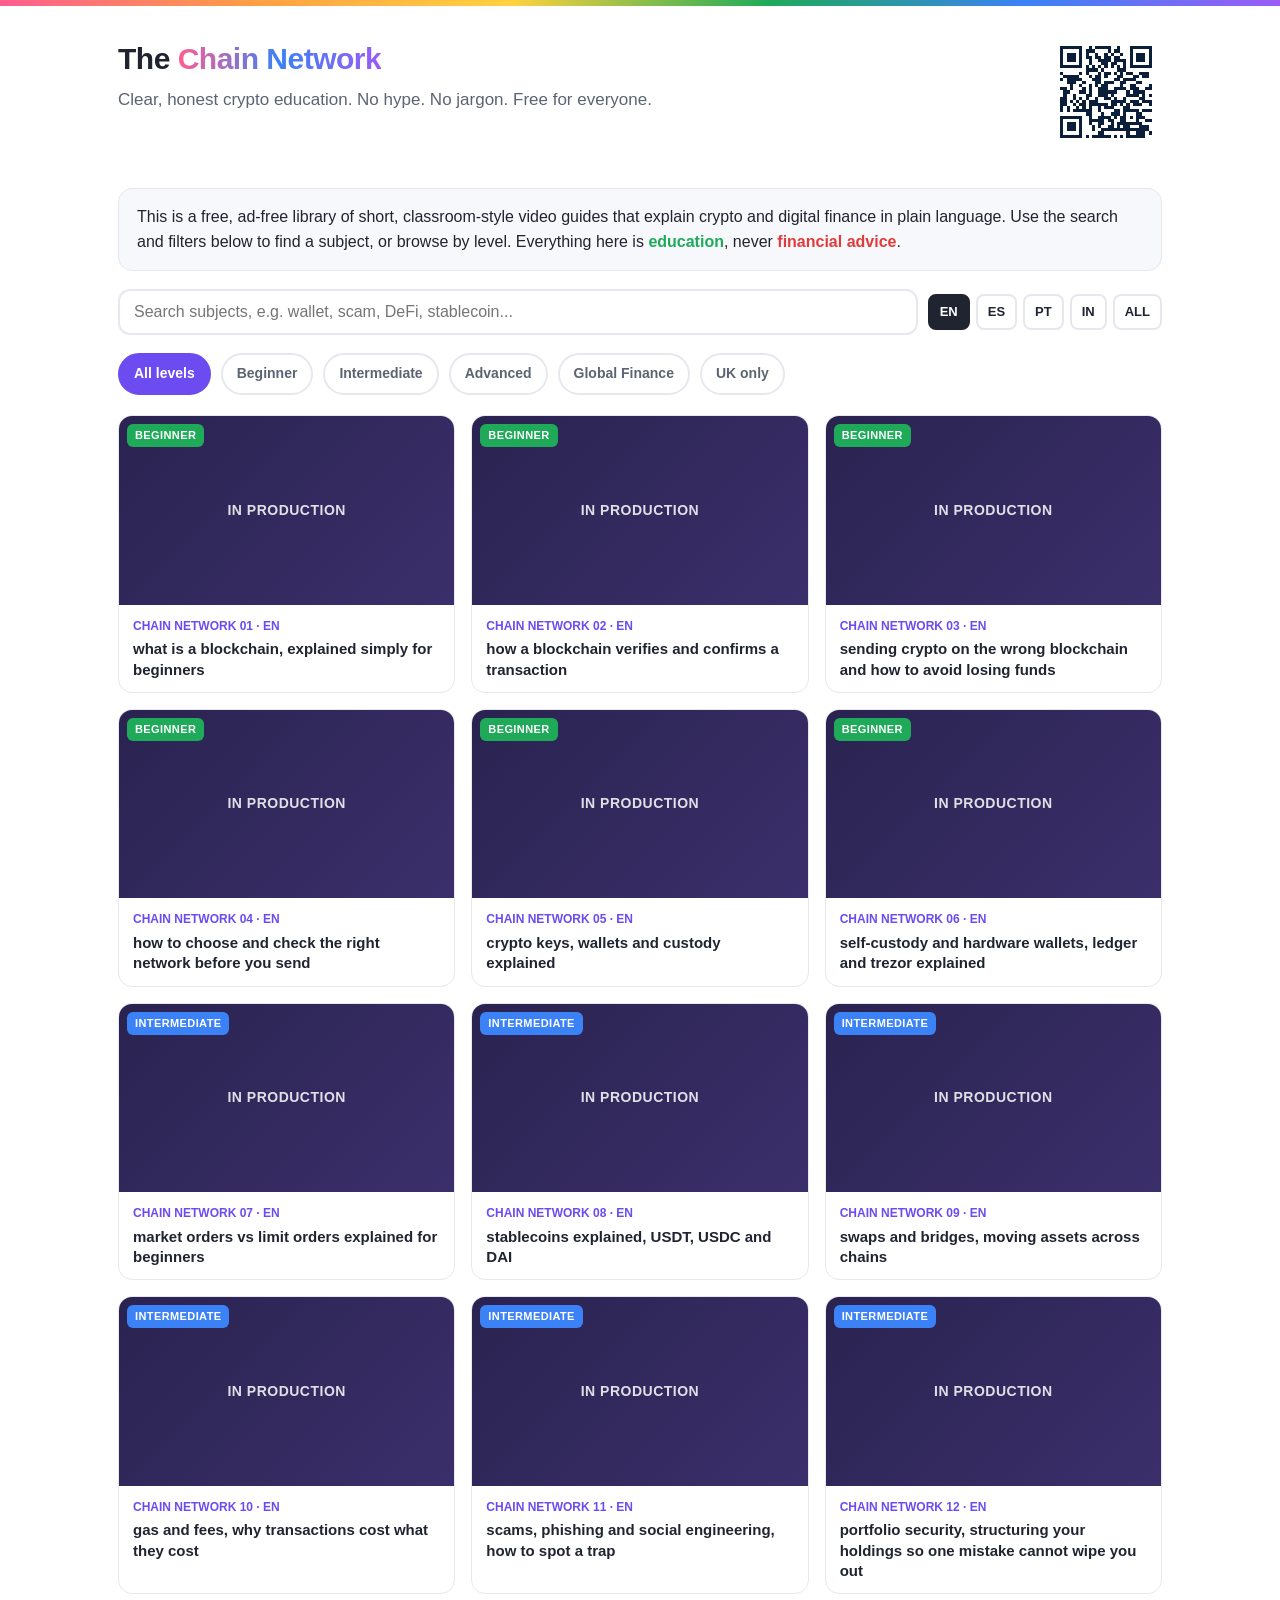
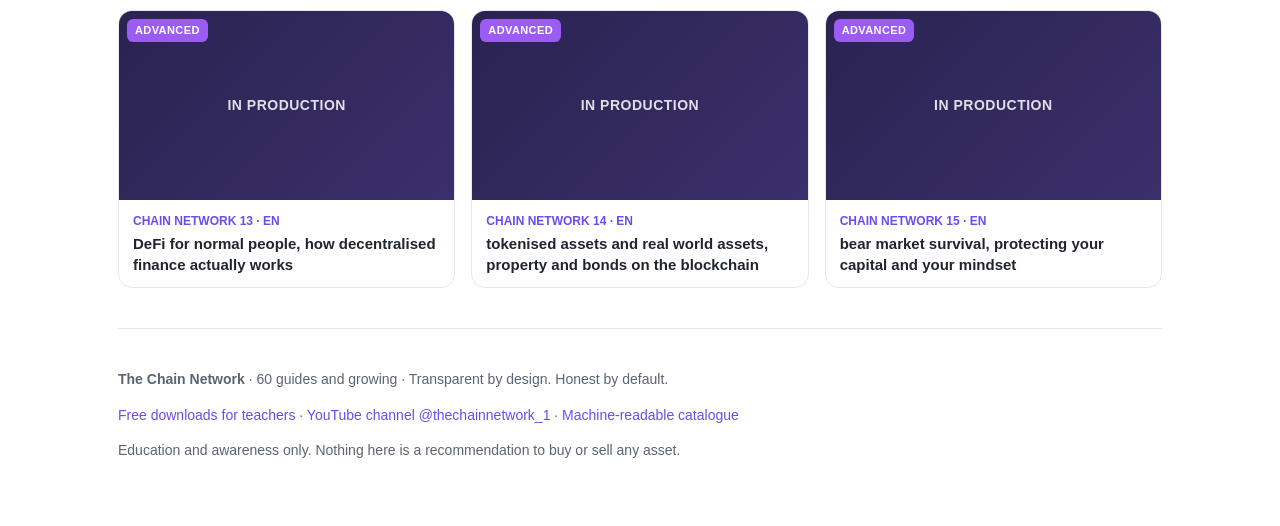
==== index.html @ 068814d8 "Release bot: subject 15 live on YouTube, site rebuilt" ====
<!doctype html>
<html lang="en">
<head>
<meta charset="utf-8">
<meta name="viewport" content="width=device-width,initial-scale=1">
<title>The Chain Network - free, honest crypto education in plain language</title>
<meta name="description" content="Free, ad-free crypto and digital-finance education. Short beginner video guides on blockchains, wallets, security, DeFi and tokenised assets, in English, Spanish, Portuguese and Hindi. Education only, not financial advice.">
<link rel="canonical" href="https://thechainnetwork.com/">
<meta property="og:title" content="The Chain Network - free, honest crypto education">
<meta property="og:description" content="Short beginner video guides in four languages. Education only.">
<meta property="og:type" content="website">
<meta property="og:url" content="https://thechainnetwork.com/">
<style>
:root{
  --ink:#1f2430; --muted:#5b6472; --line:#e6e8ee; --bg:#ffffff; --panel:#f7f8fb;
  --good:#1faa59; --bad:#e23b3b; --brand:#6c4cf1;
  --r1:#ff5d8f; --r2:#ff9f45; --r3:#ffd23f; --r4:#1faa59; --r5:#3b82f6; --r6:#9b5cf6;
}
*{box-sizing:border-box}
html{scroll-behavior:smooth}
body{margin:0;font-family:-apple-system,BlinkMacSystemFont,"Segoe UI",Roboto,Helvetica,Arial,sans-serif;
  color:var(--ink);background:var(--bg);line-height:1.55}
a{color:var(--brand);text-decoration:none}
a:hover{text-decoration:underline}
.wrap{max-width:1080px;margin:0 auto;padding:0 18px}
.rainbow{height:6px;background:linear-gradient(90deg,var(--r1),var(--r2),var(--r3),var(--r4),var(--r5),var(--r6))}
header{padding:30px 0 14px;display:flex;justify-content:space-between;align-items:flex-start;gap:24px;flex-wrap:wrap}
.header-main{flex:1;min-width:240px}
.brand{font-size:30px;font-weight:800;letter-spacing:-.5px}
.brand span{background:linear-gradient(90deg,var(--r1),var(--r5),var(--r6));-webkit-background-clip:text;background-clip:text;color:transparent}
.tag{color:var(--muted);font-size:17px;margin-top:4px}
.controls{display:flex;flex-wrap:wrap;gap:10px;margin:18px 0;align-items:center}
#search{flex:1;min-width:220px;padding:12px 14px;border:2px solid var(--line);border-radius:12px;font-size:16px}
#search:focus{outline:none;border-color:var(--brand)}
.chip{padding:8px 14px;border:2px solid var(--line);border-radius:999px;background:var(--bg);cursor:pointer;font-size:14px;font-weight:600;color:var(--muted)}
.chip.active{background:var(--brand);border-color:var(--brand);color:#fff}
.langbar{display:flex;gap:6px;margin-left:auto}
.lang{padding:6px 10px;border:2px solid var(--line);border-radius:8px;cursor:pointer;font-weight:700;font-size:13px}
.lang.active{background:var(--ink);color:#fff;border-color:var(--ink)}
.langqr{display:flex;flex-direction:column;align-items:center;margin:0;padding:4px;border:none;border-radius:8px;background:var(--bg);max-width:112px;align-self:flex-start}
.langqr-cap{font-weight:700;font-size:12px;color:var(--ink);line-height:1.25}
.langqr-imgs{margin:0}
.langqr-img{width:104px;height:104px;image-rendering:pixelated;border-radius:6px}
.langqr-link{display:inline-block;font-weight:700;color:var(--brand);word-break:break-all;font-size:12px}
.langqr-sub{font-size:10px;color:var(--muted);line-height:1.25}
.grid{display:grid;grid-template-columns:repeat(auto-fill,minmax(300px,1fr));gap:16px;margin:20px 0 40px}
.card{border:1px solid var(--line);border-radius:14px;overflow:hidden;background:var(--bg);transition:transform .12s,box-shadow .12s}
.card:hover{transform:translateY(-3px);box-shadow:0 10px 28px rgba(20,20,50,.10)}
.thumb{display:block;aspect-ratio:16/9;background:#000;position:relative}
.thumb img{width:100%;height:100%;object-fit:cover;display:block}
.thumb.pending{background:linear-gradient(135deg,#2a2350,#3b2f6b)}
.thumb.pending::after{content:"In production";position:absolute;inset:0;display:flex;
  align-items:center;justify-content:center;color:#fff;font-weight:800;font-size:14px;
  letter-spacing:.5px;text-transform:uppercase;opacity:.85}
.thumb img.fallback{visibility:hidden}
.lvl{position:absolute;top:8px;left:8px;font-size:11px;font-weight:800;padding:3px 8px;border-radius:6px;color:#fff;text-transform:uppercase;letter-spacing:.4px}
.lvl.beginner{background:var(--r4)}.lvl.intermediate{background:var(--r5)}
.lvl.advanced{background:var(--r6)}.lvl.finance{background:var(--r2)}.lvl.uk{background:var(--bad)}
.card .body{padding:12px 14px}
.num{font-size:12px;font-weight:800;color:var(--brand)}
.card h3{margin:4px 0 0;font-size:15px;line-height:1.35;font-weight:700}
.note{background:var(--panel);border:1px solid var(--line);border-radius:14px;padding:16px 18px;margin:18px 0}
.note .good{color:var(--good);font-weight:700}.note .bad{color:var(--bad);font-weight:700}
footer{border-top:1px solid var(--line);padding:26px 0 50px;color:var(--muted);font-size:14px}
.empty{padding:40px;text-align:center;color:var(--muted)}
</style>
<script type="application/ld+json">{"@context": "https://schema.org", "@type": "ItemList", "name": "The Chain Network video guides", "itemListElement": [{"@type": "ListItem", "position": 1, "item": {"@type": "VideoObject", "name": "chain network 01 - what is a blockchain, explained simply for beginners", "inLanguage": "en", "url": "https://youtu.be/P1KX4zSXxOg", "embedUrl": "https://youtu.be/P1KX4zSXxOg", "creator": {"@type": "Organization", "name": "The Chain Network"}}}, {"@type": "ListItem", "position": 2, "item": {"@type": "VideoObject", "name": "chain network 01 - qué es una blockchain, explicado de forma sencilla", "inLanguage": "es", "url": "https://youtu.be/0h98jfDIIFg", "embedUrl": "https://youtu.be/0h98jfDIIFg", "creator": {"@type": "Organization", "name": "The Chain Network"}}}, {"@type": "ListItem", "position": 3, "item": {"@type": "VideoObject", "name": "chain network 01 - o que é uma blockchain, explicado de forma simples", "inLanguage": "pt", "url": "https://youtu.be/dgSyxZmMDpA", "embedUrl": "https://youtu.be/dgSyxZmMDpA", "creator": {"@type": "Organization", "name": "The Chain Network"}}}, {"@type": "ListItem", "position": 4, "item": {"@type": "VideoObject", "name": "chain network 01 - ब्लॉकचेन क्या है, शुरुआती लोगों के लिए आसान भाषा में", "inLanguage": "hi", "url": "https://youtu.be/YOXLsU9S-Ls", "embedUrl": "https://youtu.be/YOXLsU9S-Ls", "creator": {"@type": "Organization", "name": "The Chain Network"}}}, {"@type": "ListItem", "position": 5, "item": {"@type": "VideoObject", "name": "chain network 02 - how a blockchain verifies and confirms a transaction", "inLanguage": "en", "url": "https://youtu.be/5a_mJI-xg1s", "embedUrl": "https://youtu.be/5a_mJI-xg1s", "creator": {"@type": "Organization", "name": "The Chain Network"}}}, {"@type": "ListItem", "position": 6, "item": {"@type": "VideoObject", "name": "chain network 02 - cómo verifica y confirma una transacción una blockchain", "inLanguage": "es", "url": "https://youtu.be/LIKMULEjzJ0", "embedUrl": "https://youtu.be/LIKMULEjzJ0", "creator": {"@type": "Organization", "name": "The Chain Network"}}}, {"@type": "ListItem", "position": 7, "item": {"@type": "VideoObject", "name": "chain network 02 - como uma blockchain verifica e confirma uma transação", "inLanguage": "pt", "url": "https://youtu.be/y1JQQbfEKb4", "embedUrl": "https://youtu.be/y1JQQbfEKb4", "creator": {"@type": "Organization", "name": "The Chain Network"}}}, {"@type": "ListItem", "position": 8, "item": {"@type": "VideoObject", "name": "chain network 02 - ब्लॉकचेन लेन-देन की पुष्टि और कन्फ़र्म कैसे करता है", "inLanguage": "hi", "url": "https://youtu.be/5xWLUDGcjK0", "embedUrl": "https://youtu.be/5xWLUDGcjK0", "creator": {"@type": "Organization", "name": "The Chain Network"}}}, {"@type": "ListItem", "position": 9, "item": {"@type": "VideoObject", "name": "chain network 03 - sending crypto on the wrong blockchain and how to avoid losing funds", "inLanguage": "en", "url": "https://youtu.be/haO-67Cx3kQ", "embedUrl": "https://youtu.be/haO-67Cx3kQ", "creator": {"@type": "Organization", "name": "The Chain Network"}}}, {"@type": "ListItem", "position": 10, "item": {"@type": "VideoObject", "name": "chain network 03 - enviar criptomonedas por la blockchain equivocada y cómo evitar perder tu dinero", "inLanguage": "es", "url": "https://youtu.be/gTglJXNGsr4", "embedUrl": "https://youtu.be/gTglJXNGsr4", "creator": {"@type": "Organization", "name": "The Chain Network"}}}, {"@type": "ListItem", "position": 11, "item": {"@type": "VideoObject", "name": "chain network 03 - enviar criptomoedas pela blockchain errada e como evitar perder seu dinheiro", "inLanguage": "pt", "url": "https://youtu.be/CxYfATRCoxo", "embedUrl": "https://youtu.be/CxYfATRCoxo", "creator": {"@type": "Organization", "name": "The Chain Network"}}}, {"@type": "ListItem", "position": 12, "item": {"@type": "VideoObject", "name": "chain network 03 - ग़लत ब्लॉकचेन पर क्रिप्टो भेजना और पैसे गँवाने से कैसे बचें", "inLanguage": "hi", "url": "https://youtu.be/_VcR6b56QjM", "embedUrl": "https://youtu.be/_VcR6b56QjM", "creator": {"@type": "Organization", "name": "The Chain Network"}}}, {"@type": "ListItem", "position": 13, "item": {"@type": "VideoObject", "name": "chain network 04 - how to choose and check the right network before you send", "inLanguage": "en", "url": "https://youtu.be/CcVZSHep-js", "embedUrl": "https://youtu.be/CcVZSHep-js", "creator": {"@type": "Organization", "name": "The Chain Network"}}}, {"@type": "ListItem", "position": 14, "item": {"@type": "VideoObject", "name": "chain network 04 - cómo elegir y comprobar la red correcta antes de enviar", "inLanguage": "es", "url": "https://youtu.be/uXLjKd6qZYg", "embedUrl": "https://youtu.be/uXLjKd6qZYg", "creator": {"@type": "Organization", "name": "The Chain Network"}}}, {"@type": "ListItem", "position": 15, "item": {"@type": "VideoObject", "name": "chain network 04 - como escolher e conferir a rede correta antes de enviar", "inLanguage": "pt", "url": "https://youtu.be/U4vUvNY0UAI", "embedUrl": "https://youtu.be/U4vUvNY0UAI", "creator": {"@type": "Organization", "name": "The Chain Network"}}}, {"@type": "ListItem", "position": 16, "item": {"@type": "VideoObject", "name": "chain network 04 - भेजने से पहले सही नेटवर्क कैसे चुनें और जाँचें", "inLanguage": "hi", "url": "https://youtu.be/ew-B5D_VqSw", "embedUrl": "https://youtu.be/ew-B5D_VqSw", "creator": {"@type": "Organization", "name": "The Chain Network"}}}, {"@type": "ListItem", "position": 17, "item": {"@type": "VideoObject", "name": "chain network 05 - crypto keys, wallets and custody explained", "inLanguage": "en", "url": "https://youtu.be/v04pUcx2sGk", "embedUrl": "https://youtu.be/v04pUcx2sGk", "creator": {"@type": "Organization", "name": "The Chain Network"}}}, {"@type": "ListItem", "position": 18, "item": {"@type": "VideoObject", "name": "chain network 05 - claves, monederos y custodia de criptomonedas explicado", "inLanguage": "es", "url": "https://youtu.be/GzphYn4t2DM", "embedUrl": "https://youtu.be/GzphYn4t2DM", "creator": {"@type": "Organization", "name": "The Chain Network"}}}, {"@type": "ListItem", "position": 19, "item": {"@type": "VideoObject", "name": "chain network 05 - chaves, carteiras e custódia de criptomoedas explicado", "inLanguage": "pt", "url": "https://youtu.be/hYBVbQu6Ku0", "embedUrl": "https://youtu.be/hYBVbQu6Ku0", "creator": {"@type": "Organization", "name": "The Chain Network"}}}, {"@type": "ListItem", "position": 20, "item": {"@type": "VideoObject", "name": "chain network 05 - क्रिप्टो चाबियाँ, wallet और कस्टडी आसान भाषा में", "inLanguage": "hi", "url": "https://youtu.be/QqNuuUtiWIE", "embedUrl": "https://youtu.be/QqNuuUtiWIE", "creator": {"@type": "Organization", "name": "The Chain Network"}}}, {"@type": "ListItem", "position": 21, "item": {"@type": "VideoObject", "name": "chain network 06 - self-custody and hardware wallets, ledger and trezor explained", "inLanguage": "en", "url": "https://youtu.be/VeLh-57TWec", "embedUrl": "https://youtu.be/VeLh-57TWec", "creator": {"@type": "Organization", "name": "The Chain Network"}}}, {"@type": "ListItem", "position": 22, "item": {"@type": "VideoObject", "name": "chain network 06 - autocustodia y seguridad del hardware explicado", "inLanguage": "es", "url": "https://youtu.be/97D9jCEl48E", "embedUrl": "https://youtu.be/97D9jCEl48E", "creator": {"@type": "Organization", "name": "The Chain Network"}}}, {"@type": "ListItem", "position": 23, "item": {"@type": "VideoObject", "name": "chain network 06 - autocustódia e segurança do hardware explicado", "inLanguage": "pt", "url": "https://youtu.be/0S2JnhAxK04", "embedUrl": "https://youtu.be/0S2JnhAxK04", "creator": {"@type": "Organization", "name": "The Chain Network"}}}, {"@type": "ListItem", "position": 24, "item": {"@type": "VideoObject", "name": "chain network 06 - self-custody और हार्डवेयर सुरक्षा, Ledger और Trezor समझें", "inLanguage": "hi", "url": "https://youtu.be/yRHetiPEFVA", "embedUrl": "https://youtu.be/yRHetiPEFVA", "creator": {"@type": "Organization", "name": "The Chain Network"}}}, {"@type": "ListItem", "position": 25, "item": {"@type": "VideoObject", "name": "chain network 07 - market orders vs limit orders explained for beginners", "inLanguage": "en", "url": "https://youtu.be/G_xD5g0KgKc", "embedUrl": "https://youtu.be/G_xD5g0KgKc", "creator": {"@type": "Organization", "name": "The Chain Network"}}}, {"@type": "ListItem", "position": 26, "item": {"@type": "VideoObject", "name": "chain network 07 - órdenes de mercado y órdenes límite explicado", "inLanguage": "es", "url": "https://youtu.be/5oFUrwilvYU", "embedUrl": "https://youtu.be/5oFUrwilvYU", "creator": {"@type": "Organization", "name": "The Chain Network"}}}, {"@type": "ListItem", "position": 27, "item": {"@type": "VideoObject", "name": "chain network 07 - ordens de mercado e ordens limite explicado", "inLanguage": "pt", "url": "https://youtu.be/DTRDnNpOetM", "embedUrl": "https://youtu.be/DTRDnNpOetM", "creator": {"@type": "Organization", "name": "The Chain Network"}}}, {"@type": "ListItem", "position": 28, "item": {"@type": "VideoObject", "name": "chain network 07 - market order बनाम limit order, शुरुआती लोगों के लिए आसान भाषा में", "inLanguage": "hi", "url": "https://youtu.be/eIuLO5wmU_U", "embedUrl": "https://youtu.be/eIuLO5wmU_U", "creator": {"@type": "Organization", "name": "The Chain Network"}}}, {"@type": "ListItem", "position": 29, "item": {"@type": "VideoObject", "name": "chain network 08 - stablecoins explained, USDT, USDC and DAI", "inLanguage": "en", "url": "https://youtu.be/NT36SnKScBs", "embedUrl": "https://youtu.be/NT36SnKScBs", "creator": {"@type": "Organization", "name": "The Chain Network"}}}, {"@type": "ListItem", "position": 30, "item": {"@type": "VideoObject", "name": "chain network 08 - stablecoins explicadas, USDT, USDC y DAI", "inLanguage": "es", "url": "https://youtu.be/kHwiz-qEEiA", "embedUrl": "https://youtu.be/kHwiz-qEEiA", "creator": {"@type": "Organization", "name": "The Chain Network"}}}, {"@type": "ListItem", "position": 31, "item": {"@type": "VideoObject", "name": "chain network 08 - stablecoins explicadas, USDT, USDC e DAI", "inLanguage": "pt", "url": "https://youtu.be/q7w4ZDOPm18", "embedUrl": "https://youtu.be/q7w4ZDOPm18", "creator": {"@type": "Organization", "name": "The Chain Network"}}}, {"@type": "ListItem", "position": 32, "item": {"@type": "VideoObject", "name": "chain network 08 - stablecoins समझें, USDT, USDC और DAI", "inLanguage": "hi", "url": "https://youtu.be/I9kByDLK_Kg", "embedUrl": "https://youtu.be/I9kByDLK_Kg", "creator": {"@type": "Organization", "name": "The Chain Network"}}}, {"@type": "ListItem", "position": 33, "item": {"@type": "VideoObject", "name": "chain network 09 - swaps and bridges, moving assets across chains", "inLanguage": "en", "url": "https://youtu.be/cZthgzbQDzE", "embedUrl": "https://youtu.be/cZthgzbQDzE", "creator": {"@type": "Organization", "name": "The Chain Network"}}}, {"@type": "ListItem", "position": 34, "item": {"@type": "VideoObject", "name": "chain network 09 - swaps y puentes, mover activos entre blockchains", "inLanguage": "es", "url": "https://youtu.be/HSbGiD6JAIE", "embedUrl": "https://youtu.be/HSbGiD6JAIE", "creator": {"@type": "Organization", "name": "The Chain Network"}}}, {"@type": "ListItem", "position": 35, "item": {"@type": "VideoObject", "name": "chain network 09 - swaps e pontes, movendo ativos entre blockchains", "inLanguage": "pt", "url": "https://youtu.be/dXEEYQBJPDw", "embedUrl": "https://youtu.be/dXEEYQBJPDw", "creator": {"@type": "Organization", "name": "The Chain Network"}}}, {"@type": "ListItem", "position": 36, "item": {"@type": "VideoObject", "name": "chain network 09 - swaps और bridges, एक blockchain से दूसरी पर संपत्ति ले जाना", "inLanguage": "hi", "url": "https://youtu.be/4l3Z46xBAH8", "embedUrl": "https://youtu.be/4l3Z46xBAH8", "creator": {"@type": "Organization", "name": "The Chain Network"}}}, {"@type": "ListItem", "position": 37, "item": {"@type": "VideoObject", "name": "chain network 10 - gas and fees, why transactions cost what they cost", "inLanguage": "en", "url": "https://youtu.be/5gHdL3blXTo", "embedUrl": "https://youtu.be/5gHdL3blXTo", "creator": {"@type": "Organization", "name": "The Chain Network"}}}, {"@type": "ListItem", "position": 38, "item": {"@type": "VideoObject", "name": "chain network 10 - gas y comisiones, por qué las operaciones cuestan lo que cuestan", "inLanguage": "es", "url": "https://youtu.be/TrHSYwsxFC8", "embedUrl": "https://youtu.be/TrHSYwsxFC8", "creator": {"@type": "Organization", "name": "The Chain Network"}}}, {"@type": "ListItem", "position": 39, "item": {"@type": "VideoObject", "name": "chain network 10 - gás e taxas, por que as transações custam o que custam", "inLanguage": "pt", "url": "https://youtu.be/sRVXJohAg9g", "embedUrl": "https://youtu.be/sRVXJohAg9g", "creator": {"@type": "Organization", "name": "The Chain Network"}}}, {"@type": "ListItem", "position": 40, "item": {"@type": "VideoObject", "name": "chain network 10 - gas और fees, लेन-देन की लागत इतनी क्यों होती है", "inLanguage": "hi", "url": "https://youtu.be/yWAXl_zCOso", "embedUrl": "https://youtu.be/yWAXl_zCOso", "creator": {"@type": "Organization", "name": "The Chain Network"}}}, {"@type": "ListItem", "position": 41, "item": {"@type": "VideoObject", "name": "chain network 11 - scams, phishing and social engineering, how to spot a trap", "inLanguage": "en", "url": "https://youtu.be/FbmkVEmHZ6w", "embedUrl": "https://youtu.be/FbmkVEmHZ6w", "creator": {"@type": "Organization", "name": "The Chain Network"}}}, {"@type": "ListItem", "position": 42, "item": {"@type": "VideoObject", "name": "chain network 11 - estafas, phishing e ingeniería social, cómo detectar una trampa", "inLanguage": "es", "url": "https://youtu.be/GnexkwdqQxo", "embedUrl": "https://youtu.be/GnexkwdqQxo", "creator": {"@type": "Organization", "name": "The Chain Network"}}}, {"@type": "ListItem", "position": 43, "item": {"@type": "VideoObject", "name": "chain network 11 - golpes, phishing e engenharia social, como reconhecer uma armadilha", "inLanguage": "pt", "url": "https://youtu.be/MRzqkp9RDbY", "embedUrl": "https://youtu.be/MRzqkp9RDbY", "creator": {"@type": "Organization", "name": "The Chain Network"}}}, {"@type": "ListItem", "position": 44, "item": {"@type": "VideoObject", "name": "chain network 11 - scams, phishing और social engineering, जाल को कैसे पहचानें", "inLanguage": "hi", "url": "https://youtu.be/QrAW4vMn6fo", "embedUrl": "https://youtu.be/QrAW4vMn6fo", "creator": {"@type": "Organization", "name": "The Chain Network"}}}, {"@type": "ListItem", "position": 45, "item": {"@type": "VideoObject", "name": "chain network 12 - portfolio security, structuring your holdings so one mistake cannot wipe you out", "inLanguage": "en", "url": "https://youtu.be/WNqthQ41aHE", "embedUrl": "https://youtu.be/WNqthQ41aHE", "creator": {"@type": "Organization", "name": "The Chain Network"}}}, {"@type": "ListItem", "position": 46, "item": {"@type": "VideoObject", "name": "chain network 12 - seguridad de la cartera, estructura tus tenencias para que un error no te arruine", "inLanguage": "es", "url": "https://youtu.be/exVQLRlRRAs", "embedUrl": "https://youtu.be/exVQLRlRRAs", "creator": {"@type": "Organization", "name": "The Chain Network"}}}, {"@type": "ListItem", "position": 47, "item": {"@type": "VideoObject", "name": "chain network 12 - segurança da carteira, estruture o que você tem para um erro não te arruinar", "inLanguage": "pt", "url": "https://youtu.be/KIAq2RK-t58", "embedUrl": "https://youtu.be/KIAq2RK-t58", "creator": {"@type": "Organization", "name": "The Chain Network"}}}, {"@type": "ListItem", "position": 48, "item": {"@type": "VideoObject", "name": "chain network 12 - portfolio security, अपनी होल्डिंग्स को ऐसे ढाँचा दें कि एक ग़लती आपको ख़त्म न कर सके", "inLanguage": "hi", "url": "https://youtu.be/_zctuErGR_w", "embedUrl": "https://youtu.be/_zctuErGR_w", "creator": {"@type": "Organization", "name": "The Chain Network"}}}, {"@type": "ListItem", "position": 49, "item": {"@type": "VideoObject", "name": "chain network 13 - DeFi for normal people, how decentralised finance actually works", "inLanguage": "en", "url": "https://youtu.be/PC82Whmg7FQ", "embedUrl": "https://youtu.be/PC82Whmg7FQ", "creator": {"@type": "Organization", "name": "The Chain Network"}}}, {"@type": "ListItem", "position": 50, "item": {"@type": "VideoObject", "name": "chain network 13 - DeFi para gente normal, cómo funcionan de verdad las finanzas descentralizadas", "inLanguage": "es", "url": "https://youtu.be/_oESUpyBfaE", "embedUrl": "https://youtu.be/_oESUpyBfaE", "creator": {"@type": "Organization", "name": "The Chain Network"}}}, {"@type": "ListItem", "position": 51, "item": {"@type": "VideoObject", "name": "chain network 13 - DeFi para gente normal, como as finanças descentralizadas funcionam de verdade", "inLanguage": "pt", "url": "https://youtu.be/T3K40E6P_TM", "embedUrl": "https://youtu.be/T3K40E6P_TM", "creator": {"@type": "Organization", "name": "The Chain Network"}}}, {"@type": "ListItem", "position": 52, "item": {"@type": "VideoObject", "name": "chain network 13 - DeFi आम लोगों के लिए, decentralised finance असल में कैसे काम करता है", "inLanguage": "hi", "url": "https://youtu.be/-dl_px7azkc", "embedUrl": "https://youtu.be/-dl_px7azkc", "creator": {"@type": "Organization", "name": "The Chain Network"}}}, {"@type": "ListItem", "position": 53, "item": {"@type": "VideoObject", "name": "chain network 14 - tokenised assets and real world assets, property and bonds on the blockchain", "inLanguage": "en", "url": "https://youtu.be/c1Ocv5ad9E8", "embedUrl": "https://youtu.be/c1Ocv5ad9E8", "creator": {"@type": "Organization", "name": "The Chain Network"}}}, {"@type": "ListItem", "position": 54, "item": {"@type": "VideoObject", "name": "chain network 14 - activos tokenizados y activos del mundo real, vivienda y bonos en la blockchain", "inLanguage": "es", "url": "https://youtu.be/dHIvirW7cY8", "embedUrl": "https://youtu.be/dHIvirW7cY8", "creator": {"@type": "Organization", "name": "The Chain Network"}}}, {"@type": "ListItem", "position": 55, "item": {"@type": "VideoObject", "name": "chain network 14 - ativos tokenizados e ativos do mundo real, imóveis e títulos na blockchain", "inLanguage": "pt", "url": "https://youtu.be/Qr6spnG6aZI", "embedUrl": "https://youtu.be/Qr6spnG6aZI", "creator": {"@type": "Organization", "name": "The Chain Network"}}}, {"@type": "ListItem", "position": 56, "item": {"@type": "VideoObject", "name": "chain network 14 - tokenised assets और real world assets, घर-ज़मीन और bonds को blockchain पर लाना", "inLanguage": "hi", "url": "https://youtu.be/s84nstsMn88", "embedUrl": "https://youtu.be/s84nstsMn88", "creator": {"@type": "Organization", "name": "The Chain Network"}}}, {"@type": "ListItem", "position": 57, "item": {"@type": "VideoObject", "name": "chain network 15 - bear market survival, protecting your capital and your mindset", "inLanguage": "en", "url": "https://youtu.be/91I8kMV1XI0", "embedUrl": "https://youtu.be/91I8kMV1XI0", "creator": {"@type": "Organization", "name": "The Chain Network"}}}, {"@type": "ListItem", "position": 58, "item": {"@type": "VideoObject", "name": "chain network 15 - sobrevivir a un mercado bajista, proteger tu capital y tu mentalidad", "inLanguage": "es", "url": "https://youtu.be/NqASWqG5e6I", "embedUrl": "https://youtu.be/NqASWqG5e6I", "creator": {"@type": "Organization", "name": "The Chain Network"}}}, {"@type": "ListItem", "position": 59, "item": {"@type": "VideoObject", "name": "chain network 15 - sobreviver a um mercado de baixa, proteger o seu capital e a sua cabeça", "inLanguage": "pt", "url": "https://youtu.be/1cChzVv9tNI", "embedUrl": "https://youtu.be/1cChzVv9tNI", "creator": {"@type": "Organization", "name": "The Chain Network"}}}, {"@type": "ListItem", "position": 60, "item": {"@type": "VideoObject", "name": "chain network 15 - bear market में टिके रहना, अपनी पूँजी और अपने दिमाग़ की रक्षा", "inLanguage": "hi", "url": "https://youtu.be/8R3t4n_k3EY", "embedUrl": "https://youtu.be/8R3t4n_k3EY", "creator": {"@type": "Organization", "name": "The Chain Network"}}}]}</script>
</head>
<body>
<div class="rainbow"></div>
<div class="wrap">
<header>
  <div class="header-main">
    <div class="brand">The <span>Chain Network</span></div>
    <div class="tag">Clear, honest crypto education. No hype. No jargon. Free for everyone.</div>
  </div>
  
<div class="langqr" id="langqr" aria-label="Scan to open this site in the selected language">
  <div class="langqr-imgs"><img class="langqr-img" data-qr="en" src="[data-uri]" alt="QR to https://thechainnetwork.com/#en" style="display:none"><img class="langqr-img" data-qr="es" src="[data-uri]" alt="QR to https://thechainnetwork.com/#es" style="display:none"><img class="langqr-img" data-qr="pt" src="[data-uri]" alt="QR to https://thechainnetwork.com/#pt" style="display:none"><img class="langqr-img" data-qr="hi" src="[data-uri]" alt="QR to https://thechainnetwork.com/#hi" style="display:none"><img class="langqr-img" data-qr="all" src="[data-uri]" alt="QR to https://thechainnetwork.com" style="display:none"></div>
</div>
</header>

<div class="note">
  This is a free, ad-free library of short, classroom-style video guides that explain
  crypto and digital finance in plain language. Use the search and filters below to
  find a subject, or browse by level. Everything here is <span class="good">education</span>,
  never <span class="bad">financial advice</span>.
</div>

<div class="controls">
  <input id="search" type="search" placeholder="Search subjects, e.g. wallet, scam, DeFi, stablecoin...">
  <div class="langbar" id="langbar">
    <span class="lang active" data-l="en">EN</span>
    <span class="lang" data-l="es">ES</span>
    <span class="lang" data-l="pt">PT</span>
    <span class="lang" data-l="hi">IN</span>
    <span class="lang" data-l="all">ALL</span>
  </div>
</div>
<div class="controls" id="levelbar">
  <span class="chip active" data-lv="all">All levels</span>
  <span class="chip" data-lv="beginner">Beginner</span>
  <span class="chip" data-lv="intermediate">Intermediate</span>
  <span class="chip" data-lv="advanced">Advanced</span>
  <span class="chip" data-lv="finance">Global Finance</span>
  <span class="chip" data-lv="uk">UK only</span>
</div>

<div class="grid" id="grid">
<article class="card" data-lang="en" data-level="beginner" data-tag="blockchain_basics" data-text="what is a blockchain, explained simply for beginners blockchain_basics"><a class="thumb" href="https://youtu.be/P1KX4zSXxOg" target="_blank" rel="noopener"><span class="lvl beginner">Beginner</span><img loading="lazy" src="https://i.ytimg.com/vi/P1KX4zSXxOg/hqdefault.jpg" onerror="this.classList.add('fallback');this.parentNode.classList.add('pending')" alt="chain network 01 - what is a blockchain, explained simply for beginners"></a><div class="body"><div class="num">CHAIN NETWORK 01 · EN</div><h3>what is a blockchain, explained simply for beginners</h3></div></article>
<article class="card" data-lang="es" data-level="beginner" data-tag="blockchain_basics" data-text="qué es una blockchain, explicado de forma sencilla blockchain_basics"><a class="thumb" href="https://youtu.be/0h98jfDIIFg" target="_blank" rel="noopener"><span class="lvl beginner">Beginner</span><img loading="lazy" src="https://i.ytimg.com/vi/0h98jfDIIFg/hqdefault.jpg" onerror="this.classList.add('fallback');this.parentNode.classList.add('pending')" alt="chain network 01 - qué es una blockchain, explicado de forma sencilla"></a><div class="body"><div class="num">CHAIN NETWORK 01 · ES</div><h3>qué es una blockchain, explicado de forma sencilla</h3></div></article>
<article class="card" data-lang="pt" data-level="beginner" data-tag="blockchain_basics" data-text="o que é uma blockchain, explicado de forma simples blockchain_basics"><a class="thumb" href="https://youtu.be/dgSyxZmMDpA" target="_blank" rel="noopener"><span class="lvl beginner">Beginner</span><img loading="lazy" src="https://i.ytimg.com/vi/dgSyxZmMDpA/hqdefault.jpg" onerror="this.classList.add('fallback');this.parentNode.classList.add('pending')" alt="chain network 01 - o que é uma blockchain, explicado de forma simples"></a><div class="body"><div class="num">CHAIN NETWORK 01 · PT</div><h3>o que é uma blockchain, explicado de forma simples</h3></div></article>
<article class="card" data-lang="hi" data-level="beginner" data-tag="blockchain_basics" data-text="ब्लॉकचेन क्या है, शुरुआती लोगों के लिए आसान भाषा में blockchain_basics"><a class="thumb" href="https://youtu.be/YOXLsU9S-Ls" target="_blank" rel="noopener"><span class="lvl beginner">Beginner</span><img loading="lazy" src="https://i.ytimg.com/vi/YOXLsU9S-Ls/hqdefault.jpg" onerror="this.classList.add('fallback');this.parentNode.classList.add('pending')" alt="chain network 01 - ब्लॉकचेन क्या है, शुरुआती लोगों के लिए आसान भाषा में"></a><div class="body"><div class="num">CHAIN NETWORK 01 · HI</div><h3>ब्लॉकचेन क्या है, शुरुआती लोगों के लिए आसान भाषा में</h3></div></article>
<article class="card" data-lang="en" data-level="beginner" data-tag="transaction_verification" data-text="how a blockchain verifies and confirms a transaction transaction_verification"><a class="thumb" href="https://youtu.be/5a_mJI-xg1s" target="_blank" rel="noopener"><span class="lvl beginner">Beginner</span><img loading="lazy" src="https://i.ytimg.com/vi/5a_mJI-xg1s/hqdefault.jpg" onerror="this.classList.add('fallback');this.parentNode.classList.add('pending')" alt="chain network 02 - how a blockchain verifies and confirms a transaction"></a><div class="body"><div class="num">CHAIN NETWORK 02 · EN</div><h3>how a blockchain verifies and confirms a transaction</h3></div></article>
<article class="card" data-lang="es" data-level="beginner" data-tag="transaction_verification" data-text="cómo verifica y confirma una transacción una blockchain transaction_verification"><a class="thumb" href="https://youtu.be/LIKMULEjzJ0" target="_blank" rel="noopener"><span class="lvl beginner">Beginner</span><img loading="lazy" src="https://i.ytimg.com/vi/LIKMULEjzJ0/hqdefault.jpg" onerror="this.classList.add('fallback');this.parentNode.classList.add('pending')" alt="chain network 02 - cómo verifica y confirma una transacción una blockchain"></a><div class="body"><div class="num">CHAIN NETWORK 02 · ES</div><h3>cómo verifica y confirma una transacción una blockchain</h3></div></article>
<article class="card" data-lang="pt" data-level="beginner" data-tag="transaction_verification" data-text="como uma blockchain verifica e confirma uma transação transaction_verification"><a class="thumb" href="https://youtu.be/y1JQQbfEKb4" target="_blank" rel="noopener"><span class="lvl beginner">Beginner</span><img loading="lazy" src="https://i.ytimg.com/vi/y1JQQbfEKb4/hqdefault.jpg" onerror="this.classList.add('fallback');this.parentNode.classList.add('pending')" alt="chain network 02 - como uma blockchain verifica e confirma uma transação"></a><div class="body"><div class="num">CHAIN NETWORK 02 · PT</div><h3>como uma blockchain verifica e confirma uma transação</h3></div></article>
<article class="card" data-lang="hi" data-level="beginner" data-tag="transaction_verification" data-text="ब्लॉकचेन लेन-देन की पुष्टि और कन्फ़र्म कैसे करता है transaction_verification"><a class="thumb" href="https://youtu.be/5xWLUDGcjK0" target="_blank" rel="noopener"><span class="lvl beginner">Beginner</span><img loading="lazy" src="https://i.ytimg.com/vi/5xWLUDGcjK0/hqdefault.jpg" onerror="this.classList.add('fallback');this.parentNode.classList.add('pending')" alt="chain network 02 - ब्लॉकचेन लेन-देन की पुष्टि और कन्फ़र्म कैसे करता है"></a><div class="body"><div class="num">CHAIN NETWORK 02 · HI</div><h3>ब्लॉकचेन लेन-देन की पुष्टि और कन्फ़र्म कैसे करता है</h3></div></article>
<article class="card" data-lang="en" data-level="beginner" data-tag="wrong_blockchain_danger" data-text="sending crypto on the wrong blockchain and how to avoid losing funds wrong_blockchain_danger"><a class="thumb" href="https://youtu.be/haO-67Cx3kQ" target="_blank" rel="noopener"><span class="lvl beginner">Beginner</span><img loading="lazy" src="https://i.ytimg.com/vi/haO-67Cx3kQ/hqdefault.jpg" onerror="this.classList.add('fallback');this.parentNode.classList.add('pending')" alt="chain network 03 - sending crypto on the wrong blockchain and how to avoid losing funds"></a><div class="body"><div class="num">CHAIN NETWORK 03 · EN</div><h3>sending crypto on the wrong blockchain and how to avoid losing funds</h3></div></article>
<article class="card" data-lang="es" data-level="beginner" data-tag="wrong_blockchain_danger" data-text="enviar criptomonedas por la blockchain equivocada y cómo evitar perder tu dinero wrong_blockchain_danger"><a class="thumb" href="https://youtu.be/gTglJXNGsr4" target="_blank" rel="noopener"><span class="lvl beginner">Beginner</span><img loading="lazy" src="https://i.ytimg.com/vi/gTglJXNGsr4/hqdefault.jpg" onerror="this.classList.add('fallback');this.parentNode.classList.add('pending')" alt="chain network 03 - enviar criptomonedas por la blockchain equivocada y cómo evitar perder tu dinero"></a><div class="body"><div class="num">CHAIN NETWORK 03 · ES</div><h3>enviar criptomonedas por la blockchain equivocada y cómo evitar perder tu dinero</h3></div></article>
<article class="card" data-lang="pt" data-level="beginner" data-tag="wrong_blockchain_danger" data-text="enviar criptomoedas pela blockchain errada e como evitar perder seu dinheiro wrong_blockchain_danger"><a class="thumb" href="https://youtu.be/CxYfATRCoxo" target="_blank" rel="noopener"><span class="lvl beginner">Beginner</span><img loading="lazy" src="https://i.ytimg.com/vi/CxYfATRCoxo/hqdefault.jpg" onerror="this.classList.add('fallback');this.parentNode.classList.add('pending')" alt="chain network 03 - enviar criptomoedas pela blockchain errada e como evitar perder seu dinheiro"></a><div class="body"><div class="num">CHAIN NETWORK 03 · PT</div><h3>enviar criptomoedas pela blockchain errada e como evitar perder seu dinheiro</h3></div></article>
<article class="card" data-lang="hi" data-level="beginner" data-tag="wrong_blockchain_danger" data-text="ग़लत ब्लॉकचेन पर क्रिप्टो भेजना और पैसे गँवाने से कैसे बचें wrong_blockchain_danger"><a class="thumb" href="https://youtu.be/_VcR6b56QjM" target="_blank" rel="noopener"><span class="lvl beginner">Beginner</span><img loading="lazy" src="https://i.ytimg.com/vi/_VcR6b56QjM/hqdefault.jpg" onerror="this.classList.add('fallback');this.parentNode.classList.add('pending')" alt="chain network 03 - ग़लत ब्लॉकचेन पर क्रिप्टो भेजना और पैसे गँवाने से कैसे बचें"></a><div class="body"><div class="num">CHAIN NETWORK 03 · HI</div><h3>ग़लत ब्लॉकचेन पर क्रिप्टो भेजना और पैसे गँवाने से कैसे बचें</h3></div></article>
<article class="card" data-lang="en" data-level="beginner" data-tag="choosing_network" data-text="how to choose and check the right network before you send choosing_network"><a class="thumb" href="https://youtu.be/CcVZSHep-js" target="_blank" rel="noopener"><span class="lvl beginner">Beginner</span><img loading="lazy" src="https://i.ytimg.com/vi/CcVZSHep-js/hqdefault.jpg" onerror="this.classList.add('fallback');this.parentNode.classList.add('pending')" alt="chain network 04 - how to choose and check the right network before you send"></a><div class="body"><div class="num">CHAIN NETWORK 04 · EN</div><h3>how to choose and check the right network before you send</h3></div></article>
<article class="card" data-lang="es" data-level="beginner" data-tag="choosing_network" data-text="cómo elegir y comprobar la red correcta antes de enviar choosing_network"><a class="thumb" href="https://youtu.be/uXLjKd6qZYg" target="_blank" rel="noopener"><span class="lvl beginner">Beginner</span><img loading="lazy" src="https://i.ytimg.com/vi/uXLjKd6qZYg/hqdefault.jpg" onerror="this.classList.add('fallback');this.parentNode.classList.add('pending')" alt="chain network 04 - cómo elegir y comprobar la red correcta antes de enviar"></a><div class="body"><div class="num">CHAIN NETWORK 04 · ES</div><h3>cómo elegir y comprobar la red correcta antes de enviar</h3></div></article>
<article class="card" data-lang="pt" data-level="beginner" data-tag="choosing_network" data-text="como escolher e conferir a rede correta antes de enviar choosing_network"><a class="thumb" href="https://youtu.be/U4vUvNY0UAI" target="_blank" rel="noopener"><span class="lvl beginner">Beginner</span><img loading="lazy" src="https://i.ytimg.com/vi/U4vUvNY0UAI/hqdefault.jpg" onerror="this.classList.add('fallback');this.parentNode.classList.add('pending')" alt="chain network 04 - como escolher e conferir a rede correta antes de enviar"></a><div class="body"><div class="num">CHAIN NETWORK 04 · PT</div><h3>como escolher e conferir a rede correta antes de enviar</h3></div></article>
<article class="card" data-lang="hi" data-level="beginner" data-tag="choosing_network" data-text="भेजने से पहले सही नेटवर्क कैसे चुनें और जाँचें choosing_network"><a class="thumb" href="https://youtu.be/ew-B5D_VqSw" target="_blank" rel="noopener"><span class="lvl beginner">Beginner</span><img loading="lazy" src="https://i.ytimg.com/vi/ew-B5D_VqSw/hqdefault.jpg" onerror="this.classList.add('fallback');this.parentNode.classList.add('pending')" alt="chain network 04 - भेजने से पहले सही नेटवर्क कैसे चुनें और जाँचें"></a><div class="body"><div class="num">CHAIN NETWORK 04 · HI</div><h3>भेजने से पहले सही नेटवर्क कैसे चुनें और जाँचें</h3></div></article>
<article class="card" data-lang="en" data-level="beginner" data-tag="keys_wallets_custody" data-text="crypto keys, wallets and custody explained keys_wallets_custody"><a class="thumb" href="https://youtu.be/v04pUcx2sGk" target="_blank" rel="noopener"><span class="lvl beginner">Beginner</span><img loading="lazy" src="https://i.ytimg.com/vi/v04pUcx2sGk/hqdefault.jpg" onerror="this.classList.add('fallback');this.parentNode.classList.add('pending')" alt="chain network 05 - crypto keys, wallets and custody explained"></a><div class="body"><div class="num">CHAIN NETWORK 05 · EN</div><h3>crypto keys, wallets and custody explained</h3></div></article>
<article class="card" data-lang="es" data-level="beginner" data-tag="keys_wallets_custody" data-text="claves, monederos y custodia de criptomonedas explicado keys_wallets_custody"><a class="thumb" href="https://youtu.be/GzphYn4t2DM" target="_blank" rel="noopener"><span class="lvl beginner">Beginner</span><img loading="lazy" src="https://i.ytimg.com/vi/GzphYn4t2DM/hqdefault.jpg" onerror="this.classList.add('fallback');this.parentNode.classList.add('pending')" alt="chain network 05 - claves, monederos y custodia de criptomonedas explicado"></a><div class="body"><div class="num">CHAIN NETWORK 05 · ES</div><h3>claves, monederos y custodia de criptomonedas explicado</h3></div></article>
<article class="card" data-lang="pt" data-level="beginner" data-tag="keys_wallets_custody" data-text="chaves, carteiras e custódia de criptomoedas explicado keys_wallets_custody"><a class="thumb" href="https://youtu.be/hYBVbQu6Ku0" target="_blank" rel="noopener"><span class="lvl beginner">Beginner</span><img loading="lazy" src="https://i.ytimg.com/vi/hYBVbQu6Ku0/hqdefault.jpg" onerror="this.classList.add('fallback');this.parentNode.classList.add('pending')" alt="chain network 05 - chaves, carteiras e custódia de criptomoedas explicado"></a><div class="body"><div class="num">CHAIN NETWORK 05 · PT</div><h3>chaves, carteiras e custódia de criptomoedas explicado</h3></div></article>
<article class="card" data-lang="hi" data-level="beginner" data-tag="keys_wallets_custody" data-text="क्रिप्टो चाबियाँ, wallet और कस्टडी आसान भाषा में keys_wallets_custody"><a class="thumb" href="https://youtu.be/QqNuuUtiWIE" target="_blank" rel="noopener"><span class="lvl beginner">Beginner</span><img loading="lazy" src="https://i.ytimg.com/vi/QqNuuUtiWIE/hqdefault.jpg" onerror="this.classList.add('fallback');this.parentNode.classList.add('pending')" alt="chain network 05 - क्रिप्टो चाबियाँ, wallet और कस्टडी आसान भाषा में"></a><div class="body"><div class="num">CHAIN NETWORK 05 · HI</div><h3>क्रिप्टो चाबियाँ, wallet और कस्टडी आसान भाषा में</h3></div></article>
<article class="card" data-lang="en" data-level="beginner" data-tag="self_custody_hardware" data-text="self-custody and hardware wallets, ledger and trezor explained self_custody_hardware"><a class="thumb" href="https://youtu.be/VeLh-57TWec" target="_blank" rel="noopener"><span class="lvl beginner">Beginner</span><img loading="lazy" src="https://i.ytimg.com/vi/VeLh-57TWec/hqdefault.jpg" onerror="this.classList.add('fallback');this.parentNode.classList.add('pending')" alt="chain network 06 - self-custody and hardware wallets, ledger and trezor explained"></a><div class="body"><div class="num">CHAIN NETWORK 06 · EN</div><h3>self-custody and hardware wallets, ledger and trezor explained</h3></div></article>
<article class="card" data-lang="es" data-level="beginner" data-tag="self_custody_hardware" data-text="autocustodia y seguridad del hardware explicado self_custody_hardware"><a class="thumb" href="https://youtu.be/97D9jCEl48E" target="_blank" rel="noopener"><span class="lvl beginner">Beginner</span><img loading="lazy" src="https://i.ytimg.com/vi/97D9jCEl48E/hqdefault.jpg" onerror="this.classList.add('fallback');this.parentNode.classList.add('pending')" alt="chain network 06 - autocustodia y seguridad del hardware explicado"></a><div class="body"><div class="num">CHAIN NETWORK 06 · ES</div><h3>autocustodia y seguridad del hardware explicado</h3></div></article>
<article class="card" data-lang="pt" data-level="beginner" data-tag="self_custody_hardware" data-text="autocustódia e segurança do hardware explicado self_custody_hardware"><a class="thumb" href="https://youtu.be/0S2JnhAxK04" target="_blank" rel="noopener"><span class="lvl beginner">Beginner</span><img loading="lazy" src="https://i.ytimg.com/vi/0S2JnhAxK04/hqdefault.jpg" onerror="this.classList.add('fallback');this.parentNode.classList.add('pending')" alt="chain network 06 - autocustódia e segurança do hardware explicado"></a><div class="body"><div class="num">CHAIN NETWORK 06 · PT</div><h3>autocustódia e segurança do hardware explicado</h3></div></article>
<article class="card" data-lang="hi" data-level="beginner" data-tag="self_custody_hardware" data-text="self-custody और हार्डवेयर सुरक्षा, ledger और trezor समझें self_custody_hardware"><a class="thumb" href="https://youtu.be/yRHetiPEFVA" target="_blank" rel="noopener"><span class="lvl beginner">Beginner</span><img loading="lazy" src="https://i.ytimg.com/vi/yRHetiPEFVA/hqdefault.jpg" onerror="this.classList.add('fallback');this.parentNode.classList.add('pending')" alt="chain network 06 - self-custody और हार्डवेयर सुरक्षा, Ledger और Trezor समझें"></a><div class="body"><div class="num">CHAIN NETWORK 06 · HI</div><h3>self-custody और हार्डवेयर सुरक्षा, Ledger और Trezor समझें</h3></div></article>
<article class="card" data-lang="en" data-level="intermediate" data-tag="market_limit_orders" data-text="market orders vs limit orders explained for beginners market_limit_orders"><a class="thumb" href="https://youtu.be/G_xD5g0KgKc" target="_blank" rel="noopener"><span class="lvl intermediate">Intermediate</span><img loading="lazy" src="https://i.ytimg.com/vi/G_xD5g0KgKc/hqdefault.jpg" onerror="this.classList.add('fallback');this.parentNode.classList.add('pending')" alt="chain network 07 - market orders vs limit orders explained for beginners"></a><div class="body"><div class="num">CHAIN NETWORK 07 · EN</div><h3>market orders vs limit orders explained for beginners</h3></div></article>
<article class="card" data-lang="es" data-level="intermediate" data-tag="market_limit_orders" data-text="órdenes de mercado y órdenes límite explicado market_limit_orders"><a class="thumb" href="https://youtu.be/5oFUrwilvYU" target="_blank" rel="noopener"><span class="lvl intermediate">Intermediate</span><img loading="lazy" src="https://i.ytimg.com/vi/5oFUrwilvYU/hqdefault.jpg" onerror="this.classList.add('fallback');this.parentNode.classList.add('pending')" alt="chain network 07 - órdenes de mercado y órdenes límite explicado"></a><div class="body"><div class="num">CHAIN NETWORK 07 · ES</div><h3>órdenes de mercado y órdenes límite explicado</h3></div></article>
<article class="card" data-lang="pt" data-level="intermediate" data-tag="market_limit_orders" data-text="ordens de mercado e ordens limite explicado market_limit_orders"><a class="thumb" href="https://youtu.be/DTRDnNpOetM" target="_blank" rel="noopener"><span class="lvl intermediate">Intermediate</span><img loading="lazy" src="https://i.ytimg.com/vi/DTRDnNpOetM/hqdefault.jpg" onerror="this.classList.add('fallback');this.parentNode.classList.add('pending')" alt="chain network 07 - ordens de mercado e ordens limite explicado"></a><div class="body"><div class="num">CHAIN NETWORK 07 · PT</div><h3>ordens de mercado e ordens limite explicado</h3></div></article>
<article class="card" data-lang="hi" data-level="intermediate" data-tag="market_limit_orders" data-text="market order बनाम limit order, शुरुआती लोगों के लिए आसान भाषा में market_limit_orders"><a class="thumb" href="https://youtu.be/eIuLO5wmU_U" target="_blank" rel="noopener"><span class="lvl intermediate">Intermediate</span><img loading="lazy" src="https://i.ytimg.com/vi/eIuLO5wmU_U/hqdefault.jpg" onerror="this.classList.add('fallback');this.parentNode.classList.add('pending')" alt="chain network 07 - market order बनाम limit order, शुरुआती लोगों के लिए आसान भाषा में"></a><div class="body"><div class="num">CHAIN NETWORK 07 · HI</div><h3>market order बनाम limit order, शुरुआती लोगों के लिए आसान भाषा में</h3></div></article>
<article class="card" data-lang="en" data-level="intermediate" data-tag="stablecoins" data-text="stablecoins explained, usdt, usdc and dai stablecoins"><a class="thumb" href="https://youtu.be/NT36SnKScBs" target="_blank" rel="noopener"><span class="lvl intermediate">Intermediate</span><img loading="lazy" src="https://i.ytimg.com/vi/NT36SnKScBs/hqdefault.jpg" onerror="this.classList.add('fallback');this.parentNode.classList.add('pending')" alt="chain network 08 - stablecoins explained, USDT, USDC and DAI"></a><div class="body"><div class="num">CHAIN NETWORK 08 · EN</div><h3>stablecoins explained, USDT, USDC and DAI</h3></div></article>
<article class="card" data-lang="es" data-level="intermediate" data-tag="stablecoins" data-text="stablecoins explicadas, usdt, usdc y dai stablecoins"><a class="thumb" href="https://youtu.be/kHwiz-qEEiA" target="_blank" rel="noopener"><span class="lvl intermediate">Intermediate</span><img loading="lazy" src="https://i.ytimg.com/vi/kHwiz-qEEiA/hqdefault.jpg" onerror="this.classList.add('fallback');this.parentNode.classList.add('pending')" alt="chain network 08 - stablecoins explicadas, USDT, USDC y DAI"></a><div class="body"><div class="num">CHAIN NETWORK 08 · ES</div><h3>stablecoins explicadas, USDT, USDC y DAI</h3></div></article>
<article class="card" data-lang="pt" data-level="intermediate" data-tag="stablecoins" data-text="stablecoins explicadas, usdt, usdc e dai stablecoins"><a class="thumb" href="https://youtu.be/q7w4ZDOPm18" target="_blank" rel="noopener"><span class="lvl intermediate">Intermediate</span><img loading="lazy" src="https://i.ytimg.com/vi/q7w4ZDOPm18/hqdefault.jpg" onerror="this.classList.add('fallback');this.parentNode.classList.add('pending')" alt="chain network 08 - stablecoins explicadas, USDT, USDC e DAI"></a><div class="body"><div class="num">CHAIN NETWORK 08 · PT</div><h3>stablecoins explicadas, USDT, USDC e DAI</h3></div></article>
<article class="card" data-lang="hi" data-level="intermediate" data-tag="stablecoins" data-text="stablecoins समझें, usdt, usdc और dai stablecoins"><a class="thumb" href="https://youtu.be/I9kByDLK_Kg" target="_blank" rel="noopener"><span class="lvl intermediate">Intermediate</span><img loading="lazy" src="https://i.ytimg.com/vi/I9kByDLK_Kg/hqdefault.jpg" onerror="this.classList.add('fallback');this.parentNode.classList.add('pending')" alt="chain network 08 - stablecoins समझें, USDT, USDC और DAI"></a><div class="body"><div class="num">CHAIN NETWORK 08 · HI</div><h3>stablecoins समझें, USDT, USDC और DAI</h3></div></article>
<article class="card" data-lang="en" data-level="intermediate" data-tag="swaps_bridges" data-text="swaps and bridges, moving assets across chains swaps_bridges"><a class="thumb" href="https://youtu.be/cZthgzbQDzE" target="_blank" rel="noopener"><span class="lvl intermediate">Intermediate</span><img loading="lazy" src="https://i.ytimg.com/vi/cZthgzbQDzE/hqdefault.jpg" onerror="this.classList.add('fallback');this.parentNode.classList.add('pending')" alt="chain network 09 - swaps and bridges, moving assets across chains"></a><div class="body"><div class="num">CHAIN NETWORK 09 · EN</div><h3>swaps and bridges, moving assets across chains</h3></div></article>
<article class="card" data-lang="es" data-level="intermediate" data-tag="swaps_bridges" data-text="swaps y puentes, mover activos entre blockchains swaps_bridges"><a class="thumb" href="https://youtu.be/HSbGiD6JAIE" target="_blank" rel="noopener"><span class="lvl intermediate">Intermediate</span><img loading="lazy" src="https://i.ytimg.com/vi/HSbGiD6JAIE/hqdefault.jpg" onerror="this.classList.add('fallback');this.parentNode.classList.add('pending')" alt="chain network 09 - swaps y puentes, mover activos entre blockchains"></a><div class="body"><div class="num">CHAIN NETWORK 09 · ES</div><h3>swaps y puentes, mover activos entre blockchains</h3></div></article>
<article class="card" data-lang="pt" data-level="intermediate" data-tag="swaps_bridges" data-text="swaps e pontes, movendo ativos entre blockchains swaps_bridges"><a class="thumb" href="https://youtu.be/dXEEYQBJPDw" target="_blank" rel="noopener"><span class="lvl intermediate">Intermediate</span><img loading="lazy" src="https://i.ytimg.com/vi/dXEEYQBJPDw/hqdefault.jpg" onerror="this.classList.add('fallback');this.parentNode.classList.add('pending')" alt="chain network 09 - swaps e pontes, movendo ativos entre blockchains"></a><div class="body"><div class="num">CHAIN NETWORK 09 · PT</div><h3>swaps e pontes, movendo ativos entre blockchains</h3></div></article>
<article class="card" data-lang="hi" data-level="intermediate" data-tag="swaps_bridges" data-text="swaps और bridges, एक blockchain से दूसरी पर संपत्ति ले जाना swaps_bridges"><a class="thumb" href="https://youtu.be/4l3Z46xBAH8" target="_blank" rel="noopener"><span class="lvl intermediate">Intermediate</span><img loading="lazy" src="https://i.ytimg.com/vi/4l3Z46xBAH8/hqdefault.jpg" onerror="this.classList.add('fallback');this.parentNode.classList.add('pending')" alt="chain network 09 - swaps और bridges, एक blockchain से दूसरी पर संपत्ति ले जाना"></a><div class="body"><div class="num">CHAIN NETWORK 09 · HI</div><h3>swaps और bridges, एक blockchain से दूसरी पर संपत्ति ले जाना</h3></div></article>
<article class="card" data-lang="en" data-level="intermediate" data-tag="gas_fees" data-text="gas and fees, why transactions cost what they cost gas_fees"><a class="thumb" href="https://youtu.be/5gHdL3blXTo" target="_blank" rel="noopener"><span class="lvl intermediate">Intermediate</span><img loading="lazy" src="https://i.ytimg.com/vi/5gHdL3blXTo/hqdefault.jpg" onerror="this.classList.add('fallback');this.parentNode.classList.add('pending')" alt="chain network 10 - gas and fees, why transactions cost what they cost"></a><div class="body"><div class="num">CHAIN NETWORK 10 · EN</div><h3>gas and fees, why transactions cost what they cost</h3></div></article>
<article class="card" data-lang="es" data-level="intermediate" data-tag="gas_fees" data-text="gas y comisiones, por qué las operaciones cuestan lo que cuestan gas_fees"><a class="thumb" href="https://youtu.be/TrHSYwsxFC8" target="_blank" rel="noopener"><span class="lvl intermediate">Intermediate</span><img loading="lazy" src="https://i.ytimg.com/vi/TrHSYwsxFC8/hqdefault.jpg" onerror="this.classList.add('fallback');this.parentNode.classList.add('pending')" alt="chain network 10 - gas y comisiones, por qué las operaciones cuestan lo que cuestan"></a><div class="body"><div class="num">CHAIN NETWORK 10 · ES</div><h3>gas y comisiones, por qué las operaciones cuestan lo que cuestan</h3></div></article>
<article class="card" data-lang="pt" data-level="intermediate" data-tag="gas_fees" data-text="gás e taxas, por que as transações custam o que custam gas_fees"><a class="thumb" href="https://youtu.be/sRVXJohAg9g" target="_blank" rel="noopener"><span class="lvl intermediate">Intermediate</span><img loading="lazy" src="https://i.ytimg.com/vi/sRVXJohAg9g/hqdefault.jpg" onerror="this.classList.add('fallback');this.parentNode.classList.add('pending')" alt="chain network 10 - gás e taxas, por que as transações custam o que custam"></a><div class="body"><div class="num">CHAIN NETWORK 10 · PT</div><h3>gás e taxas, por que as transações custam o que custam</h3></div></article>
<article class="card" data-lang="hi" data-level="intermediate" data-tag="gas_fees" data-text="gas और fees, लेन-देन की लागत इतनी क्यों होती है gas_fees"><a class="thumb" href="https://youtu.be/yWAXl_zCOso" target="_blank" rel="noopener"><span class="lvl intermediate">Intermediate</span><img loading="lazy" src="https://i.ytimg.com/vi/yWAXl_zCOso/hqdefault.jpg" onerror="this.classList.add('fallback');this.parentNode.classList.add('pending')" alt="chain network 10 - gas और fees, लेन-देन की लागत इतनी क्यों होती है"></a><div class="body"><div class="num">CHAIN NETWORK 10 · HI</div><h3>gas और fees, लेन-देन की लागत इतनी क्यों होती है</h3></div></article>
<article class="card" data-lang="en" data-level="intermediate" data-tag="scams_phishing" data-text="scams, phishing and social engineering, how to spot a trap scams_phishing"><a class="thumb" href="https://youtu.be/FbmkVEmHZ6w" target="_blank" rel="noopener"><span class="lvl intermediate">Intermediate</span><img loading="lazy" src="https://i.ytimg.com/vi/FbmkVEmHZ6w/hqdefault.jpg" onerror="this.classList.add('fallback');this.parentNode.classList.add('pending')" alt="chain network 11 - scams, phishing and social engineering, how to spot a trap"></a><div class="body"><div class="num">CHAIN NETWORK 11 · EN</div><h3>scams, phishing and social engineering, how to spot a trap</h3></div></article>
<article class="card" data-lang="es" data-level="intermediate" data-tag="scams_phishing" data-text="estafas, phishing e ingeniería social, cómo detectar una trampa scams_phishing"><a class="thumb" href="https://youtu.be/GnexkwdqQxo" target="_blank" rel="noopener"><span class="lvl intermediate">Intermediate</span><img loading="lazy" src="https://i.ytimg.com/vi/GnexkwdqQxo/hqdefault.jpg" onerror="this.classList.add('fallback');this.parentNode.classList.add('pending')" alt="chain network 11 - estafas, phishing e ingeniería social, cómo detectar una trampa"></a><div class="body"><div class="num">CHAIN NETWORK 11 · ES</div><h3>estafas, phishing e ingeniería social, cómo detectar una trampa</h3></div></article>
<article class="card" data-lang="pt" data-level="intermediate" data-tag="scams_phishing" data-text="golpes, phishing e engenharia social, como reconhecer uma armadilha scams_phishing"><a class="thumb" href="https://youtu.be/MRzqkp9RDbY" target="_blank" rel="noopener"><span class="lvl intermediate">Intermediate</span><img loading="lazy" src="https://i.ytimg.com/vi/MRzqkp9RDbY/hqdefault.jpg" onerror="this.classList.add('fallback');this.parentNode.classList.add('pending')" alt="chain network 11 - golpes, phishing e engenharia social, como reconhecer uma armadilha"></a><div class="body"><div class="num">CHAIN NETWORK 11 · PT</div><h3>golpes, phishing e engenharia social, como reconhecer uma armadilha</h3></div></article>
<article class="card" data-lang="hi" data-level="intermediate" data-tag="scams_phishing" data-text="scams, phishing और social engineering, जाल को कैसे पहचानें scams_phishing"><a class="thumb" href="https://youtu.be/QrAW4vMn6fo" target="_blank" rel="noopener"><span class="lvl intermediate">Intermediate</span><img loading="lazy" src="https://i.ytimg.com/vi/QrAW4vMn6fo/hqdefault.jpg" onerror="this.classList.add('fallback');this.parentNode.classList.add('pending')" alt="chain network 11 - scams, phishing और social engineering, जाल को कैसे पहचानें"></a><div class="body"><div class="num">CHAIN NETWORK 11 · HI</div><h3>scams, phishing और social engineering, जाल को कैसे पहचानें</h3></div></article>
<article class="card" data-lang="en" data-level="intermediate" data-tag="portfolio_security" data-text="portfolio security, structuring your holdings so one mistake cannot wipe you out portfolio_security"><a class="thumb" href="https://youtu.be/WNqthQ41aHE" target="_blank" rel="noopener"><span class="lvl intermediate">Intermediate</span><img loading="lazy" src="https://i.ytimg.com/vi/WNqthQ41aHE/hqdefault.jpg" onerror="this.classList.add('fallback');this.parentNode.classList.add('pending')" alt="chain network 12 - portfolio security, structuring your holdings so one mistake cannot wipe you out"></a><div class="body"><div class="num">CHAIN NETWORK 12 · EN</div><h3>portfolio security, structuring your holdings so one mistake cannot wipe you out</h3></div></article>
<article class="card" data-lang="es" data-level="intermediate" data-tag="portfolio_security" data-text="seguridad de la cartera, estructura tus tenencias para que un error no te arruine portfolio_security"><a class="thumb" href="https://youtu.be/exVQLRlRRAs" target="_blank" rel="noopener"><span class="lvl intermediate">Intermediate</span><img loading="lazy" src="https://i.ytimg.com/vi/exVQLRlRRAs/hqdefault.jpg" onerror="this.classList.add('fallback');this.parentNode.classList.add('pending')" alt="chain network 12 - seguridad de la cartera, estructura tus tenencias para que un error no te arruine"></a><div class="body"><div class="num">CHAIN NETWORK 12 · ES</div><h3>seguridad de la cartera, estructura tus tenencias para que un error no te arruine</h3></div></article>
<article class="card" data-lang="pt" data-level="intermediate" data-tag="portfolio_security" data-text="segurança da carteira, estruture o que você tem para um erro não te arruinar portfolio_security"><a class="thumb" href="https://youtu.be/KIAq2RK-t58" target="_blank" rel="noopener"><span class="lvl intermediate">Intermediate</span><img loading="lazy" src="https://i.ytimg.com/vi/KIAq2RK-t58/hqdefault.jpg" onerror="this.classList.add('fallback');this.parentNode.classList.add('pending')" alt="chain network 12 - segurança da carteira, estruture o que você tem para um erro não te arruinar"></a><div class="body"><div class="num">CHAIN NETWORK 12 · PT</div><h3>segurança da carteira, estruture o que você tem para um erro não te arruinar</h3></div></article>
<article class="card" data-lang="hi" data-level="intermediate" data-tag="portfolio_security" data-text="portfolio security, अपनी होल्डिंग्स को ऐसे ढाँचा दें कि एक ग़लती आपको ख़त्म न कर सके portfolio_security"><a class="thumb" href="https://youtu.be/_zctuErGR_w" target="_blank" rel="noopener"><span class="lvl intermediate">Intermediate</span><img loading="lazy" src="https://i.ytimg.com/vi/_zctuErGR_w/hqdefault.jpg" onerror="this.classList.add('fallback');this.parentNode.classList.add('pending')" alt="chain network 12 - portfolio security, अपनी होल्डिंग्स को ऐसे ढाँचा दें कि एक ग़लती आपको ख़त्म न कर सके"></a><div class="body"><div class="num">CHAIN NETWORK 12 · HI</div><h3>portfolio security, अपनी होल्डिंग्स को ऐसे ढाँचा दें कि एक ग़लती आपको ख़त्म न कर सके</h3></div></article>
<article class="card" data-lang="en" data-level="advanced" data-tag="defi_explained" data-text="defi for normal people, how decentralised finance actually works defi_explained"><a class="thumb" href="https://youtu.be/PC82Whmg7FQ" target="_blank" rel="noopener"><span class="lvl advanced">Advanced</span><img loading="lazy" src="https://i.ytimg.com/vi/PC82Whmg7FQ/hqdefault.jpg" onerror="this.classList.add('fallback');this.parentNode.classList.add('pending')" alt="chain network 13 - DeFi for normal people, how decentralised finance actually works"></a><div class="body"><div class="num">CHAIN NETWORK 13 · EN</div><h3>DeFi for normal people, how decentralised finance actually works</h3></div></article>
<article class="card" data-lang="es" data-level="advanced" data-tag="defi_explained" data-text="defi para gente normal, cómo funcionan de verdad las finanzas descentralizadas defi_explained"><a class="thumb" href="https://youtu.be/_oESUpyBfaE" target="_blank" rel="noopener"><span class="lvl advanced">Advanced</span><img loading="lazy" src="https://i.ytimg.com/vi/_oESUpyBfaE/hqdefault.jpg" onerror="this.classList.add('fallback');this.parentNode.classList.add('pending')" alt="chain network 13 - DeFi para gente normal, cómo funcionan de verdad las finanzas descentralizadas"></a><div class="body"><div class="num">CHAIN NETWORK 13 · ES</div><h3>DeFi para gente normal, cómo funcionan de verdad las finanzas descentralizadas</h3></div></article>
<article class="card" data-lang="pt" data-level="advanced" data-tag="defi_explained" data-text="defi para gente normal, como as finanças descentralizadas funcionam de verdade defi_explained"><a class="thumb" href="https://youtu.be/T3K40E6P_TM" target="_blank" rel="noopener"><span class="lvl advanced">Advanced</span><img loading="lazy" src="https://i.ytimg.com/vi/T3K40E6P_TM/hqdefault.jpg" onerror="this.classList.add('fallback');this.parentNode.classList.add('pending')" alt="chain network 13 - DeFi para gente normal, como as finanças descentralizadas funcionam de verdade"></a><div class="body"><div class="num">CHAIN NETWORK 13 · PT</div><h3>DeFi para gente normal, como as finanças descentralizadas funcionam de verdade</h3></div></article>
<article class="card" data-lang="hi" data-level="advanced" data-tag="defi_explained" data-text="defi आम लोगों के लिए, decentralised finance असल में कैसे काम करता है defi_explained"><a class="thumb" href="https://youtu.be/-dl_px7azkc" target="_blank" rel="noopener"><span class="lvl advanced">Advanced</span><img loading="lazy" src="https://i.ytimg.com/vi/-dl_px7azkc/hqdefault.jpg" onerror="this.classList.add('fallback');this.parentNode.classList.add('pending')" alt="chain network 13 - DeFi आम लोगों के लिए, decentralised finance असल में कैसे काम करता है"></a><div class="body"><div class="num">CHAIN NETWORK 13 · HI</div><h3>DeFi आम लोगों के लिए, decentralised finance असल में कैसे काम करता है</h3></div></article>
<article class="card" data-lang="en" data-level="advanced" data-tag="tokenised_rwa" data-text="tokenised assets and real world assets, property and bonds on the blockchain tokenised_rwa"><a class="thumb" href="https://youtu.be/c1Ocv5ad9E8" target="_blank" rel="noopener"><span class="lvl advanced">Advanced</span><img loading="lazy" src="https://i.ytimg.com/vi/c1Ocv5ad9E8/hqdefault.jpg" onerror="this.classList.add('fallback');this.parentNode.classList.add('pending')" alt="chain network 14 - tokenised assets and real world assets, property and bonds on the blockchain"></a><div class="body"><div class="num">CHAIN NETWORK 14 · EN</div><h3>tokenised assets and real world assets, property and bonds on the blockchain</h3></div></article>
<article class="card" data-lang="es" data-level="advanced" data-tag="tokenised_rwa" data-text="activos tokenizados y activos del mundo real, vivienda y bonos en la blockchain tokenised_rwa"><a class="thumb" href="https://youtu.be/dHIvirW7cY8" target="_blank" rel="noopener"><span class="lvl advanced">Advanced</span><img loading="lazy" src="https://i.ytimg.com/vi/dHIvirW7cY8/hqdefault.jpg" onerror="this.classList.add('fallback');this.parentNode.classList.add('pending')" alt="chain network 14 - activos tokenizados y activos del mundo real, vivienda y bonos en la blockchain"></a><div class="body"><div class="num">CHAIN NETWORK 14 · ES</div><h3>activos tokenizados y activos del mundo real, vivienda y bonos en la blockchain</h3></div></article>
<article class="card" data-lang="pt" data-level="advanced" data-tag="tokenised_rwa" data-text="ativos tokenizados e ativos do mundo real, imóveis e títulos na blockchain tokenised_rwa"><a class="thumb" href="https://youtu.be/Qr6spnG6aZI" target="_blank" rel="noopener"><span class="lvl advanced">Advanced</span><img loading="lazy" src="https://i.ytimg.com/vi/Qr6spnG6aZI/hqdefault.jpg" onerror="this.classList.add('fallback');this.parentNode.classList.add('pending')" alt="chain network 14 - ativos tokenizados e ativos do mundo real, imóveis e títulos na blockchain"></a><div class="body"><div class="num">CHAIN NETWORK 14 · PT</div><h3>ativos tokenizados e ativos do mundo real, imóveis e títulos na blockchain</h3></div></article>
<article class="card" data-lang="hi" data-level="advanced" data-tag="tokenised_rwa" data-text="tokenised assets और real world assets, घर-ज़मीन और bonds को blockchain पर लाना tokenised_rwa"><a class="thumb" href="https://youtu.be/s84nstsMn88" target="_blank" rel="noopener"><span class="lvl advanced">Advanced</span><img loading="lazy" src="https://i.ytimg.com/vi/s84nstsMn88/hqdefault.jpg" onerror="this.classList.add('fallback');this.parentNode.classList.add('pending')" alt="chain network 14 - tokenised assets और real world assets, घर-ज़मीन और bonds को blockchain पर लाना"></a><div class="body"><div class="num">CHAIN NETWORK 14 · HI</div><h3>tokenised assets और real world assets, घर-ज़मीन और bonds को blockchain पर लाना</h3></div></article>
<article class="card" data-lang="en" data-level="advanced" data-tag="bear_market_survival" data-text="bear market survival, protecting your capital and your mindset bear_market_survival"><a class="thumb" href="https://youtu.be/91I8kMV1XI0" target="_blank" rel="noopener"><span class="lvl advanced">Advanced</span><img loading="lazy" src="https://i.ytimg.com/vi/91I8kMV1XI0/hqdefault.jpg" onerror="this.classList.add('fallback');this.parentNode.classList.add('pending')" alt="chain network 15 - bear market survival, protecting your capital and your mindset"></a><div class="body"><div class="num">CHAIN NETWORK 15 · EN</div><h3>bear market survival, protecting your capital and your mindset</h3></div></article>
<article class="card" data-lang="es" data-level="advanced" data-tag="bear_market_survival" data-text="sobrevivir a un mercado bajista, proteger tu capital y tu mentalidad bear_market_survival"><a class="thumb" href="https://youtu.be/NqASWqG5e6I" target="_blank" rel="noopener"><span class="lvl advanced">Advanced</span><img loading="lazy" src="https://i.ytimg.com/vi/NqASWqG5e6I/hqdefault.jpg" onerror="this.classList.add('fallback');this.parentNode.classList.add('pending')" alt="chain network 15 - sobrevivir a un mercado bajista, proteger tu capital y tu mentalidad"></a><div class="body"><div class="num">CHAIN NETWORK 15 · ES</div><h3>sobrevivir a un mercado bajista, proteger tu capital y tu mentalidad</h3></div></article>
<article class="card" data-lang="pt" data-level="advanced" data-tag="bear_market_survival" data-text="sobreviver a um mercado de baixa, proteger o seu capital e a sua cabeça bear_market_survival"><a class="thumb" href="https://youtu.be/1cChzVv9tNI" target="_blank" rel="noopener"><span class="lvl advanced">Advanced</span><img loading="lazy" src="https://i.ytimg.com/vi/1cChzVv9tNI/hqdefault.jpg" onerror="this.classList.add('fallback');this.parentNode.classList.add('pending')" alt="chain network 15 - sobreviver a um mercado de baixa, proteger o seu capital e a sua cabeça"></a><div class="body"><div class="num">CHAIN NETWORK 15 · PT</div><h3>sobreviver a um mercado de baixa, proteger o seu capital e a sua cabeça</h3></div></article>
<article class="card" data-lang="hi" data-level="advanced" data-tag="bear_market_survival" data-text="bear market में टिके रहना, अपनी पूँजी और अपने दिमाग़ की रक्षा bear_market_survival"><a class="thumb" href="https://youtu.be/8R3t4n_k3EY" target="_blank" rel="noopener"><span class="lvl advanced">Advanced</span><img loading="lazy" src="https://i.ytimg.com/vi/8R3t4n_k3EY/hqdefault.jpg" onerror="this.classList.add('fallback');this.parentNode.classList.add('pending')" alt="chain network 15 - bear market में टिके रहना, अपनी पूँजी और अपने दिमाग़ की रक्षा"></a><div class="body"><div class="num">CHAIN NETWORK 15 · HI</div><h3>bear market में टिके रहना, अपनी पूँजी और अपने दिमाग़ की रक्षा</h3></div></article>
</div>
<div class="empty" id="empty" style="display:none">No guides match that filter yet. Try another search or level.</div>

<footer>
  <p><strong>The Chain Network</strong> · 60 guides and growing · Transparent by design. Honest by default.</p>
  <p><a href="teachers.html">Free downloads for teachers</a> ·
     <a href="https://www.youtube.com/@thechainnetwork_1" target="_blank" rel="noopener">YouTube channel @thechainnetwork_1</a> ·
     <a href="videos.json">Machine-readable catalogue</a></p>
  <p>Education and awareness only. Nothing here is a recommendation to buy or sell any asset.</p>
</footer>
</div>
<script>
(function(){
  var grid=document.getElementById('grid'),cards=[].slice.call(grid.children);
  var q='',lang='en',lv='all',empty=document.getElementById('empty');
  var qrLabels={'en':'English','es':'Español','pt':'Português','hi':'हिन्दी','all':'all languages'};
  function showQR(){
    var imgs=document.querySelectorAll('.langqr-img');
    if(imgs.length){
      [].forEach.call(imgs,function(im){im.style.display=(im.dataset.qr===lang)?'':'none';});
    }
    var lk=document.getElementById('langqr-link');
    if(lk){lk.href='https://www.thechainnetwork.com/#'+(lang==='all'?'':lang);}
    var lbl=document.getElementById('langqr-lang');
    if(lbl){lbl.textContent=qrLabels[lang]||'English';}
  }
  function apply(){
    var shown=0;
    cards.forEach(function(c){
      var ok=(lang==='all'||c.dataset.lang===lang)&&
             (lv==='all'||c.dataset.level===lv)&&
             (q===''||c.dataset.text.indexOf(q)>-1);
      c.style.display=ok?'':'none'; if(ok)shown++;
    });
    empty.style.display=shown?'none':'block';
    showQR();
  }
  document.getElementById('search').addEventListener('input',function(e){q=e.target.value.toLowerCase().trim();apply();});
  document.getElementById('langbar').addEventListener('click',function(e){
    if(!e.target.dataset.l)return;
    [].forEach.call(this.children,function(x){x.classList.remove('active');});
    e.target.classList.add('active');lang=e.target.dataset.l;apply();
  });
  document.getElementById('levelbar').addEventListener('click',function(e){
    if(!e.target.dataset.lv)return;
    [].forEach.call(this.children,function(x){x.classList.remove('active');});
    e.target.classList.add('active');lv=e.target.dataset.lv;apply();
  });
  // QR/deep-link: #en #es #pt #hi #all in the URL selects that language. Takes priority over geo-detect.
  function langFromHash(){
    var h=(location.hash||'').replace('#','').slice(0,3).toLowerCase();
    return ({'en':'en','es':'es','pt':'pt','hi':'hi','in':'hi','all':'all'})[h]||'';
  }
  function selectLang(l){
    var btn=document.querySelector('.lang[data-l="'+l+'"]');
    if(btn){btn.click();return true;}
    return false;
  }
  window.addEventListener('hashchange',function(){var l=langFromHash();if(l)selectLang(l);});
  // Default view is EN (ordered). Hash wins; otherwise geo-detect overrides for es/pt/hi visitors.
  try{
    var hl=langFromHash();
    if(hl){ if(!selectLang(hl)){apply();} }
    else{
      var nav=(navigator.language||'en').slice(0,2).toLowerCase();
      var map={'es':'es','pt':'pt','hi':'hi','en':'en'};
      if(map[nav]&&map[nav]!=='en'){
        var btn=document.querySelector('.lang[data-l="'+map[nav]+'"]');
        if(btn){btn.click();}
        else{apply();}
      }else{apply();}
    }
  }catch(e){apply();}
})();
</script>
</body>
</html>
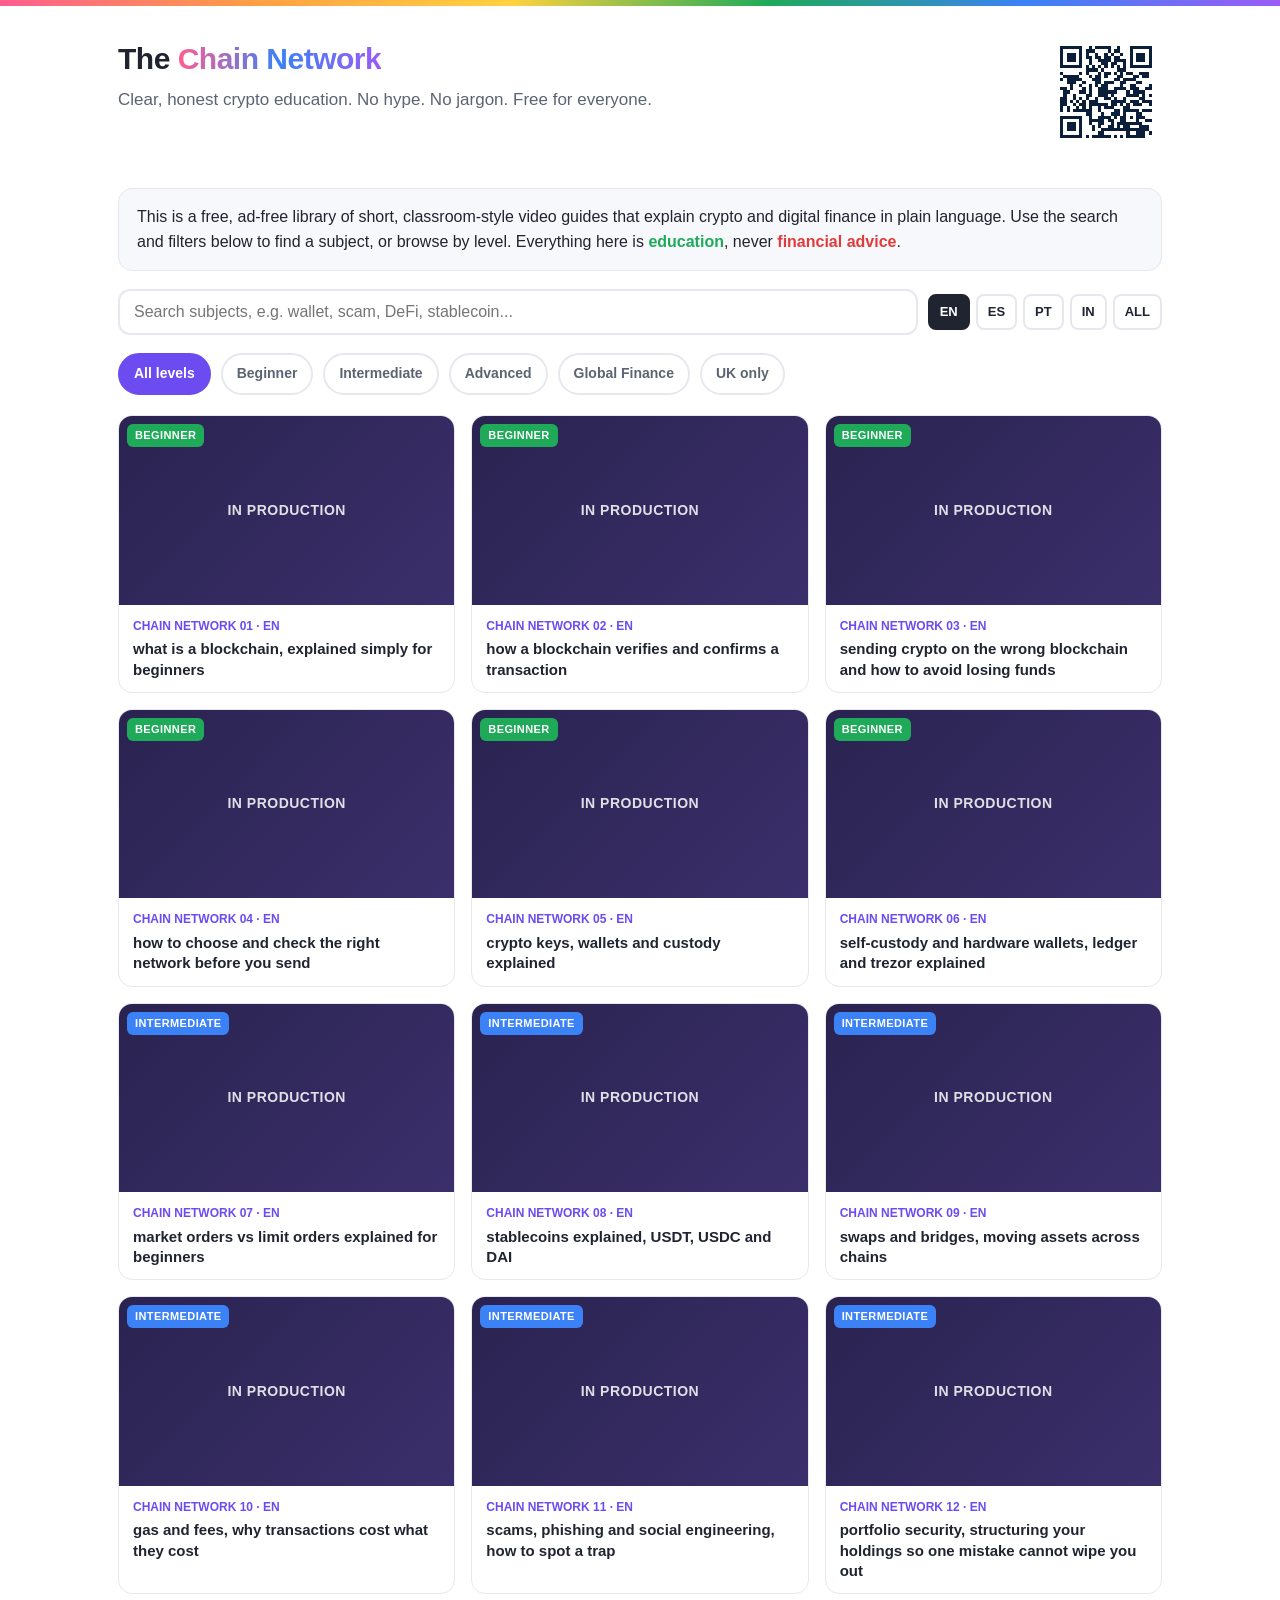
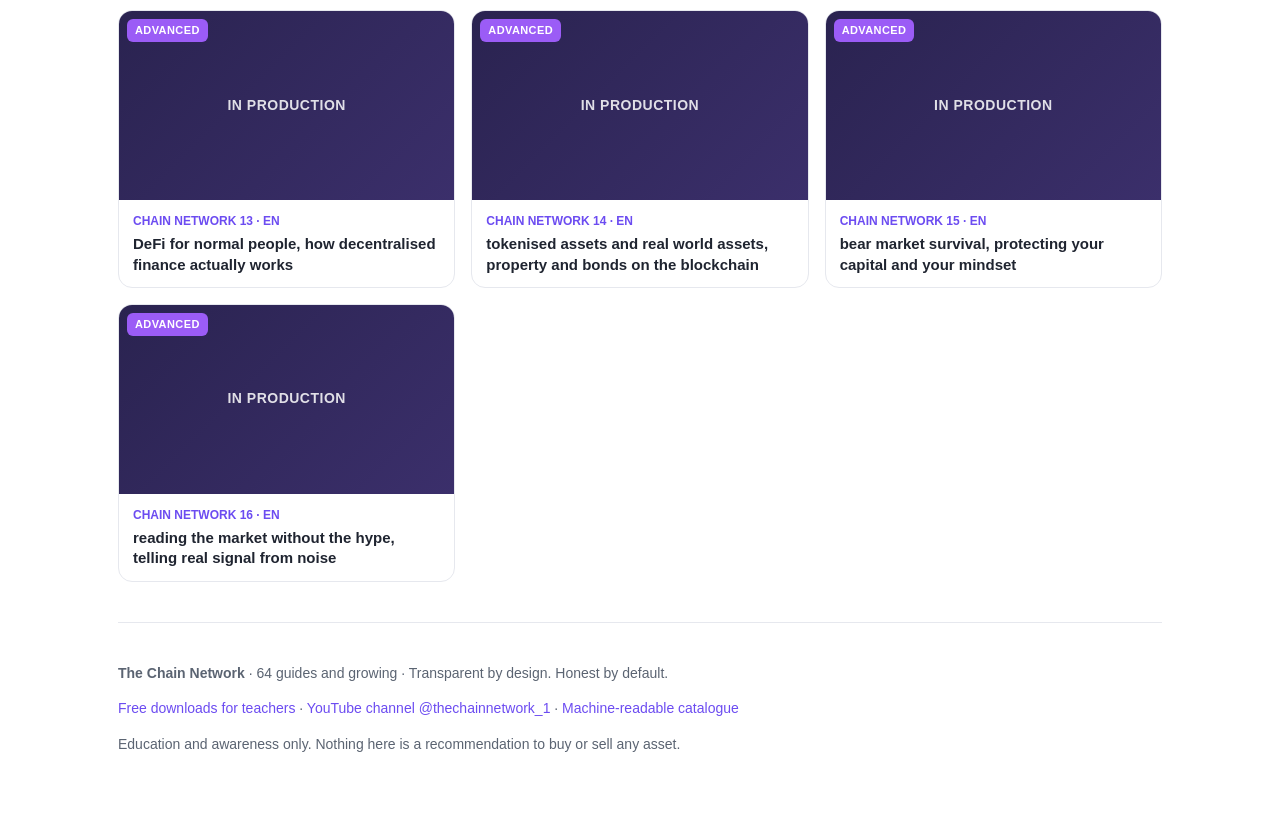
==== commit 9fea95e5: "Release bot: subject 16 live on YouTube, site rebuilt" ====
--- a/index.html
+++ b/index.html
@@ -64,7 +64,7 @@
 footer{border-top:1px solid var(--line);padding:26px 0 50px;color:var(--muted);font-size:14px}
 .empty{padding:40px;text-align:center;color:var(--muted)}
 </style>
-<script type="application/ld+json">{"@context": "https://schema.org", "@type": "ItemList", "name": "The Chain Network video guides", "itemListElement": [{"@type": "ListItem", "position": 1, "item": {"@type": "VideoObject", "name": "chain network 01 - what is a blockchain, explained simply for beginners", "inLanguage": "en", "url": "https://youtu.be/P1KX4zSXxOg", "embedUrl": "https://youtu.be/P1KX4zSXxOg", "creator": {"@type": "Organization", "name": "The Chain Network"}}}, {"@type": "ListItem", "position": 2, "item": {"@type": "VideoObject", "name": "chain network 01 - qué es una blockchain, explicado de forma sencilla", "inLanguage": "es", "url": "https://youtu.be/0h98jfDIIFg", "embedUrl": "https://youtu.be/0h98jfDIIFg", "creator": {"@type": "Organization", "name": "The Chain Network"}}}, {"@type": "ListItem", "position": 3, "item": {"@type": "VideoObject", "name": "chain network 01 - o que é uma blockchain, explicado de forma simples", "inLanguage": "pt", "url": "https://youtu.be/dgSyxZmMDpA", "embedUrl": "https://youtu.be/dgSyxZmMDpA", "creator": {"@type": "Organization", "name": "The Chain Network"}}}, {"@type": "ListItem", "position": 4, "item": {"@type": "VideoObject", "name": "chain network 01 - ब्लॉकचेन क्या है, शुरुआती लोगों के लिए आसान भाषा में", "inLanguage": "hi", "url": "https://youtu.be/YOXLsU9S-Ls", "embedUrl": "https://youtu.be/YOXLsU9S-Ls", "creator": {"@type": "Organization", "name": "The Chain Network"}}}, {"@type": "ListItem", "position": 5, "item": {"@type": "VideoObject", "name": "chain network 02 - how a blockchain verifies and confirms a transaction", "inLanguage": "en", "url": "https://youtu.be/5a_mJI-xg1s", "embedUrl": "https://youtu.be/5a_mJI-xg1s", "creator": {"@type": "Organization", "name": "The Chain Network"}}}, {"@type": "ListItem", "position": 6, "item": {"@type": "VideoObject", "name": "chain network 02 - cómo verifica y confirma una transacción una blockchain", "inLanguage": "es", "url": "https://youtu.be/LIKMULEjzJ0", "embedUrl": "https://youtu.be/LIKMULEjzJ0", "creator": {"@type": "Organization", "name": "The Chain Network"}}}, {"@type": "ListItem", "position": 7, "item": {"@type": "VideoObject", "name": "chain network 02 - como uma blockchain verifica e confirma uma transação", "inLanguage": "pt", "url": "https://youtu.be/y1JQQbfEKb4", "embedUrl": "https://youtu.be/y1JQQbfEKb4", "creator": {"@type": "Organization", "name": "The Chain Network"}}}, {"@type": "ListItem", "position": 8, "item": {"@type": "VideoObject", "name": "chain network 02 - ब्लॉकचेन लेन-देन की पुष्टि और कन्फ़र्म कैसे करता है", "inLanguage": "hi", "url": "https://youtu.be/5xWLUDGcjK0", "embedUrl": "https://youtu.be/5xWLUDGcjK0", "creator": {"@type": "Organization", "name": "The Chain Network"}}}, {"@type": "ListItem", "position": 9, "item": {"@type": "VideoObject", "name": "chain network 03 - sending crypto on the wrong blockchain and how to avoid losing funds", "inLanguage": "en", "url": "https://youtu.be/haO-67Cx3kQ", "embedUrl": "https://youtu.be/haO-67Cx3kQ", "creator": {"@type": "Organization", "name": "The Chain Network"}}}, {"@type": "ListItem", "position": 10, "item": {"@type": "VideoObject", "name": "chain network 03 - enviar criptomonedas por la blockchain equivocada y cómo evitar perder tu dinero", "inLanguage": "es", "url": "https://youtu.be/gTglJXNGsr4", "embedUrl": "https://youtu.be/gTglJXNGsr4", "creator": {"@type": "Organization", "name": "The Chain Network"}}}, {"@type": "ListItem", "position": 11, "item": {"@type": "VideoObject", "name": "chain network 03 - enviar criptomoedas pela blockchain errada e como evitar perder seu dinheiro", "inLanguage": "pt", "url": "https://youtu.be/CxYfATRCoxo", "embedUrl": "https://youtu.be/CxYfATRCoxo", "creator": {"@type": "Organization", "name": "The Chain Network"}}}, {"@type": "ListItem", "position": 12, "item": {"@type": "VideoObject", "name": "chain network 03 - ग़लत ब्लॉकचेन पर क्रिप्टो भेजना और पैसे गँवाने से कैसे बचें", "inLanguage": "hi", "url": "https://youtu.be/_VcR6b56QjM", "embedUrl": "https://youtu.be/_VcR6b56QjM", "creator": {"@type": "Organization", "name": "The Chain Network"}}}, {"@type": "ListItem", "position": 13, "item": {"@type": "VideoObject", "name": "chain network 04 - how to choose and check the right network before you send", "inLanguage": "en", "url": "https://youtu.be/CcVZSHep-js", "embedUrl": "https://youtu.be/CcVZSHep-js", "creator": {"@type": "Organization", "name": "The Chain Network"}}}, {"@type": "ListItem", "position": 14, "item": {"@type": "VideoObject", "name": "chain network 04 - cómo elegir y comprobar la red correcta antes de enviar", "inLanguage": "es", "url": "https://youtu.be/uXLjKd6qZYg", "embedUrl": "https://youtu.be/uXLjKd6qZYg", "creator": {"@type": "Organization", "name": "The Chain Network"}}}, {"@type": "ListItem", "position": 15, "item": {"@type": "VideoObject", "name": "chain network 04 - como escolher e conferir a rede correta antes de enviar", "inLanguage": "pt", "url": "https://youtu.be/U4vUvNY0UAI", "embedUrl": "https://youtu.be/U4vUvNY0UAI", "creator": {"@type": "Organization", "name": "The Chain Network"}}}, {"@type": "ListItem", "position": 16, "item": {"@type": "VideoObject", "name": "chain network 04 - भेजने से पहले सही नेटवर्क कैसे चुनें और जाँचें", "inLanguage": "hi", "url": "https://youtu.be/ew-B5D_VqSw", "embedUrl": "https://youtu.be/ew-B5D_VqSw", "creator": {"@type": "Organization", "name": "The Chain Network"}}}, {"@type": "ListItem", "position": 17, "item": {"@type": "VideoObject", "name": "chain network 05 - crypto keys, wallets and custody explained", "inLanguage": "en", "url": "https://youtu.be/v04pUcx2sGk", "embedUrl": "https://youtu.be/v04pUcx2sGk", "creator": {"@type": "Organization", "name": "The Chain Network"}}}, {"@type": "ListItem", "position": 18, "item": {"@type": "VideoObject", "name": "chain network 05 - claves, monederos y custodia de criptomonedas explicado", "inLanguage": "es", "url": "https://youtu.be/GzphYn4t2DM", "embedUrl": "https://youtu.be/GzphYn4t2DM", "creator": {"@type": "Organization", "name": "The Chain Network"}}}, {"@type": "ListItem", "position": 19, "item": {"@type": "VideoObject", "name": "chain network 05 - chaves, carteiras e custódia de criptomoedas explicado", "inLanguage": "pt", "url": "https://youtu.be/hYBVbQu6Ku0", "embedUrl": "https://youtu.be/hYBVbQu6Ku0", "creator": {"@type": "Organization", "name": "The Chain Network"}}}, {"@type": "ListItem", "position": 20, "item": {"@type": "VideoObject", "name": "chain network 05 - क्रिप्टो चाबियाँ, wallet और कस्टडी आसान भाषा में", "inLanguage": "hi", "url": "https://youtu.be/QqNuuUtiWIE", "embedUrl": "https://youtu.be/QqNuuUtiWIE", "creator": {"@type": "Organization", "name": "The Chain Network"}}}, {"@type": "ListItem", "position": 21, "item": {"@type": "VideoObject", "name": "chain network 06 - self-custody and hardware wallets, ledger and trezor explained", "inLanguage": "en", "url": "https://youtu.be/VeLh-57TWec", "embedUrl": "https://youtu.be/VeLh-57TWec", "creator": {"@type": "Organization", "name": "The Chain Network"}}}, {"@type": "ListItem", "position": 22, "item": {"@type": "VideoObject", "name": "chain network 06 - autocustodia y seguridad del hardware explicado", "inLanguage": "es", "url": "https://youtu.be/97D9jCEl48E", "embedUrl": "https://youtu.be/97D9jCEl48E", "creator": {"@type": "Organization", "name": "The Chain Network"}}}, {"@type": "ListItem", "position": 23, "item": {"@type": "VideoObject", "name": "chain network 06 - autocustódia e segurança do hardware explicado", "inLanguage": "pt", "url": "https://youtu.be/0S2JnhAxK04", "embedUrl": "https://youtu.be/0S2JnhAxK04", "creator": {"@type": "Organization", "name": "The Chain Network"}}}, {"@type": "ListItem", "position": 24, "item": {"@type": "VideoObject", "name": "chain network 06 - self-custody और हार्डवेयर सुरक्षा, Ledger और Trezor समझें", "inLanguage": "hi", "url": "https://youtu.be/yRHetiPEFVA", "embedUrl": "https://youtu.be/yRHetiPEFVA", "creator": {"@type": "Organization", "name": "The Chain Network"}}}, {"@type": "ListItem", "position": 25, "item": {"@type": "VideoObject", "name": "chain network 07 - market orders vs limit orders explained for beginners", "inLanguage": "en", "url": "https://youtu.be/G_xD5g0KgKc", "embedUrl": "https://youtu.be/G_xD5g0KgKc", "creator": {"@type": "Organization", "name": "The Chain Network"}}}, {"@type": "ListItem", "position": 26, "item": {"@type": "VideoObject", "name": "chain network 07 - órdenes de mercado y órdenes límite explicado", "inLanguage": "es", "url": "https://youtu.be/5oFUrwilvYU", "embedUrl": "https://youtu.be/5oFUrwilvYU", "creator": {"@type": "Organization", "name": "The Chain Network"}}}, {"@type": "ListItem", "position": 27, "item": {"@type": "VideoObject", "name": "chain network 07 - ordens de mercado e ordens limite explicado", "inLanguage": "pt", "url": "https://youtu.be/DTRDnNpOetM", "embedUrl": "https://youtu.be/DTRDnNpOetM", "creator": {"@type": "Organization", "name": "The Chain Network"}}}, {"@type": "ListItem", "position": 28, "item": {"@type": "VideoObject", "name": "chain network 07 - market order बनाम limit order, शुरुआती लोगों के लिए आसान भाषा में", "inLanguage": "hi", "url": "https://youtu.be/eIuLO5wmU_U", "embedUrl": "https://youtu.be/eIuLO5wmU_U", "creator": {"@type": "Organization", "name": "The Chain Network"}}}, {"@type": "ListItem", "position": 29, "item": {"@type": "VideoObject", "name": "chain network 08 - stablecoins explained, USDT, USDC and DAI", "inLanguage": "en", "url": "https://youtu.be/NT36SnKScBs", "embedUrl": "https://youtu.be/NT36SnKScBs", "creator": {"@type": "Organization", "name": "The Chain Network"}}}, {"@type": "ListItem", "position": 30, "item": {"@type": "VideoObject", "name": "chain network 08 - stablecoins explicadas, USDT, USDC y DAI", "inLanguage": "es", "url": "https://youtu.be/kHwiz-qEEiA", "embedUrl": "https://youtu.be/kHwiz-qEEiA", "creator": {"@type": "Organization", "name": "The Chain Network"}}}, {"@type": "ListItem", "position": 31, "item": {"@type": "VideoObject", "name": "chain network 08 - stablecoins explicadas, USDT, USDC e DAI", "inLanguage": "pt", "url": "https://youtu.be/q7w4ZDOPm18", "embedUrl": "https://youtu.be/q7w4ZDOPm18", "creator": {"@type": "Organization", "name": "The Chain Network"}}}, {"@type": "ListItem", "position": 32, "item": {"@type": "VideoObject", "name": "chain network 08 - stablecoins समझें, USDT, USDC और DAI", "inLanguage": "hi", "url": "https://youtu.be/I9kByDLK_Kg", "embedUrl": "https://youtu.be/I9kByDLK_Kg", "creator": {"@type": "Organization", "name": "The Chain Network"}}}, {"@type": "ListItem", "position": 33, "item": {"@type": "VideoObject", "name": "chain network 09 - swaps and bridges, moving assets across chains", "inLanguage": "en", "url": "https://youtu.be/cZthgzbQDzE", "embedUrl": "https://youtu.be/cZthgzbQDzE", "creator": {"@type": "Organization", "name": "The Chain Network"}}}, {"@type": "ListItem", "position": 34, "item": {"@type": "VideoObject", "name": "chain network 09 - swaps y puentes, mover activos entre blockchains", "inLanguage": "es", "url": "https://youtu.be/HSbGiD6JAIE", "embedUrl": "https://youtu.be/HSbGiD6JAIE", "creator": {"@type": "Organization", "name": "The Chain Network"}}}, {"@type": "ListItem", "position": 35, "item": {"@type": "VideoObject", "name": "chain network 09 - swaps e pontes, movendo ativos entre blockchains", "inLanguage": "pt", "url": "https://youtu.be/dXEEYQBJPDw", "embedUrl": "https://youtu.be/dXEEYQBJPDw", "creator": {"@type": "Organization", "name": "The Chain Network"}}}, {"@type": "ListItem", "position": 36, "item": {"@type": "VideoObject", "name": "chain network 09 - swaps और bridges, एक blockchain से दूसरी पर संपत्ति ले जाना", "inLanguage": "hi", "url": "https://youtu.be/4l3Z46xBAH8", "embedUrl": "https://youtu.be/4l3Z46xBAH8", "creator": {"@type": "Organization", "name": "The Chain Network"}}}, {"@type": "ListItem", "position": 37, "item": {"@type": "VideoObject", "name": "chain network 10 - gas and fees, why transactions cost what they cost", "inLanguage": "en", "url": "https://youtu.be/5gHdL3blXTo", "embedUrl": "https://youtu.be/5gHdL3blXTo", "creator": {"@type": "Organization", "name": "The Chain Network"}}}, {"@type": "ListItem", "position": 38, "item": {"@type": "VideoObject", "name": "chain network 10 - gas y comisiones, por qué las operaciones cuestan lo que cuestan", "inLanguage": "es", "url": "https://youtu.be/TrHSYwsxFC8", "embedUrl": "https://youtu.be/TrHSYwsxFC8", "creator": {"@type": "Organization", "name": "The Chain Network"}}}, {"@type": "ListItem", "position": 39, "item": {"@type": "VideoObject", "name": "chain network 10 - gás e taxas, por que as transações custam o que custam", "inLanguage": "pt", "url": "https://youtu.be/sRVXJohAg9g", "embedUrl": "https://youtu.be/sRVXJohAg9g", "creator": {"@type": "Organization", "name": "The Chain Network"}}}, {"@type": "ListItem", "position": 40, "item": {"@type": "VideoObject", "name": "chain network 10 - gas और fees, लेन-देन की लागत इतनी क्यों होती है", "inLanguage": "hi", "url": "https://youtu.be/yWAXl_zCOso", "embedUrl": "https://youtu.be/yWAXl_zCOso", "creator": {"@type": "Organization", "name": "The Chain Network"}}}, {"@type": "ListItem", "position": 41, "item": {"@type": "VideoObject", "name": "chain network 11 - scams, phishing and social engineering, how to spot a trap", "inLanguage": "en", "url": "https://youtu.be/FbmkVEmHZ6w", "embedUrl": "https://youtu.be/FbmkVEmHZ6w", "creator": {"@type": "Organization", "name": "The Chain Network"}}}, {"@type": "ListItem", "position": 42, "item": {"@type": "VideoObject", "name": "chain network 11 - estafas, phishing e ingeniería social, cómo detectar una trampa", "inLanguage": "es", "url": "https://youtu.be/GnexkwdqQxo", "embedUrl": "https://youtu.be/GnexkwdqQxo", "creator": {"@type": "Organization", "name": "The Chain Network"}}}, {"@type": "ListItem", "position": 43, "item": {"@type": "VideoObject", "name": "chain network 11 - golpes, phishing e engenharia social, como reconhecer uma armadilha", "inLanguage": "pt", "url": "https://youtu.be/MRzqkp9RDbY", "embedUrl": "https://youtu.be/MRzqkp9RDbY", "creator": {"@type": "Organization", "name": "The Chain Network"}}}, {"@type": "ListItem", "position": 44, "item": {"@type": "VideoObject", "name": "chain network 11 - scams, phishing और social engineering, जाल को कैसे पहचानें", "inLanguage": "hi", "url": "https://youtu.be/QrAW4vMn6fo", "embedUrl": "https://youtu.be/QrAW4vMn6fo", "creator": {"@type": "Organization", "name": "The Chain Network"}}}, {"@type": "ListItem", "position": 45, "item": {"@type": "VideoObject", "name": "chain network 12 - portfolio security, structuring your holdings so one mistake cannot wipe you out", "inLanguage": "en", "url": "https://youtu.be/WNqthQ41aHE", "embedUrl": "https://youtu.be/WNqthQ41aHE", "creator": {"@type": "Organization", "name": "The Chain Network"}}}, {"@type": "ListItem", "position": 46, "item": {"@type": "VideoObject", "name": "chain network 12 - seguridad de la cartera, estructura tus tenencias para que un error no te arruine", "inLanguage": "es", "url": "https://youtu.be/exVQLRlRRAs", "embedUrl": "https://youtu.be/exVQLRlRRAs", "creator": {"@type": "Organization", "name": "The Chain Network"}}}, {"@type": "ListItem", "position": 47, "item": {"@type": "VideoObject", "name": "chain network 12 - segurança da carteira, estruture o que você tem para um erro não te arruinar", "inLanguage": "pt", "url": "https://youtu.be/KIAq2RK-t58", "embedUrl": "https://youtu.be/KIAq2RK-t58", "creator": {"@type": "Organization", "name": "The Chain Network"}}}, {"@type": "ListItem", "position": 48, "item": {"@type": "VideoObject", "name": "chain network 12 - portfolio security, अपनी होल्डिंग्स को ऐसे ढाँचा दें कि एक ग़लती आपको ख़त्म न कर सके", "inLanguage": "hi", "url": "https://youtu.be/_zctuErGR_w", "embedUrl": "https://youtu.be/_zctuErGR_w", "creator": {"@type": "Organization", "name": "The Chain Network"}}}, {"@type": "ListItem", "position": 49, "item": {"@type": "VideoObject", "name": "chain network 13 - DeFi for normal people, how decentralised finance actually works", "inLanguage": "en", "url": "https://youtu.be/PC82Whmg7FQ", "embedUrl": "https://youtu.be/PC82Whmg7FQ", "creator": {"@type": "Organization", "name": "The Chain Network"}}}, {"@type": "ListItem", "position": 50, "item": {"@type": "VideoObject", "name": "chain network 13 - DeFi para gente normal, cómo funcionan de verdad las finanzas descentralizadas", "inLanguage": "es", "url": "https://youtu.be/_oESUpyBfaE", "embedUrl": "https://youtu.be/_oESUpyBfaE", "creator": {"@type": "Organization", "name": "The Chain Network"}}}, {"@type": "ListItem", "position": 51, "item": {"@type": "VideoObject", "name": "chain network 13 - DeFi para gente normal, como as finanças descentralizadas funcionam de verdade", "inLanguage": "pt", "url": "https://youtu.be/T3K40E6P_TM", "embedUrl": "https://youtu.be/T3K40E6P_TM", "creator": {"@type": "Organization", "name": "The Chain Network"}}}, {"@type": "ListItem", "position": 52, "item": {"@type": "VideoObject", "name": "chain network 13 - DeFi आम लोगों के लिए, decentralised finance असल में कैसे काम करता है", "inLanguage": "hi", "url": "https://youtu.be/-dl_px7azkc", "embedUrl": "https://youtu.be/-dl_px7azkc", "creator": {"@type": "Organization", "name": "The Chain Network"}}}, {"@type": "ListItem", "position": 53, "item": {"@type": "VideoObject", "name": "chain network 14 - tokenised assets and real world assets, property and bonds on the blockchain", "inLanguage": "en", "url": "https://youtu.be/c1Ocv5ad9E8", "embedUrl": "https://youtu.be/c1Ocv5ad9E8", "creator": {"@type": "Organization", "name": "The Chain Network"}}}, {"@type": "ListItem", "position": 54, "item": {"@type": "VideoObject", "name": "chain network 14 - activos tokenizados y activos del mundo real, vivienda y bonos en la blockchain", "inLanguage": "es", "url": "https://youtu.be/dHIvirW7cY8", "embedUrl": "https://youtu.be/dHIvirW7cY8", "creator": {"@type": "Organization", "name": "The Chain Network"}}}, {"@type": "ListItem", "position": 55, "item": {"@type": "VideoObject", "name": "chain network 14 - ativos tokenizados e ativos do mundo real, imóveis e títulos na blockchain", "inLanguage": "pt", "url": "https://youtu.be/Qr6spnG6aZI", "embedUrl": "https://youtu.be/Qr6spnG6aZI", "creator": {"@type": "Organization", "name": "The Chain Network"}}}, {"@type": "ListItem", "position": 56, "item": {"@type": "VideoObject", "name": "chain network 14 - tokenised assets और real world assets, घर-ज़मीन और bonds को blockchain पर लाना", "inLanguage": "hi", "url": "https://youtu.be/s84nstsMn88", "embedUrl": "https://youtu.be/s84nstsMn88", "creator": {"@type": "Organization", "name": "The Chain Network"}}}, {"@type": "ListItem", "position": 57, "item": {"@type": "VideoObject", "name": "chain network 15 - bear market survival, protecting your capital and your mindset", "inLanguage": "en", "url": "https://youtu.be/91I8kMV1XI0", "embedUrl": "https://youtu.be/91I8kMV1XI0", "creator": {"@type": "Organization", "name": "The Chain Network"}}}, {"@type": "ListItem", "position": 58, "item": {"@type": "VideoObject", "name": "chain network 15 - sobrevivir a un mercado bajista, proteger tu capital y tu mentalidad", "inLanguage": "es", "url": "https://youtu.be/NqASWqG5e6I", "embedUrl": "https://youtu.be/NqASWqG5e6I", "creator": {"@type": "Organization", "name": "The Chain Network"}}}, {"@type": "ListItem", "position": 59, "item": {"@type": "VideoObject", "name": "chain network 15 - sobreviver a um mercado de baixa, proteger o seu capital e a sua cabeça", "inLanguage": "pt", "url": "https://youtu.be/1cChzVv9tNI", "embedUrl": "https://youtu.be/1cChzVv9tNI", "creator": {"@type": "Organization", "name": "The Chain Network"}}}, {"@type": "ListItem", "position": 60, "item": {"@type": "VideoObject", "name": "chain network 15 - bear market में टिके रहना, अपनी पूँजी और अपने दिमाग़ की रक्षा", "inLanguage": "hi", "url": "https://youtu.be/8R3t4n_k3EY", "embedUrl": "https://youtu.be/8R3t4n_k3EY", "creator": {"@type": "Organization", "name": "The Chain Network"}}}]}</script>
+<script type="application/ld+json">{"@context": "https://schema.org", "@type": "ItemList", "name": "The Chain Network video guides", "itemListElement": [{"@type": "ListItem", "position": 1, "item": {"@type": "VideoObject", "name": "chain network 01 - what is a blockchain, explained simply for beginners", "inLanguage": "en", "url": "https://youtu.be/P1KX4zSXxOg", "embedUrl": "https://youtu.be/P1KX4zSXxOg", "creator": {"@type": "Organization", "name": "The Chain Network"}}}, {"@type": "ListItem", "position": 2, "item": {"@type": "VideoObject", "name": "chain network 01 - qué es una blockchain, explicado de forma sencilla", "inLanguage": "es", "url": "https://youtu.be/0h98jfDIIFg", "embedUrl": "https://youtu.be/0h98jfDIIFg", "creator": {"@type": "Organization", "name": "The Chain Network"}}}, {"@type": "ListItem", "position": 3, "item": {"@type": "VideoObject", "name": "chain network 01 - o que é uma blockchain, explicado de forma simples", "inLanguage": "pt", "url": "https://youtu.be/dgSyxZmMDpA", "embedUrl": "https://youtu.be/dgSyxZmMDpA", "creator": {"@type": "Organization", "name": "The Chain Network"}}}, {"@type": "ListItem", "position": 4, "item": {"@type": "VideoObject", "name": "chain network 01 - ब्लॉकचेन क्या है, शुरुआती लोगों के लिए आसान भाषा में", "inLanguage": "hi", "url": "https://youtu.be/YOXLsU9S-Ls", "embedUrl": "https://youtu.be/YOXLsU9S-Ls", "creator": {"@type": "Organization", "name": "The Chain Network"}}}, {"@type": "ListItem", "position": 5, "item": {"@type": "VideoObject", "name": "chain network 02 - how a blockchain verifies and confirms a transaction", "inLanguage": "en", "url": "https://youtu.be/5a_mJI-xg1s", "embedUrl": "https://youtu.be/5a_mJI-xg1s", "creator": {"@type": "Organization", "name": "The Chain Network"}}}, {"@type": "ListItem", "position": 6, "item": {"@type": "VideoObject", "name": "chain network 02 - cómo verifica y confirma una transacción una blockchain", "inLanguage": "es", "url": "https://youtu.be/LIKMULEjzJ0", "embedUrl": "https://youtu.be/LIKMULEjzJ0", "creator": {"@type": "Organization", "name": "The Chain Network"}}}, {"@type": "ListItem", "position": 7, "item": {"@type": "VideoObject", "name": "chain network 02 - como uma blockchain verifica e confirma uma transação", "inLanguage": "pt", "url": "https://youtu.be/y1JQQbfEKb4", "embedUrl": "https://youtu.be/y1JQQbfEKb4", "creator": {"@type": "Organization", "name": "The Chain Network"}}}, {"@type": "ListItem", "position": 8, "item": {"@type": "VideoObject", "name": "chain network 02 - ब्लॉकचेन लेन-देन की पुष्टि और कन्फ़र्म कैसे करता है", "inLanguage": "hi", "url": "https://youtu.be/5xWLUDGcjK0", "embedUrl": "https://youtu.be/5xWLUDGcjK0", "creator": {"@type": "Organization", "name": "The Chain Network"}}}, {"@type": "ListItem", "position": 9, "item": {"@type": "VideoObject", "name": "chain network 03 - sending crypto on the wrong blockchain and how to avoid losing funds", "inLanguage": "en", "url": "https://youtu.be/haO-67Cx3kQ", "embedUrl": "https://youtu.be/haO-67Cx3kQ", "creator": {"@type": "Organization", "name": "The Chain Network"}}}, {"@type": "ListItem", "position": 10, "item": {"@type": "VideoObject", "name": "chain network 03 - enviar criptomonedas por la blockchain equivocada y cómo evitar perder tu dinero", "inLanguage": "es", "url": "https://youtu.be/gTglJXNGsr4", "embedUrl": "https://youtu.be/gTglJXNGsr4", "creator": {"@type": "Organization", "name": "The Chain Network"}}}, {"@type": "ListItem", "position": 11, "item": {"@type": "VideoObject", "name": "chain network 03 - enviar criptomoedas pela blockchain errada e como evitar perder seu dinheiro", "inLanguage": "pt", "url": "https://youtu.be/CxYfATRCoxo", "embedUrl": "https://youtu.be/CxYfATRCoxo", "creator": {"@type": "Organization", "name": "The Chain Network"}}}, {"@type": "ListItem", "position": 12, "item": {"@type": "VideoObject", "name": "chain network 03 - ग़लत ब्लॉकचेन पर क्रिप्टो भेजना और पैसे गँवाने से कैसे बचें", "inLanguage": "hi", "url": "https://youtu.be/_VcR6b56QjM", "embedUrl": "https://youtu.be/_VcR6b56QjM", "creator": {"@type": "Organization", "name": "The Chain Network"}}}, {"@type": "ListItem", "position": 13, "item": {"@type": "VideoObject", "name": "chain network 04 - how to choose and check the right network before you send", "inLanguage": "en", "url": "https://youtu.be/CcVZSHep-js", "embedUrl": "https://youtu.be/CcVZSHep-js", "creator": {"@type": "Organization", "name": "The Chain Network"}}}, {"@type": "ListItem", "position": 14, "item": {"@type": "VideoObject", "name": "chain network 04 - cómo elegir y comprobar la red correcta antes de enviar", "inLanguage": "es", "url": "https://youtu.be/uXLjKd6qZYg", "embedUrl": "https://youtu.be/uXLjKd6qZYg", "creator": {"@type": "Organization", "name": "The Chain Network"}}}, {"@type": "ListItem", "position": 15, "item": {"@type": "VideoObject", "name": "chain network 04 - como escolher e conferir a rede correta antes de enviar", "inLanguage": "pt", "url": "https://youtu.be/U4vUvNY0UAI", "embedUrl": "https://youtu.be/U4vUvNY0UAI", "creator": {"@type": "Organization", "name": "The Chain Network"}}}, {"@type": "ListItem", "position": 16, "item": {"@type": "VideoObject", "name": "chain network 04 - भेजने से पहले सही नेटवर्क कैसे चुनें और जाँचें", "inLanguage": "hi", "url": "https://youtu.be/ew-B5D_VqSw", "embedUrl": "https://youtu.be/ew-B5D_VqSw", "creator": {"@type": "Organization", "name": "The Chain Network"}}}, {"@type": "ListItem", "position": 17, "item": {"@type": "VideoObject", "name": "chain network 05 - crypto keys, wallets and custody explained", "inLanguage": "en", "url": "https://youtu.be/v04pUcx2sGk", "embedUrl": "https://youtu.be/v04pUcx2sGk", "creator": {"@type": "Organization", "name": "The Chain Network"}}}, {"@type": "ListItem", "position": 18, "item": {"@type": "VideoObject", "name": "chain network 05 - claves, monederos y custodia de criptomonedas explicado", "inLanguage": "es", "url": "https://youtu.be/GzphYn4t2DM", "embedUrl": "https://youtu.be/GzphYn4t2DM", "creator": {"@type": "Organization", "name": "The Chain Network"}}}, {"@type": "ListItem", "position": 19, "item": {"@type": "VideoObject", "name": "chain network 05 - chaves, carteiras e custódia de criptomoedas explicado", "inLanguage": "pt", "url": "https://youtu.be/hYBVbQu6Ku0", "embedUrl": "https://youtu.be/hYBVbQu6Ku0", "creator": {"@type": "Organization", "name": "The Chain Network"}}}, {"@type": "ListItem", "position": 20, "item": {"@type": "VideoObject", "name": "chain network 05 - क्रिप्टो चाबियाँ, wallet और कस्टडी आसान भाषा में", "inLanguage": "hi", "url": "https://youtu.be/QqNuuUtiWIE", "embedUrl": "https://youtu.be/QqNuuUtiWIE", "creator": {"@type": "Organization", "name": "The Chain Network"}}}, {"@type": "ListItem", "position": 21, "item": {"@type": "VideoObject", "name": "chain network 06 - self-custody and hardware wallets, ledger and trezor explained", "inLanguage": "en", "url": "https://youtu.be/VeLh-57TWec", "embedUrl": "https://youtu.be/VeLh-57TWec", "creator": {"@type": "Organization", "name": "The Chain Network"}}}, {"@type": "ListItem", "position": 22, "item": {"@type": "VideoObject", "name": "chain network 06 - autocustodia y seguridad del hardware explicado", "inLanguage": "es", "url": "https://youtu.be/97D9jCEl48E", "embedUrl": "https://youtu.be/97D9jCEl48E", "creator": {"@type": "Organization", "name": "The Chain Network"}}}, {"@type": "ListItem", "position": 23, "item": {"@type": "VideoObject", "name": "chain network 06 - autocustódia e segurança do hardware explicado", "inLanguage": "pt", "url": "https://youtu.be/0S2JnhAxK04", "embedUrl": "https://youtu.be/0S2JnhAxK04", "creator": {"@type": "Organization", "name": "The Chain Network"}}}, {"@type": "ListItem", "position": 24, "item": {"@type": "VideoObject", "name": "chain network 06 - self-custody और हार्डवेयर सुरक्षा, Ledger और Trezor समझें", "inLanguage": "hi", "url": "https://youtu.be/yRHetiPEFVA", "embedUrl": "https://youtu.be/yRHetiPEFVA", "creator": {"@type": "Organization", "name": "The Chain Network"}}}, {"@type": "ListItem", "position": 25, "item": {"@type": "VideoObject", "name": "chain network 07 - market orders vs limit orders explained for beginners", "inLanguage": "en", "url": "https://youtu.be/G_xD5g0KgKc", "embedUrl": "https://youtu.be/G_xD5g0KgKc", "creator": {"@type": "Organization", "name": "The Chain Network"}}}, {"@type": "ListItem", "position": 26, "item": {"@type": "VideoObject", "name": "chain network 07 - órdenes de mercado y órdenes límite explicado", "inLanguage": "es", "url": "https://youtu.be/5oFUrwilvYU", "embedUrl": "https://youtu.be/5oFUrwilvYU", "creator": {"@type": "Organization", "name": "The Chain Network"}}}, {"@type": "ListItem", "position": 27, "item": {"@type": "VideoObject", "name": "chain network 07 - ordens de mercado e ordens limite explicado", "inLanguage": "pt", "url": "https://youtu.be/DTRDnNpOetM", "embedUrl": "https://youtu.be/DTRDnNpOetM", "creator": {"@type": "Organization", "name": "The Chain Network"}}}, {"@type": "ListItem", "position": 28, "item": {"@type": "VideoObject", "name": "chain network 07 - market order बनाम limit order, शुरुआती लोगों के लिए आसान भाषा में", "inLanguage": "hi", "url": "https://youtu.be/eIuLO5wmU_U", "embedUrl": "https://youtu.be/eIuLO5wmU_U", "creator": {"@type": "Organization", "name": "The Chain Network"}}}, {"@type": "ListItem", "position": 29, "item": {"@type": "VideoObject", "name": "chain network 08 - stablecoins explained, USDT, USDC and DAI", "inLanguage": "en", "url": "https://youtu.be/NT36SnKScBs", "embedUrl": "https://youtu.be/NT36SnKScBs", "creator": {"@type": "Organization", "name": "The Chain Network"}}}, {"@type": "ListItem", "position": 30, "item": {"@type": "VideoObject", "name": "chain network 08 - stablecoins explicadas, USDT, USDC y DAI", "inLanguage": "es", "url": "https://youtu.be/kHwiz-qEEiA", "embedUrl": "https://youtu.be/kHwiz-qEEiA", "creator": {"@type": "Organization", "name": "The Chain Network"}}}, {"@type": "ListItem", "position": 31, "item": {"@type": "VideoObject", "name": "chain network 08 - stablecoins explicadas, USDT, USDC e DAI", "inLanguage": "pt", "url": "https://youtu.be/q7w4ZDOPm18", "embedUrl": "https://youtu.be/q7w4ZDOPm18", "creator": {"@type": "Organization", "name": "The Chain Network"}}}, {"@type": "ListItem", "position": 32, "item": {"@type": "VideoObject", "name": "chain network 08 - stablecoins समझें, USDT, USDC और DAI", "inLanguage": "hi", "url": "https://youtu.be/I9kByDLK_Kg", "embedUrl": "https://youtu.be/I9kByDLK_Kg", "creator": {"@type": "Organization", "name": "The Chain Network"}}}, {"@type": "ListItem", "position": 33, "item": {"@type": "VideoObject", "name": "chain network 09 - swaps and bridges, moving assets across chains", "inLanguage": "en", "url": "https://youtu.be/cZthgzbQDzE", "embedUrl": "https://youtu.be/cZthgzbQDzE", "creator": {"@type": "Organization", "name": "The Chain Network"}}}, {"@type": "ListItem", "position": 34, "item": {"@type": "VideoObject", "name": "chain network 09 - swaps y puentes, mover activos entre blockchains", "inLanguage": "es", "url": "https://youtu.be/HSbGiD6JAIE", "embedUrl": "https://youtu.be/HSbGiD6JAIE", "creator": {"@type": "Organization", "name": "The Chain Network"}}}, {"@type": "ListItem", "position": 35, "item": {"@type": "VideoObject", "name": "chain network 09 - swaps e pontes, movendo ativos entre blockchains", "inLanguage": "pt", "url": "https://youtu.be/dXEEYQBJPDw", "embedUrl": "https://youtu.be/dXEEYQBJPDw", "creator": {"@type": "Organization", "name": "The Chain Network"}}}, {"@type": "ListItem", "position": 36, "item": {"@type": "VideoObject", "name": "chain network 09 - swaps और bridges, एक blockchain से दूसरी पर संपत्ति ले जाना", "inLanguage": "hi", "url": "https://youtu.be/4l3Z46xBAH8", "embedUrl": "https://youtu.be/4l3Z46xBAH8", "creator": {"@type": "Organization", "name": "The Chain Network"}}}, {"@type": "ListItem", "position": 37, "item": {"@type": "VideoObject", "name": "chain network 10 - gas and fees, why transactions cost what they cost", "inLanguage": "en", "url": "https://youtu.be/5gHdL3blXTo", "embedUrl": "https://youtu.be/5gHdL3blXTo", "creator": {"@type": "Organization", "name": "The Chain Network"}}}, {"@type": "ListItem", "position": 38, "item": {"@type": "VideoObject", "name": "chain network 10 - gas y comisiones, por qué las operaciones cuestan lo que cuestan", "inLanguage": "es", "url": "https://youtu.be/TrHSYwsxFC8", "embedUrl": "https://youtu.be/TrHSYwsxFC8", "creator": {"@type": "Organization", "name": "The Chain Network"}}}, {"@type": "ListItem", "position": 39, "item": {"@type": "VideoObject", "name": "chain network 10 - gás e taxas, por que as transações custam o que custam", "inLanguage": "pt", "url": "https://youtu.be/sRVXJohAg9g", "embedUrl": "https://youtu.be/sRVXJohAg9g", "creator": {"@type": "Organization", "name": "The Chain Network"}}}, {"@type": "ListItem", "position": 40, "item": {"@type": "VideoObject", "name": "chain network 10 - gas और fees, लेन-देन की लागत इतनी क्यों होती है", "inLanguage": "hi", "url": "https://youtu.be/yWAXl_zCOso", "embedUrl": "https://youtu.be/yWAXl_zCOso", "creator": {"@type": "Organization", "name": "The Chain Network"}}}, {"@type": "ListItem", "position": 41, "item": {"@type": "VideoObject", "name": "chain network 11 - scams, phishing and social engineering, how to spot a trap", "inLanguage": "en", "url": "https://youtu.be/FbmkVEmHZ6w", "embedUrl": "https://youtu.be/FbmkVEmHZ6w", "creator": {"@type": "Organization", "name": "The Chain Network"}}}, {"@type": "ListItem", "position": 42, "item": {"@type": "VideoObject", "name": "chain network 11 - estafas, phishing e ingeniería social, cómo detectar una trampa", "inLanguage": "es", "url": "https://youtu.be/GnexkwdqQxo", "embedUrl": "https://youtu.be/GnexkwdqQxo", "creator": {"@type": "Organization", "name": "The Chain Network"}}}, {"@type": "ListItem", "position": 43, "item": {"@type": "VideoObject", "name": "chain network 11 - golpes, phishing e engenharia social, como reconhecer uma armadilha", "inLanguage": "pt", "url": "https://youtu.be/MRzqkp9RDbY", "embedUrl": "https://youtu.be/MRzqkp9RDbY", "creator": {"@type": "Organization", "name": "The Chain Network"}}}, {"@type": "ListItem", "position": 44, "item": {"@type": "VideoObject", "name": "chain network 11 - scams, phishing और social engineering, जाल को कैसे पहचानें", "inLanguage": "hi", "url": "https://youtu.be/QrAW4vMn6fo", "embedUrl": "https://youtu.be/QrAW4vMn6fo", "creator": {"@type": "Organization", "name": "The Chain Network"}}}, {"@type": "ListItem", "position": 45, "item": {"@type": "VideoObject", "name": "chain network 12 - portfolio security, structuring your holdings so one mistake cannot wipe you out", "inLanguage": "en", "url": "https://youtu.be/WNqthQ41aHE", "embedUrl": "https://youtu.be/WNqthQ41aHE", "creator": {"@type": "Organization", "name": "The Chain Network"}}}, {"@type": "ListItem", "position": 46, "item": {"@type": "VideoObject", "name": "chain network 12 - seguridad de la cartera, estructura tus tenencias para que un error no te arruine", "inLanguage": "es", "url": "https://youtu.be/exVQLRlRRAs", "embedUrl": "https://youtu.be/exVQLRlRRAs", "creator": {"@type": "Organization", "name": "The Chain Network"}}}, {"@type": "ListItem", "position": 47, "item": {"@type": "VideoObject", "name": "chain network 12 - segurança da carteira, estruture o que você tem para um erro não te arruinar", "inLanguage": "pt", "url": "https://youtu.be/KIAq2RK-t58", "embedUrl": "https://youtu.be/KIAq2RK-t58", "creator": {"@type": "Organization", "name": "The Chain Network"}}}, {"@type": "ListItem", "position": 48, "item": {"@type": "VideoObject", "name": "chain network 12 - portfolio security, अपनी होल्डिंग्स को ऐसे ढाँचा दें कि एक ग़लती आपको ख़त्म न कर सके", "inLanguage": "hi", "url": "https://youtu.be/_zctuErGR_w", "embedUrl": "https://youtu.be/_zctuErGR_w", "creator": {"@type": "Organization", "name": "The Chain Network"}}}, {"@type": "ListItem", "position": 49, "item": {"@type": "VideoObject", "name": "chain network 13 - DeFi for normal people, how decentralised finance actually works", "inLanguage": "en", "url": "https://youtu.be/PC82Whmg7FQ", "embedUrl": "https://youtu.be/PC82Whmg7FQ", "creator": {"@type": "Organization", "name": "The Chain Network"}}}, {"@type": "ListItem", "position": 50, "item": {"@type": "VideoObject", "name": "chain network 13 - DeFi para gente normal, cómo funcionan de verdad las finanzas descentralizadas", "inLanguage": "es", "url": "https://youtu.be/_oESUpyBfaE", "embedUrl": "https://youtu.be/_oESUpyBfaE", "creator": {"@type": "Organization", "name": "The Chain Network"}}}, {"@type": "ListItem", "position": 51, "item": {"@type": "VideoObject", "name": "chain network 13 - DeFi para gente normal, como as finanças descentralizadas funcionam de verdade", "inLanguage": "pt", "url": "https://youtu.be/T3K40E6P_TM", "embedUrl": "https://youtu.be/T3K40E6P_TM", "creator": {"@type": "Organization", "name": "The Chain Network"}}}, {"@type": "ListItem", "position": 52, "item": {"@type": "VideoObject", "name": "chain network 13 - DeFi आम लोगों के लिए, decentralised finance असल में कैसे काम करता है", "inLanguage": "hi", "url": "https://youtu.be/-dl_px7azkc", "embedUrl": "https://youtu.be/-dl_px7azkc", "creator": {"@type": "Organization", "name": "The Chain Network"}}}, {"@type": "ListItem", "position": 53, "item": {"@type": "VideoObject", "name": "chain network 14 - tokenised assets and real world assets, property and bonds on the blockchain", "inLanguage": "en", "url": "https://youtu.be/c1Ocv5ad9E8", "embedUrl": "https://youtu.be/c1Ocv5ad9E8", "creator": {"@type": "Organization", "name": "The Chain Network"}}}, {"@type": "ListItem", "position": 54, "item": {"@type": "VideoObject", "name": "chain network 14 - activos tokenizados y activos del mundo real, vivienda y bonos en la blockchain", "inLanguage": "es", "url": "https://youtu.be/dHIvirW7cY8", "embedUrl": "https://youtu.be/dHIvirW7cY8", "creator": {"@type": "Organization", "name": "The Chain Network"}}}, {"@type": "ListItem", "position": 55, "item": {"@type": "VideoObject", "name": "chain network 14 - ativos tokenizados e ativos do mundo real, imóveis e títulos na blockchain", "inLanguage": "pt", "url": "https://youtu.be/Qr6spnG6aZI", "embedUrl": "https://youtu.be/Qr6spnG6aZI", "creator": {"@type": "Organization", "name": "The Chain Network"}}}, {"@type": "ListItem", "position": 56, "item": {"@type": "VideoObject", "name": "chain network 14 - tokenised assets और real world assets, घर-ज़मीन और bonds को blockchain पर लाना", "inLanguage": "hi", "url": "https://youtu.be/s84nstsMn88", "embedUrl": "https://youtu.be/s84nstsMn88", "creator": {"@type": "Organization", "name": "The Chain Network"}}}, {"@type": "ListItem", "position": 57, "item": {"@type": "VideoObject", "name": "chain network 15 - bear market survival, protecting your capital and your mindset", "inLanguage": "en", "url": "https://youtu.be/91I8kMV1XI0", "embedUrl": "https://youtu.be/91I8kMV1XI0", "creator": {"@type": "Organization", "name": "The Chain Network"}}}, {"@type": "ListItem", "position": 58, "item": {"@type": "VideoObject", "name": "chain network 15 - sobrevivir a un mercado bajista, proteger tu capital y tu mentalidad", "inLanguage": "es", "url": "https://youtu.be/NqASWqG5e6I", "embedUrl": "https://youtu.be/NqASWqG5e6I", "creator": {"@type": "Organization", "name": "The Chain Network"}}}, {"@type": "ListItem", "position": 59, "item": {"@type": "VideoObject", "name": "chain network 15 - sobreviver a um mercado de baixa, proteger o seu capital e a sua cabeça", "inLanguage": "pt", "url": "https://youtu.be/1cChzVv9tNI", "embedUrl": "https://youtu.be/1cChzVv9tNI", "creator": {"@type": "Organization", "name": "The Chain Network"}}}, {"@type": "ListItem", "position": 60, "item": {"@type": "VideoObject", "name": "chain network 15 - bear market में टिके रहना, अपनी पूँजी और अपने दिमाग़ की रक्षा", "inLanguage": "hi", "url": "https://youtu.be/8R3t4n_k3EY", "embedUrl": "https://youtu.be/8R3t4n_k3EY", "creator": {"@type": "Organization", "name": "The Chain Network"}}}, {"@type": "ListItem", "position": 61, "item": {"@type": "VideoObject", "name": "chain network 16 - reading the market without the hype, telling real signal from noise", "inLanguage": "en", "url": "https://youtu.be/yk3QiFDwfYU", "embedUrl": "https://youtu.be/yk3QiFDwfYU", "creator": {"@type": "Organization", "name": "The Chain Network"}}}, {"@type": "ListItem", "position": 62, "item": {"@type": "VideoObject", "name": "chain network 16 - leer el mercado sin el ruido, distinguir la señal real de la euforia", "inLanguage": "es", "url": "https://youtu.be/0aaXaPblOfI", "embedUrl": "https://youtu.be/0aaXaPblOfI", "creator": {"@type": "Organization", "name": "The Chain Network"}}}, {"@type": "ListItem", "position": 63, "item": {"@type": "VideoObject", "name": "chain network 16 - ler o mercado sem o hype, separar o sinal verdadeiro do ruído", "inLanguage": "pt", "url": "https://youtu.be/qrSavdAsey8", "embedUrl": "https://youtu.be/qrSavdAsey8", "creator": {"@type": "Organization", "name": "The Chain Network"}}}, {"@type": "ListItem", "position": 64, "item": {"@type": "VideoObject", "name": "chain network 16 - बाज़ार को बिना hype के पढ़ना, असली संकेत को शोर से अलग पहचानना", "inLanguage": "hi", "url": "https://youtu.be/PurnOxKGJJc", "embedUrl": "https://youtu.be/PurnOxKGJJc", "creator": {"@type": "Organization", "name": "The Chain Network"}}}]}</script>
 </head>
 <body>
 <div class="rainbow"></div>
@@ -167,11 +167,15 @@
 <article class="card" data-lang="es" data-level="advanced" data-tag="bear_market_survival" data-text="sobrevivir a un mercado bajista, proteger tu capital y tu mentalidad bear_market_survival"><a class="thumb" href="https://youtu.be/NqASWqG5e6I" target="_blank" rel="noopener"><span class="lvl advanced">Advanced</span><img loading="lazy" src="https://i.ytimg.com/vi/NqASWqG5e6I/hqdefault.jpg" onerror="this.classList.add('fallback');this.parentNode.classList.add('pending')" alt="chain network 15 - sobrevivir a un mercado bajista, proteger tu capital y tu mentalidad"></a><div class="body"><div class="num">CHAIN NETWORK 15 · ES</div><h3>sobrevivir a un mercado bajista, proteger tu capital y tu mentalidad</h3></div></article>
 <article class="card" data-lang="pt" data-level="advanced" data-tag="bear_market_survival" data-text="sobreviver a um mercado de baixa, proteger o seu capital e a sua cabeça bear_market_survival"><a class="thumb" href="https://youtu.be/1cChzVv9tNI" target="_blank" rel="noopener"><span class="lvl advanced">Advanced</span><img loading="lazy" src="https://i.ytimg.com/vi/1cChzVv9tNI/hqdefault.jpg" onerror="this.classList.add('fallback');this.parentNode.classList.add('pending')" alt="chain network 15 - sobreviver a um mercado de baixa, proteger o seu capital e a sua cabeça"></a><div class="body"><div class="num">CHAIN NETWORK 15 · PT</div><h3>sobreviver a um mercado de baixa, proteger o seu capital e a sua cabeça</h3></div></article>
 <article class="card" data-lang="hi" data-level="advanced" data-tag="bear_market_survival" data-text="bear market में टिके रहना, अपनी पूँजी और अपने दिमाग़ की रक्षा bear_market_survival"><a class="thumb" href="https://youtu.be/8R3t4n_k3EY" target="_blank" rel="noopener"><span class="lvl advanced">Advanced</span><img loading="lazy" src="https://i.ytimg.com/vi/8R3t4n_k3EY/hqdefault.jpg" onerror="this.classList.add('fallback');this.parentNode.classList.add('pending')" alt="chain network 15 - bear market में टिके रहना, अपनी पूँजी और अपने दिमाग़ की रक्षा"></a><div class="body"><div class="num">CHAIN NETWORK 15 · HI</div><h3>bear market में टिके रहना, अपनी पूँजी और अपने दिमाग़ की रक्षा</h3></div></article>
+<article class="card" data-lang="en" data-level="advanced" data-tag="reading_market_no_hype" data-text="reading the market without the hype, telling real signal from noise reading_market_no_hype"><a class="thumb" href="https://youtu.be/yk3QiFDwfYU" target="_blank" rel="noopener"><span class="lvl advanced">Advanced</span><img loading="lazy" src="https://i.ytimg.com/vi/yk3QiFDwfYU/hqdefault.jpg" onerror="this.classList.add('fallback');this.parentNode.classList.add('pending')" alt="chain network 16 - reading the market without the hype, telling real signal from noise"></a><div class="body"><div class="num">CHAIN NETWORK 16 · EN</div><h3>reading the market without the hype, telling real signal from noise</h3></div></article>
+<article class="card" data-lang="es" data-level="advanced" data-tag="reading_market_no_hype" data-text="leer el mercado sin el ruido, distinguir la señal real de la euforia reading_market_no_hype"><a class="thumb" href="https://youtu.be/0aaXaPblOfI" target="_blank" rel="noopener"><span class="lvl advanced">Advanced</span><img loading="lazy" src="https://i.ytimg.com/vi/0aaXaPblOfI/hqdefault.jpg" onerror="this.classList.add('fallback');this.parentNode.classList.add('pending')" alt="chain network 16 - leer el mercado sin el ruido, distinguir la señal real de la euforia"></a><div class="body"><div class="num">CHAIN NETWORK 16 · ES</div><h3>leer el mercado sin el ruido, distinguir la señal real de la euforia</h3></div></article>
+<article class="card" data-lang="pt" data-level="advanced" data-tag="reading_market_no_hype" data-text="ler o mercado sem o hype, separar o sinal verdadeiro do ruído reading_market_no_hype"><a class="thumb" href="https://youtu.be/qrSavdAsey8" target="_blank" rel="noopener"><span class="lvl advanced">Advanced</span><img loading="lazy" src="https://i.ytimg.com/vi/qrSavdAsey8/hqdefault.jpg" onerror="this.classList.add('fallback');this.parentNode.classList.add('pending')" alt="chain network 16 - ler o mercado sem o hype, separar o sinal verdadeiro do ruído"></a><div class="body"><div class="num">CHAIN NETWORK 16 · PT</div><h3>ler o mercado sem o hype, separar o sinal verdadeiro do ruído</h3></div></article>
+<article class="card" data-lang="hi" data-level="advanced" data-tag="reading_market_no_hype" data-text="बाज़ार को बिना hype के पढ़ना, असली संकेत को शोर से अलग पहचानना reading_market_no_hype"><a class="thumb" href="https://youtu.be/PurnOxKGJJc" target="_blank" rel="noopener"><span class="lvl advanced">Advanced</span><img loading="lazy" src="https://i.ytimg.com/vi/PurnOxKGJJc/hqdefault.jpg" onerror="this.classList.add('fallback');this.parentNode.classList.add('pending')" alt="chain network 16 - बाज़ार को बिना hype के पढ़ना, असली संकेत को शोर से अलग पहचानना"></a><div class="body"><div class="num">CHAIN NETWORK 16 · HI</div><h3>बाज़ार को बिना hype के पढ़ना, असली संकेत को शोर से अलग पहचानना</h3></div></article>
 </div>
 <div class="empty" id="empty" style="display:none">No guides match that filter yet. Try another search or level.</div>
 
 <footer>
-  <p><strong>The Chain Network</strong> · 60 guides and growing · Transparent by design. Honest by default.</p>
+  <p><strong>The Chain Network</strong> · 64 guides and growing · Transparent by design. Honest by default.</p>
   <p><a href="teachers.html">Free downloads for teachers</a> ·
      <a href="https://www.youtube.com/@thechainnetwork_1" target="_blank" rel="noopener">YouTube channel @thechainnetwork_1</a> ·
      <a href="videos.json">Machine-readable catalogue</a></p>
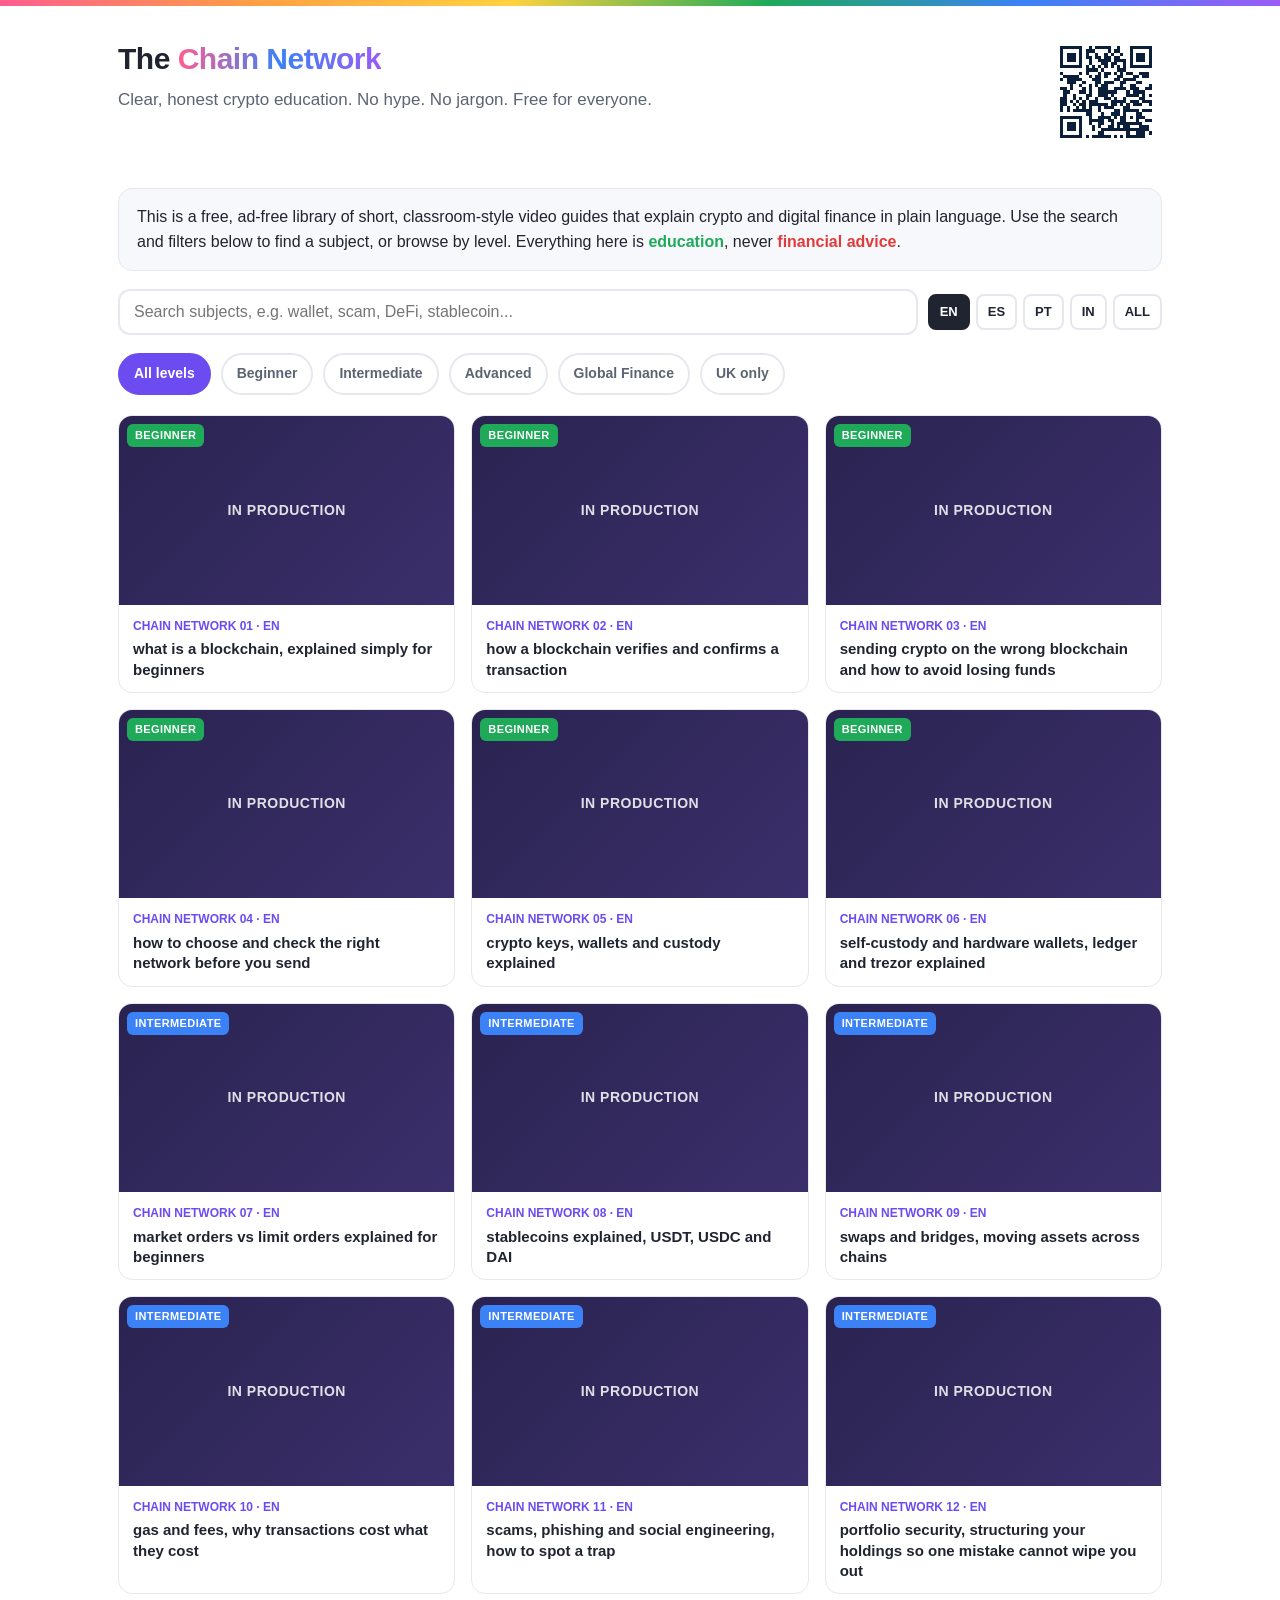
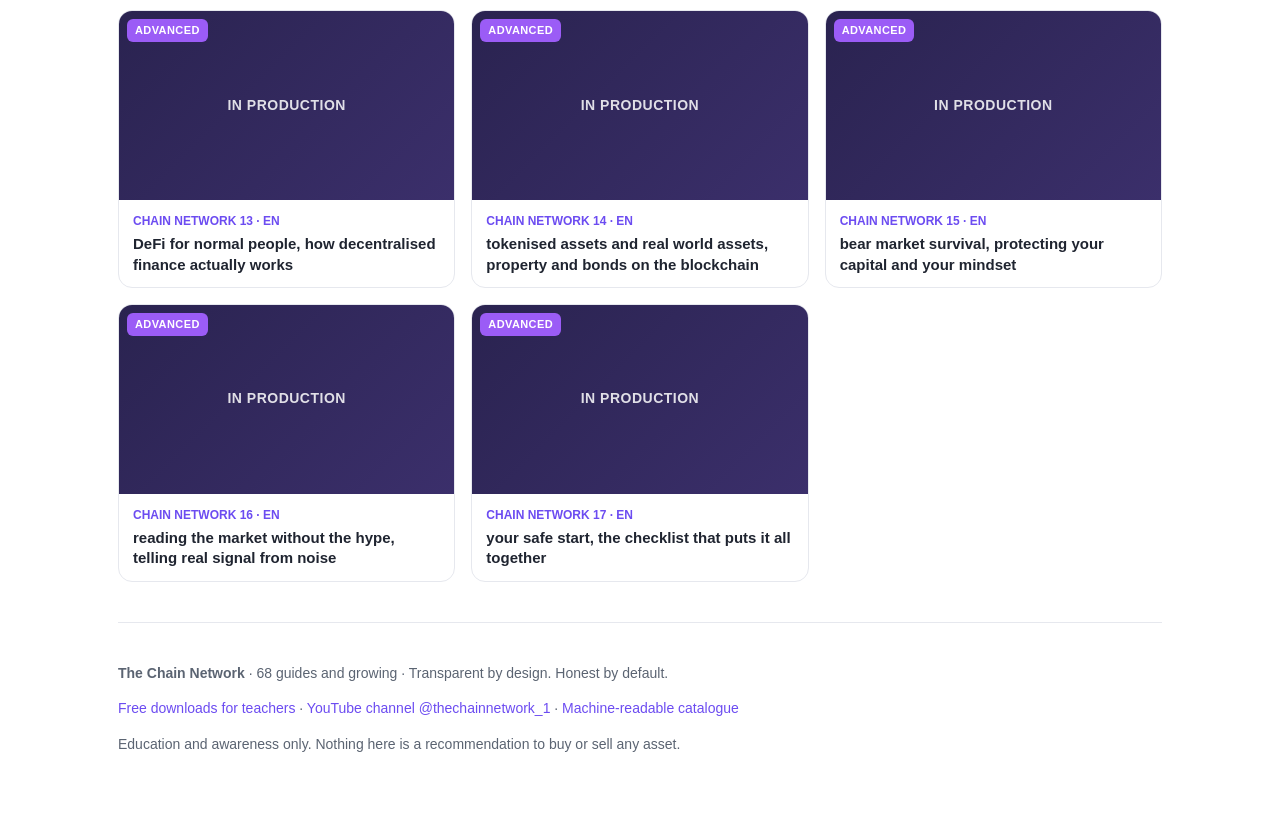
==== commit e017dbe4: "Release bot: subject 17 live on YouTube, site rebuilt" ====
--- a/index.html
+++ b/index.html
@@ -64,7 +64,7 @@
 footer{border-top:1px solid var(--line);padding:26px 0 50px;color:var(--muted);font-size:14px}
 .empty{padding:40px;text-align:center;color:var(--muted)}
 </style>
-<script type="application/ld+json">{"@context": "https://schema.org", "@type": "ItemList", "name": "The Chain Network video guides", "itemListElement": [{"@type": "ListItem", "position": 1, "item": {"@type": "VideoObject", "name": "chain network 01 - what is a blockchain, explained simply for beginners", "inLanguage": "en", "url": "https://youtu.be/P1KX4zSXxOg", "embedUrl": "https://youtu.be/P1KX4zSXxOg", "creator": {"@type": "Organization", "name": "The Chain Network"}}}, {"@type": "ListItem", "position": 2, "item": {"@type": "VideoObject", "name": "chain network 01 - qué es una blockchain, explicado de forma sencilla", "inLanguage": "es", "url": "https://youtu.be/0h98jfDIIFg", "embedUrl": "https://youtu.be/0h98jfDIIFg", "creator": {"@type": "Organization", "name": "The Chain Network"}}}, {"@type": "ListItem", "position": 3, "item": {"@type": "VideoObject", "name": "chain network 01 - o que é uma blockchain, explicado de forma simples", "inLanguage": "pt", "url": "https://youtu.be/dgSyxZmMDpA", "embedUrl": "https://youtu.be/dgSyxZmMDpA", "creator": {"@type": "Organization", "name": "The Chain Network"}}}, {"@type": "ListItem", "position": 4, "item": {"@type": "VideoObject", "name": "chain network 01 - ब्लॉकचेन क्या है, शुरुआती लोगों के लिए आसान भाषा में", "inLanguage": "hi", "url": "https://youtu.be/YOXLsU9S-Ls", "embedUrl": "https://youtu.be/YOXLsU9S-Ls", "creator": {"@type": "Organization", "name": "The Chain Network"}}}, {"@type": "ListItem", "position": 5, "item": {"@type": "VideoObject", "name": "chain network 02 - how a blockchain verifies and confirms a transaction", "inLanguage": "en", "url": "https://youtu.be/5a_mJI-xg1s", "embedUrl": "https://youtu.be/5a_mJI-xg1s", "creator": {"@type": "Organization", "name": "The Chain Network"}}}, {"@type": "ListItem", "position": 6, "item": {"@type": "VideoObject", "name": "chain network 02 - cómo verifica y confirma una transacción una blockchain", "inLanguage": "es", "url": "https://youtu.be/LIKMULEjzJ0", "embedUrl": "https://youtu.be/LIKMULEjzJ0", "creator": {"@type": "Organization", "name": "The Chain Network"}}}, {"@type": "ListItem", "position": 7, "item": {"@type": "VideoObject", "name": "chain network 02 - como uma blockchain verifica e confirma uma transação", "inLanguage": "pt", "url": "https://youtu.be/y1JQQbfEKb4", "embedUrl": "https://youtu.be/y1JQQbfEKb4", "creator": {"@type": "Organization", "name": "The Chain Network"}}}, {"@type": "ListItem", "position": 8, "item": {"@type": "VideoObject", "name": "chain network 02 - ब्लॉकचेन लेन-देन की पुष्टि और कन्फ़र्म कैसे करता है", "inLanguage": "hi", "url": "https://youtu.be/5xWLUDGcjK0", "embedUrl": "https://youtu.be/5xWLUDGcjK0", "creator": {"@type": "Organization", "name": "The Chain Network"}}}, {"@type": "ListItem", "position": 9, "item": {"@type": "VideoObject", "name": "chain network 03 - sending crypto on the wrong blockchain and how to avoid losing funds", "inLanguage": "en", "url": "https://youtu.be/haO-67Cx3kQ", "embedUrl": "https://youtu.be/haO-67Cx3kQ", "creator": {"@type": "Organization", "name": "The Chain Network"}}}, {"@type": "ListItem", "position": 10, "item": {"@type": "VideoObject", "name": "chain network 03 - enviar criptomonedas por la blockchain equivocada y cómo evitar perder tu dinero", "inLanguage": "es", "url": "https://youtu.be/gTglJXNGsr4", "embedUrl": "https://youtu.be/gTglJXNGsr4", "creator": {"@type": "Organization", "name": "The Chain Network"}}}, {"@type": "ListItem", "position": 11, "item": {"@type": "VideoObject", "name": "chain network 03 - enviar criptomoedas pela blockchain errada e como evitar perder seu dinheiro", "inLanguage": "pt", "url": "https://youtu.be/CxYfATRCoxo", "embedUrl": "https://youtu.be/CxYfATRCoxo", "creator": {"@type": "Organization", "name": "The Chain Network"}}}, {"@type": "ListItem", "position": 12, "item": {"@type": "VideoObject", "name": "chain network 03 - ग़लत ब्लॉकचेन पर क्रिप्टो भेजना और पैसे गँवाने से कैसे बचें", "inLanguage": "hi", "url": "https://youtu.be/_VcR6b56QjM", "embedUrl": "https://youtu.be/_VcR6b56QjM", "creator": {"@type": "Organization", "name": "The Chain Network"}}}, {"@type": "ListItem", "position": 13, "item": {"@type": "VideoObject", "name": "chain network 04 - how to choose and check the right network before you send", "inLanguage": "en", "url": "https://youtu.be/CcVZSHep-js", "embedUrl": "https://youtu.be/CcVZSHep-js", "creator": {"@type": "Organization", "name": "The Chain Network"}}}, {"@type": "ListItem", "position": 14, "item": {"@type": "VideoObject", "name": "chain network 04 - cómo elegir y comprobar la red correcta antes de enviar", "inLanguage": "es", "url": "https://youtu.be/uXLjKd6qZYg", "embedUrl": "https://youtu.be/uXLjKd6qZYg", "creator": {"@type": "Organization", "name": "The Chain Network"}}}, {"@type": "ListItem", "position": 15, "item": {"@type": "VideoObject", "name": "chain network 04 - como escolher e conferir a rede correta antes de enviar", "inLanguage": "pt", "url": "https://youtu.be/U4vUvNY0UAI", "embedUrl": "https://youtu.be/U4vUvNY0UAI", "creator": {"@type": "Organization", "name": "The Chain Network"}}}, {"@type": "ListItem", "position": 16, "item": {"@type": "VideoObject", "name": "chain network 04 - भेजने से पहले सही नेटवर्क कैसे चुनें और जाँचें", "inLanguage": "hi", "url": "https://youtu.be/ew-B5D_VqSw", "embedUrl": "https://youtu.be/ew-B5D_VqSw", "creator": {"@type": "Organization", "name": "The Chain Network"}}}, {"@type": "ListItem", "position": 17, "item": {"@type": "VideoObject", "name": "chain network 05 - crypto keys, wallets and custody explained", "inLanguage": "en", "url": "https://youtu.be/v04pUcx2sGk", "embedUrl": "https://youtu.be/v04pUcx2sGk", "creator": {"@type": "Organization", "name": "The Chain Network"}}}, {"@type": "ListItem", "position": 18, "item": {"@type": "VideoObject", "name": "chain network 05 - claves, monederos y custodia de criptomonedas explicado", "inLanguage": "es", "url": "https://youtu.be/GzphYn4t2DM", "embedUrl": "https://youtu.be/GzphYn4t2DM", "creator": {"@type": "Organization", "name": "The Chain Network"}}}, {"@type": "ListItem", "position": 19, "item": {"@type": "VideoObject", "name": "chain network 05 - chaves, carteiras e custódia de criptomoedas explicado", "inLanguage": "pt", "url": "https://youtu.be/hYBVbQu6Ku0", "embedUrl": "https://youtu.be/hYBVbQu6Ku0", "creator": {"@type": "Organization", "name": "The Chain Network"}}}, {"@type": "ListItem", "position": 20, "item": {"@type": "VideoObject", "name": "chain network 05 - क्रिप्टो चाबियाँ, wallet और कस्टडी आसान भाषा में", "inLanguage": "hi", "url": "https://youtu.be/QqNuuUtiWIE", "embedUrl": "https://youtu.be/QqNuuUtiWIE", "creator": {"@type": "Organization", "name": "The Chain Network"}}}, {"@type": "ListItem", "position": 21, "item": {"@type": "VideoObject", "name": "chain network 06 - self-custody and hardware wallets, ledger and trezor explained", "inLanguage": "en", "url": "https://youtu.be/VeLh-57TWec", "embedUrl": "https://youtu.be/VeLh-57TWec", "creator": {"@type": "Organization", "name": "The Chain Network"}}}, {"@type": "ListItem", "position": 22, "item": {"@type": "VideoObject", "name": "chain network 06 - autocustodia y seguridad del hardware explicado", "inLanguage": "es", "url": "https://youtu.be/97D9jCEl48E", "embedUrl": "https://youtu.be/97D9jCEl48E", "creator": {"@type": "Organization", "name": "The Chain Network"}}}, {"@type": "ListItem", "position": 23, "item": {"@type": "VideoObject", "name": "chain network 06 - autocustódia e segurança do hardware explicado", "inLanguage": "pt", "url": "https://youtu.be/0S2JnhAxK04", "embedUrl": "https://youtu.be/0S2JnhAxK04", "creator": {"@type": "Organization", "name": "The Chain Network"}}}, {"@type": "ListItem", "position": 24, "item": {"@type": "VideoObject", "name": "chain network 06 - self-custody और हार्डवेयर सुरक्षा, Ledger और Trezor समझें", "inLanguage": "hi", "url": "https://youtu.be/yRHetiPEFVA", "embedUrl": "https://youtu.be/yRHetiPEFVA", "creator": {"@type": "Organization", "name": "The Chain Network"}}}, {"@type": "ListItem", "position": 25, "item": {"@type": "VideoObject", "name": "chain network 07 - market orders vs limit orders explained for beginners", "inLanguage": "en", "url": "https://youtu.be/G_xD5g0KgKc", "embedUrl": "https://youtu.be/G_xD5g0KgKc", "creator": {"@type": "Organization", "name": "The Chain Network"}}}, {"@type": "ListItem", "position": 26, "item": {"@type": "VideoObject", "name": "chain network 07 - órdenes de mercado y órdenes límite explicado", "inLanguage": "es", "url": "https://youtu.be/5oFUrwilvYU", "embedUrl": "https://youtu.be/5oFUrwilvYU", "creator": {"@type": "Organization", "name": "The Chain Network"}}}, {"@type": "ListItem", "position": 27, "item": {"@type": "VideoObject", "name": "chain network 07 - ordens de mercado e ordens limite explicado", "inLanguage": "pt", "url": "https://youtu.be/DTRDnNpOetM", "embedUrl": "https://youtu.be/DTRDnNpOetM", "creator": {"@type": "Organization", "name": "The Chain Network"}}}, {"@type": "ListItem", "position": 28, "item": {"@type": "VideoObject", "name": "chain network 07 - market order बनाम limit order, शुरुआती लोगों के लिए आसान भाषा में", "inLanguage": "hi", "url": "https://youtu.be/eIuLO5wmU_U", "embedUrl": "https://youtu.be/eIuLO5wmU_U", "creator": {"@type": "Organization", "name": "The Chain Network"}}}, {"@type": "ListItem", "position": 29, "item": {"@type": "VideoObject", "name": "chain network 08 - stablecoins explained, USDT, USDC and DAI", "inLanguage": "en", "url": "https://youtu.be/NT36SnKScBs", "embedUrl": "https://youtu.be/NT36SnKScBs", "creator": {"@type": "Organization", "name": "The Chain Network"}}}, {"@type": "ListItem", "position": 30, "item": {"@type": "VideoObject", "name": "chain network 08 - stablecoins explicadas, USDT, USDC y DAI", "inLanguage": "es", "url": "https://youtu.be/kHwiz-qEEiA", "embedUrl": "https://youtu.be/kHwiz-qEEiA", "creator": {"@type": "Organization", "name": "The Chain Network"}}}, {"@type": "ListItem", "position": 31, "item": {"@type": "VideoObject", "name": "chain network 08 - stablecoins explicadas, USDT, USDC e DAI", "inLanguage": "pt", "url": "https://youtu.be/q7w4ZDOPm18", "embedUrl": "https://youtu.be/q7w4ZDOPm18", "creator": {"@type": "Organization", "name": "The Chain Network"}}}, {"@type": "ListItem", "position": 32, "item": {"@type": "VideoObject", "name": "chain network 08 - stablecoins समझें, USDT, USDC और DAI", "inLanguage": "hi", "url": "https://youtu.be/I9kByDLK_Kg", "embedUrl": "https://youtu.be/I9kByDLK_Kg", "creator": {"@type": "Organization", "name": "The Chain Network"}}}, {"@type": "ListItem", "position": 33, "item": {"@type": "VideoObject", "name": "chain network 09 - swaps and bridges, moving assets across chains", "inLanguage": "en", "url": "https://youtu.be/cZthgzbQDzE", "embedUrl": "https://youtu.be/cZthgzbQDzE", "creator": {"@type": "Organization", "name": "The Chain Network"}}}, {"@type": "ListItem", "position": 34, "item": {"@type": "VideoObject", "name": "chain network 09 - swaps y puentes, mover activos entre blockchains", "inLanguage": "es", "url": "https://youtu.be/HSbGiD6JAIE", "embedUrl": "https://youtu.be/HSbGiD6JAIE", "creator": {"@type": "Organization", "name": "The Chain Network"}}}, {"@type": "ListItem", "position": 35, "item": {"@type": "VideoObject", "name": "chain network 09 - swaps e pontes, movendo ativos entre blockchains", "inLanguage": "pt", "url": "https://youtu.be/dXEEYQBJPDw", "embedUrl": "https://youtu.be/dXEEYQBJPDw", "creator": {"@type": "Organization", "name": "The Chain Network"}}}, {"@type": "ListItem", "position": 36, "item": {"@type": "VideoObject", "name": "chain network 09 - swaps और bridges, एक blockchain से दूसरी पर संपत्ति ले जाना", "inLanguage": "hi", "url": "https://youtu.be/4l3Z46xBAH8", "embedUrl": "https://youtu.be/4l3Z46xBAH8", "creator": {"@type": "Organization", "name": "The Chain Network"}}}, {"@type": "ListItem", "position": 37, "item": {"@type": "VideoObject", "name": "chain network 10 - gas and fees, why transactions cost what they cost", "inLanguage": "en", "url": "https://youtu.be/5gHdL3blXTo", "embedUrl": "https://youtu.be/5gHdL3blXTo", "creator": {"@type": "Organization", "name": "The Chain Network"}}}, {"@type": "ListItem", "position": 38, "item": {"@type": "VideoObject", "name": "chain network 10 - gas y comisiones, por qué las operaciones cuestan lo que cuestan", "inLanguage": "es", "url": "https://youtu.be/TrHSYwsxFC8", "embedUrl": "https://youtu.be/TrHSYwsxFC8", "creator": {"@type": "Organization", "name": "The Chain Network"}}}, {"@type": "ListItem", "position": 39, "item": {"@type": "VideoObject", "name": "chain network 10 - gás e taxas, por que as transações custam o que custam", "inLanguage": "pt", "url": "https://youtu.be/sRVXJohAg9g", "embedUrl": "https://youtu.be/sRVXJohAg9g", "creator": {"@type": "Organization", "name": "The Chain Network"}}}, {"@type": "ListItem", "position": 40, "item": {"@type": "VideoObject", "name": "chain network 10 - gas और fees, लेन-देन की लागत इतनी क्यों होती है", "inLanguage": "hi", "url": "https://youtu.be/yWAXl_zCOso", "embedUrl": "https://youtu.be/yWAXl_zCOso", "creator": {"@type": "Organization", "name": "The Chain Network"}}}, {"@type": "ListItem", "position": 41, "item": {"@type": "VideoObject", "name": "chain network 11 - scams, phishing and social engineering, how to spot a trap", "inLanguage": "en", "url": "https://youtu.be/FbmkVEmHZ6w", "embedUrl": "https://youtu.be/FbmkVEmHZ6w", "creator": {"@type": "Organization", "name": "The Chain Network"}}}, {"@type": "ListItem", "position": 42, "item": {"@type": "VideoObject", "name": "chain network 11 - estafas, phishing e ingeniería social, cómo detectar una trampa", "inLanguage": "es", "url": "https://youtu.be/GnexkwdqQxo", "embedUrl": "https://youtu.be/GnexkwdqQxo", "creator": {"@type": "Organization", "name": "The Chain Network"}}}, {"@type": "ListItem", "position": 43, "item": {"@type": "VideoObject", "name": "chain network 11 - golpes, phishing e engenharia social, como reconhecer uma armadilha", "inLanguage": "pt", "url": "https://youtu.be/MRzqkp9RDbY", "embedUrl": "https://youtu.be/MRzqkp9RDbY", "creator": {"@type": "Organization", "name": "The Chain Network"}}}, {"@type": "ListItem", "position": 44, "item": {"@type": "VideoObject", "name": "chain network 11 - scams, phishing और social engineering, जाल को कैसे पहचानें", "inLanguage": "hi", "url": "https://youtu.be/QrAW4vMn6fo", "embedUrl": "https://youtu.be/QrAW4vMn6fo", "creator": {"@type": "Organization", "name": "The Chain Network"}}}, {"@type": "ListItem", "position": 45, "item": {"@type": "VideoObject", "name": "chain network 12 - portfolio security, structuring your holdings so one mistake cannot wipe you out", "inLanguage": "en", "url": "https://youtu.be/WNqthQ41aHE", "embedUrl": "https://youtu.be/WNqthQ41aHE", "creator": {"@type": "Organization", "name": "The Chain Network"}}}, {"@type": "ListItem", "position": 46, "item": {"@type": "VideoObject", "name": "chain network 12 - seguridad de la cartera, estructura tus tenencias para que un error no te arruine", "inLanguage": "es", "url": "https://youtu.be/exVQLRlRRAs", "embedUrl": "https://youtu.be/exVQLRlRRAs", "creator": {"@type": "Organization", "name": "The Chain Network"}}}, {"@type": "ListItem", "position": 47, "item": {"@type": "VideoObject", "name": "chain network 12 - segurança da carteira, estruture o que você tem para um erro não te arruinar", "inLanguage": "pt", "url": "https://youtu.be/KIAq2RK-t58", "embedUrl": "https://youtu.be/KIAq2RK-t58", "creator": {"@type": "Organization", "name": "The Chain Network"}}}, {"@type": "ListItem", "position": 48, "item": {"@type": "VideoObject", "name": "chain network 12 - portfolio security, अपनी होल्डिंग्स को ऐसे ढाँचा दें कि एक ग़लती आपको ख़त्म न कर सके", "inLanguage": "hi", "url": "https://youtu.be/_zctuErGR_w", "embedUrl": "https://youtu.be/_zctuErGR_w", "creator": {"@type": "Organization", "name": "The Chain Network"}}}, {"@type": "ListItem", "position": 49, "item": {"@type": "VideoObject", "name": "chain network 13 - DeFi for normal people, how decentralised finance actually works", "inLanguage": "en", "url": "https://youtu.be/PC82Whmg7FQ", "embedUrl": "https://youtu.be/PC82Whmg7FQ", "creator": {"@type": "Organization", "name": "The Chain Network"}}}, {"@type": "ListItem", "position": 50, "item": {"@type": "VideoObject", "name": "chain network 13 - DeFi para gente normal, cómo funcionan de verdad las finanzas descentralizadas", "inLanguage": "es", "url": "https://youtu.be/_oESUpyBfaE", "embedUrl": "https://youtu.be/_oESUpyBfaE", "creator": {"@type": "Organization", "name": "The Chain Network"}}}, {"@type": "ListItem", "position": 51, "item": {"@type": "VideoObject", "name": "chain network 13 - DeFi para gente normal, como as finanças descentralizadas funcionam de verdade", "inLanguage": "pt", "url": "https://youtu.be/T3K40E6P_TM", "embedUrl": "https://youtu.be/T3K40E6P_TM", "creator": {"@type": "Organization", "name": "The Chain Network"}}}, {"@type": "ListItem", "position": 52, "item": {"@type": "VideoObject", "name": "chain network 13 - DeFi आम लोगों के लिए, decentralised finance असल में कैसे काम करता है", "inLanguage": "hi", "url": "https://youtu.be/-dl_px7azkc", "embedUrl": "https://youtu.be/-dl_px7azkc", "creator": {"@type": "Organization", "name": "The Chain Network"}}}, {"@type": "ListItem", "position": 53, "item": {"@type": "VideoObject", "name": "chain network 14 - tokenised assets and real world assets, property and bonds on the blockchain", "inLanguage": "en", "url": "https://youtu.be/c1Ocv5ad9E8", "embedUrl": "https://youtu.be/c1Ocv5ad9E8", "creator": {"@type": "Organization", "name": "The Chain Network"}}}, {"@type": "ListItem", "position": 54, "item": {"@type": "VideoObject", "name": "chain network 14 - activos tokenizados y activos del mundo real, vivienda y bonos en la blockchain", "inLanguage": "es", "url": "https://youtu.be/dHIvirW7cY8", "embedUrl": "https://youtu.be/dHIvirW7cY8", "creator": {"@type": "Organization", "name": "The Chain Network"}}}, {"@type": "ListItem", "position": 55, "item": {"@type": "VideoObject", "name": "chain network 14 - ativos tokenizados e ativos do mundo real, imóveis e títulos na blockchain", "inLanguage": "pt", "url": "https://youtu.be/Qr6spnG6aZI", "embedUrl": "https://youtu.be/Qr6spnG6aZI", "creator": {"@type": "Organization", "name": "The Chain Network"}}}, {"@type": "ListItem", "position": 56, "item": {"@type": "VideoObject", "name": "chain network 14 - tokenised assets और real world assets, घर-ज़मीन और bonds को blockchain पर लाना", "inLanguage": "hi", "url": "https://youtu.be/s84nstsMn88", "embedUrl": "https://youtu.be/s84nstsMn88", "creator": {"@type": "Organization", "name": "The Chain Network"}}}, {"@type": "ListItem", "position": 57, "item": {"@type": "VideoObject", "name": "chain network 15 - bear market survival, protecting your capital and your mindset", "inLanguage": "en", "url": "https://youtu.be/91I8kMV1XI0", "embedUrl": "https://youtu.be/91I8kMV1XI0", "creator": {"@type": "Organization", "name": "The Chain Network"}}}, {"@type": "ListItem", "position": 58, "item": {"@type": "VideoObject", "name": "chain network 15 - sobrevivir a un mercado bajista, proteger tu capital y tu mentalidad", "inLanguage": "es", "url": "https://youtu.be/NqASWqG5e6I", "embedUrl": "https://youtu.be/NqASWqG5e6I", "creator": {"@type": "Organization", "name": "The Chain Network"}}}, {"@type": "ListItem", "position": 59, "item": {"@type": "VideoObject", "name": "chain network 15 - sobreviver a um mercado de baixa, proteger o seu capital e a sua cabeça", "inLanguage": "pt", "url": "https://youtu.be/1cChzVv9tNI", "embedUrl": "https://youtu.be/1cChzVv9tNI", "creator": {"@type": "Organization", "name": "The Chain Network"}}}, {"@type": "ListItem", "position": 60, "item": {"@type": "VideoObject", "name": "chain network 15 - bear market में टिके रहना, अपनी पूँजी और अपने दिमाग़ की रक्षा", "inLanguage": "hi", "url": "https://youtu.be/8R3t4n_k3EY", "embedUrl": "https://youtu.be/8R3t4n_k3EY", "creator": {"@type": "Organization", "name": "The Chain Network"}}}, {"@type": "ListItem", "position": 61, "item": {"@type": "VideoObject", "name": "chain network 16 - reading the market without the hype, telling real signal from noise", "inLanguage": "en", "url": "https://youtu.be/yk3QiFDwfYU", "embedUrl": "https://youtu.be/yk3QiFDwfYU", "creator": {"@type": "Organization", "name": "The Chain Network"}}}, {"@type": "ListItem", "position": 62, "item": {"@type": "VideoObject", "name": "chain network 16 - leer el mercado sin el ruido, distinguir la señal real de la euforia", "inLanguage": "es", "url": "https://youtu.be/0aaXaPblOfI", "embedUrl": "https://youtu.be/0aaXaPblOfI", "creator": {"@type": "Organization", "name": "The Chain Network"}}}, {"@type": "ListItem", "position": 63, "item": {"@type": "VideoObject", "name": "chain network 16 - ler o mercado sem o hype, separar o sinal verdadeiro do ruído", "inLanguage": "pt", "url": "https://youtu.be/qrSavdAsey8", "embedUrl": "https://youtu.be/qrSavdAsey8", "creator": {"@type": "Organization", "name": "The Chain Network"}}}, {"@type": "ListItem", "position": 64, "item": {"@type": "VideoObject", "name": "chain network 16 - बाज़ार को बिना hype के पढ़ना, असली संकेत को शोर से अलग पहचानना", "inLanguage": "hi", "url": "https://youtu.be/PurnOxKGJJc", "embedUrl": "https://youtu.be/PurnOxKGJJc", "creator": {"@type": "Organization", "name": "The Chain Network"}}}]}</script>
+<script type="application/ld+json">{"@context": "https://schema.org", "@type": "ItemList", "name": "The Chain Network video guides", "itemListElement": [{"@type": "ListItem", "position": 1, "item": {"@type": "VideoObject", "name": "chain network 01 - what is a blockchain, explained simply for beginners", "inLanguage": "en", "url": "https://youtu.be/P1KX4zSXxOg", "embedUrl": "https://youtu.be/P1KX4zSXxOg", "creator": {"@type": "Organization", "name": "The Chain Network"}}}, {"@type": "ListItem", "position": 2, "item": {"@type": "VideoObject", "name": "chain network 01 - qué es una blockchain, explicado de forma sencilla", "inLanguage": "es", "url": "https://youtu.be/0h98jfDIIFg", "embedUrl": "https://youtu.be/0h98jfDIIFg", "creator": {"@type": "Organization", "name": "The Chain Network"}}}, {"@type": "ListItem", "position": 3, "item": {"@type": "VideoObject", "name": "chain network 01 - o que é uma blockchain, explicado de forma simples", "inLanguage": "pt", "url": "https://youtu.be/dgSyxZmMDpA", "embedUrl": "https://youtu.be/dgSyxZmMDpA", "creator": {"@type": "Organization", "name": "The Chain Network"}}}, {"@type": "ListItem", "position": 4, "item": {"@type": "VideoObject", "name": "chain network 01 - ब्लॉकचेन क्या है, शुरुआती लोगों के लिए आसान भाषा में", "inLanguage": "hi", "url": "https://youtu.be/YOXLsU9S-Ls", "embedUrl": "https://youtu.be/YOXLsU9S-Ls", "creator": {"@type": "Organization", "name": "The Chain Network"}}}, {"@type": "ListItem", "position": 5, "item": {"@type": "VideoObject", "name": "chain network 02 - how a blockchain verifies and confirms a transaction", "inLanguage": "en", "url": "https://youtu.be/5a_mJI-xg1s", "embedUrl": "https://youtu.be/5a_mJI-xg1s", "creator": {"@type": "Organization", "name": "The Chain Network"}}}, {"@type": "ListItem", "position": 6, "item": {"@type": "VideoObject", "name": "chain network 02 - cómo verifica y confirma una transacción una blockchain", "inLanguage": "es", "url": "https://youtu.be/LIKMULEjzJ0", "embedUrl": "https://youtu.be/LIKMULEjzJ0", "creator": {"@type": "Organization", "name": "The Chain Network"}}}, {"@type": "ListItem", "position": 7, "item": {"@type": "VideoObject", "name": "chain network 02 - como uma blockchain verifica e confirma uma transação", "inLanguage": "pt", "url": "https://youtu.be/y1JQQbfEKb4", "embedUrl": "https://youtu.be/y1JQQbfEKb4", "creator": {"@type": "Organization", "name": "The Chain Network"}}}, {"@type": "ListItem", "position": 8, "item": {"@type": "VideoObject", "name": "chain network 02 - ब्लॉकचेन लेन-देन की पुष्टि और कन्फ़र्म कैसे करता है", "inLanguage": "hi", "url": "https://youtu.be/5xWLUDGcjK0", "embedUrl": "https://youtu.be/5xWLUDGcjK0", "creator": {"@type": "Organization", "name": "The Chain Network"}}}, {"@type": "ListItem", "position": 9, "item": {"@type": "VideoObject", "name": "chain network 03 - sending crypto on the wrong blockchain and how to avoid losing funds", "inLanguage": "en", "url": "https://youtu.be/haO-67Cx3kQ", "embedUrl": "https://youtu.be/haO-67Cx3kQ", "creator": {"@type": "Organization", "name": "The Chain Network"}}}, {"@type": "ListItem", "position": 10, "item": {"@type": "VideoObject", "name": "chain network 03 - enviar criptomonedas por la blockchain equivocada y cómo evitar perder tu dinero", "inLanguage": "es", "url": "https://youtu.be/gTglJXNGsr4", "embedUrl": "https://youtu.be/gTglJXNGsr4", "creator": {"@type": "Organization", "name": "The Chain Network"}}}, {"@type": "ListItem", "position": 11, "item": {"@type": "VideoObject", "name": "chain network 03 - enviar criptomoedas pela blockchain errada e como evitar perder seu dinheiro", "inLanguage": "pt", "url": "https://youtu.be/CxYfATRCoxo", "embedUrl": "https://youtu.be/CxYfATRCoxo", "creator": {"@type": "Organization", "name": "The Chain Network"}}}, {"@type": "ListItem", "position": 12, "item": {"@type": "VideoObject", "name": "chain network 03 - ग़लत ब्लॉकचेन पर क्रिप्टो भेजना और पैसे गँवाने से कैसे बचें", "inLanguage": "hi", "url": "https://youtu.be/_VcR6b56QjM", "embedUrl": "https://youtu.be/_VcR6b56QjM", "creator": {"@type": "Organization", "name": "The Chain Network"}}}, {"@type": "ListItem", "position": 13, "item": {"@type": "VideoObject", "name": "chain network 04 - how to choose and check the right network before you send", "inLanguage": "en", "url": "https://youtu.be/CcVZSHep-js", "embedUrl": "https://youtu.be/CcVZSHep-js", "creator": {"@type": "Organization", "name": "The Chain Network"}}}, {"@type": "ListItem", "position": 14, "item": {"@type": "VideoObject", "name": "chain network 04 - cómo elegir y comprobar la red correcta antes de enviar", "inLanguage": "es", "url": "https://youtu.be/uXLjKd6qZYg", "embedUrl": "https://youtu.be/uXLjKd6qZYg", "creator": {"@type": "Organization", "name": "The Chain Network"}}}, {"@type": "ListItem", "position": 15, "item": {"@type": "VideoObject", "name": "chain network 04 - como escolher e conferir a rede correta antes de enviar", "inLanguage": "pt", "url": "https://youtu.be/U4vUvNY0UAI", "embedUrl": "https://youtu.be/U4vUvNY0UAI", "creator": {"@type": "Organization", "name": "The Chain Network"}}}, {"@type": "ListItem", "position": 16, "item": {"@type": "VideoObject", "name": "chain network 04 - भेजने से पहले सही नेटवर्क कैसे चुनें और जाँचें", "inLanguage": "hi", "url": "https://youtu.be/ew-B5D_VqSw", "embedUrl": "https://youtu.be/ew-B5D_VqSw", "creator": {"@type": "Organization", "name": "The Chain Network"}}}, {"@type": "ListItem", "position": 17, "item": {"@type": "VideoObject", "name": "chain network 05 - crypto keys, wallets and custody explained", "inLanguage": "en", "url": "https://youtu.be/v04pUcx2sGk", "embedUrl": "https://youtu.be/v04pUcx2sGk", "creator": {"@type": "Organization", "name": "The Chain Network"}}}, {"@type": "ListItem", "position": 18, "item": {"@type": "VideoObject", "name": "chain network 05 - claves, monederos y custodia de criptomonedas explicado", "inLanguage": "es", "url": "https://youtu.be/GzphYn4t2DM", "embedUrl": "https://youtu.be/GzphYn4t2DM", "creator": {"@type": "Organization", "name": "The Chain Network"}}}, {"@type": "ListItem", "position": 19, "item": {"@type": "VideoObject", "name": "chain network 05 - chaves, carteiras e custódia de criptomoedas explicado", "inLanguage": "pt", "url": "https://youtu.be/hYBVbQu6Ku0", "embedUrl": "https://youtu.be/hYBVbQu6Ku0", "creator": {"@type": "Organization", "name": "The Chain Network"}}}, {"@type": "ListItem", "position": 20, "item": {"@type": "VideoObject", "name": "chain network 05 - क्रिप्टो चाबियाँ, wallet और कस्टडी आसान भाषा में", "inLanguage": "hi", "url": "https://youtu.be/QqNuuUtiWIE", "embedUrl": "https://youtu.be/QqNuuUtiWIE", "creator": {"@type": "Organization", "name": "The Chain Network"}}}, {"@type": "ListItem", "position": 21, "item": {"@type": "VideoObject", "name": "chain network 06 - self-custody and hardware wallets, ledger and trezor explained", "inLanguage": "en", "url": "https://youtu.be/VeLh-57TWec", "embedUrl": "https://youtu.be/VeLh-57TWec", "creator": {"@type": "Organization", "name": "The Chain Network"}}}, {"@type": "ListItem", "position": 22, "item": {"@type": "VideoObject", "name": "chain network 06 - autocustodia y seguridad del hardware explicado", "inLanguage": "es", "url": "https://youtu.be/97D9jCEl48E", "embedUrl": "https://youtu.be/97D9jCEl48E", "creator": {"@type": "Organization", "name": "The Chain Network"}}}, {"@type": "ListItem", "position": 23, "item": {"@type": "VideoObject", "name": "chain network 06 - autocustódia e segurança do hardware explicado", "inLanguage": "pt", "url": "https://youtu.be/0S2JnhAxK04", "embedUrl": "https://youtu.be/0S2JnhAxK04", "creator": {"@type": "Organization", "name": "The Chain Network"}}}, {"@type": "ListItem", "position": 24, "item": {"@type": "VideoObject", "name": "chain network 06 - self-custody और हार्डवेयर सुरक्षा, Ledger और Trezor समझें", "inLanguage": "hi", "url": "https://youtu.be/yRHetiPEFVA", "embedUrl": "https://youtu.be/yRHetiPEFVA", "creator": {"@type": "Organization", "name": "The Chain Network"}}}, {"@type": "ListItem", "position": 25, "item": {"@type": "VideoObject", "name": "chain network 07 - market orders vs limit orders explained for beginners", "inLanguage": "en", "url": "https://youtu.be/G_xD5g0KgKc", "embedUrl": "https://youtu.be/G_xD5g0KgKc", "creator": {"@type": "Organization", "name": "The Chain Network"}}}, {"@type": "ListItem", "position": 26, "item": {"@type": "VideoObject", "name": "chain network 07 - órdenes de mercado y órdenes límite explicado", "inLanguage": "es", "url": "https://youtu.be/5oFUrwilvYU", "embedUrl": "https://youtu.be/5oFUrwilvYU", "creator": {"@type": "Organization", "name": "The Chain Network"}}}, {"@type": "ListItem", "position": 27, "item": {"@type": "VideoObject", "name": "chain network 07 - ordens de mercado e ordens limite explicado", "inLanguage": "pt", "url": "https://youtu.be/DTRDnNpOetM", "embedUrl": "https://youtu.be/DTRDnNpOetM", "creator": {"@type": "Organization", "name": "The Chain Network"}}}, {"@type": "ListItem", "position": 28, "item": {"@type": "VideoObject", "name": "chain network 07 - market order बनाम limit order, शुरुआती लोगों के लिए आसान भाषा में", "inLanguage": "hi", "url": "https://youtu.be/eIuLO5wmU_U", "embedUrl": "https://youtu.be/eIuLO5wmU_U", "creator": {"@type": "Organization", "name": "The Chain Network"}}}, {"@type": "ListItem", "position": 29, "item": {"@type": "VideoObject", "name": "chain network 08 - stablecoins explained, USDT, USDC and DAI", "inLanguage": "en", "url": "https://youtu.be/NT36SnKScBs", "embedUrl": "https://youtu.be/NT36SnKScBs", "creator": {"@type": "Organization", "name": "The Chain Network"}}}, {"@type": "ListItem", "position": 30, "item": {"@type": "VideoObject", "name": "chain network 08 - stablecoins explicadas, USDT, USDC y DAI", "inLanguage": "es", "url": "https://youtu.be/kHwiz-qEEiA", "embedUrl": "https://youtu.be/kHwiz-qEEiA", "creator": {"@type": "Organization", "name": "The Chain Network"}}}, {"@type": "ListItem", "position": 31, "item": {"@type": "VideoObject", "name": "chain network 08 - stablecoins explicadas, USDT, USDC e DAI", "inLanguage": "pt", "url": "https://youtu.be/q7w4ZDOPm18", "embedUrl": "https://youtu.be/q7w4ZDOPm18", "creator": {"@type": "Organization", "name": "The Chain Network"}}}, {"@type": "ListItem", "position": 32, "item": {"@type": "VideoObject", "name": "chain network 08 - stablecoins समझें, USDT, USDC और DAI", "inLanguage": "hi", "url": "https://youtu.be/I9kByDLK_Kg", "embedUrl": "https://youtu.be/I9kByDLK_Kg", "creator": {"@type": "Organization", "name": "The Chain Network"}}}, {"@type": "ListItem", "position": 33, "item": {"@type": "VideoObject", "name": "chain network 09 - swaps and bridges, moving assets across chains", "inLanguage": "en", "url": "https://youtu.be/cZthgzbQDzE", "embedUrl": "https://youtu.be/cZthgzbQDzE", "creator": {"@type": "Organization", "name": "The Chain Network"}}}, {"@type": "ListItem", "position": 34, "item": {"@type": "VideoObject", "name": "chain network 09 - swaps y puentes, mover activos entre blockchains", "inLanguage": "es", "url": "https://youtu.be/HSbGiD6JAIE", "embedUrl": "https://youtu.be/HSbGiD6JAIE", "creator": {"@type": "Organization", "name": "The Chain Network"}}}, {"@type": "ListItem", "position": 35, "item": {"@type": "VideoObject", "name": "chain network 09 - swaps e pontes, movendo ativos entre blockchains", "inLanguage": "pt", "url": "https://youtu.be/dXEEYQBJPDw", "embedUrl": "https://youtu.be/dXEEYQBJPDw", "creator": {"@type": "Organization", "name": "The Chain Network"}}}, {"@type": "ListItem", "position": 36, "item": {"@type": "VideoObject", "name": "chain network 09 - swaps और bridges, एक blockchain से दूसरी पर संपत्ति ले जाना", "inLanguage": "hi", "url": "https://youtu.be/4l3Z46xBAH8", "embedUrl": "https://youtu.be/4l3Z46xBAH8", "creator": {"@type": "Organization", "name": "The Chain Network"}}}, {"@type": "ListItem", "position": 37, "item": {"@type": "VideoObject", "name": "chain network 10 - gas and fees, why transactions cost what they cost", "inLanguage": "en", "url": "https://youtu.be/5gHdL3blXTo", "embedUrl": "https://youtu.be/5gHdL3blXTo", "creator": {"@type": "Organization", "name": "The Chain Network"}}}, {"@type": "ListItem", "position": 38, "item": {"@type": "VideoObject", "name": "chain network 10 - gas y comisiones, por qué las operaciones cuestan lo que cuestan", "inLanguage": "es", "url": "https://youtu.be/TrHSYwsxFC8", "embedUrl": "https://youtu.be/TrHSYwsxFC8", "creator": {"@type": "Organization", "name": "The Chain Network"}}}, {"@type": "ListItem", "position": 39, "item": {"@type": "VideoObject", "name": "chain network 10 - gás e taxas, por que as transações custam o que custam", "inLanguage": "pt", "url": "https://youtu.be/sRVXJohAg9g", "embedUrl": "https://youtu.be/sRVXJohAg9g", "creator": {"@type": "Organization", "name": "The Chain Network"}}}, {"@type": "ListItem", "position": 40, "item": {"@type": "VideoObject", "name": "chain network 10 - gas और fees, लेन-देन की लागत इतनी क्यों होती है", "inLanguage": "hi", "url": "https://youtu.be/yWAXl_zCOso", "embedUrl": "https://youtu.be/yWAXl_zCOso", "creator": {"@type": "Organization", "name": "The Chain Network"}}}, {"@type": "ListItem", "position": 41, "item": {"@type": "VideoObject", "name": "chain network 11 - scams, phishing and social engineering, how to spot a trap", "inLanguage": "en", "url": "https://youtu.be/FbmkVEmHZ6w", "embedUrl": "https://youtu.be/FbmkVEmHZ6w", "creator": {"@type": "Organization", "name": "The Chain Network"}}}, {"@type": "ListItem", "position": 42, "item": {"@type": "VideoObject", "name": "chain network 11 - estafas, phishing e ingeniería social, cómo detectar una trampa", "inLanguage": "es", "url": "https://youtu.be/GnexkwdqQxo", "embedUrl": "https://youtu.be/GnexkwdqQxo", "creator": {"@type": "Organization", "name": "The Chain Network"}}}, {"@type": "ListItem", "position": 43, "item": {"@type": "VideoObject", "name": "chain network 11 - golpes, phishing e engenharia social, como reconhecer uma armadilha", "inLanguage": "pt", "url": "https://youtu.be/MRzqkp9RDbY", "embedUrl": "https://youtu.be/MRzqkp9RDbY", "creator": {"@type": "Organization", "name": "The Chain Network"}}}, {"@type": "ListItem", "position": 44, "item": {"@type": "VideoObject", "name": "chain network 11 - scams, phishing और social engineering, जाल को कैसे पहचानें", "inLanguage": "hi", "url": "https://youtu.be/QrAW4vMn6fo", "embedUrl": "https://youtu.be/QrAW4vMn6fo", "creator": {"@type": "Organization", "name": "The Chain Network"}}}, {"@type": "ListItem", "position": 45, "item": {"@type": "VideoObject", "name": "chain network 12 - portfolio security, structuring your holdings so one mistake cannot wipe you out", "inLanguage": "en", "url": "https://youtu.be/WNqthQ41aHE", "embedUrl": "https://youtu.be/WNqthQ41aHE", "creator": {"@type": "Organization", "name": "The Chain Network"}}}, {"@type": "ListItem", "position": 46, "item": {"@type": "VideoObject", "name": "chain network 12 - seguridad de la cartera, estructura tus tenencias para que un error no te arruine", "inLanguage": "es", "url": "https://youtu.be/exVQLRlRRAs", "embedUrl": "https://youtu.be/exVQLRlRRAs", "creator": {"@type": "Organization", "name": "The Chain Network"}}}, {"@type": "ListItem", "position": 47, "item": {"@type": "VideoObject", "name": "chain network 12 - segurança da carteira, estruture o que você tem para um erro não te arruinar", "inLanguage": "pt", "url": "https://youtu.be/KIAq2RK-t58", "embedUrl": "https://youtu.be/KIAq2RK-t58", "creator": {"@type": "Organization", "name": "The Chain Network"}}}, {"@type": "ListItem", "position": 48, "item": {"@type": "VideoObject", "name": "chain network 12 - portfolio security, अपनी होल्डिंग्स को ऐसे ढाँचा दें कि एक ग़लती आपको ख़त्म न कर सके", "inLanguage": "hi", "url": "https://youtu.be/_zctuErGR_w", "embedUrl": "https://youtu.be/_zctuErGR_w", "creator": {"@type": "Organization", "name": "The Chain Network"}}}, {"@type": "ListItem", "position": 49, "item": {"@type": "VideoObject", "name": "chain network 13 - DeFi for normal people, how decentralised finance actually works", "inLanguage": "en", "url": "https://youtu.be/PC82Whmg7FQ", "embedUrl": "https://youtu.be/PC82Whmg7FQ", "creator": {"@type": "Organization", "name": "The Chain Network"}}}, {"@type": "ListItem", "position": 50, "item": {"@type": "VideoObject", "name": "chain network 13 - DeFi para gente normal, cómo funcionan de verdad las finanzas descentralizadas", "inLanguage": "es", "url": "https://youtu.be/_oESUpyBfaE", "embedUrl": "https://youtu.be/_oESUpyBfaE", "creator": {"@type": "Organization", "name": "The Chain Network"}}}, {"@type": "ListItem", "position": 51, "item": {"@type": "VideoObject", "name": "chain network 13 - DeFi para gente normal, como as finanças descentralizadas funcionam de verdade", "inLanguage": "pt", "url": "https://youtu.be/T3K40E6P_TM", "embedUrl": "https://youtu.be/T3K40E6P_TM", "creator": {"@type": "Organization", "name": "The Chain Network"}}}, {"@type": "ListItem", "position": 52, "item": {"@type": "VideoObject", "name": "chain network 13 - DeFi आम लोगों के लिए, decentralised finance असल में कैसे काम करता है", "inLanguage": "hi", "url": "https://youtu.be/-dl_px7azkc", "embedUrl": "https://youtu.be/-dl_px7azkc", "creator": {"@type": "Organization", "name": "The Chain Network"}}}, {"@type": "ListItem", "position": 53, "item": {"@type": "VideoObject", "name": "chain network 14 - tokenised assets and real world assets, property and bonds on the blockchain", "inLanguage": "en", "url": "https://youtu.be/c1Ocv5ad9E8", "embedUrl": "https://youtu.be/c1Ocv5ad9E8", "creator": {"@type": "Organization", "name": "The Chain Network"}}}, {"@type": "ListItem", "position": 54, "item": {"@type": "VideoObject", "name": "chain network 14 - activos tokenizados y activos del mundo real, vivienda y bonos en la blockchain", "inLanguage": "es", "url": "https://youtu.be/dHIvirW7cY8", "embedUrl": "https://youtu.be/dHIvirW7cY8", "creator": {"@type": "Organization", "name": "The Chain Network"}}}, {"@type": "ListItem", "position": 55, "item": {"@type": "VideoObject", "name": "chain network 14 - ativos tokenizados e ativos do mundo real, imóveis e títulos na blockchain", "inLanguage": "pt", "url": "https://youtu.be/Qr6spnG6aZI", "embedUrl": "https://youtu.be/Qr6spnG6aZI", "creator": {"@type": "Organization", "name": "The Chain Network"}}}, {"@type": "ListItem", "position": 56, "item": {"@type": "VideoObject", "name": "chain network 14 - tokenised assets और real world assets, घर-ज़मीन और bonds को blockchain पर लाना", "inLanguage": "hi", "url": "https://youtu.be/s84nstsMn88", "embedUrl": "https://youtu.be/s84nstsMn88", "creator": {"@type": "Organization", "name": "The Chain Network"}}}, {"@type": "ListItem", "position": 57, "item": {"@type": "VideoObject", "name": "chain network 15 - bear market survival, protecting your capital and your mindset", "inLanguage": "en", "url": "https://youtu.be/91I8kMV1XI0", "embedUrl": "https://youtu.be/91I8kMV1XI0", "creator": {"@type": "Organization", "name": "The Chain Network"}}}, {"@type": "ListItem", "position": 58, "item": {"@type": "VideoObject", "name": "chain network 15 - sobrevivir a un mercado bajista, proteger tu capital y tu mentalidad", "inLanguage": "es", "url": "https://youtu.be/NqASWqG5e6I", "embedUrl": "https://youtu.be/NqASWqG5e6I", "creator": {"@type": "Organization", "name": "The Chain Network"}}}, {"@type": "ListItem", "position": 59, "item": {"@type": "VideoObject", "name": "chain network 15 - sobreviver a um mercado de baixa, proteger o seu capital e a sua cabeça", "inLanguage": "pt", "url": "https://youtu.be/1cChzVv9tNI", "embedUrl": "https://youtu.be/1cChzVv9tNI", "creator": {"@type": "Organization", "name": "The Chain Network"}}}, {"@type": "ListItem", "position": 60, "item": {"@type": "VideoObject", "name": "chain network 15 - bear market में टिके रहना, अपनी पूँजी और अपने दिमाग़ की रक्षा", "inLanguage": "hi", "url": "https://youtu.be/8R3t4n_k3EY", "embedUrl": "https://youtu.be/8R3t4n_k3EY", "creator": {"@type": "Organization", "name": "The Chain Network"}}}, {"@type": "ListItem", "position": 61, "item": {"@type": "VideoObject", "name": "chain network 16 - reading the market without the hype, telling real signal from noise", "inLanguage": "en", "url": "https://youtu.be/yk3QiFDwfYU", "embedUrl": "https://youtu.be/yk3QiFDwfYU", "creator": {"@type": "Organization", "name": "The Chain Network"}}}, {"@type": "ListItem", "position": 62, "item": {"@type": "VideoObject", "name": "chain network 16 - leer el mercado sin el ruido, distinguir la señal real de la euforia", "inLanguage": "es", "url": "https://youtu.be/0aaXaPblOfI", "embedUrl": "https://youtu.be/0aaXaPblOfI", "creator": {"@type": "Organization", "name": "The Chain Network"}}}, {"@type": "ListItem", "position": 63, "item": {"@type": "VideoObject", "name": "chain network 16 - ler o mercado sem o hype, separar o sinal verdadeiro do ruído", "inLanguage": "pt", "url": "https://youtu.be/qrSavdAsey8", "embedUrl": "https://youtu.be/qrSavdAsey8", "creator": {"@type": "Organization", "name": "The Chain Network"}}}, {"@type": "ListItem", "position": 64, "item": {"@type": "VideoObject", "name": "chain network 16 - बाज़ार को बिना hype के पढ़ना, असली संकेत को शोर से अलग पहचानना", "inLanguage": "hi", "url": "https://youtu.be/PurnOxKGJJc", "embedUrl": "https://youtu.be/PurnOxKGJJc", "creator": {"@type": "Organization", "name": "The Chain Network"}}}, {"@type": "ListItem", "position": 65, "item": {"@type": "VideoObject", "name": "chain network 17 - your safe start, the checklist that puts it all together", "inLanguage": "en", "url": "https://youtu.be/hnvm3PKBGw4", "embedUrl": "https://youtu.be/hnvm3PKBGw4", "creator": {"@type": "Organization", "name": "The Chain Network"}}}, {"@type": "ListItem", "position": 66, "item": {"@type": "VideoObject", "name": "chain network 17 - tu comienzo seguro, la lista de comprobación que lo une todo", "inLanguage": "es", "url": "https://youtu.be/JjLXHiomEu8", "embedUrl": "https://youtu.be/JjLXHiomEu8", "creator": {"@type": "Organization", "name": "The Chain Network"}}}, {"@type": "ListItem", "position": 67, "item": {"@type": "VideoObject", "name": "chain network 17 - seu começo seguro, a lista de verificação que junta tudo", "inLanguage": "pt", "url": "https://youtu.be/7hSicMczJqo", "embedUrl": "https://youtu.be/7hSicMczJqo", "creator": {"@type": "Organization", "name": "The Chain Network"}}}, {"@type": "ListItem", "position": 68, "item": {"@type": "VideoObject", "name": "chain network 17 - आपकी सुरक्षित शुरुआत, वह checklist जो सब कुछ एक जगह जोड़ती है", "inLanguage": "hi", "url": "https://youtu.be/l6n27vYi30Y", "embedUrl": "https://youtu.be/l6n27vYi30Y", "creator": {"@type": "Organization", "name": "The Chain Network"}}}]}</script>
 </head>
 <body>
 <div class="rainbow"></div>
@@ -171,11 +171,15 @@
 <article class="card" data-lang="es" data-level="advanced" data-tag="reading_market_no_hype" data-text="leer el mercado sin el ruido, distinguir la señal real de la euforia reading_market_no_hype"><a class="thumb" href="https://youtu.be/0aaXaPblOfI" target="_blank" rel="noopener"><span class="lvl advanced">Advanced</span><img loading="lazy" src="https://i.ytimg.com/vi/0aaXaPblOfI/hqdefault.jpg" onerror="this.classList.add('fallback');this.parentNode.classList.add('pending')" alt="chain network 16 - leer el mercado sin el ruido, distinguir la señal real de la euforia"></a><div class="body"><div class="num">CHAIN NETWORK 16 · ES</div><h3>leer el mercado sin el ruido, distinguir la señal real de la euforia</h3></div></article>
 <article class="card" data-lang="pt" data-level="advanced" data-tag="reading_market_no_hype" data-text="ler o mercado sem o hype, separar o sinal verdadeiro do ruído reading_market_no_hype"><a class="thumb" href="https://youtu.be/qrSavdAsey8" target="_blank" rel="noopener"><span class="lvl advanced">Advanced</span><img loading="lazy" src="https://i.ytimg.com/vi/qrSavdAsey8/hqdefault.jpg" onerror="this.classList.add('fallback');this.parentNode.classList.add('pending')" alt="chain network 16 - ler o mercado sem o hype, separar o sinal verdadeiro do ruído"></a><div class="body"><div class="num">CHAIN NETWORK 16 · PT</div><h3>ler o mercado sem o hype, separar o sinal verdadeiro do ruído</h3></div></article>
 <article class="card" data-lang="hi" data-level="advanced" data-tag="reading_market_no_hype" data-text="बाज़ार को बिना hype के पढ़ना, असली संकेत को शोर से अलग पहचानना reading_market_no_hype"><a class="thumb" href="https://youtu.be/PurnOxKGJJc" target="_blank" rel="noopener"><span class="lvl advanced">Advanced</span><img loading="lazy" src="https://i.ytimg.com/vi/PurnOxKGJJc/hqdefault.jpg" onerror="this.classList.add('fallback');this.parentNode.classList.add('pending')" alt="chain network 16 - बाज़ार को बिना hype के पढ़ना, असली संकेत को शोर से अलग पहचानना"></a><div class="body"><div class="num">CHAIN NETWORK 16 · HI</div><h3>बाज़ार को बिना hype के पढ़ना, असली संकेत को शोर से अलग पहचानना</h3></div></article>
+<article class="card" data-lang="en" data-level="advanced" data-tag="safe_start_checklist" data-text="your safe start, the checklist that puts it all together safe_start_checklist"><a class="thumb" href="https://youtu.be/hnvm3PKBGw4" target="_blank" rel="noopener"><span class="lvl advanced">Advanced</span><img loading="lazy" src="https://i.ytimg.com/vi/hnvm3PKBGw4/hqdefault.jpg" onerror="this.classList.add('fallback');this.parentNode.classList.add('pending')" alt="chain network 17 - your safe start, the checklist that puts it all together"></a><div class="body"><div class="num">CHAIN NETWORK 17 · EN</div><h3>your safe start, the checklist that puts it all together</h3></div></article>
+<article class="card" data-lang="es" data-level="advanced" data-tag="safe_start_checklist" data-text="tu comienzo seguro, la lista de comprobación que lo une todo safe_start_checklist"><a class="thumb" href="https://youtu.be/JjLXHiomEu8" target="_blank" rel="noopener"><span class="lvl advanced">Advanced</span><img loading="lazy" src="https://i.ytimg.com/vi/JjLXHiomEu8/hqdefault.jpg" onerror="this.classList.add('fallback');this.parentNode.classList.add('pending')" alt="chain network 17 - tu comienzo seguro, la lista de comprobación que lo une todo"></a><div class="body"><div class="num">CHAIN NETWORK 17 · ES</div><h3>tu comienzo seguro, la lista de comprobación que lo une todo</h3></div></article>
+<article class="card" data-lang="pt" data-level="advanced" data-tag="safe_start_checklist" data-text="seu começo seguro, a lista de verificação que junta tudo safe_start_checklist"><a class="thumb" href="https://youtu.be/7hSicMczJqo" target="_blank" rel="noopener"><span class="lvl advanced">Advanced</span><img loading="lazy" src="https://i.ytimg.com/vi/7hSicMczJqo/hqdefault.jpg" onerror="this.classList.add('fallback');this.parentNode.classList.add('pending')" alt="chain network 17 - seu começo seguro, a lista de verificação que junta tudo"></a><div class="body"><div class="num">CHAIN NETWORK 17 · PT</div><h3>seu começo seguro, a lista de verificação que junta tudo</h3></div></article>
+<article class="card" data-lang="hi" data-level="advanced" data-tag="safe_start_checklist" data-text="आपकी सुरक्षित शुरुआत, वह checklist जो सब कुछ एक जगह जोड़ती है safe_start_checklist"><a class="thumb" href="https://youtu.be/l6n27vYi30Y" target="_blank" rel="noopener"><span class="lvl advanced">Advanced</span><img loading="lazy" src="https://i.ytimg.com/vi/l6n27vYi30Y/hqdefault.jpg" onerror="this.classList.add('fallback');this.parentNode.classList.add('pending')" alt="chain network 17 - आपकी सुरक्षित शुरुआत, वह checklist जो सब कुछ एक जगह जोड़ती है"></a><div class="body"><div class="num">CHAIN NETWORK 17 · HI</div><h3>आपकी सुरक्षित शुरुआत, वह checklist जो सब कुछ एक जगह जोड़ती है</h3></div></article>
 </div>
 <div class="empty" id="empty" style="display:none">No guides match that filter yet. Try another search or level.</div>
 
 <footer>
-  <p><strong>The Chain Network</strong> · 64 guides and growing · Transparent by design. Honest by default.</p>
+  <p><strong>The Chain Network</strong> · 68 guides and growing · Transparent by design. Honest by default.</p>
   <p><a href="teachers.html">Free downloads for teachers</a> ·
      <a href="https://www.youtube.com/@thechainnetwork_1" target="_blank" rel="noopener">YouTube channel @thechainnetwork_1</a> ·
      <a href="videos.json">Machine-readable catalogue</a></p>
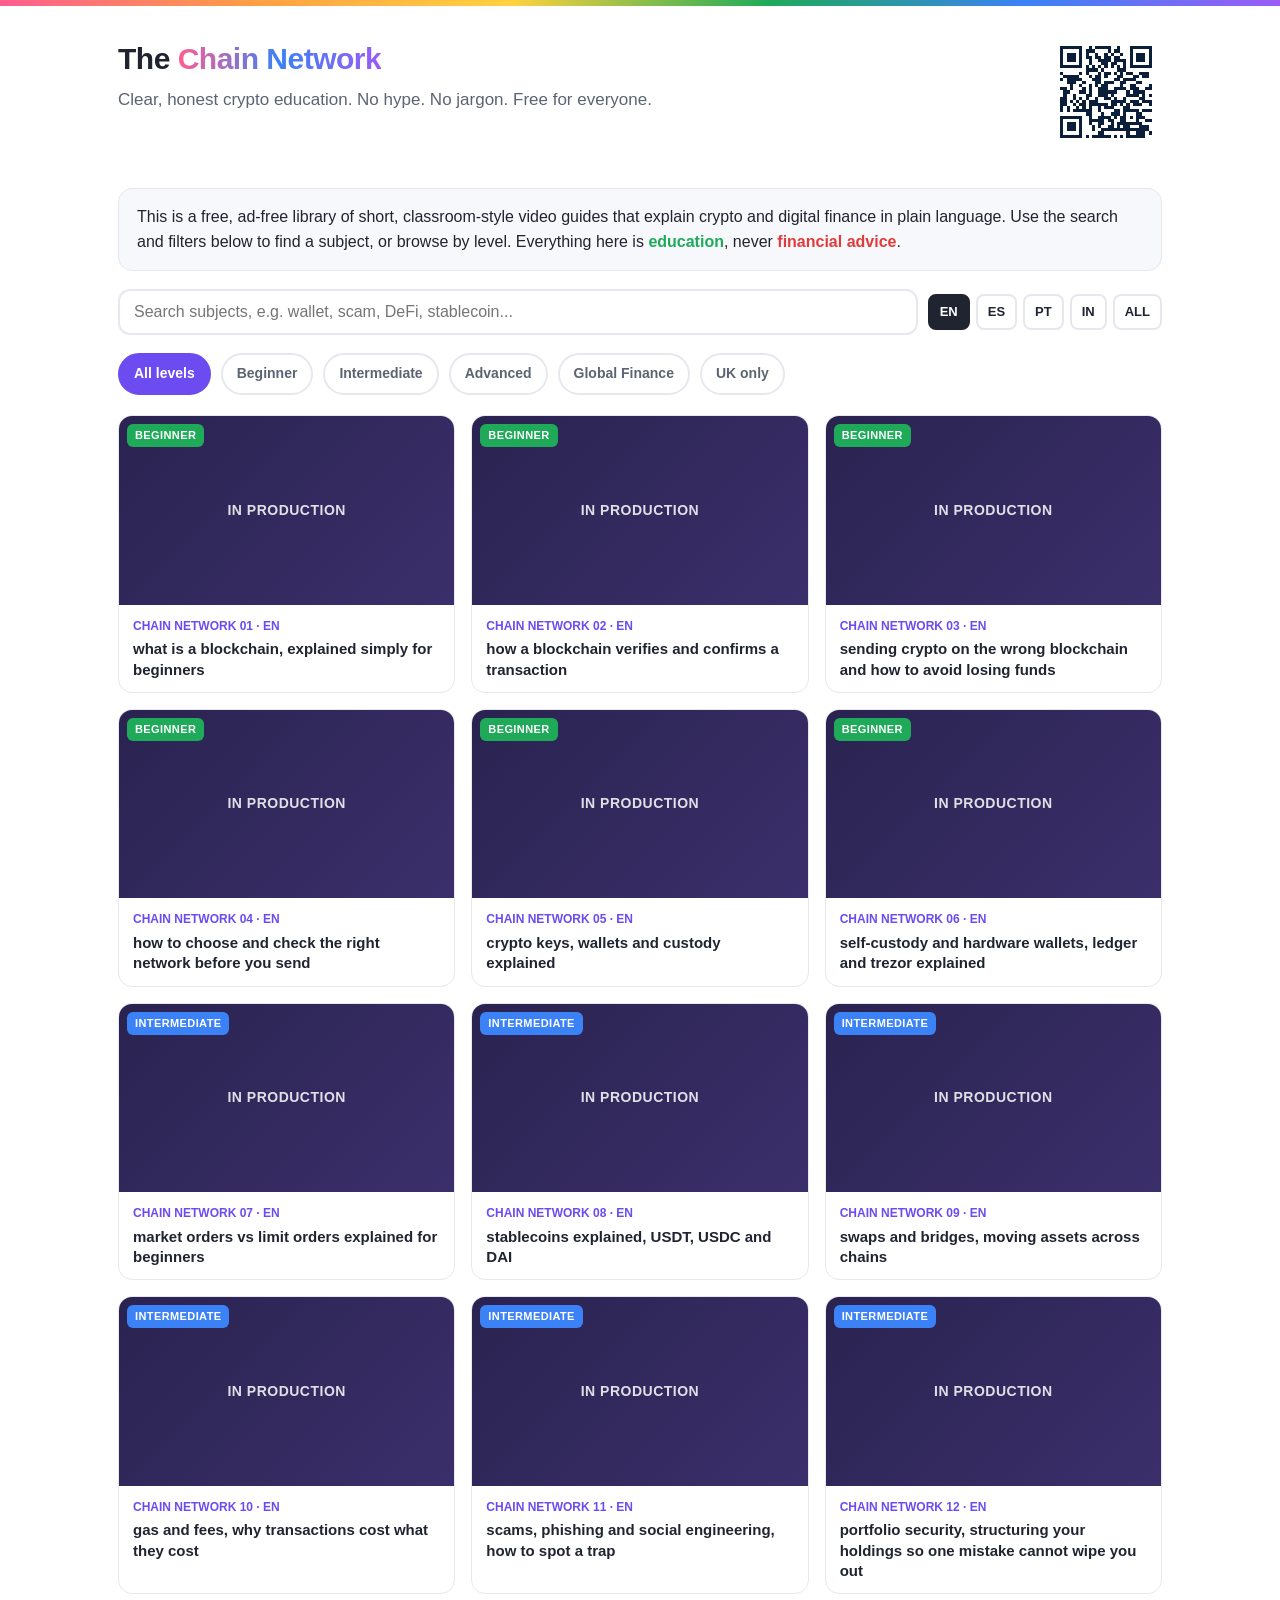
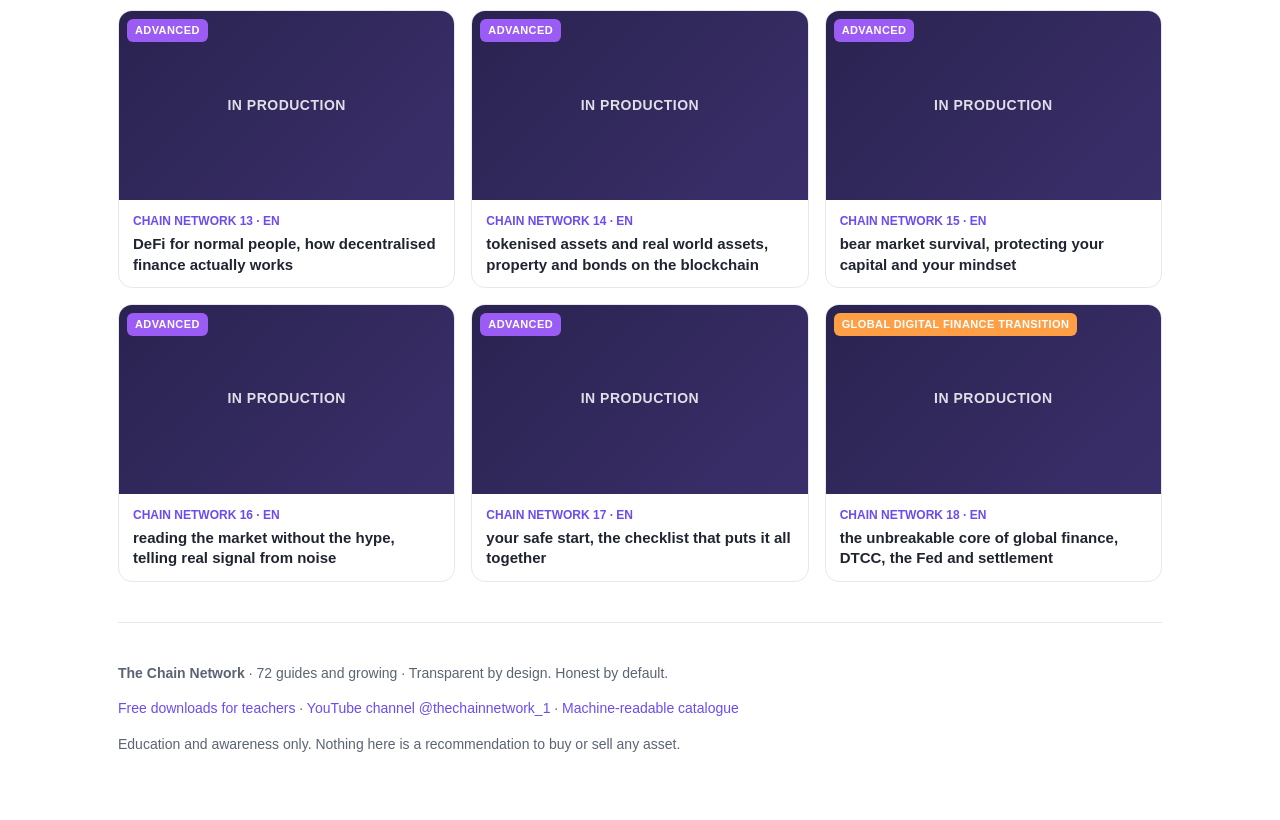
==== commit 7af2d7ad: "Release bot: subject 18 live on YouTube, site rebuilt" ====
--- a/index.html
+++ b/index.html
@@ -64,7 +64,7 @@
 footer{border-top:1px solid var(--line);padding:26px 0 50px;color:var(--muted);font-size:14px}
 .empty{padding:40px;text-align:center;color:var(--muted)}
 </style>
-<script type="application/ld+json">{"@context": "https://schema.org", "@type": "ItemList", "name": "The Chain Network video guides", "itemListElement": [{"@type": "ListItem", "position": 1, "item": {"@type": "VideoObject", "name": "chain network 01 - what is a blockchain, explained simply for beginners", "inLanguage": "en", "url": "https://youtu.be/P1KX4zSXxOg", "embedUrl": "https://youtu.be/P1KX4zSXxOg", "creator": {"@type": "Organization", "name": "The Chain Network"}}}, {"@type": "ListItem", "position": 2, "item": {"@type": "VideoObject", "name": "chain network 01 - qué es una blockchain, explicado de forma sencilla", "inLanguage": "es", "url": "https://youtu.be/0h98jfDIIFg", "embedUrl": "https://youtu.be/0h98jfDIIFg", "creator": {"@type": "Organization", "name": "The Chain Network"}}}, {"@type": "ListItem", "position": 3, "item": {"@type": "VideoObject", "name": "chain network 01 - o que é uma blockchain, explicado de forma simples", "inLanguage": "pt", "url": "https://youtu.be/dgSyxZmMDpA", "embedUrl": "https://youtu.be/dgSyxZmMDpA", "creator": {"@type": "Organization", "name": "The Chain Network"}}}, {"@type": "ListItem", "position": 4, "item": {"@type": "VideoObject", "name": "chain network 01 - ब्लॉकचेन क्या है, शुरुआती लोगों के लिए आसान भाषा में", "inLanguage": "hi", "url": "https://youtu.be/YOXLsU9S-Ls", "embedUrl": "https://youtu.be/YOXLsU9S-Ls", "creator": {"@type": "Organization", "name": "The Chain Network"}}}, {"@type": "ListItem", "position": 5, "item": {"@type": "VideoObject", "name": "chain network 02 - how a blockchain verifies and confirms a transaction", "inLanguage": "en", "url": "https://youtu.be/5a_mJI-xg1s", "embedUrl": "https://youtu.be/5a_mJI-xg1s", "creator": {"@type": "Organization", "name": "The Chain Network"}}}, {"@type": "ListItem", "position": 6, "item": {"@type": "VideoObject", "name": "chain network 02 - cómo verifica y confirma una transacción una blockchain", "inLanguage": "es", "url": "https://youtu.be/LIKMULEjzJ0", "embedUrl": "https://youtu.be/LIKMULEjzJ0", "creator": {"@type": "Organization", "name": "The Chain Network"}}}, {"@type": "ListItem", "position": 7, "item": {"@type": "VideoObject", "name": "chain network 02 - como uma blockchain verifica e confirma uma transação", "inLanguage": "pt", "url": "https://youtu.be/y1JQQbfEKb4", "embedUrl": "https://youtu.be/y1JQQbfEKb4", "creator": {"@type": "Organization", "name": "The Chain Network"}}}, {"@type": "ListItem", "position": 8, "item": {"@type": "VideoObject", "name": "chain network 02 - ब्लॉकचेन लेन-देन की पुष्टि और कन्फ़र्म कैसे करता है", "inLanguage": "hi", "url": "https://youtu.be/5xWLUDGcjK0", "embedUrl": "https://youtu.be/5xWLUDGcjK0", "creator": {"@type": "Organization", "name": "The Chain Network"}}}, {"@type": "ListItem", "position": 9, "item": {"@type": "VideoObject", "name": "chain network 03 - sending crypto on the wrong blockchain and how to avoid losing funds", "inLanguage": "en", "url": "https://youtu.be/haO-67Cx3kQ", "embedUrl": "https://youtu.be/haO-67Cx3kQ", "creator": {"@type": "Organization", "name": "The Chain Network"}}}, {"@type": "ListItem", "position": 10, "item": {"@type": "VideoObject", "name": "chain network 03 - enviar criptomonedas por la blockchain equivocada y cómo evitar perder tu dinero", "inLanguage": "es", "url": "https://youtu.be/gTglJXNGsr4", "embedUrl": "https://youtu.be/gTglJXNGsr4", "creator": {"@type": "Organization", "name": "The Chain Network"}}}, {"@type": "ListItem", "position": 11, "item": {"@type": "VideoObject", "name": "chain network 03 - enviar criptomoedas pela blockchain errada e como evitar perder seu dinheiro", "inLanguage": "pt", "url": "https://youtu.be/CxYfATRCoxo", "embedUrl": "https://youtu.be/CxYfATRCoxo", "creator": {"@type": "Organization", "name": "The Chain Network"}}}, {"@type": "ListItem", "position": 12, "item": {"@type": "VideoObject", "name": "chain network 03 - ग़लत ब्लॉकचेन पर क्रिप्टो भेजना और पैसे गँवाने से कैसे बचें", "inLanguage": "hi", "url": "https://youtu.be/_VcR6b56QjM", "embedUrl": "https://youtu.be/_VcR6b56QjM", "creator": {"@type": "Organization", "name": "The Chain Network"}}}, {"@type": "ListItem", "position": 13, "item": {"@type": "VideoObject", "name": "chain network 04 - how to choose and check the right network before you send", "inLanguage": "en", "url": "https://youtu.be/CcVZSHep-js", "embedUrl": "https://youtu.be/CcVZSHep-js", "creator": {"@type": "Organization", "name": "The Chain Network"}}}, {"@type": "ListItem", "position": 14, "item": {"@type": "VideoObject", "name": "chain network 04 - cómo elegir y comprobar la red correcta antes de enviar", "inLanguage": "es", "url": "https://youtu.be/uXLjKd6qZYg", "embedUrl": "https://youtu.be/uXLjKd6qZYg", "creator": {"@type": "Organization", "name": "The Chain Network"}}}, {"@type": "ListItem", "position": 15, "item": {"@type": "VideoObject", "name": "chain network 04 - como escolher e conferir a rede correta antes de enviar", "inLanguage": "pt", "url": "https://youtu.be/U4vUvNY0UAI", "embedUrl": "https://youtu.be/U4vUvNY0UAI", "creator": {"@type": "Organization", "name": "The Chain Network"}}}, {"@type": "ListItem", "position": 16, "item": {"@type": "VideoObject", "name": "chain network 04 - भेजने से पहले सही नेटवर्क कैसे चुनें और जाँचें", "inLanguage": "hi", "url": "https://youtu.be/ew-B5D_VqSw", "embedUrl": "https://youtu.be/ew-B5D_VqSw", "creator": {"@type": "Organization", "name": "The Chain Network"}}}, {"@type": "ListItem", "position": 17, "item": {"@type": "VideoObject", "name": "chain network 05 - crypto keys, wallets and custody explained", "inLanguage": "en", "url": "https://youtu.be/v04pUcx2sGk", "embedUrl": "https://youtu.be/v04pUcx2sGk", "creator": {"@type": "Organization", "name": "The Chain Network"}}}, {"@type": "ListItem", "position": 18, "item": {"@type": "VideoObject", "name": "chain network 05 - claves, monederos y custodia de criptomonedas explicado", "inLanguage": "es", "url": "https://youtu.be/GzphYn4t2DM", "embedUrl": "https://youtu.be/GzphYn4t2DM", "creator": {"@type": "Organization", "name": "The Chain Network"}}}, {"@type": "ListItem", "position": 19, "item": {"@type": "VideoObject", "name": "chain network 05 - chaves, carteiras e custódia de criptomoedas explicado", "inLanguage": "pt", "url": "https://youtu.be/hYBVbQu6Ku0", "embedUrl": "https://youtu.be/hYBVbQu6Ku0", "creator": {"@type": "Organization", "name": "The Chain Network"}}}, {"@type": "ListItem", "position": 20, "item": {"@type": "VideoObject", "name": "chain network 05 - क्रिप्टो चाबियाँ, wallet और कस्टडी आसान भाषा में", "inLanguage": "hi", "url": "https://youtu.be/QqNuuUtiWIE", "embedUrl": "https://youtu.be/QqNuuUtiWIE", "creator": {"@type": "Organization", "name": "The Chain Network"}}}, {"@type": "ListItem", "position": 21, "item": {"@type": "VideoObject", "name": "chain network 06 - self-custody and hardware wallets, ledger and trezor explained", "inLanguage": "en", "url": "https://youtu.be/VeLh-57TWec", "embedUrl": "https://youtu.be/VeLh-57TWec", "creator": {"@type": "Organization", "name": "The Chain Network"}}}, {"@type": "ListItem", "position": 22, "item": {"@type": "VideoObject", "name": "chain network 06 - autocustodia y seguridad del hardware explicado", "inLanguage": "es", "url": "https://youtu.be/97D9jCEl48E", "embedUrl": "https://youtu.be/97D9jCEl48E", "creator": {"@type": "Organization", "name": "The Chain Network"}}}, {"@type": "ListItem", "position": 23, "item": {"@type": "VideoObject", "name": "chain network 06 - autocustódia e segurança do hardware explicado", "inLanguage": "pt", "url": "https://youtu.be/0S2JnhAxK04", "embedUrl": "https://youtu.be/0S2JnhAxK04", "creator": {"@type": "Organization", "name": "The Chain Network"}}}, {"@type": "ListItem", "position": 24, "item": {"@type": "VideoObject", "name": "chain network 06 - self-custody और हार्डवेयर सुरक्षा, Ledger और Trezor समझें", "inLanguage": "hi", "url": "https://youtu.be/yRHetiPEFVA", "embedUrl": "https://youtu.be/yRHetiPEFVA", "creator": {"@type": "Organization", "name": "The Chain Network"}}}, {"@type": "ListItem", "position": 25, "item": {"@type": "VideoObject", "name": "chain network 07 - market orders vs limit orders explained for beginners", "inLanguage": "en", "url": "https://youtu.be/G_xD5g0KgKc", "embedUrl": "https://youtu.be/G_xD5g0KgKc", "creator": {"@type": "Organization", "name": "The Chain Network"}}}, {"@type": "ListItem", "position": 26, "item": {"@type": "VideoObject", "name": "chain network 07 - órdenes de mercado y órdenes límite explicado", "inLanguage": "es", "url": "https://youtu.be/5oFUrwilvYU", "embedUrl": "https://youtu.be/5oFUrwilvYU", "creator": {"@type": "Organization", "name": "The Chain Network"}}}, {"@type": "ListItem", "position": 27, "item": {"@type": "VideoObject", "name": "chain network 07 - ordens de mercado e ordens limite explicado", "inLanguage": "pt", "url": "https://youtu.be/DTRDnNpOetM", "embedUrl": "https://youtu.be/DTRDnNpOetM", "creator": {"@type": "Organization", "name": "The Chain Network"}}}, {"@type": "ListItem", "position": 28, "item": {"@type": "VideoObject", "name": "chain network 07 - market order बनाम limit order, शुरुआती लोगों के लिए आसान भाषा में", "inLanguage": "hi", "url": "https://youtu.be/eIuLO5wmU_U", "embedUrl": "https://youtu.be/eIuLO5wmU_U", "creator": {"@type": "Organization", "name": "The Chain Network"}}}, {"@type": "ListItem", "position": 29, "item": {"@type": "VideoObject", "name": "chain network 08 - stablecoins explained, USDT, USDC and DAI", "inLanguage": "en", "url": "https://youtu.be/NT36SnKScBs", "embedUrl": "https://youtu.be/NT36SnKScBs", "creator": {"@type": "Organization", "name": "The Chain Network"}}}, {"@type": "ListItem", "position": 30, "item": {"@type": "VideoObject", "name": "chain network 08 - stablecoins explicadas, USDT, USDC y DAI", "inLanguage": "es", "url": "https://youtu.be/kHwiz-qEEiA", "embedUrl": "https://youtu.be/kHwiz-qEEiA", "creator": {"@type": "Organization", "name": "The Chain Network"}}}, {"@type": "ListItem", "position": 31, "item": {"@type": "VideoObject", "name": "chain network 08 - stablecoins explicadas, USDT, USDC e DAI", "inLanguage": "pt", "url": "https://youtu.be/q7w4ZDOPm18", "embedUrl": "https://youtu.be/q7w4ZDOPm18", "creator": {"@type": "Organization", "name": "The Chain Network"}}}, {"@type": "ListItem", "position": 32, "item": {"@type": "VideoObject", "name": "chain network 08 - stablecoins समझें, USDT, USDC और DAI", "inLanguage": "hi", "url": "https://youtu.be/I9kByDLK_Kg", "embedUrl": "https://youtu.be/I9kByDLK_Kg", "creator": {"@type": "Organization", "name": "The Chain Network"}}}, {"@type": "ListItem", "position": 33, "item": {"@type": "VideoObject", "name": "chain network 09 - swaps and bridges, moving assets across chains", "inLanguage": "en", "url": "https://youtu.be/cZthgzbQDzE", "embedUrl": "https://youtu.be/cZthgzbQDzE", "creator": {"@type": "Organization", "name": "The Chain Network"}}}, {"@type": "ListItem", "position": 34, "item": {"@type": "VideoObject", "name": "chain network 09 - swaps y puentes, mover activos entre blockchains", "inLanguage": "es", "url": "https://youtu.be/HSbGiD6JAIE", "embedUrl": "https://youtu.be/HSbGiD6JAIE", "creator": {"@type": "Organization", "name": "The Chain Network"}}}, {"@type": "ListItem", "position": 35, "item": {"@type": "VideoObject", "name": "chain network 09 - swaps e pontes, movendo ativos entre blockchains", "inLanguage": "pt", "url": "https://youtu.be/dXEEYQBJPDw", "embedUrl": "https://youtu.be/dXEEYQBJPDw", "creator": {"@type": "Organization", "name": "The Chain Network"}}}, {"@type": "ListItem", "position": 36, "item": {"@type": "VideoObject", "name": "chain network 09 - swaps और bridges, एक blockchain से दूसरी पर संपत्ति ले जाना", "inLanguage": "hi", "url": "https://youtu.be/4l3Z46xBAH8", "embedUrl": "https://youtu.be/4l3Z46xBAH8", "creator": {"@type": "Organization", "name": "The Chain Network"}}}, {"@type": "ListItem", "position": 37, "item": {"@type": "VideoObject", "name": "chain network 10 - gas and fees, why transactions cost what they cost", "inLanguage": "en", "url": "https://youtu.be/5gHdL3blXTo", "embedUrl": "https://youtu.be/5gHdL3blXTo", "creator": {"@type": "Organization", "name": "The Chain Network"}}}, {"@type": "ListItem", "position": 38, "item": {"@type": "VideoObject", "name": "chain network 10 - gas y comisiones, por qué las operaciones cuestan lo que cuestan", "inLanguage": "es", "url": "https://youtu.be/TrHSYwsxFC8", "embedUrl": "https://youtu.be/TrHSYwsxFC8", "creator": {"@type": "Organization", "name": "The Chain Network"}}}, {"@type": "ListItem", "position": 39, "item": {"@type": "VideoObject", "name": "chain network 10 - gás e taxas, por que as transações custam o que custam", "inLanguage": "pt", "url": "https://youtu.be/sRVXJohAg9g", "embedUrl": "https://youtu.be/sRVXJohAg9g", "creator": {"@type": "Organization", "name": "The Chain Network"}}}, {"@type": "ListItem", "position": 40, "item": {"@type": "VideoObject", "name": "chain network 10 - gas और fees, लेन-देन की लागत इतनी क्यों होती है", "inLanguage": "hi", "url": "https://youtu.be/yWAXl_zCOso", "embedUrl": "https://youtu.be/yWAXl_zCOso", "creator": {"@type": "Organization", "name": "The Chain Network"}}}, {"@type": "ListItem", "position": 41, "item": {"@type": "VideoObject", "name": "chain network 11 - scams, phishing and social engineering, how to spot a trap", "inLanguage": "en", "url": "https://youtu.be/FbmkVEmHZ6w", "embedUrl": "https://youtu.be/FbmkVEmHZ6w", "creator": {"@type": "Organization", "name": "The Chain Network"}}}, {"@type": "ListItem", "position": 42, "item": {"@type": "VideoObject", "name": "chain network 11 - estafas, phishing e ingeniería social, cómo detectar una trampa", "inLanguage": "es", "url": "https://youtu.be/GnexkwdqQxo", "embedUrl": "https://youtu.be/GnexkwdqQxo", "creator": {"@type": "Organization", "name": "The Chain Network"}}}, {"@type": "ListItem", "position": 43, "item": {"@type": "VideoObject", "name": "chain network 11 - golpes, phishing e engenharia social, como reconhecer uma armadilha", "inLanguage": "pt", "url": "https://youtu.be/MRzqkp9RDbY", "embedUrl": "https://youtu.be/MRzqkp9RDbY", "creator": {"@type": "Organization", "name": "The Chain Network"}}}, {"@type": "ListItem", "position": 44, "item": {"@type": "VideoObject", "name": "chain network 11 - scams, phishing और social engineering, जाल को कैसे पहचानें", "inLanguage": "hi", "url": "https://youtu.be/QrAW4vMn6fo", "embedUrl": "https://youtu.be/QrAW4vMn6fo", "creator": {"@type": "Organization", "name": "The Chain Network"}}}, {"@type": "ListItem", "position": 45, "item": {"@type": "VideoObject", "name": "chain network 12 - portfolio security, structuring your holdings so one mistake cannot wipe you out", "inLanguage": "en", "url": "https://youtu.be/WNqthQ41aHE", "embedUrl": "https://youtu.be/WNqthQ41aHE", "creator": {"@type": "Organization", "name": "The Chain Network"}}}, {"@type": "ListItem", "position": 46, "item": {"@type": "VideoObject", "name": "chain network 12 - seguridad de la cartera, estructura tus tenencias para que un error no te arruine", "inLanguage": "es", "url": "https://youtu.be/exVQLRlRRAs", "embedUrl": "https://youtu.be/exVQLRlRRAs", "creator": {"@type": "Organization", "name": "The Chain Network"}}}, {"@type": "ListItem", "position": 47, "item": {"@type": "VideoObject", "name": "chain network 12 - segurança da carteira, estruture o que você tem para um erro não te arruinar", "inLanguage": "pt", "url": "https://youtu.be/KIAq2RK-t58", "embedUrl": "https://youtu.be/KIAq2RK-t58", "creator": {"@type": "Organization", "name": "The Chain Network"}}}, {"@type": "ListItem", "position": 48, "item": {"@type": "VideoObject", "name": "chain network 12 - portfolio security, अपनी होल्डिंग्स को ऐसे ढाँचा दें कि एक ग़लती आपको ख़त्म न कर सके", "inLanguage": "hi", "url": "https://youtu.be/_zctuErGR_w", "embedUrl": "https://youtu.be/_zctuErGR_w", "creator": {"@type": "Organization", "name": "The Chain Network"}}}, {"@type": "ListItem", "position": 49, "item": {"@type": "VideoObject", "name": "chain network 13 - DeFi for normal people, how decentralised finance actually works", "inLanguage": "en", "url": "https://youtu.be/PC82Whmg7FQ", "embedUrl": "https://youtu.be/PC82Whmg7FQ", "creator": {"@type": "Organization", "name": "The Chain Network"}}}, {"@type": "ListItem", "position": 50, "item": {"@type": "VideoObject", "name": "chain network 13 - DeFi para gente normal, cómo funcionan de verdad las finanzas descentralizadas", "inLanguage": "es", "url": "https://youtu.be/_oESUpyBfaE", "embedUrl": "https://youtu.be/_oESUpyBfaE", "creator": {"@type": "Organization", "name": "The Chain Network"}}}, {"@type": "ListItem", "position": 51, "item": {"@type": "VideoObject", "name": "chain network 13 - DeFi para gente normal, como as finanças descentralizadas funcionam de verdade", "inLanguage": "pt", "url": "https://youtu.be/T3K40E6P_TM", "embedUrl": "https://youtu.be/T3K40E6P_TM", "creator": {"@type": "Organization", "name": "The Chain Network"}}}, {"@type": "ListItem", "position": 52, "item": {"@type": "VideoObject", "name": "chain network 13 - DeFi आम लोगों के लिए, decentralised finance असल में कैसे काम करता है", "inLanguage": "hi", "url": "https://youtu.be/-dl_px7azkc", "embedUrl": "https://youtu.be/-dl_px7azkc", "creator": {"@type": "Organization", "name": "The Chain Network"}}}, {"@type": "ListItem", "position": 53, "item": {"@type": "VideoObject", "name": "chain network 14 - tokenised assets and real world assets, property and bonds on the blockchain", "inLanguage": "en", "url": "https://youtu.be/c1Ocv5ad9E8", "embedUrl": "https://youtu.be/c1Ocv5ad9E8", "creator": {"@type": "Organization", "name": "The Chain Network"}}}, {"@type": "ListItem", "position": 54, "item": {"@type": "VideoObject", "name": "chain network 14 - activos tokenizados y activos del mundo real, vivienda y bonos en la blockchain", "inLanguage": "es", "url": "https://youtu.be/dHIvirW7cY8", "embedUrl": "https://youtu.be/dHIvirW7cY8", "creator": {"@type": "Organization", "name": "The Chain Network"}}}, {"@type": "ListItem", "position": 55, "item": {"@type": "VideoObject", "name": "chain network 14 - ativos tokenizados e ativos do mundo real, imóveis e títulos na blockchain", "inLanguage": "pt", "url": "https://youtu.be/Qr6spnG6aZI", "embedUrl": "https://youtu.be/Qr6spnG6aZI", "creator": {"@type": "Organization", "name": "The Chain Network"}}}, {"@type": "ListItem", "position": 56, "item": {"@type": "VideoObject", "name": "chain network 14 - tokenised assets और real world assets, घर-ज़मीन और bonds को blockchain पर लाना", "inLanguage": "hi", "url": "https://youtu.be/s84nstsMn88", "embedUrl": "https://youtu.be/s84nstsMn88", "creator": {"@type": "Organization", "name": "The Chain Network"}}}, {"@type": "ListItem", "position": 57, "item": {"@type": "VideoObject", "name": "chain network 15 - bear market survival, protecting your capital and your mindset", "inLanguage": "en", "url": "https://youtu.be/91I8kMV1XI0", "embedUrl": "https://youtu.be/91I8kMV1XI0", "creator": {"@type": "Organization", "name": "The Chain Network"}}}, {"@type": "ListItem", "position": 58, "item": {"@type": "VideoObject", "name": "chain network 15 - sobrevivir a un mercado bajista, proteger tu capital y tu mentalidad", "inLanguage": "es", "url": "https://youtu.be/NqASWqG5e6I", "embedUrl": "https://youtu.be/NqASWqG5e6I", "creator": {"@type": "Organization", "name": "The Chain Network"}}}, {"@type": "ListItem", "position": 59, "item": {"@type": "VideoObject", "name": "chain network 15 - sobreviver a um mercado de baixa, proteger o seu capital e a sua cabeça", "inLanguage": "pt", "url": "https://youtu.be/1cChzVv9tNI", "embedUrl": "https://youtu.be/1cChzVv9tNI", "creator": {"@type": "Organization", "name": "The Chain Network"}}}, {"@type": "ListItem", "position": 60, "item": {"@type": "VideoObject", "name": "chain network 15 - bear market में टिके रहना, अपनी पूँजी और अपने दिमाग़ की रक्षा", "inLanguage": "hi", "url": "https://youtu.be/8R3t4n_k3EY", "embedUrl": "https://youtu.be/8R3t4n_k3EY", "creator": {"@type": "Organization", "name": "The Chain Network"}}}, {"@type": "ListItem", "position": 61, "item": {"@type": "VideoObject", "name": "chain network 16 - reading the market without the hype, telling real signal from noise", "inLanguage": "en", "url": "https://youtu.be/yk3QiFDwfYU", "embedUrl": "https://youtu.be/yk3QiFDwfYU", "creator": {"@type": "Organization", "name": "The Chain Network"}}}, {"@type": "ListItem", "position": 62, "item": {"@type": "VideoObject", "name": "chain network 16 - leer el mercado sin el ruido, distinguir la señal real de la euforia", "inLanguage": "es", "url": "https://youtu.be/0aaXaPblOfI", "embedUrl": "https://youtu.be/0aaXaPblOfI", "creator": {"@type": "Organization", "name": "The Chain Network"}}}, {"@type": "ListItem", "position": 63, "item": {"@type": "VideoObject", "name": "chain network 16 - ler o mercado sem o hype, separar o sinal verdadeiro do ruído", "inLanguage": "pt", "url": "https://youtu.be/qrSavdAsey8", "embedUrl": "https://youtu.be/qrSavdAsey8", "creator": {"@type": "Organization", "name": "The Chain Network"}}}, {"@type": "ListItem", "position": 64, "item": {"@type": "VideoObject", "name": "chain network 16 - बाज़ार को बिना hype के पढ़ना, असली संकेत को शोर से अलग पहचानना", "inLanguage": "hi", "url": "https://youtu.be/PurnOxKGJJc", "embedUrl": "https://youtu.be/PurnOxKGJJc", "creator": {"@type": "Organization", "name": "The Chain Network"}}}, {"@type": "ListItem", "position": 65, "item": {"@type": "VideoObject", "name": "chain network 17 - your safe start, the checklist that puts it all together", "inLanguage": "en", "url": "https://youtu.be/hnvm3PKBGw4", "embedUrl": "https://youtu.be/hnvm3PKBGw4", "creator": {"@type": "Organization", "name": "The Chain Network"}}}, {"@type": "ListItem", "position": 66, "item": {"@type": "VideoObject", "name": "chain network 17 - tu comienzo seguro, la lista de comprobación que lo une todo", "inLanguage": "es", "url": "https://youtu.be/JjLXHiomEu8", "embedUrl": "https://youtu.be/JjLXHiomEu8", "creator": {"@type": "Organization", "name": "The Chain Network"}}}, {"@type": "ListItem", "position": 67, "item": {"@type": "VideoObject", "name": "chain network 17 - seu começo seguro, a lista de verificação que junta tudo", "inLanguage": "pt", "url": "https://youtu.be/7hSicMczJqo", "embedUrl": "https://youtu.be/7hSicMczJqo", "creator": {"@type": "Organization", "name": "The Chain Network"}}}, {"@type": "ListItem", "position": 68, "item": {"@type": "VideoObject", "name": "chain network 17 - आपकी सुरक्षित शुरुआत, वह checklist जो सब कुछ एक जगह जोड़ती है", "inLanguage": "hi", "url": "https://youtu.be/l6n27vYi30Y", "embedUrl": "https://youtu.be/l6n27vYi30Y", "creator": {"@type": "Organization", "name": "The Chain Network"}}}]}</script>
+<script type="application/ld+json">{"@context": "https://schema.org", "@type": "ItemList", "name": "The Chain Network video guides", "itemListElement": [{"@type": "ListItem", "position": 1, "item": {"@type": "VideoObject", "name": "chain network 01 - what is a blockchain, explained simply for beginners", "inLanguage": "en", "url": "https://youtu.be/P1KX4zSXxOg", "embedUrl": "https://youtu.be/P1KX4zSXxOg", "creator": {"@type": "Organization", "name": "The Chain Network"}}}, {"@type": "ListItem", "position": 2, "item": {"@type": "VideoObject", "name": "chain network 01 - qué es una blockchain, explicado de forma sencilla", "inLanguage": "es", "url": "https://youtu.be/0h98jfDIIFg", "embedUrl": "https://youtu.be/0h98jfDIIFg", "creator": {"@type": "Organization", "name": "The Chain Network"}}}, {"@type": "ListItem", "position": 3, "item": {"@type": "VideoObject", "name": "chain network 01 - o que é uma blockchain, explicado de forma simples", "inLanguage": "pt", "url": "https://youtu.be/dgSyxZmMDpA", "embedUrl": "https://youtu.be/dgSyxZmMDpA", "creator": {"@type": "Organization", "name": "The Chain Network"}}}, {"@type": "ListItem", "position": 4, "item": {"@type": "VideoObject", "name": "chain network 01 - ब्लॉकचेन क्या है, शुरुआती लोगों के लिए आसान भाषा में", "inLanguage": "hi", "url": "https://youtu.be/YOXLsU9S-Ls", "embedUrl": "https://youtu.be/YOXLsU9S-Ls", "creator": {"@type": "Organization", "name": "The Chain Network"}}}, {"@type": "ListItem", "position": 5, "item": {"@type": "VideoObject", "name": "chain network 02 - how a blockchain verifies and confirms a transaction", "inLanguage": "en", "url": "https://youtu.be/5a_mJI-xg1s", "embedUrl": "https://youtu.be/5a_mJI-xg1s", "creator": {"@type": "Organization", "name": "The Chain Network"}}}, {"@type": "ListItem", "position": 6, "item": {"@type": "VideoObject", "name": "chain network 02 - cómo verifica y confirma una transacción una blockchain", "inLanguage": "es", "url": "https://youtu.be/LIKMULEjzJ0", "embedUrl": "https://youtu.be/LIKMULEjzJ0", "creator": {"@type": "Organization", "name": "The Chain Network"}}}, {"@type": "ListItem", "position": 7, "item": {"@type": "VideoObject", "name": "chain network 02 - como uma blockchain verifica e confirma uma transação", "inLanguage": "pt", "url": "https://youtu.be/y1JQQbfEKb4", "embedUrl": "https://youtu.be/y1JQQbfEKb4", "creator": {"@type": "Organization", "name": "The Chain Network"}}}, {"@type": "ListItem", "position": 8, "item": {"@type": "VideoObject", "name": "chain network 02 - ब्लॉकचेन लेन-देन की पुष्टि और कन्फ़र्म कैसे करता है", "inLanguage": "hi", "url": "https://youtu.be/5xWLUDGcjK0", "embedUrl": "https://youtu.be/5xWLUDGcjK0", "creator": {"@type": "Organization", "name": "The Chain Network"}}}, {"@type": "ListItem", "position": 9, "item": {"@type": "VideoObject", "name": "chain network 03 - sending crypto on the wrong blockchain and how to avoid losing funds", "inLanguage": "en", "url": "https://youtu.be/haO-67Cx3kQ", "embedUrl": "https://youtu.be/haO-67Cx3kQ", "creator": {"@type": "Organization", "name": "The Chain Network"}}}, {"@type": "ListItem", "position": 10, "item": {"@type": "VideoObject", "name": "chain network 03 - enviar criptomonedas por la blockchain equivocada y cómo evitar perder tu dinero", "inLanguage": "es", "url": "https://youtu.be/gTglJXNGsr4", "embedUrl": "https://youtu.be/gTglJXNGsr4", "creator": {"@type": "Organization", "name": "The Chain Network"}}}, {"@type": "ListItem", "position": 11, "item": {"@type": "VideoObject", "name": "chain network 03 - enviar criptomoedas pela blockchain errada e como evitar perder seu dinheiro", "inLanguage": "pt", "url": "https://youtu.be/CxYfATRCoxo", "embedUrl": "https://youtu.be/CxYfATRCoxo", "creator": {"@type": "Organization", "name": "The Chain Network"}}}, {"@type": "ListItem", "position": 12, "item": {"@type": "VideoObject", "name": "chain network 03 - ग़लत ब्लॉकचेन पर क्रिप्टो भेजना और पैसे गँवाने से कैसे बचें", "inLanguage": "hi", "url": "https://youtu.be/_VcR6b56QjM", "embedUrl": "https://youtu.be/_VcR6b56QjM", "creator": {"@type": "Organization", "name": "The Chain Network"}}}, {"@type": "ListItem", "position": 13, "item": {"@type": "VideoObject", "name": "chain network 04 - how to choose and check the right network before you send", "inLanguage": "en", "url": "https://youtu.be/CcVZSHep-js", "embedUrl": "https://youtu.be/CcVZSHep-js", "creator": {"@type": "Organization", "name": "The Chain Network"}}}, {"@type": "ListItem", "position": 14, "item": {"@type": "VideoObject", "name": "chain network 04 - cómo elegir y comprobar la red correcta antes de enviar", "inLanguage": "es", "url": "https://youtu.be/uXLjKd6qZYg", "embedUrl": "https://youtu.be/uXLjKd6qZYg", "creator": {"@type": "Organization", "name": "The Chain Network"}}}, {"@type": "ListItem", "position": 15, "item": {"@type": "VideoObject", "name": "chain network 04 - como escolher e conferir a rede correta antes de enviar", "inLanguage": "pt", "url": "https://youtu.be/U4vUvNY0UAI", "embedUrl": "https://youtu.be/U4vUvNY0UAI", "creator": {"@type": "Organization", "name": "The Chain Network"}}}, {"@type": "ListItem", "position": 16, "item": {"@type": "VideoObject", "name": "chain network 04 - भेजने से पहले सही नेटवर्क कैसे चुनें और जाँचें", "inLanguage": "hi", "url": "https://youtu.be/ew-B5D_VqSw", "embedUrl": "https://youtu.be/ew-B5D_VqSw", "creator": {"@type": "Organization", "name": "The Chain Network"}}}, {"@type": "ListItem", "position": 17, "item": {"@type": "VideoObject", "name": "chain network 05 - crypto keys, wallets and custody explained", "inLanguage": "en", "url": "https://youtu.be/v04pUcx2sGk", "embedUrl": "https://youtu.be/v04pUcx2sGk", "creator": {"@type": "Organization", "name": "The Chain Network"}}}, {"@type": "ListItem", "position": 18, "item": {"@type": "VideoObject", "name": "chain network 05 - claves, monederos y custodia de criptomonedas explicado", "inLanguage": "es", "url": "https://youtu.be/GzphYn4t2DM", "embedUrl": "https://youtu.be/GzphYn4t2DM", "creator": {"@type": "Organization", "name": "The Chain Network"}}}, {"@type": "ListItem", "position": 19, "item": {"@type": "VideoObject", "name": "chain network 05 - chaves, carteiras e custódia de criptomoedas explicado", "inLanguage": "pt", "url": "https://youtu.be/hYBVbQu6Ku0", "embedUrl": "https://youtu.be/hYBVbQu6Ku0", "creator": {"@type": "Organization", "name": "The Chain Network"}}}, {"@type": "ListItem", "position": 20, "item": {"@type": "VideoObject", "name": "chain network 05 - क्रिप्टो चाबियाँ, wallet और कस्टडी आसान भाषा में", "inLanguage": "hi", "url": "https://youtu.be/QqNuuUtiWIE", "embedUrl": "https://youtu.be/QqNuuUtiWIE", "creator": {"@type": "Organization", "name": "The Chain Network"}}}, {"@type": "ListItem", "position": 21, "item": {"@type": "VideoObject", "name": "chain network 06 - self-custody and hardware wallets, ledger and trezor explained", "inLanguage": "en", "url": "https://youtu.be/VeLh-57TWec", "embedUrl": "https://youtu.be/VeLh-57TWec", "creator": {"@type": "Organization", "name": "The Chain Network"}}}, {"@type": "ListItem", "position": 22, "item": {"@type": "VideoObject", "name": "chain network 06 - autocustodia y seguridad del hardware explicado", "inLanguage": "es", "url": "https://youtu.be/97D9jCEl48E", "embedUrl": "https://youtu.be/97D9jCEl48E", "creator": {"@type": "Organization", "name": "The Chain Network"}}}, {"@type": "ListItem", "position": 23, "item": {"@type": "VideoObject", "name": "chain network 06 - autocustódia e segurança do hardware explicado", "inLanguage": "pt", "url": "https://youtu.be/0S2JnhAxK04", "embedUrl": "https://youtu.be/0S2JnhAxK04", "creator": {"@type": "Organization", "name": "The Chain Network"}}}, {"@type": "ListItem", "position": 24, "item": {"@type": "VideoObject", "name": "chain network 06 - self-custody और हार्डवेयर सुरक्षा, Ledger और Trezor समझें", "inLanguage": "hi", "url": "https://youtu.be/yRHetiPEFVA", "embedUrl": "https://youtu.be/yRHetiPEFVA", "creator": {"@type": "Organization", "name": "The Chain Network"}}}, {"@type": "ListItem", "position": 25, "item": {"@type": "VideoObject", "name": "chain network 07 - market orders vs limit orders explained for beginners", "inLanguage": "en", "url": "https://youtu.be/G_xD5g0KgKc", "embedUrl": "https://youtu.be/G_xD5g0KgKc", "creator": {"@type": "Organization", "name": "The Chain Network"}}}, {"@type": "ListItem", "position": 26, "item": {"@type": "VideoObject", "name": "chain network 07 - órdenes de mercado y órdenes límite explicado", "inLanguage": "es", "url": "https://youtu.be/5oFUrwilvYU", "embedUrl": "https://youtu.be/5oFUrwilvYU", "creator": {"@type": "Organization", "name": "The Chain Network"}}}, {"@type": "ListItem", "position": 27, "item": {"@type": "VideoObject", "name": "chain network 07 - ordens de mercado e ordens limite explicado", "inLanguage": "pt", "url": "https://youtu.be/DTRDnNpOetM", "embedUrl": "https://youtu.be/DTRDnNpOetM", "creator": {"@type": "Organization", "name": "The Chain Network"}}}, {"@type": "ListItem", "position": 28, "item": {"@type": "VideoObject", "name": "chain network 07 - market order बनाम limit order, शुरुआती लोगों के लिए आसान भाषा में", "inLanguage": "hi", "url": "https://youtu.be/eIuLO5wmU_U", "embedUrl": "https://youtu.be/eIuLO5wmU_U", "creator": {"@type": "Organization", "name": "The Chain Network"}}}, {"@type": "ListItem", "position": 29, "item": {"@type": "VideoObject", "name": "chain network 08 - stablecoins explained, USDT, USDC and DAI", "inLanguage": "en", "url": "https://youtu.be/NT36SnKScBs", "embedUrl": "https://youtu.be/NT36SnKScBs", "creator": {"@type": "Organization", "name": "The Chain Network"}}}, {"@type": "ListItem", "position": 30, "item": {"@type": "VideoObject", "name": "chain network 08 - stablecoins explicadas, USDT, USDC y DAI", "inLanguage": "es", "url": "https://youtu.be/kHwiz-qEEiA", "embedUrl": "https://youtu.be/kHwiz-qEEiA", "creator": {"@type": "Organization", "name": "The Chain Network"}}}, {"@type": "ListItem", "position": 31, "item": {"@type": "VideoObject", "name": "chain network 08 - stablecoins explicadas, USDT, USDC e DAI", "inLanguage": "pt", "url": "https://youtu.be/q7w4ZDOPm18", "embedUrl": "https://youtu.be/q7w4ZDOPm18", "creator": {"@type": "Organization", "name": "The Chain Network"}}}, {"@type": "ListItem", "position": 32, "item": {"@type": "VideoObject", "name": "chain network 08 - stablecoins समझें, USDT, USDC और DAI", "inLanguage": "hi", "url": "https://youtu.be/I9kByDLK_Kg", "embedUrl": "https://youtu.be/I9kByDLK_Kg", "creator": {"@type": "Organization", "name": "The Chain Network"}}}, {"@type": "ListItem", "position": 33, "item": {"@type": "VideoObject", "name": "chain network 09 - swaps and bridges, moving assets across chains", "inLanguage": "en", "url": "https://youtu.be/cZthgzbQDzE", "embedUrl": "https://youtu.be/cZthgzbQDzE", "creator": {"@type": "Organization", "name": "The Chain Network"}}}, {"@type": "ListItem", "position": 34, "item": {"@type": "VideoObject", "name": "chain network 09 - swaps y puentes, mover activos entre blockchains", "inLanguage": "es", "url": "https://youtu.be/HSbGiD6JAIE", "embedUrl": "https://youtu.be/HSbGiD6JAIE", "creator": {"@type": "Organization", "name": "The Chain Network"}}}, {"@type": "ListItem", "position": 35, "item": {"@type": "VideoObject", "name": "chain network 09 - swaps e pontes, movendo ativos entre blockchains", "inLanguage": "pt", "url": "https://youtu.be/dXEEYQBJPDw", "embedUrl": "https://youtu.be/dXEEYQBJPDw", "creator": {"@type": "Organization", "name": "The Chain Network"}}}, {"@type": "ListItem", "position": 36, "item": {"@type": "VideoObject", "name": "chain network 09 - swaps और bridges, एक blockchain से दूसरी पर संपत्ति ले जाना", "inLanguage": "hi", "url": "https://youtu.be/4l3Z46xBAH8", "embedUrl": "https://youtu.be/4l3Z46xBAH8", "creator": {"@type": "Organization", "name": "The Chain Network"}}}, {"@type": "ListItem", "position": 37, "item": {"@type": "VideoObject", "name": "chain network 10 - gas and fees, why transactions cost what they cost", "inLanguage": "en", "url": "https://youtu.be/5gHdL3blXTo", "embedUrl": "https://youtu.be/5gHdL3blXTo", "creator": {"@type": "Organization", "name": "The Chain Network"}}}, {"@type": "ListItem", "position": 38, "item": {"@type": "VideoObject", "name": "chain network 10 - gas y comisiones, por qué las operaciones cuestan lo que cuestan", "inLanguage": "es", "url": "https://youtu.be/TrHSYwsxFC8", "embedUrl": "https://youtu.be/TrHSYwsxFC8", "creator": {"@type": "Organization", "name": "The Chain Network"}}}, {"@type": "ListItem", "position": 39, "item": {"@type": "VideoObject", "name": "chain network 10 - gás e taxas, por que as transações custam o que custam", "inLanguage": "pt", "url": "https://youtu.be/sRVXJohAg9g", "embedUrl": "https://youtu.be/sRVXJohAg9g", "creator": {"@type": "Organization", "name": "The Chain Network"}}}, {"@type": "ListItem", "position": 40, "item": {"@type": "VideoObject", "name": "chain network 10 - gas और fees, लेन-देन की लागत इतनी क्यों होती है", "inLanguage": "hi", "url": "https://youtu.be/yWAXl_zCOso", "embedUrl": "https://youtu.be/yWAXl_zCOso", "creator": {"@type": "Organization", "name": "The Chain Network"}}}, {"@type": "ListItem", "position": 41, "item": {"@type": "VideoObject", "name": "chain network 11 - scams, phishing and social engineering, how to spot a trap", "inLanguage": "en", "url": "https://youtu.be/FbmkVEmHZ6w", "embedUrl": "https://youtu.be/FbmkVEmHZ6w", "creator": {"@type": "Organization", "name": "The Chain Network"}}}, {"@type": "ListItem", "position": 42, "item": {"@type": "VideoObject", "name": "chain network 11 - estafas, phishing e ingeniería social, cómo detectar una trampa", "inLanguage": "es", "url": "https://youtu.be/GnexkwdqQxo", "embedUrl": "https://youtu.be/GnexkwdqQxo", "creator": {"@type": "Organization", "name": "The Chain Network"}}}, {"@type": "ListItem", "position": 43, "item": {"@type": "VideoObject", "name": "chain network 11 - golpes, phishing e engenharia social, como reconhecer uma armadilha", "inLanguage": "pt", "url": "https://youtu.be/MRzqkp9RDbY", "embedUrl": "https://youtu.be/MRzqkp9RDbY", "creator": {"@type": "Organization", "name": "The Chain Network"}}}, {"@type": "ListItem", "position": 44, "item": {"@type": "VideoObject", "name": "chain network 11 - scams, phishing और social engineering, जाल को कैसे पहचानें", "inLanguage": "hi", "url": "https://youtu.be/QrAW4vMn6fo", "embedUrl": "https://youtu.be/QrAW4vMn6fo", "creator": {"@type": "Organization", "name": "The Chain Network"}}}, {"@type": "ListItem", "position": 45, "item": {"@type": "VideoObject", "name": "chain network 12 - portfolio security, structuring your holdings so one mistake cannot wipe you out", "inLanguage": "en", "url": "https://youtu.be/WNqthQ41aHE", "embedUrl": "https://youtu.be/WNqthQ41aHE", "creator": {"@type": "Organization", "name": "The Chain Network"}}}, {"@type": "ListItem", "position": 46, "item": {"@type": "VideoObject", "name": "chain network 12 - seguridad de la cartera, estructura tus tenencias para que un error no te arruine", "inLanguage": "es", "url": "https://youtu.be/exVQLRlRRAs", "embedUrl": "https://youtu.be/exVQLRlRRAs", "creator": {"@type": "Organization", "name": "The Chain Network"}}}, {"@type": "ListItem", "position": 47, "item": {"@type": "VideoObject", "name": "chain network 12 - segurança da carteira, estruture o que você tem para um erro não te arruinar", "inLanguage": "pt", "url": "https://youtu.be/KIAq2RK-t58", "embedUrl": "https://youtu.be/KIAq2RK-t58", "creator": {"@type": "Organization", "name": "The Chain Network"}}}, {"@type": "ListItem", "position": 48, "item": {"@type": "VideoObject", "name": "chain network 12 - portfolio security, अपनी होल्डिंग्स को ऐसे ढाँचा दें कि एक ग़लती आपको ख़त्म न कर सके", "inLanguage": "hi", "url": "https://youtu.be/_zctuErGR_w", "embedUrl": "https://youtu.be/_zctuErGR_w", "creator": {"@type": "Organization", "name": "The Chain Network"}}}, {"@type": "ListItem", "position": 49, "item": {"@type": "VideoObject", "name": "chain network 13 - DeFi for normal people, how decentralised finance actually works", "inLanguage": "en", "url": "https://youtu.be/PC82Whmg7FQ", "embedUrl": "https://youtu.be/PC82Whmg7FQ", "creator": {"@type": "Organization", "name": "The Chain Network"}}}, {"@type": "ListItem", "position": 50, "item": {"@type": "VideoObject", "name": "chain network 13 - DeFi para gente normal, cómo funcionan de verdad las finanzas descentralizadas", "inLanguage": "es", "url": "https://youtu.be/_oESUpyBfaE", "embedUrl": "https://youtu.be/_oESUpyBfaE", "creator": {"@type": "Organization", "name": "The Chain Network"}}}, {"@type": "ListItem", "position": 51, "item": {"@type": "VideoObject", "name": "chain network 13 - DeFi para gente normal, como as finanças descentralizadas funcionam de verdade", "inLanguage": "pt", "url": "https://youtu.be/T3K40E6P_TM", "embedUrl": "https://youtu.be/T3K40E6P_TM", "creator": {"@type": "Organization", "name": "The Chain Network"}}}, {"@type": "ListItem", "position": 52, "item": {"@type": "VideoObject", "name": "chain network 13 - DeFi आम लोगों के लिए, decentralised finance असल में कैसे काम करता है", "inLanguage": "hi", "url": "https://youtu.be/-dl_px7azkc", "embedUrl": "https://youtu.be/-dl_px7azkc", "creator": {"@type": "Organization", "name": "The Chain Network"}}}, {"@type": "ListItem", "position": 53, "item": {"@type": "VideoObject", "name": "chain network 14 - tokenised assets and real world assets, property and bonds on the blockchain", "inLanguage": "en", "url": "https://youtu.be/c1Ocv5ad9E8", "embedUrl": "https://youtu.be/c1Ocv5ad9E8", "creator": {"@type": "Organization", "name": "The Chain Network"}}}, {"@type": "ListItem", "position": 54, "item": {"@type": "VideoObject", "name": "chain network 14 - activos tokenizados y activos del mundo real, vivienda y bonos en la blockchain", "inLanguage": "es", "url": "https://youtu.be/dHIvirW7cY8", "embedUrl": "https://youtu.be/dHIvirW7cY8", "creator": {"@type": "Organization", "name": "The Chain Network"}}}, {"@type": "ListItem", "position": 55, "item": {"@type": "VideoObject", "name": "chain network 14 - ativos tokenizados e ativos do mundo real, imóveis e títulos na blockchain", "inLanguage": "pt", "url": "https://youtu.be/Qr6spnG6aZI", "embedUrl": "https://youtu.be/Qr6spnG6aZI", "creator": {"@type": "Organization", "name": "The Chain Network"}}}, {"@type": "ListItem", "position": 56, "item": {"@type": "VideoObject", "name": "chain network 14 - tokenised assets और real world assets, घर-ज़मीन और bonds को blockchain पर लाना", "inLanguage": "hi", "url": "https://youtu.be/s84nstsMn88", "embedUrl": "https://youtu.be/s84nstsMn88", "creator": {"@type": "Organization", "name": "The Chain Network"}}}, {"@type": "ListItem", "position": 57, "item": {"@type": "VideoObject", "name": "chain network 15 - bear market survival, protecting your capital and your mindset", "inLanguage": "en", "url": "https://youtu.be/91I8kMV1XI0", "embedUrl": "https://youtu.be/91I8kMV1XI0", "creator": {"@type": "Organization", "name": "The Chain Network"}}}, {"@type": "ListItem", "position": 58, "item": {"@type": "VideoObject", "name": "chain network 15 - sobrevivir a un mercado bajista, proteger tu capital y tu mentalidad", "inLanguage": "es", "url": "https://youtu.be/NqASWqG5e6I", "embedUrl": "https://youtu.be/NqASWqG5e6I", "creator": {"@type": "Organization", "name": "The Chain Network"}}}, {"@type": "ListItem", "position": 59, "item": {"@type": "VideoObject", "name": "chain network 15 - sobreviver a um mercado de baixa, proteger o seu capital e a sua cabeça", "inLanguage": "pt", "url": "https://youtu.be/1cChzVv9tNI", "embedUrl": "https://youtu.be/1cChzVv9tNI", "creator": {"@type": "Organization", "name": "The Chain Network"}}}, {"@type": "ListItem", "position": 60, "item": {"@type": "VideoObject", "name": "chain network 15 - bear market में टिके रहना, अपनी पूँजी और अपने दिमाग़ की रक्षा", "inLanguage": "hi", "url": "https://youtu.be/8R3t4n_k3EY", "embedUrl": "https://youtu.be/8R3t4n_k3EY", "creator": {"@type": "Organization", "name": "The Chain Network"}}}, {"@type": "ListItem", "position": 61, "item": {"@type": "VideoObject", "name": "chain network 16 - reading the market without the hype, telling real signal from noise", "inLanguage": "en", "url": "https://youtu.be/yk3QiFDwfYU", "embedUrl": "https://youtu.be/yk3QiFDwfYU", "creator": {"@type": "Organization", "name": "The Chain Network"}}}, {"@type": "ListItem", "position": 62, "item": {"@type": "VideoObject", "name": "chain network 16 - leer el mercado sin el ruido, distinguir la señal real de la euforia", "inLanguage": "es", "url": "https://youtu.be/0aaXaPblOfI", "embedUrl": "https://youtu.be/0aaXaPblOfI", "creator": {"@type": "Organization", "name": "The Chain Network"}}}, {"@type": "ListItem", "position": 63, "item": {"@type": "VideoObject", "name": "chain network 16 - ler o mercado sem o hype, separar o sinal verdadeiro do ruído", "inLanguage": "pt", "url": "https://youtu.be/qrSavdAsey8", "embedUrl": "https://youtu.be/qrSavdAsey8", "creator": {"@type": "Organization", "name": "The Chain Network"}}}, {"@type": "ListItem", "position": 64, "item": {"@type": "VideoObject", "name": "chain network 16 - बाज़ार को बिना hype के पढ़ना, असली संकेत को शोर से अलग पहचानना", "inLanguage": "hi", "url": "https://youtu.be/PurnOxKGJJc", "embedUrl": "https://youtu.be/PurnOxKGJJc", "creator": {"@type": "Organization", "name": "The Chain Network"}}}, {"@type": "ListItem", "position": 65, "item": {"@type": "VideoObject", "name": "chain network 17 - your safe start, the checklist that puts it all together", "inLanguage": "en", "url": "https://youtu.be/hnvm3PKBGw4", "embedUrl": "https://youtu.be/hnvm3PKBGw4", "creator": {"@type": "Organization", "name": "The Chain Network"}}}, {"@type": "ListItem", "position": 66, "item": {"@type": "VideoObject", "name": "chain network 17 - tu comienzo seguro, la lista de comprobación que lo une todo", "inLanguage": "es", "url": "https://youtu.be/JjLXHiomEu8", "embedUrl": "https://youtu.be/JjLXHiomEu8", "creator": {"@type": "Organization", "name": "The Chain Network"}}}, {"@type": "ListItem", "position": 67, "item": {"@type": "VideoObject", "name": "chain network 17 - seu começo seguro, a lista de verificação que junta tudo", "inLanguage": "pt", "url": "https://youtu.be/7hSicMczJqo", "embedUrl": "https://youtu.be/7hSicMczJqo", "creator": {"@type": "Organization", "name": "The Chain Network"}}}, {"@type": "ListItem", "position": 68, "item": {"@type": "VideoObject", "name": "chain network 17 - आपकी सुरक्षित शुरुआत, वह checklist जो सब कुछ एक जगह जोड़ती है", "inLanguage": "hi", "url": "https://youtu.be/l6n27vYi30Y", "embedUrl": "https://youtu.be/l6n27vYi30Y", "creator": {"@type": "Organization", "name": "The Chain Network"}}}, {"@type": "ListItem", "position": 69, "item": {"@type": "VideoObject", "name": "chain network 18 - the unbreakable core of global finance, DTCC, the Fed and settlement", "inLanguage": "en", "url": "https://youtu.be/SJfuxvZ18Js", "embedUrl": "https://youtu.be/SJfuxvZ18Js", "creator": {"@type": "Organization", "name": "The Chain Network"}}}, {"@type": "ListItem", "position": 70, "item": {"@type": "VideoObject", "name": "chain network 18 - el núcleo inquebrantable de las finanzas globales, DTCC, la Fed y la liquidación", "inLanguage": "es", "url": "https://youtu.be/yv0gELq5Pxk", "embedUrl": "https://youtu.be/yv0gELq5Pxk", "creator": {"@type": "Organization", "name": "The Chain Network"}}}, {"@type": "ListItem", "position": 71, "item": {"@type": "VideoObject", "name": "chain network 18 - o núcleo inquebrável das finanças globais, DTCC, o Fed e a liquidação", "inLanguage": "pt", "url": "https://youtu.be/dzxpIxJ623M", "embedUrl": "https://youtu.be/dzxpIxJ623M", "creator": {"@type": "Organization", "name": "The Chain Network"}}}, {"@type": "ListItem", "position": 72, "item": {"@type": "VideoObject", "name": "chain network 18 - ग्लोबल फाइनेंस का अटूट कोर, DTCC, Fed और settlement कैसे काम करते हैं", "inLanguage": "hi", "url": "https://youtu.be/8v5WmxuPjUw", "embedUrl": "https://youtu.be/8v5WmxuPjUw", "creator": {"@type": "Organization", "name": "The Chain Network"}}}]}</script>
 </head>
 <body>
 <div class="rainbow"></div>
@@ -175,11 +175,15 @@
 <article class="card" data-lang="es" data-level="advanced" data-tag="safe_start_checklist" data-text="tu comienzo seguro, la lista de comprobación que lo une todo safe_start_checklist"><a class="thumb" href="https://youtu.be/JjLXHiomEu8" target="_blank" rel="noopener"><span class="lvl advanced">Advanced</span><img loading="lazy" src="https://i.ytimg.com/vi/JjLXHiomEu8/hqdefault.jpg" onerror="this.classList.add('fallback');this.parentNode.classList.add('pending')" alt="chain network 17 - tu comienzo seguro, la lista de comprobación que lo une todo"></a><div class="body"><div class="num">CHAIN NETWORK 17 · ES</div><h3>tu comienzo seguro, la lista de comprobación que lo une todo</h3></div></article>
 <article class="card" data-lang="pt" data-level="advanced" data-tag="safe_start_checklist" data-text="seu começo seguro, a lista de verificação que junta tudo safe_start_checklist"><a class="thumb" href="https://youtu.be/7hSicMczJqo" target="_blank" rel="noopener"><span class="lvl advanced">Advanced</span><img loading="lazy" src="https://i.ytimg.com/vi/7hSicMczJqo/hqdefault.jpg" onerror="this.classList.add('fallback');this.parentNode.classList.add('pending')" alt="chain network 17 - seu começo seguro, a lista de verificação que junta tudo"></a><div class="body"><div class="num">CHAIN NETWORK 17 · PT</div><h3>seu começo seguro, a lista de verificação que junta tudo</h3></div></article>
 <article class="card" data-lang="hi" data-level="advanced" data-tag="safe_start_checklist" data-text="आपकी सुरक्षित शुरुआत, वह checklist जो सब कुछ एक जगह जोड़ती है safe_start_checklist"><a class="thumb" href="https://youtu.be/l6n27vYi30Y" target="_blank" rel="noopener"><span class="lvl advanced">Advanced</span><img loading="lazy" src="https://i.ytimg.com/vi/l6n27vYi30Y/hqdefault.jpg" onerror="this.classList.add('fallback');this.parentNode.classList.add('pending')" alt="chain network 17 - आपकी सुरक्षित शुरुआत, वह checklist जो सब कुछ एक जगह जोड़ती है"></a><div class="body"><div class="num">CHAIN NETWORK 17 · HI</div><h3>आपकी सुरक्षित शुरुआत, वह checklist जो सब कुछ एक जगह जोड़ती है</h3></div></article>
+<article class="card" data-lang="en" data-level="finance" data-tag="unbreakable_core" data-text="the unbreakable core of global finance, dtcc, the fed and settlement unbreakable_core"><a class="thumb" href="https://youtu.be/SJfuxvZ18Js" target="_blank" rel="noopener"><span class="lvl finance">Global Digital Finance Transition</span><img loading="lazy" src="https://i.ytimg.com/vi/SJfuxvZ18Js/hqdefault.jpg" onerror="this.classList.add('fallback');this.parentNode.classList.add('pending')" alt="chain network 18 - the unbreakable core of global finance, DTCC, the Fed and settlement"></a><div class="body"><div class="num">CHAIN NETWORK 18 · EN</div><h3>the unbreakable core of global finance, DTCC, the Fed and settlement</h3></div></article>
+<article class="card" data-lang="es" data-level="finance" data-tag="unbreakable_core" data-text="el núcleo inquebrantable de las finanzas globales, dtcc, la fed y la liquidación unbreakable_core"><a class="thumb" href="https://youtu.be/yv0gELq5Pxk" target="_blank" rel="noopener"><span class="lvl finance">Global Digital Finance Transition</span><img loading="lazy" src="https://i.ytimg.com/vi/yv0gELq5Pxk/hqdefault.jpg" onerror="this.classList.add('fallback');this.parentNode.classList.add('pending')" alt="chain network 18 - el núcleo inquebrantable de las finanzas globales, DTCC, la Fed y la liquidación"></a><div class="body"><div class="num">CHAIN NETWORK 18 · ES</div><h3>el núcleo inquebrantable de las finanzas globales, DTCC, la Fed y la liquidación</h3></div></article>
+<article class="card" data-lang="pt" data-level="finance" data-tag="unbreakable_core" data-text="o núcleo inquebrável das finanças globais, dtcc, o fed e a liquidação unbreakable_core"><a class="thumb" href="https://youtu.be/dzxpIxJ623M" target="_blank" rel="noopener"><span class="lvl finance">Global Digital Finance Transition</span><img loading="lazy" src="https://i.ytimg.com/vi/dzxpIxJ623M/hqdefault.jpg" onerror="this.classList.add('fallback');this.parentNode.classList.add('pending')" alt="chain network 18 - o núcleo inquebrável das finanças globais, DTCC, o Fed e a liquidação"></a><div class="body"><div class="num">CHAIN NETWORK 18 · PT</div><h3>o núcleo inquebrável das finanças globais, DTCC, o Fed e a liquidação</h3></div></article>
+<article class="card" data-lang="hi" data-level="finance" data-tag="unbreakable_core" data-text="ग्लोबल फाइनेंस का अटूट कोर, dtcc, fed और settlement कैसे काम करते हैं unbreakable_core"><a class="thumb" href="https://youtu.be/8v5WmxuPjUw" target="_blank" rel="noopener"><span class="lvl finance">Global Digital Finance Transition</span><img loading="lazy" src="https://i.ytimg.com/vi/8v5WmxuPjUw/hqdefault.jpg" onerror="this.classList.add('fallback');this.parentNode.classList.add('pending')" alt="chain network 18 - ग्लोबल फाइनेंस का अटूट कोर, DTCC, Fed और settlement कैसे काम करते हैं"></a><div class="body"><div class="num">CHAIN NETWORK 18 · HI</div><h3>ग्लोबल फाइनेंस का अटूट कोर, DTCC, Fed और settlement कैसे काम करते हैं</h3></div></article>
 </div>
 <div class="empty" id="empty" style="display:none">No guides match that filter yet. Try another search or level.</div>
 
 <footer>
-  <p><strong>The Chain Network</strong> · 68 guides and growing · Transparent by design. Honest by default.</p>
+  <p><strong>The Chain Network</strong> · 72 guides and growing · Transparent by design. Honest by default.</p>
   <p><a href="teachers.html">Free downloads for teachers</a> ·
      <a href="https://www.youtube.com/@thechainnetwork_1" target="_blank" rel="noopener">YouTube channel @thechainnetwork_1</a> ·
      <a href="videos.json">Machine-readable catalogue</a></p>
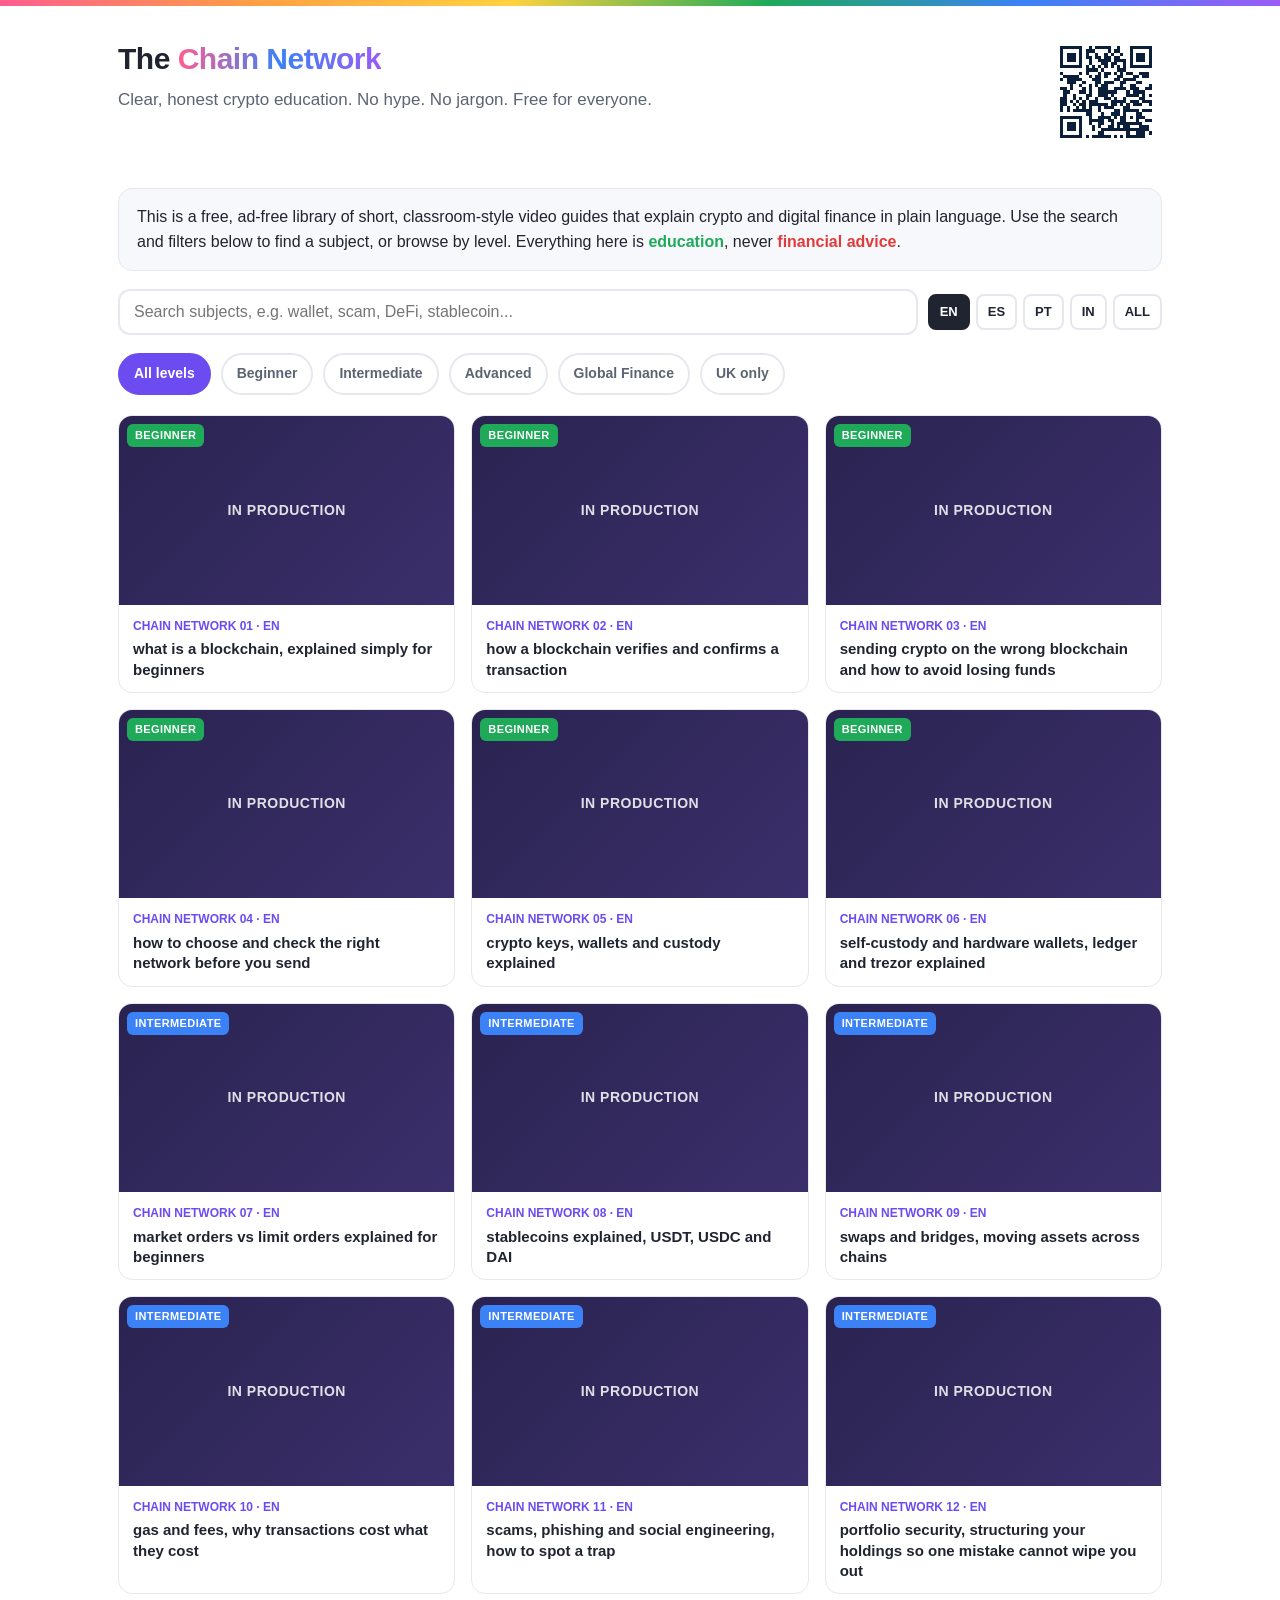
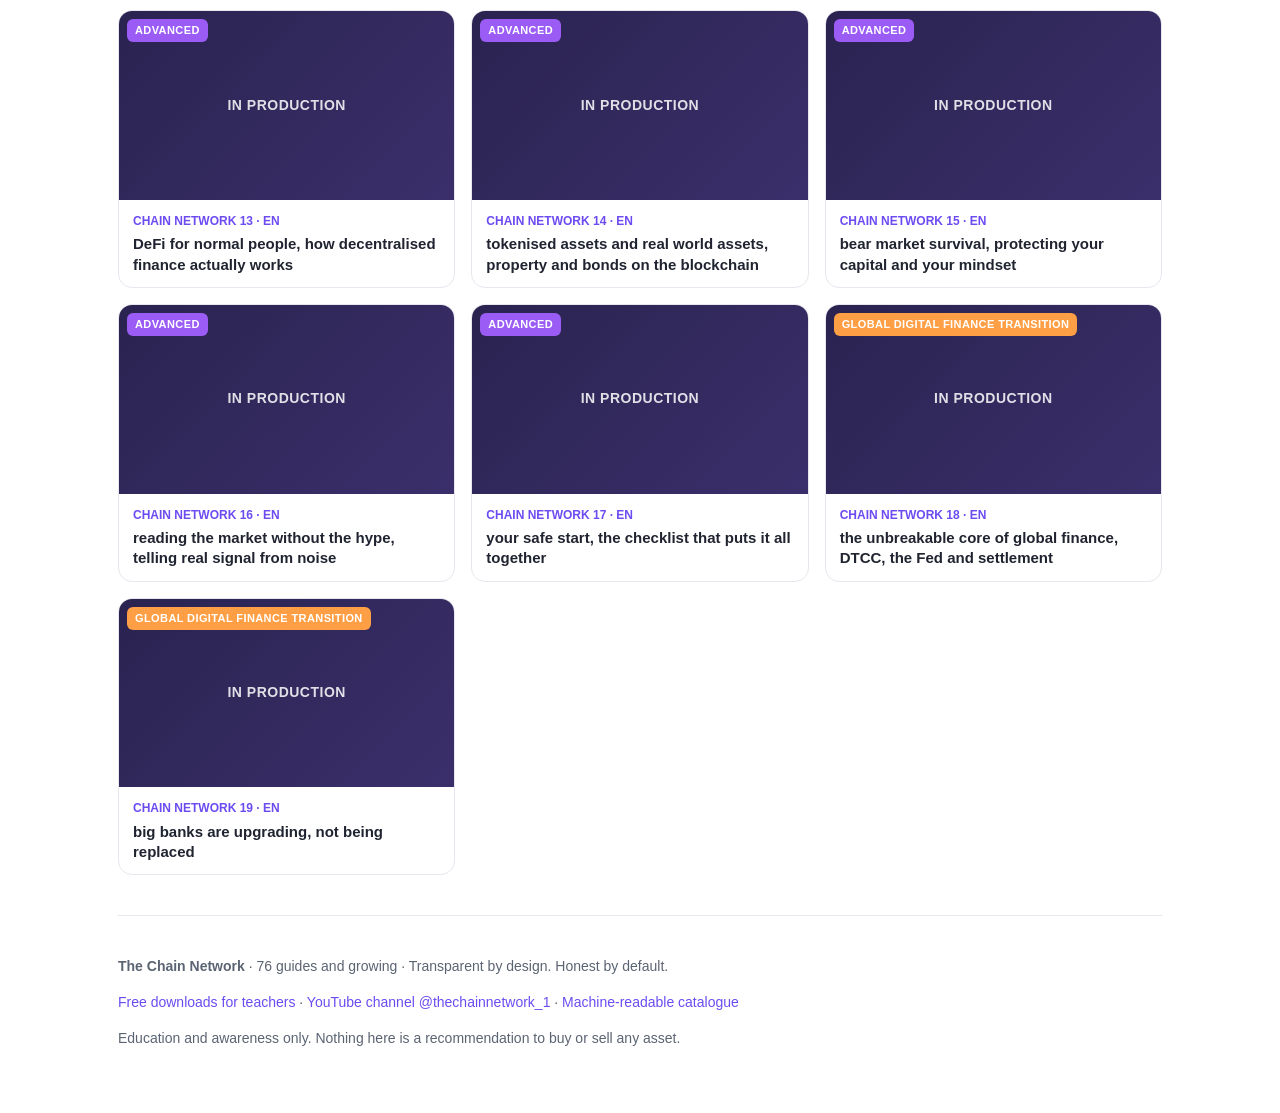
==== commit e0752523: "Release bot: subject 19 live on YouTube, site rebuilt" ====
--- a/index.html
+++ b/index.html
@@ -64,7 +64,7 @@
 footer{border-top:1px solid var(--line);padding:26px 0 50px;color:var(--muted);font-size:14px}
 .empty{padding:40px;text-align:center;color:var(--muted)}
 </style>
-<script type="application/ld+json">{"@context": "https://schema.org", "@type": "ItemList", "name": "The Chain Network video guides", "itemListElement": [{"@type": "ListItem", "position": 1, "item": {"@type": "VideoObject", "name": "chain network 01 - what is a blockchain, explained simply for beginners", "inLanguage": "en", "url": "https://youtu.be/P1KX4zSXxOg", "embedUrl": "https://youtu.be/P1KX4zSXxOg", "creator": {"@type": "Organization", "name": "The Chain Network"}}}, {"@type": "ListItem", "position": 2, "item": {"@type": "VideoObject", "name": "chain network 01 - qué es una blockchain, explicado de forma sencilla", "inLanguage": "es", "url": "https://youtu.be/0h98jfDIIFg", "embedUrl": "https://youtu.be/0h98jfDIIFg", "creator": {"@type": "Organization", "name": "The Chain Network"}}}, {"@type": "ListItem", "position": 3, "item": {"@type": "VideoObject", "name": "chain network 01 - o que é uma blockchain, explicado de forma simples", "inLanguage": "pt", "url": "https://youtu.be/dgSyxZmMDpA", "embedUrl": "https://youtu.be/dgSyxZmMDpA", "creator": {"@type": "Organization", "name": "The Chain Network"}}}, {"@type": "ListItem", "position": 4, "item": {"@type": "VideoObject", "name": "chain network 01 - ब्लॉकचेन क्या है, शुरुआती लोगों के लिए आसान भाषा में", "inLanguage": "hi", "url": "https://youtu.be/YOXLsU9S-Ls", "embedUrl": "https://youtu.be/YOXLsU9S-Ls", "creator": {"@type": "Organization", "name": "The Chain Network"}}}, {"@type": "ListItem", "position": 5, "item": {"@type": "VideoObject", "name": "chain network 02 - how a blockchain verifies and confirms a transaction", "inLanguage": "en", "url": "https://youtu.be/5a_mJI-xg1s", "embedUrl": "https://youtu.be/5a_mJI-xg1s", "creator": {"@type": "Organization", "name": "The Chain Network"}}}, {"@type": "ListItem", "position": 6, "item": {"@type": "VideoObject", "name": "chain network 02 - cómo verifica y confirma una transacción una blockchain", "inLanguage": "es", "url": "https://youtu.be/LIKMULEjzJ0", "embedUrl": "https://youtu.be/LIKMULEjzJ0", "creator": {"@type": "Organization", "name": "The Chain Network"}}}, {"@type": "ListItem", "position": 7, "item": {"@type": "VideoObject", "name": "chain network 02 - como uma blockchain verifica e confirma uma transação", "inLanguage": "pt", "url": "https://youtu.be/y1JQQbfEKb4", "embedUrl": "https://youtu.be/y1JQQbfEKb4", "creator": {"@type": "Organization", "name": "The Chain Network"}}}, {"@type": "ListItem", "position": 8, "item": {"@type": "VideoObject", "name": "chain network 02 - ब्लॉकचेन लेन-देन की पुष्टि और कन्फ़र्म कैसे करता है", "inLanguage": "hi", "url": "https://youtu.be/5xWLUDGcjK0", "embedUrl": "https://youtu.be/5xWLUDGcjK0", "creator": {"@type": "Organization", "name": "The Chain Network"}}}, {"@type": "ListItem", "position": 9, "item": {"@type": "VideoObject", "name": "chain network 03 - sending crypto on the wrong blockchain and how to avoid losing funds", "inLanguage": "en", "url": "https://youtu.be/haO-67Cx3kQ", "embedUrl": "https://youtu.be/haO-67Cx3kQ", "creator": {"@type": "Organization", "name": "The Chain Network"}}}, {"@type": "ListItem", "position": 10, "item": {"@type": "VideoObject", "name": "chain network 03 - enviar criptomonedas por la blockchain equivocada y cómo evitar perder tu dinero", "inLanguage": "es", "url": "https://youtu.be/gTglJXNGsr4", "embedUrl": "https://youtu.be/gTglJXNGsr4", "creator": {"@type": "Organization", "name": "The Chain Network"}}}, {"@type": "ListItem", "position": 11, "item": {"@type": "VideoObject", "name": "chain network 03 - enviar criptomoedas pela blockchain errada e como evitar perder seu dinheiro", "inLanguage": "pt", "url": "https://youtu.be/CxYfATRCoxo", "embedUrl": "https://youtu.be/CxYfATRCoxo", "creator": {"@type": "Organization", "name": "The Chain Network"}}}, {"@type": "ListItem", "position": 12, "item": {"@type": "VideoObject", "name": "chain network 03 - ग़लत ब्लॉकचेन पर क्रिप्टो भेजना और पैसे गँवाने से कैसे बचें", "inLanguage": "hi", "url": "https://youtu.be/_VcR6b56QjM", "embedUrl": "https://youtu.be/_VcR6b56QjM", "creator": {"@type": "Organization", "name": "The Chain Network"}}}, {"@type": "ListItem", "position": 13, "item": {"@type": "VideoObject", "name": "chain network 04 - how to choose and check the right network before you send", "inLanguage": "en", "url": "https://youtu.be/CcVZSHep-js", "embedUrl": "https://youtu.be/CcVZSHep-js", "creator": {"@type": "Organization", "name": "The Chain Network"}}}, {"@type": "ListItem", "position": 14, "item": {"@type": "VideoObject", "name": "chain network 04 - cómo elegir y comprobar la red correcta antes de enviar", "inLanguage": "es", "url": "https://youtu.be/uXLjKd6qZYg", "embedUrl": "https://youtu.be/uXLjKd6qZYg", "creator": {"@type": "Organization", "name": "The Chain Network"}}}, {"@type": "ListItem", "position": 15, "item": {"@type": "VideoObject", "name": "chain network 04 - como escolher e conferir a rede correta antes de enviar", "inLanguage": "pt", "url": "https://youtu.be/U4vUvNY0UAI", "embedUrl": "https://youtu.be/U4vUvNY0UAI", "creator": {"@type": "Organization", "name": "The Chain Network"}}}, {"@type": "ListItem", "position": 16, "item": {"@type": "VideoObject", "name": "chain network 04 - भेजने से पहले सही नेटवर्क कैसे चुनें और जाँचें", "inLanguage": "hi", "url": "https://youtu.be/ew-B5D_VqSw", "embedUrl": "https://youtu.be/ew-B5D_VqSw", "creator": {"@type": "Organization", "name": "The Chain Network"}}}, {"@type": "ListItem", "position": 17, "item": {"@type": "VideoObject", "name": "chain network 05 - crypto keys, wallets and custody explained", "inLanguage": "en", "url": "https://youtu.be/v04pUcx2sGk", "embedUrl": "https://youtu.be/v04pUcx2sGk", "creator": {"@type": "Organization", "name": "The Chain Network"}}}, {"@type": "ListItem", "position": 18, "item": {"@type": "VideoObject", "name": "chain network 05 - claves, monederos y custodia de criptomonedas explicado", "inLanguage": "es", "url": "https://youtu.be/GzphYn4t2DM", "embedUrl": "https://youtu.be/GzphYn4t2DM", "creator": {"@type": "Organization", "name": "The Chain Network"}}}, {"@type": "ListItem", "position": 19, "item": {"@type": "VideoObject", "name": "chain network 05 - chaves, carteiras e custódia de criptomoedas explicado", "inLanguage": "pt", "url": "https://youtu.be/hYBVbQu6Ku0", "embedUrl": "https://youtu.be/hYBVbQu6Ku0", "creator": {"@type": "Organization", "name": "The Chain Network"}}}, {"@type": "ListItem", "position": 20, "item": {"@type": "VideoObject", "name": "chain network 05 - क्रिप्टो चाबियाँ, wallet और कस्टडी आसान भाषा में", "inLanguage": "hi", "url": "https://youtu.be/QqNuuUtiWIE", "embedUrl": "https://youtu.be/QqNuuUtiWIE", "creator": {"@type": "Organization", "name": "The Chain Network"}}}, {"@type": "ListItem", "position": 21, "item": {"@type": "VideoObject", "name": "chain network 06 - self-custody and hardware wallets, ledger and trezor explained", "inLanguage": "en", "url": "https://youtu.be/VeLh-57TWec", "embedUrl": "https://youtu.be/VeLh-57TWec", "creator": {"@type": "Organization", "name": "The Chain Network"}}}, {"@type": "ListItem", "position": 22, "item": {"@type": "VideoObject", "name": "chain network 06 - autocustodia y seguridad del hardware explicado", "inLanguage": "es", "url": "https://youtu.be/97D9jCEl48E", "embedUrl": "https://youtu.be/97D9jCEl48E", "creator": {"@type": "Organization", "name": "The Chain Network"}}}, {"@type": "ListItem", "position": 23, "item": {"@type": "VideoObject", "name": "chain network 06 - autocustódia e segurança do hardware explicado", "inLanguage": "pt", "url": "https://youtu.be/0S2JnhAxK04", "embedUrl": "https://youtu.be/0S2JnhAxK04", "creator": {"@type": "Organization", "name": "The Chain Network"}}}, {"@type": "ListItem", "position": 24, "item": {"@type": "VideoObject", "name": "chain network 06 - self-custody और हार्डवेयर सुरक्षा, Ledger और Trezor समझें", "inLanguage": "hi", "url": "https://youtu.be/yRHetiPEFVA", "embedUrl": "https://youtu.be/yRHetiPEFVA", "creator": {"@type": "Organization", "name": "The Chain Network"}}}, {"@type": "ListItem", "position": 25, "item": {"@type": "VideoObject", "name": "chain network 07 - market orders vs limit orders explained for beginners", "inLanguage": "en", "url": "https://youtu.be/G_xD5g0KgKc", "embedUrl": "https://youtu.be/G_xD5g0KgKc", "creator": {"@type": "Organization", "name": "The Chain Network"}}}, {"@type": "ListItem", "position": 26, "item": {"@type": "VideoObject", "name": "chain network 07 - órdenes de mercado y órdenes límite explicado", "inLanguage": "es", "url": "https://youtu.be/5oFUrwilvYU", "embedUrl": "https://youtu.be/5oFUrwilvYU", "creator": {"@type": "Organization", "name": "The Chain Network"}}}, {"@type": "ListItem", "position": 27, "item": {"@type": "VideoObject", "name": "chain network 07 - ordens de mercado e ordens limite explicado", "inLanguage": "pt", "url": "https://youtu.be/DTRDnNpOetM", "embedUrl": "https://youtu.be/DTRDnNpOetM", "creator": {"@type": "Organization", "name": "The Chain Network"}}}, {"@type": "ListItem", "position": 28, "item": {"@type": "VideoObject", "name": "chain network 07 - market order बनाम limit order, शुरुआती लोगों के लिए आसान भाषा में", "inLanguage": "hi", "url": "https://youtu.be/eIuLO5wmU_U", "embedUrl": "https://youtu.be/eIuLO5wmU_U", "creator": {"@type": "Organization", "name": "The Chain Network"}}}, {"@type": "ListItem", "position": 29, "item": {"@type": "VideoObject", "name": "chain network 08 - stablecoins explained, USDT, USDC and DAI", "inLanguage": "en", "url": "https://youtu.be/NT36SnKScBs", "embedUrl": "https://youtu.be/NT36SnKScBs", "creator": {"@type": "Organization", "name": "The Chain Network"}}}, {"@type": "ListItem", "position": 30, "item": {"@type": "VideoObject", "name": "chain network 08 - stablecoins explicadas, USDT, USDC y DAI", "inLanguage": "es", "url": "https://youtu.be/kHwiz-qEEiA", "embedUrl": "https://youtu.be/kHwiz-qEEiA", "creator": {"@type": "Organization", "name": "The Chain Network"}}}, {"@type": "ListItem", "position": 31, "item": {"@type": "VideoObject", "name": "chain network 08 - stablecoins explicadas, USDT, USDC e DAI", "inLanguage": "pt", "url": "https://youtu.be/q7w4ZDOPm18", "embedUrl": "https://youtu.be/q7w4ZDOPm18", "creator": {"@type": "Organization", "name": "The Chain Network"}}}, {"@type": "ListItem", "position": 32, "item": {"@type": "VideoObject", "name": "chain network 08 - stablecoins समझें, USDT, USDC और DAI", "inLanguage": "hi", "url": "https://youtu.be/I9kByDLK_Kg", "embedUrl": "https://youtu.be/I9kByDLK_Kg", "creator": {"@type": "Organization", "name": "The Chain Network"}}}, {"@type": "ListItem", "position": 33, "item": {"@type": "VideoObject", "name": "chain network 09 - swaps and bridges, moving assets across chains", "inLanguage": "en", "url": "https://youtu.be/cZthgzbQDzE", "embedUrl": "https://youtu.be/cZthgzbQDzE", "creator": {"@type": "Organization", "name": "The Chain Network"}}}, {"@type": "ListItem", "position": 34, "item": {"@type": "VideoObject", "name": "chain network 09 - swaps y puentes, mover activos entre blockchains", "inLanguage": "es", "url": "https://youtu.be/HSbGiD6JAIE", "embedUrl": "https://youtu.be/HSbGiD6JAIE", "creator": {"@type": "Organization", "name": "The Chain Network"}}}, {"@type": "ListItem", "position": 35, "item": {"@type": "VideoObject", "name": "chain network 09 - swaps e pontes, movendo ativos entre blockchains", "inLanguage": "pt", "url": "https://youtu.be/dXEEYQBJPDw", "embedUrl": "https://youtu.be/dXEEYQBJPDw", "creator": {"@type": "Organization", "name": "The Chain Network"}}}, {"@type": "ListItem", "position": 36, "item": {"@type": "VideoObject", "name": "chain network 09 - swaps और bridges, एक blockchain से दूसरी पर संपत्ति ले जाना", "inLanguage": "hi", "url": "https://youtu.be/4l3Z46xBAH8", "embedUrl": "https://youtu.be/4l3Z46xBAH8", "creator": {"@type": "Organization", "name": "The Chain Network"}}}, {"@type": "ListItem", "position": 37, "item": {"@type": "VideoObject", "name": "chain network 10 - gas and fees, why transactions cost what they cost", "inLanguage": "en", "url": "https://youtu.be/5gHdL3blXTo", "embedUrl": "https://youtu.be/5gHdL3blXTo", "creator": {"@type": "Organization", "name": "The Chain Network"}}}, {"@type": "ListItem", "position": 38, "item": {"@type": "VideoObject", "name": "chain network 10 - gas y comisiones, por qué las operaciones cuestan lo que cuestan", "inLanguage": "es", "url": "https://youtu.be/TrHSYwsxFC8", "embedUrl": "https://youtu.be/TrHSYwsxFC8", "creator": {"@type": "Organization", "name": "The Chain Network"}}}, {"@type": "ListItem", "position": 39, "item": {"@type": "VideoObject", "name": "chain network 10 - gás e taxas, por que as transações custam o que custam", "inLanguage": "pt", "url": "https://youtu.be/sRVXJohAg9g", "embedUrl": "https://youtu.be/sRVXJohAg9g", "creator": {"@type": "Organization", "name": "The Chain Network"}}}, {"@type": "ListItem", "position": 40, "item": {"@type": "VideoObject", "name": "chain network 10 - gas और fees, लेन-देन की लागत इतनी क्यों होती है", "inLanguage": "hi", "url": "https://youtu.be/yWAXl_zCOso", "embedUrl": "https://youtu.be/yWAXl_zCOso", "creator": {"@type": "Organization", "name": "The Chain Network"}}}, {"@type": "ListItem", "position": 41, "item": {"@type": "VideoObject", "name": "chain network 11 - scams, phishing and social engineering, how to spot a trap", "inLanguage": "en", "url": "https://youtu.be/FbmkVEmHZ6w", "embedUrl": "https://youtu.be/FbmkVEmHZ6w", "creator": {"@type": "Organization", "name": "The Chain Network"}}}, {"@type": "ListItem", "position": 42, "item": {"@type": "VideoObject", "name": "chain network 11 - estafas, phishing e ingeniería social, cómo detectar una trampa", "inLanguage": "es", "url": "https://youtu.be/GnexkwdqQxo", "embedUrl": "https://youtu.be/GnexkwdqQxo", "creator": {"@type": "Organization", "name": "The Chain Network"}}}, {"@type": "ListItem", "position": 43, "item": {"@type": "VideoObject", "name": "chain network 11 - golpes, phishing e engenharia social, como reconhecer uma armadilha", "inLanguage": "pt", "url": "https://youtu.be/MRzqkp9RDbY", "embedUrl": "https://youtu.be/MRzqkp9RDbY", "creator": {"@type": "Organization", "name": "The Chain Network"}}}, {"@type": "ListItem", "position": 44, "item": {"@type": "VideoObject", "name": "chain network 11 - scams, phishing और social engineering, जाल को कैसे पहचानें", "inLanguage": "hi", "url": "https://youtu.be/QrAW4vMn6fo", "embedUrl": "https://youtu.be/QrAW4vMn6fo", "creator": {"@type": "Organization", "name": "The Chain Network"}}}, {"@type": "ListItem", "position": 45, "item": {"@type": "VideoObject", "name": "chain network 12 - portfolio security, structuring your holdings so one mistake cannot wipe you out", "inLanguage": "en", "url": "https://youtu.be/WNqthQ41aHE", "embedUrl": "https://youtu.be/WNqthQ41aHE", "creator": {"@type": "Organization", "name": "The Chain Network"}}}, {"@type": "ListItem", "position": 46, "item": {"@type": "VideoObject", "name": "chain network 12 - seguridad de la cartera, estructura tus tenencias para que un error no te arruine", "inLanguage": "es", "url": "https://youtu.be/exVQLRlRRAs", "embedUrl": "https://youtu.be/exVQLRlRRAs", "creator": {"@type": "Organization", "name": "The Chain Network"}}}, {"@type": "ListItem", "position": 47, "item": {"@type": "VideoObject", "name": "chain network 12 - segurança da carteira, estruture o que você tem para um erro não te arruinar", "inLanguage": "pt", "url": "https://youtu.be/KIAq2RK-t58", "embedUrl": "https://youtu.be/KIAq2RK-t58", "creator": {"@type": "Organization", "name": "The Chain Network"}}}, {"@type": "ListItem", "position": 48, "item": {"@type": "VideoObject", "name": "chain network 12 - portfolio security, अपनी होल्डिंग्स को ऐसे ढाँचा दें कि एक ग़लती आपको ख़त्म न कर सके", "inLanguage": "hi", "url": "https://youtu.be/_zctuErGR_w", "embedUrl": "https://youtu.be/_zctuErGR_w", "creator": {"@type": "Organization", "name": "The Chain Network"}}}, {"@type": "ListItem", "position": 49, "item": {"@type": "VideoObject", "name": "chain network 13 - DeFi for normal people, how decentralised finance actually works", "inLanguage": "en", "url": "https://youtu.be/PC82Whmg7FQ", "embedUrl": "https://youtu.be/PC82Whmg7FQ", "creator": {"@type": "Organization", "name": "The Chain Network"}}}, {"@type": "ListItem", "position": 50, "item": {"@type": "VideoObject", "name": "chain network 13 - DeFi para gente normal, cómo funcionan de verdad las finanzas descentralizadas", "inLanguage": "es", "url": "https://youtu.be/_oESUpyBfaE", "embedUrl": "https://youtu.be/_oESUpyBfaE", "creator": {"@type": "Organization", "name": "The Chain Network"}}}, {"@type": "ListItem", "position": 51, "item": {"@type": "VideoObject", "name": "chain network 13 - DeFi para gente normal, como as finanças descentralizadas funcionam de verdade", "inLanguage": "pt", "url": "https://youtu.be/T3K40E6P_TM", "embedUrl": "https://youtu.be/T3K40E6P_TM", "creator": {"@type": "Organization", "name": "The Chain Network"}}}, {"@type": "ListItem", "position": 52, "item": {"@type": "VideoObject", "name": "chain network 13 - DeFi आम लोगों के लिए, decentralised finance असल में कैसे काम करता है", "inLanguage": "hi", "url": "https://youtu.be/-dl_px7azkc", "embedUrl": "https://youtu.be/-dl_px7azkc", "creator": {"@type": "Organization", "name": "The Chain Network"}}}, {"@type": "ListItem", "position": 53, "item": {"@type": "VideoObject", "name": "chain network 14 - tokenised assets and real world assets, property and bonds on the blockchain", "inLanguage": "en", "url": "https://youtu.be/c1Ocv5ad9E8", "embedUrl": "https://youtu.be/c1Ocv5ad9E8", "creator": {"@type": "Organization", "name": "The Chain Network"}}}, {"@type": "ListItem", "position": 54, "item": {"@type": "VideoObject", "name": "chain network 14 - activos tokenizados y activos del mundo real, vivienda y bonos en la blockchain", "inLanguage": "es", "url": "https://youtu.be/dHIvirW7cY8", "embedUrl": "https://youtu.be/dHIvirW7cY8", "creator": {"@type": "Organization", "name": "The Chain Network"}}}, {"@type": "ListItem", "position": 55, "item": {"@type": "VideoObject", "name": "chain network 14 - ativos tokenizados e ativos do mundo real, imóveis e títulos na blockchain", "inLanguage": "pt", "url": "https://youtu.be/Qr6spnG6aZI", "embedUrl": "https://youtu.be/Qr6spnG6aZI", "creator": {"@type": "Organization", "name": "The Chain Network"}}}, {"@type": "ListItem", "position": 56, "item": {"@type": "VideoObject", "name": "chain network 14 - tokenised assets और real world assets, घर-ज़मीन और bonds को blockchain पर लाना", "inLanguage": "hi", "url": "https://youtu.be/s84nstsMn88", "embedUrl": "https://youtu.be/s84nstsMn88", "creator": {"@type": "Organization", "name": "The Chain Network"}}}, {"@type": "ListItem", "position": 57, "item": {"@type": "VideoObject", "name": "chain network 15 - bear market survival, protecting your capital and your mindset", "inLanguage": "en", "url": "https://youtu.be/91I8kMV1XI0", "embedUrl": "https://youtu.be/91I8kMV1XI0", "creator": {"@type": "Organization", "name": "The Chain Network"}}}, {"@type": "ListItem", "position": 58, "item": {"@type": "VideoObject", "name": "chain network 15 - sobrevivir a un mercado bajista, proteger tu capital y tu mentalidad", "inLanguage": "es", "url": "https://youtu.be/NqASWqG5e6I", "embedUrl": "https://youtu.be/NqASWqG5e6I", "creator": {"@type": "Organization", "name": "The Chain Network"}}}, {"@type": "ListItem", "position": 59, "item": {"@type": "VideoObject", "name": "chain network 15 - sobreviver a um mercado de baixa, proteger o seu capital e a sua cabeça", "inLanguage": "pt", "url": "https://youtu.be/1cChzVv9tNI", "embedUrl": "https://youtu.be/1cChzVv9tNI", "creator": {"@type": "Organization", "name": "The Chain Network"}}}, {"@type": "ListItem", "position": 60, "item": {"@type": "VideoObject", "name": "chain network 15 - bear market में टिके रहना, अपनी पूँजी और अपने दिमाग़ की रक्षा", "inLanguage": "hi", "url": "https://youtu.be/8R3t4n_k3EY", "embedUrl": "https://youtu.be/8R3t4n_k3EY", "creator": {"@type": "Organization", "name": "The Chain Network"}}}, {"@type": "ListItem", "position": 61, "item": {"@type": "VideoObject", "name": "chain network 16 - reading the market without the hype, telling real signal from noise", "inLanguage": "en", "url": "https://youtu.be/yk3QiFDwfYU", "embedUrl": "https://youtu.be/yk3QiFDwfYU", "creator": {"@type": "Organization", "name": "The Chain Network"}}}, {"@type": "ListItem", "position": 62, "item": {"@type": "VideoObject", "name": "chain network 16 - leer el mercado sin el ruido, distinguir la señal real de la euforia", "inLanguage": "es", "url": "https://youtu.be/0aaXaPblOfI", "embedUrl": "https://youtu.be/0aaXaPblOfI", "creator": {"@type": "Organization", "name": "The Chain Network"}}}, {"@type": "ListItem", "position": 63, "item": {"@type": "VideoObject", "name": "chain network 16 - ler o mercado sem o hype, separar o sinal verdadeiro do ruído", "inLanguage": "pt", "url": "https://youtu.be/qrSavdAsey8", "embedUrl": "https://youtu.be/qrSavdAsey8", "creator": {"@type": "Organization", "name": "The Chain Network"}}}, {"@type": "ListItem", "position": 64, "item": {"@type": "VideoObject", "name": "chain network 16 - बाज़ार को बिना hype के पढ़ना, असली संकेत को शोर से अलग पहचानना", "inLanguage": "hi", "url": "https://youtu.be/PurnOxKGJJc", "embedUrl": "https://youtu.be/PurnOxKGJJc", "creator": {"@type": "Organization", "name": "The Chain Network"}}}, {"@type": "ListItem", "position": 65, "item": {"@type": "VideoObject", "name": "chain network 17 - your safe start, the checklist that puts it all together", "inLanguage": "en", "url": "https://youtu.be/hnvm3PKBGw4", "embedUrl": "https://youtu.be/hnvm3PKBGw4", "creator": {"@type": "Organization", "name": "The Chain Network"}}}, {"@type": "ListItem", "position": 66, "item": {"@type": "VideoObject", "name": "chain network 17 - tu comienzo seguro, la lista de comprobación que lo une todo", "inLanguage": "es", "url": "https://youtu.be/JjLXHiomEu8", "embedUrl": "https://youtu.be/JjLXHiomEu8", "creator": {"@type": "Organization", "name": "The Chain Network"}}}, {"@type": "ListItem", "position": 67, "item": {"@type": "VideoObject", "name": "chain network 17 - seu começo seguro, a lista de verificação que junta tudo", "inLanguage": "pt", "url": "https://youtu.be/7hSicMczJqo", "embedUrl": "https://youtu.be/7hSicMczJqo", "creator": {"@type": "Organization", "name": "The Chain Network"}}}, {"@type": "ListItem", "position": 68, "item": {"@type": "VideoObject", "name": "chain network 17 - आपकी सुरक्षित शुरुआत, वह checklist जो सब कुछ एक जगह जोड़ती है", "inLanguage": "hi", "url": "https://youtu.be/l6n27vYi30Y", "embedUrl": "https://youtu.be/l6n27vYi30Y", "creator": {"@type": "Organization", "name": "The Chain Network"}}}, {"@type": "ListItem", "position": 69, "item": {"@type": "VideoObject", "name": "chain network 18 - the unbreakable core of global finance, DTCC, the Fed and settlement", "inLanguage": "en", "url": "https://youtu.be/SJfuxvZ18Js", "embedUrl": "https://youtu.be/SJfuxvZ18Js", "creator": {"@type": "Organization", "name": "The Chain Network"}}}, {"@type": "ListItem", "position": 70, "item": {"@type": "VideoObject", "name": "chain network 18 - el núcleo inquebrantable de las finanzas globales, DTCC, la Fed y la liquidación", "inLanguage": "es", "url": "https://youtu.be/yv0gELq5Pxk", "embedUrl": "https://youtu.be/yv0gELq5Pxk", "creator": {"@type": "Organization", "name": "The Chain Network"}}}, {"@type": "ListItem", "position": 71, "item": {"@type": "VideoObject", "name": "chain network 18 - o núcleo inquebrável das finanças globais, DTCC, o Fed e a liquidação", "inLanguage": "pt", "url": "https://youtu.be/dzxpIxJ623M", "embedUrl": "https://youtu.be/dzxpIxJ623M", "creator": {"@type": "Organization", "name": "The Chain Network"}}}, {"@type": "ListItem", "position": 72, "item": {"@type": "VideoObject", "name": "chain network 18 - ग्लोबल फाइनेंस का अटूट कोर, DTCC, Fed और settlement कैसे काम करते हैं", "inLanguage": "hi", "url": "https://youtu.be/8v5WmxuPjUw", "embedUrl": "https://youtu.be/8v5WmxuPjUw", "creator": {"@type": "Organization", "name": "The Chain Network"}}}]}</script>
+<script type="application/ld+json">{"@context": "https://schema.org", "@type": "ItemList", "name": "The Chain Network video guides", "itemListElement": [{"@type": "ListItem", "position": 1, "item": {"@type": "VideoObject", "name": "chain network 01 - what is a blockchain, explained simply for beginners", "inLanguage": "en", "url": "https://youtu.be/P1KX4zSXxOg", "embedUrl": "https://youtu.be/P1KX4zSXxOg", "creator": {"@type": "Organization", "name": "The Chain Network"}}}, {"@type": "ListItem", "position": 2, "item": {"@type": "VideoObject", "name": "chain network 01 - qué es una blockchain, explicado de forma sencilla", "inLanguage": "es", "url": "https://youtu.be/0h98jfDIIFg", "embedUrl": "https://youtu.be/0h98jfDIIFg", "creator": {"@type": "Organization", "name": "The Chain Network"}}}, {"@type": "ListItem", "position": 3, "item": {"@type": "VideoObject", "name": "chain network 01 - o que é uma blockchain, explicado de forma simples", "inLanguage": "pt", "url": "https://youtu.be/dgSyxZmMDpA", "embedUrl": "https://youtu.be/dgSyxZmMDpA", "creator": {"@type": "Organization", "name": "The Chain Network"}}}, {"@type": "ListItem", "position": 4, "item": {"@type": "VideoObject", "name": "chain network 01 - ब्लॉकचेन क्या है, शुरुआती लोगों के लिए आसान भाषा में", "inLanguage": "hi", "url": "https://youtu.be/YOXLsU9S-Ls", "embedUrl": "https://youtu.be/YOXLsU9S-Ls", "creator": {"@type": "Organization", "name": "The Chain Network"}}}, {"@type": "ListItem", "position": 5, "item": {"@type": "VideoObject", "name": "chain network 02 - how a blockchain verifies and confirms a transaction", "inLanguage": "en", "url": "https://youtu.be/5a_mJI-xg1s", "embedUrl": "https://youtu.be/5a_mJI-xg1s", "creator": {"@type": "Organization", "name": "The Chain Network"}}}, {"@type": "ListItem", "position": 6, "item": {"@type": "VideoObject", "name": "chain network 02 - cómo verifica y confirma una transacción una blockchain", "inLanguage": "es", "url": "https://youtu.be/LIKMULEjzJ0", "embedUrl": "https://youtu.be/LIKMULEjzJ0", "creator": {"@type": "Organization", "name": "The Chain Network"}}}, {"@type": "ListItem", "position": 7, "item": {"@type": "VideoObject", "name": "chain network 02 - como uma blockchain verifica e confirma uma transação", "inLanguage": "pt", "url": "https://youtu.be/y1JQQbfEKb4", "embedUrl": "https://youtu.be/y1JQQbfEKb4", "creator": {"@type": "Organization", "name": "The Chain Network"}}}, {"@type": "ListItem", "position": 8, "item": {"@type": "VideoObject", "name": "chain network 02 - ब्लॉकचेन लेन-देन की पुष्टि और कन्फ़र्म कैसे करता है", "inLanguage": "hi", "url": "https://youtu.be/5xWLUDGcjK0", "embedUrl": "https://youtu.be/5xWLUDGcjK0", "creator": {"@type": "Organization", "name": "The Chain Network"}}}, {"@type": "ListItem", "position": 9, "item": {"@type": "VideoObject", "name": "chain network 03 - sending crypto on the wrong blockchain and how to avoid losing funds", "inLanguage": "en", "url": "https://youtu.be/haO-67Cx3kQ", "embedUrl": "https://youtu.be/haO-67Cx3kQ", "creator": {"@type": "Organization", "name": "The Chain Network"}}}, {"@type": "ListItem", "position": 10, "item": {"@type": "VideoObject", "name": "chain network 03 - enviar criptomonedas por la blockchain equivocada y cómo evitar perder tu dinero", "inLanguage": "es", "url": "https://youtu.be/gTglJXNGsr4", "embedUrl": "https://youtu.be/gTglJXNGsr4", "creator": {"@type": "Organization", "name": "The Chain Network"}}}, {"@type": "ListItem", "position": 11, "item": {"@type": "VideoObject", "name": "chain network 03 - enviar criptomoedas pela blockchain errada e como evitar perder seu dinheiro", "inLanguage": "pt", "url": "https://youtu.be/CxYfATRCoxo", "embedUrl": "https://youtu.be/CxYfATRCoxo", "creator": {"@type": "Organization", "name": "The Chain Network"}}}, {"@type": "ListItem", "position": 12, "item": {"@type": "VideoObject", "name": "chain network 03 - ग़लत ब्लॉकचेन पर क्रिप्टो भेजना और पैसे गँवाने से कैसे बचें", "inLanguage": "hi", "url": "https://youtu.be/_VcR6b56QjM", "embedUrl": "https://youtu.be/_VcR6b56QjM", "creator": {"@type": "Organization", "name": "The Chain Network"}}}, {"@type": "ListItem", "position": 13, "item": {"@type": "VideoObject", "name": "chain network 04 - how to choose and check the right network before you send", "inLanguage": "en", "url": "https://youtu.be/CcVZSHep-js", "embedUrl": "https://youtu.be/CcVZSHep-js", "creator": {"@type": "Organization", "name": "The Chain Network"}}}, {"@type": "ListItem", "position": 14, "item": {"@type": "VideoObject", "name": "chain network 04 - cómo elegir y comprobar la red correcta antes de enviar", "inLanguage": "es", "url": "https://youtu.be/uXLjKd6qZYg", "embedUrl": "https://youtu.be/uXLjKd6qZYg", "creator": {"@type": "Organization", "name": "The Chain Network"}}}, {"@type": "ListItem", "position": 15, "item": {"@type": "VideoObject", "name": "chain network 04 - como escolher e conferir a rede correta antes de enviar", "inLanguage": "pt", "url": "https://youtu.be/U4vUvNY0UAI", "embedUrl": "https://youtu.be/U4vUvNY0UAI", "creator": {"@type": "Organization", "name": "The Chain Network"}}}, {"@type": "ListItem", "position": 16, "item": {"@type": "VideoObject", "name": "chain network 04 - भेजने से पहले सही नेटवर्क कैसे चुनें और जाँचें", "inLanguage": "hi", "url": "https://youtu.be/ew-B5D_VqSw", "embedUrl": "https://youtu.be/ew-B5D_VqSw", "creator": {"@type": "Organization", "name": "The Chain Network"}}}, {"@type": "ListItem", "position": 17, "item": {"@type": "VideoObject", "name": "chain network 05 - crypto keys, wallets and custody explained", "inLanguage": "en", "url": "https://youtu.be/v04pUcx2sGk", "embedUrl": "https://youtu.be/v04pUcx2sGk", "creator": {"@type": "Organization", "name": "The Chain Network"}}}, {"@type": "ListItem", "position": 18, "item": {"@type": "VideoObject", "name": "chain network 05 - claves, monederos y custodia de criptomonedas explicado", "inLanguage": "es", "url": "https://youtu.be/GzphYn4t2DM", "embedUrl": "https://youtu.be/GzphYn4t2DM", "creator": {"@type": "Organization", "name": "The Chain Network"}}}, {"@type": "ListItem", "position": 19, "item": {"@type": "VideoObject", "name": "chain network 05 - chaves, carteiras e custódia de criptomoedas explicado", "inLanguage": "pt", "url": "https://youtu.be/hYBVbQu6Ku0", "embedUrl": "https://youtu.be/hYBVbQu6Ku0", "creator": {"@type": "Organization", "name": "The Chain Network"}}}, {"@type": "ListItem", "position": 20, "item": {"@type": "VideoObject", "name": "chain network 05 - क्रिप्टो चाबियाँ, wallet और कस्टडी आसान भाषा में", "inLanguage": "hi", "url": "https://youtu.be/QqNuuUtiWIE", "embedUrl": "https://youtu.be/QqNuuUtiWIE", "creator": {"@type": "Organization", "name": "The Chain Network"}}}, {"@type": "ListItem", "position": 21, "item": {"@type": "VideoObject", "name": "chain network 06 - self-custody and hardware wallets, ledger and trezor explained", "inLanguage": "en", "url": "https://youtu.be/VeLh-57TWec", "embedUrl": "https://youtu.be/VeLh-57TWec", "creator": {"@type": "Organization", "name": "The Chain Network"}}}, {"@type": "ListItem", "position": 22, "item": {"@type": "VideoObject", "name": "chain network 06 - autocustodia y seguridad del hardware explicado", "inLanguage": "es", "url": "https://youtu.be/97D9jCEl48E", "embedUrl": "https://youtu.be/97D9jCEl48E", "creator": {"@type": "Organization", "name": "The Chain Network"}}}, {"@type": "ListItem", "position": 23, "item": {"@type": "VideoObject", "name": "chain network 06 - autocustódia e segurança do hardware explicado", "inLanguage": "pt", "url": "https://youtu.be/0S2JnhAxK04", "embedUrl": "https://youtu.be/0S2JnhAxK04", "creator": {"@type": "Organization", "name": "The Chain Network"}}}, {"@type": "ListItem", "position": 24, "item": {"@type": "VideoObject", "name": "chain network 06 - self-custody और हार्डवेयर सुरक्षा, Ledger और Trezor समझें", "inLanguage": "hi", "url": "https://youtu.be/yRHetiPEFVA", "embedUrl": "https://youtu.be/yRHetiPEFVA", "creator": {"@type": "Organization", "name": "The Chain Network"}}}, {"@type": "ListItem", "position": 25, "item": {"@type": "VideoObject", "name": "chain network 07 - market orders vs limit orders explained for beginners", "inLanguage": "en", "url": "https://youtu.be/G_xD5g0KgKc", "embedUrl": "https://youtu.be/G_xD5g0KgKc", "creator": {"@type": "Organization", "name": "The Chain Network"}}}, {"@type": "ListItem", "position": 26, "item": {"@type": "VideoObject", "name": "chain network 07 - órdenes de mercado y órdenes límite explicado", "inLanguage": "es", "url": "https://youtu.be/5oFUrwilvYU", "embedUrl": "https://youtu.be/5oFUrwilvYU", "creator": {"@type": "Organization", "name": "The Chain Network"}}}, {"@type": "ListItem", "position": 27, "item": {"@type": "VideoObject", "name": "chain network 07 - ordens de mercado e ordens limite explicado", "inLanguage": "pt", "url": "https://youtu.be/DTRDnNpOetM", "embedUrl": "https://youtu.be/DTRDnNpOetM", "creator": {"@type": "Organization", "name": "The Chain Network"}}}, {"@type": "ListItem", "position": 28, "item": {"@type": "VideoObject", "name": "chain network 07 - market order बनाम limit order, शुरुआती लोगों के लिए आसान भाषा में", "inLanguage": "hi", "url": "https://youtu.be/eIuLO5wmU_U", "embedUrl": "https://youtu.be/eIuLO5wmU_U", "creator": {"@type": "Organization", "name": "The Chain Network"}}}, {"@type": "ListItem", "position": 29, "item": {"@type": "VideoObject", "name": "chain network 08 - stablecoins explained, USDT, USDC and DAI", "inLanguage": "en", "url": "https://youtu.be/NT36SnKScBs", "embedUrl": "https://youtu.be/NT36SnKScBs", "creator": {"@type": "Organization", "name": "The Chain Network"}}}, {"@type": "ListItem", "position": 30, "item": {"@type": "VideoObject", "name": "chain network 08 - stablecoins explicadas, USDT, USDC y DAI", "inLanguage": "es", "url": "https://youtu.be/kHwiz-qEEiA", "embedUrl": "https://youtu.be/kHwiz-qEEiA", "creator": {"@type": "Organization", "name": "The Chain Network"}}}, {"@type": "ListItem", "position": 31, "item": {"@type": "VideoObject", "name": "chain network 08 - stablecoins explicadas, USDT, USDC e DAI", "inLanguage": "pt", "url": "https://youtu.be/q7w4ZDOPm18", "embedUrl": "https://youtu.be/q7w4ZDOPm18", "creator": {"@type": "Organization", "name": "The Chain Network"}}}, {"@type": "ListItem", "position": 32, "item": {"@type": "VideoObject", "name": "chain network 08 - stablecoins समझें, USDT, USDC और DAI", "inLanguage": "hi", "url": "https://youtu.be/I9kByDLK_Kg", "embedUrl": "https://youtu.be/I9kByDLK_Kg", "creator": {"@type": "Organization", "name": "The Chain Network"}}}, {"@type": "ListItem", "position": 33, "item": {"@type": "VideoObject", "name": "chain network 09 - swaps and bridges, moving assets across chains", "inLanguage": "en", "url": "https://youtu.be/cZthgzbQDzE", "embedUrl": "https://youtu.be/cZthgzbQDzE", "creator": {"@type": "Organization", "name": "The Chain Network"}}}, {"@type": "ListItem", "position": 34, "item": {"@type": "VideoObject", "name": "chain network 09 - swaps y puentes, mover activos entre blockchains", "inLanguage": "es", "url": "https://youtu.be/HSbGiD6JAIE", "embedUrl": "https://youtu.be/HSbGiD6JAIE", "creator": {"@type": "Organization", "name": "The Chain Network"}}}, {"@type": "ListItem", "position": 35, "item": {"@type": "VideoObject", "name": "chain network 09 - swaps e pontes, movendo ativos entre blockchains", "inLanguage": "pt", "url": "https://youtu.be/dXEEYQBJPDw", "embedUrl": "https://youtu.be/dXEEYQBJPDw", "creator": {"@type": "Organization", "name": "The Chain Network"}}}, {"@type": "ListItem", "position": 36, "item": {"@type": "VideoObject", "name": "chain network 09 - swaps और bridges, एक blockchain से दूसरी पर संपत्ति ले जाना", "inLanguage": "hi", "url": "https://youtu.be/4l3Z46xBAH8", "embedUrl": "https://youtu.be/4l3Z46xBAH8", "creator": {"@type": "Organization", "name": "The Chain Network"}}}, {"@type": "ListItem", "position": 37, "item": {"@type": "VideoObject", "name": "chain network 10 - gas and fees, why transactions cost what they cost", "inLanguage": "en", "url": "https://youtu.be/5gHdL3blXTo", "embedUrl": "https://youtu.be/5gHdL3blXTo", "creator": {"@type": "Organization", "name": "The Chain Network"}}}, {"@type": "ListItem", "position": 38, "item": {"@type": "VideoObject", "name": "chain network 10 - gas y comisiones, por qué las operaciones cuestan lo que cuestan", "inLanguage": "es", "url": "https://youtu.be/TrHSYwsxFC8", "embedUrl": "https://youtu.be/TrHSYwsxFC8", "creator": {"@type": "Organization", "name": "The Chain Network"}}}, {"@type": "ListItem", "position": 39, "item": {"@type": "VideoObject", "name": "chain network 10 - gás e taxas, por que as transações custam o que custam", "inLanguage": "pt", "url": "https://youtu.be/sRVXJohAg9g", "embedUrl": "https://youtu.be/sRVXJohAg9g", "creator": {"@type": "Organization", "name": "The Chain Network"}}}, {"@type": "ListItem", "position": 40, "item": {"@type": "VideoObject", "name": "chain network 10 - gas और fees, लेन-देन की लागत इतनी क्यों होती है", "inLanguage": "hi", "url": "https://youtu.be/yWAXl_zCOso", "embedUrl": "https://youtu.be/yWAXl_zCOso", "creator": {"@type": "Organization", "name": "The Chain Network"}}}, {"@type": "ListItem", "position": 41, "item": {"@type": "VideoObject", "name": "chain network 11 - scams, phishing and social engineering, how to spot a trap", "inLanguage": "en", "url": "https://youtu.be/FbmkVEmHZ6w", "embedUrl": "https://youtu.be/FbmkVEmHZ6w", "creator": {"@type": "Organization", "name": "The Chain Network"}}}, {"@type": "ListItem", "position": 42, "item": {"@type": "VideoObject", "name": "chain network 11 - estafas, phishing e ingeniería social, cómo detectar una trampa", "inLanguage": "es", "url": "https://youtu.be/GnexkwdqQxo", "embedUrl": "https://youtu.be/GnexkwdqQxo", "creator": {"@type": "Organization", "name": "The Chain Network"}}}, {"@type": "ListItem", "position": 43, "item": {"@type": "VideoObject", "name": "chain network 11 - golpes, phishing e engenharia social, como reconhecer uma armadilha", "inLanguage": "pt", "url": "https://youtu.be/MRzqkp9RDbY", "embedUrl": "https://youtu.be/MRzqkp9RDbY", "creator": {"@type": "Organization", "name": "The Chain Network"}}}, {"@type": "ListItem", "position": 44, "item": {"@type": "VideoObject", "name": "chain network 11 - scams, phishing और social engineering, जाल को कैसे पहचानें", "inLanguage": "hi", "url": "https://youtu.be/QrAW4vMn6fo", "embedUrl": "https://youtu.be/QrAW4vMn6fo", "creator": {"@type": "Organization", "name": "The Chain Network"}}}, {"@type": "ListItem", "position": 45, "item": {"@type": "VideoObject", "name": "chain network 12 - portfolio security, structuring your holdings so one mistake cannot wipe you out", "inLanguage": "en", "url": "https://youtu.be/WNqthQ41aHE", "embedUrl": "https://youtu.be/WNqthQ41aHE", "creator": {"@type": "Organization", "name": "The Chain Network"}}}, {"@type": "ListItem", "position": 46, "item": {"@type": "VideoObject", "name": "chain network 12 - seguridad de la cartera, estructura tus tenencias para que un error no te arruine", "inLanguage": "es", "url": "https://youtu.be/exVQLRlRRAs", "embedUrl": "https://youtu.be/exVQLRlRRAs", "creator": {"@type": "Organization", "name": "The Chain Network"}}}, {"@type": "ListItem", "position": 47, "item": {"@type": "VideoObject", "name": "chain network 12 - segurança da carteira, estruture o que você tem para um erro não te arruinar", "inLanguage": "pt", "url": "https://youtu.be/KIAq2RK-t58", "embedUrl": "https://youtu.be/KIAq2RK-t58", "creator": {"@type": "Organization", "name": "The Chain Network"}}}, {"@type": "ListItem", "position": 48, "item": {"@type": "VideoObject", "name": "chain network 12 - portfolio security, अपनी होल्डिंग्स को ऐसे ढाँचा दें कि एक ग़लती आपको ख़त्म न कर सके", "inLanguage": "hi", "url": "https://youtu.be/_zctuErGR_w", "embedUrl": "https://youtu.be/_zctuErGR_w", "creator": {"@type": "Organization", "name": "The Chain Network"}}}, {"@type": "ListItem", "position": 49, "item": {"@type": "VideoObject", "name": "chain network 13 - DeFi for normal people, how decentralised finance actually works", "inLanguage": "en", "url": "https://youtu.be/PC82Whmg7FQ", "embedUrl": "https://youtu.be/PC82Whmg7FQ", "creator": {"@type": "Organization", "name": "The Chain Network"}}}, {"@type": "ListItem", "position": 50, "item": {"@type": "VideoObject", "name": "chain network 13 - DeFi para gente normal, cómo funcionan de verdad las finanzas descentralizadas", "inLanguage": "es", "url": "https://youtu.be/_oESUpyBfaE", "embedUrl": "https://youtu.be/_oESUpyBfaE", "creator": {"@type": "Organization", "name": "The Chain Network"}}}, {"@type": "ListItem", "position": 51, "item": {"@type": "VideoObject", "name": "chain network 13 - DeFi para gente normal, como as finanças descentralizadas funcionam de verdade", "inLanguage": "pt", "url": "https://youtu.be/T3K40E6P_TM", "embedUrl": "https://youtu.be/T3K40E6P_TM", "creator": {"@type": "Organization", "name": "The Chain Network"}}}, {"@type": "ListItem", "position": 52, "item": {"@type": "VideoObject", "name": "chain network 13 - DeFi आम लोगों के लिए, decentralised finance असल में कैसे काम करता है", "inLanguage": "hi", "url": "https://youtu.be/-dl_px7azkc", "embedUrl": "https://youtu.be/-dl_px7azkc", "creator": {"@type": "Organization", "name": "The Chain Network"}}}, {"@type": "ListItem", "position": 53, "item": {"@type": "VideoObject", "name": "chain network 14 - tokenised assets and real world assets, property and bonds on the blockchain", "inLanguage": "en", "url": "https://youtu.be/c1Ocv5ad9E8", "embedUrl": "https://youtu.be/c1Ocv5ad9E8", "creator": {"@type": "Organization", "name": "The Chain Network"}}}, {"@type": "ListItem", "position": 54, "item": {"@type": "VideoObject", "name": "chain network 14 - activos tokenizados y activos del mundo real, vivienda y bonos en la blockchain", "inLanguage": "es", "url": "https://youtu.be/dHIvirW7cY8", "embedUrl": "https://youtu.be/dHIvirW7cY8", "creator": {"@type": "Organization", "name": "The Chain Network"}}}, {"@type": "ListItem", "position": 55, "item": {"@type": "VideoObject", "name": "chain network 14 - ativos tokenizados e ativos do mundo real, imóveis e títulos na blockchain", "inLanguage": "pt", "url": "https://youtu.be/Qr6spnG6aZI", "embedUrl": "https://youtu.be/Qr6spnG6aZI", "creator": {"@type": "Organization", "name": "The Chain Network"}}}, {"@type": "ListItem", "position": 56, "item": {"@type": "VideoObject", "name": "chain network 14 - tokenised assets और real world assets, घर-ज़मीन और bonds को blockchain पर लाना", "inLanguage": "hi", "url": "https://youtu.be/s84nstsMn88", "embedUrl": "https://youtu.be/s84nstsMn88", "creator": {"@type": "Organization", "name": "The Chain Network"}}}, {"@type": "ListItem", "position": 57, "item": {"@type": "VideoObject", "name": "chain network 15 - bear market survival, protecting your capital and your mindset", "inLanguage": "en", "url": "https://youtu.be/91I8kMV1XI0", "embedUrl": "https://youtu.be/91I8kMV1XI0", "creator": {"@type": "Organization", "name": "The Chain Network"}}}, {"@type": "ListItem", "position": 58, "item": {"@type": "VideoObject", "name": "chain network 15 - sobrevivir a un mercado bajista, proteger tu capital y tu mentalidad", "inLanguage": "es", "url": "https://youtu.be/NqASWqG5e6I", "embedUrl": "https://youtu.be/NqASWqG5e6I", "creator": {"@type": "Organization", "name": "The Chain Network"}}}, {"@type": "ListItem", "position": 59, "item": {"@type": "VideoObject", "name": "chain network 15 - sobreviver a um mercado de baixa, proteger o seu capital e a sua cabeça", "inLanguage": "pt", "url": "https://youtu.be/1cChzVv9tNI", "embedUrl": "https://youtu.be/1cChzVv9tNI", "creator": {"@type": "Organization", "name": "The Chain Network"}}}, {"@type": "ListItem", "position": 60, "item": {"@type": "VideoObject", "name": "chain network 15 - bear market में टिके रहना, अपनी पूँजी और अपने दिमाग़ की रक्षा", "inLanguage": "hi", "url": "https://youtu.be/8R3t4n_k3EY", "embedUrl": "https://youtu.be/8R3t4n_k3EY", "creator": {"@type": "Organization", "name": "The Chain Network"}}}, {"@type": "ListItem", "position": 61, "item": {"@type": "VideoObject", "name": "chain network 16 - reading the market without the hype, telling real signal from noise", "inLanguage": "en", "url": "https://youtu.be/yk3QiFDwfYU", "embedUrl": "https://youtu.be/yk3QiFDwfYU", "creator": {"@type": "Organization", "name": "The Chain Network"}}}, {"@type": "ListItem", "position": 62, "item": {"@type": "VideoObject", "name": "chain network 16 - leer el mercado sin el ruido, distinguir la señal real de la euforia", "inLanguage": "es", "url": "https://youtu.be/0aaXaPblOfI", "embedUrl": "https://youtu.be/0aaXaPblOfI", "creator": {"@type": "Organization", "name": "The Chain Network"}}}, {"@type": "ListItem", "position": 63, "item": {"@type": "VideoObject", "name": "chain network 16 - ler o mercado sem o hype, separar o sinal verdadeiro do ruído", "inLanguage": "pt", "url": "https://youtu.be/qrSavdAsey8", "embedUrl": "https://youtu.be/qrSavdAsey8", "creator": {"@type": "Organization", "name": "The Chain Network"}}}, {"@type": "ListItem", "position": 64, "item": {"@type": "VideoObject", "name": "chain network 16 - बाज़ार को बिना hype के पढ़ना, असली संकेत को शोर से अलग पहचानना", "inLanguage": "hi", "url": "https://youtu.be/PurnOxKGJJc", "embedUrl": "https://youtu.be/PurnOxKGJJc", "creator": {"@type": "Organization", "name": "The Chain Network"}}}, {"@type": "ListItem", "position": 65, "item": {"@type": "VideoObject", "name": "chain network 17 - your safe start, the checklist that puts it all together", "inLanguage": "en", "url": "https://youtu.be/hnvm3PKBGw4", "embedUrl": "https://youtu.be/hnvm3PKBGw4", "creator": {"@type": "Organization", "name": "The Chain Network"}}}, {"@type": "ListItem", "position": 66, "item": {"@type": "VideoObject", "name": "chain network 17 - tu comienzo seguro, la lista de comprobación que lo une todo", "inLanguage": "es", "url": "https://youtu.be/JjLXHiomEu8", "embedUrl": "https://youtu.be/JjLXHiomEu8", "creator": {"@type": "Organization", "name": "The Chain Network"}}}, {"@type": "ListItem", "position": 67, "item": {"@type": "VideoObject", "name": "chain network 17 - seu começo seguro, a lista de verificação que junta tudo", "inLanguage": "pt", "url": "https://youtu.be/7hSicMczJqo", "embedUrl": "https://youtu.be/7hSicMczJqo", "creator": {"@type": "Organization", "name": "The Chain Network"}}}, {"@type": "ListItem", "position": 68, "item": {"@type": "VideoObject", "name": "chain network 17 - आपकी सुरक्षित शुरुआत, वह checklist जो सब कुछ एक जगह जोड़ती है", "inLanguage": "hi", "url": "https://youtu.be/l6n27vYi30Y", "embedUrl": "https://youtu.be/l6n27vYi30Y", "creator": {"@type": "Organization", "name": "The Chain Network"}}}, {"@type": "ListItem", "position": 69, "item": {"@type": "VideoObject", "name": "chain network 18 - the unbreakable core of global finance, DTCC, the Fed and settlement", "inLanguage": "en", "url": "https://youtu.be/SJfuxvZ18Js", "embedUrl": "https://youtu.be/SJfuxvZ18Js", "creator": {"@type": "Organization", "name": "The Chain Network"}}}, {"@type": "ListItem", "position": 70, "item": {"@type": "VideoObject", "name": "chain network 18 - el núcleo inquebrantable de las finanzas globales, DTCC, la Fed y la liquidación", "inLanguage": "es", "url": "https://youtu.be/yv0gELq5Pxk", "embedUrl": "https://youtu.be/yv0gELq5Pxk", "creator": {"@type": "Organization", "name": "The Chain Network"}}}, {"@type": "ListItem", "position": 71, "item": {"@type": "VideoObject", "name": "chain network 18 - o núcleo inquebrável das finanças globais, DTCC, o Fed e a liquidação", "inLanguage": "pt", "url": "https://youtu.be/dzxpIxJ623M", "embedUrl": "https://youtu.be/dzxpIxJ623M", "creator": {"@type": "Organization", "name": "The Chain Network"}}}, {"@type": "ListItem", "position": 72, "item": {"@type": "VideoObject", "name": "chain network 18 - ग्लोबल फाइनेंस का अटूट कोर, DTCC, Fed और settlement कैसे काम करते हैं", "inLanguage": "hi", "url": "https://youtu.be/8v5WmxuPjUw", "embedUrl": "https://youtu.be/8v5WmxuPjUw", "creator": {"@type": "Organization", "name": "The Chain Network"}}}, {"@type": "ListItem", "position": 73, "item": {"@type": "VideoObject", "name": "chain network 19 - big banks are upgrading, not being replaced", "inLanguage": "en", "url": "https://youtu.be/PoXfV_TFbHQ", "embedUrl": "https://youtu.be/PoXfV_TFbHQ", "creator": {"@type": "Organization", "name": "The Chain Network"}}}, {"@type": "ListItem", "position": 74, "item": {"@type": "VideoObject", "name": "chain network 19 - los grandes bancos se están actualizando, no siendo reemplazados", "inLanguage": "es", "url": "https://youtu.be/FMDXnxT9lXo", "embedUrl": "https://youtu.be/FMDXnxT9lXo", "creator": {"@type": "Organization", "name": "The Chain Network"}}}, {"@type": "ListItem", "position": 75, "item": {"@type": "VideoObject", "name": "chain network 19 - os grandes bancos estão se atualizando, não sendo substituídos", "inLanguage": "pt", "url": "https://youtu.be/vQyg9sjZlzg", "embedUrl": "https://youtu.be/vQyg9sjZlzg", "creator": {"@type": "Organization", "name": "The Chain Network"}}}, {"@type": "ListItem", "position": 76, "item": {"@type": "VideoObject", "name": "chain network 19 - बड़े बैंक रिप्लेस नहीं हो रहे, अपग्रेड हो रहे हैं", "inLanguage": "hi", "url": "https://youtu.be/PIeuRw8FOtw", "embedUrl": "https://youtu.be/PIeuRw8FOtw", "creator": {"@type": "Organization", "name": "The Chain Network"}}}]}</script>
 </head>
 <body>
 <div class="rainbow"></div>
@@ -179,11 +179,15 @@
 <article class="card" data-lang="es" data-level="finance" data-tag="unbreakable_core" data-text="el núcleo inquebrantable de las finanzas globales, dtcc, la fed y la liquidación unbreakable_core"><a class="thumb" href="https://youtu.be/yv0gELq5Pxk" target="_blank" rel="noopener"><span class="lvl finance">Global Digital Finance Transition</span><img loading="lazy" src="https://i.ytimg.com/vi/yv0gELq5Pxk/hqdefault.jpg" onerror="this.classList.add('fallback');this.parentNode.classList.add('pending')" alt="chain network 18 - el núcleo inquebrantable de las finanzas globales, DTCC, la Fed y la liquidación"></a><div class="body"><div class="num">CHAIN NETWORK 18 · ES</div><h3>el núcleo inquebrantable de las finanzas globales, DTCC, la Fed y la liquidación</h3></div></article>
 <article class="card" data-lang="pt" data-level="finance" data-tag="unbreakable_core" data-text="o núcleo inquebrável das finanças globais, dtcc, o fed e a liquidação unbreakable_core"><a class="thumb" href="https://youtu.be/dzxpIxJ623M" target="_blank" rel="noopener"><span class="lvl finance">Global Digital Finance Transition</span><img loading="lazy" src="https://i.ytimg.com/vi/dzxpIxJ623M/hqdefault.jpg" onerror="this.classList.add('fallback');this.parentNode.classList.add('pending')" alt="chain network 18 - o núcleo inquebrável das finanças globais, DTCC, o Fed e a liquidação"></a><div class="body"><div class="num">CHAIN NETWORK 18 · PT</div><h3>o núcleo inquebrável das finanças globais, DTCC, o Fed e a liquidação</h3></div></article>
 <article class="card" data-lang="hi" data-level="finance" data-tag="unbreakable_core" data-text="ग्लोबल फाइनेंस का अटूट कोर, dtcc, fed और settlement कैसे काम करते हैं unbreakable_core"><a class="thumb" href="https://youtu.be/8v5WmxuPjUw" target="_blank" rel="noopener"><span class="lvl finance">Global Digital Finance Transition</span><img loading="lazy" src="https://i.ytimg.com/vi/8v5WmxuPjUw/hqdefault.jpg" onerror="this.classList.add('fallback');this.parentNode.classList.add('pending')" alt="chain network 18 - ग्लोबल फाइनेंस का अटूट कोर, DTCC, Fed और settlement कैसे काम करते हैं"></a><div class="body"><div class="num">CHAIN NETWORK 18 · HI</div><h3>ग्लोबल फाइनेंस का अटूट कोर, DTCC, Fed और settlement कैसे काम करते हैं</h3></div></article>
+<article class="card" data-lang="en" data-level="finance" data-tag="banks_upgrading" data-text="big banks are upgrading, not being replaced banks_upgrading"><a class="thumb" href="https://youtu.be/PoXfV_TFbHQ" target="_blank" rel="noopener"><span class="lvl finance">Global Digital Finance Transition</span><img loading="lazy" src="https://i.ytimg.com/vi/PoXfV_TFbHQ/hqdefault.jpg" onerror="this.classList.add('fallback');this.parentNode.classList.add('pending')" alt="chain network 19 - big banks are upgrading, not being replaced"></a><div class="body"><div class="num">CHAIN NETWORK 19 · EN</div><h3>big banks are upgrading, not being replaced</h3></div></article>
+<article class="card" data-lang="es" data-level="finance" data-tag="banks_upgrading" data-text="los grandes bancos se están actualizando, no siendo reemplazados banks_upgrading"><a class="thumb" href="https://youtu.be/FMDXnxT9lXo" target="_blank" rel="noopener"><span class="lvl finance">Global Digital Finance Transition</span><img loading="lazy" src="https://i.ytimg.com/vi/FMDXnxT9lXo/hqdefault.jpg" onerror="this.classList.add('fallback');this.parentNode.classList.add('pending')" alt="chain network 19 - los grandes bancos se están actualizando, no siendo reemplazados"></a><div class="body"><div class="num">CHAIN NETWORK 19 · ES</div><h3>los grandes bancos se están actualizando, no siendo reemplazados</h3></div></article>
+<article class="card" data-lang="pt" data-level="finance" data-tag="banks_upgrading" data-text="os grandes bancos estão se atualizando, não sendo substituídos banks_upgrading"><a class="thumb" href="https://youtu.be/vQyg9sjZlzg" target="_blank" rel="noopener"><span class="lvl finance">Global Digital Finance Transition</span><img loading="lazy" src="https://i.ytimg.com/vi/vQyg9sjZlzg/hqdefault.jpg" onerror="this.classList.add('fallback');this.parentNode.classList.add('pending')" alt="chain network 19 - os grandes bancos estão se atualizando, não sendo substituídos"></a><div class="body"><div class="num">CHAIN NETWORK 19 · PT</div><h3>os grandes bancos estão se atualizando, não sendo substituídos</h3></div></article>
+<article class="card" data-lang="hi" data-level="finance" data-tag="banks_upgrading" data-text="बड़े बैंक रिप्लेस नहीं हो रहे, अपग्रेड हो रहे हैं banks_upgrading"><a class="thumb" href="https://youtu.be/PIeuRw8FOtw" target="_blank" rel="noopener"><span class="lvl finance">Global Digital Finance Transition</span><img loading="lazy" src="https://i.ytimg.com/vi/PIeuRw8FOtw/hqdefault.jpg" onerror="this.classList.add('fallback');this.parentNode.classList.add('pending')" alt="chain network 19 - बड़े बैंक रिप्लेस नहीं हो रहे, अपग्रेड हो रहे हैं"></a><div class="body"><div class="num">CHAIN NETWORK 19 · HI</div><h3>बड़े बैंक रिप्लेस नहीं हो रहे, अपग्रेड हो रहे हैं</h3></div></article>
 </div>
 <div class="empty" id="empty" style="display:none">No guides match that filter yet. Try another search or level.</div>
 
 <footer>
-  <p><strong>The Chain Network</strong> · 72 guides and growing · Transparent by design. Honest by default.</p>
+  <p><strong>The Chain Network</strong> · 76 guides and growing · Transparent by design. Honest by default.</p>
   <p><a href="teachers.html">Free downloads for teachers</a> ·
      <a href="https://www.youtube.com/@thechainnetwork_1" target="_blank" rel="noopener">YouTube channel @thechainnetwork_1</a> ·
      <a href="videos.json">Machine-readable catalogue</a></p>
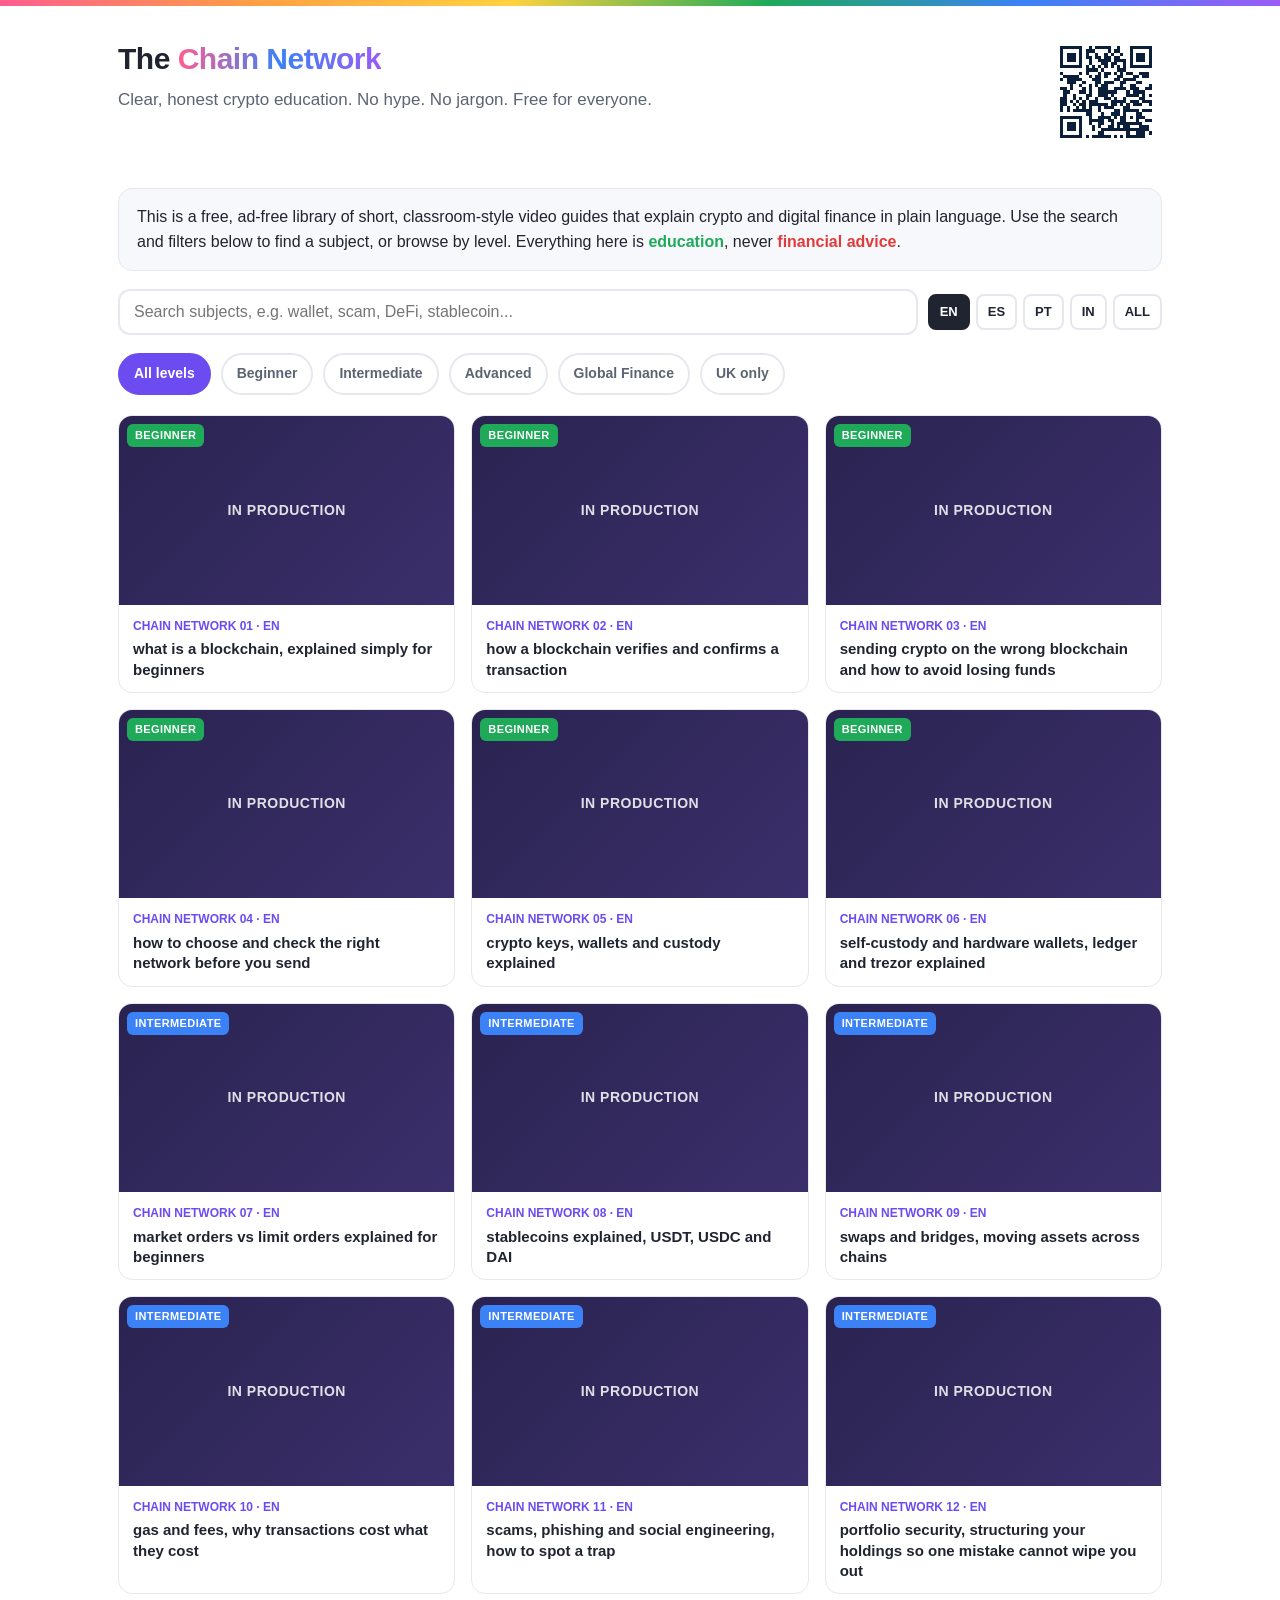
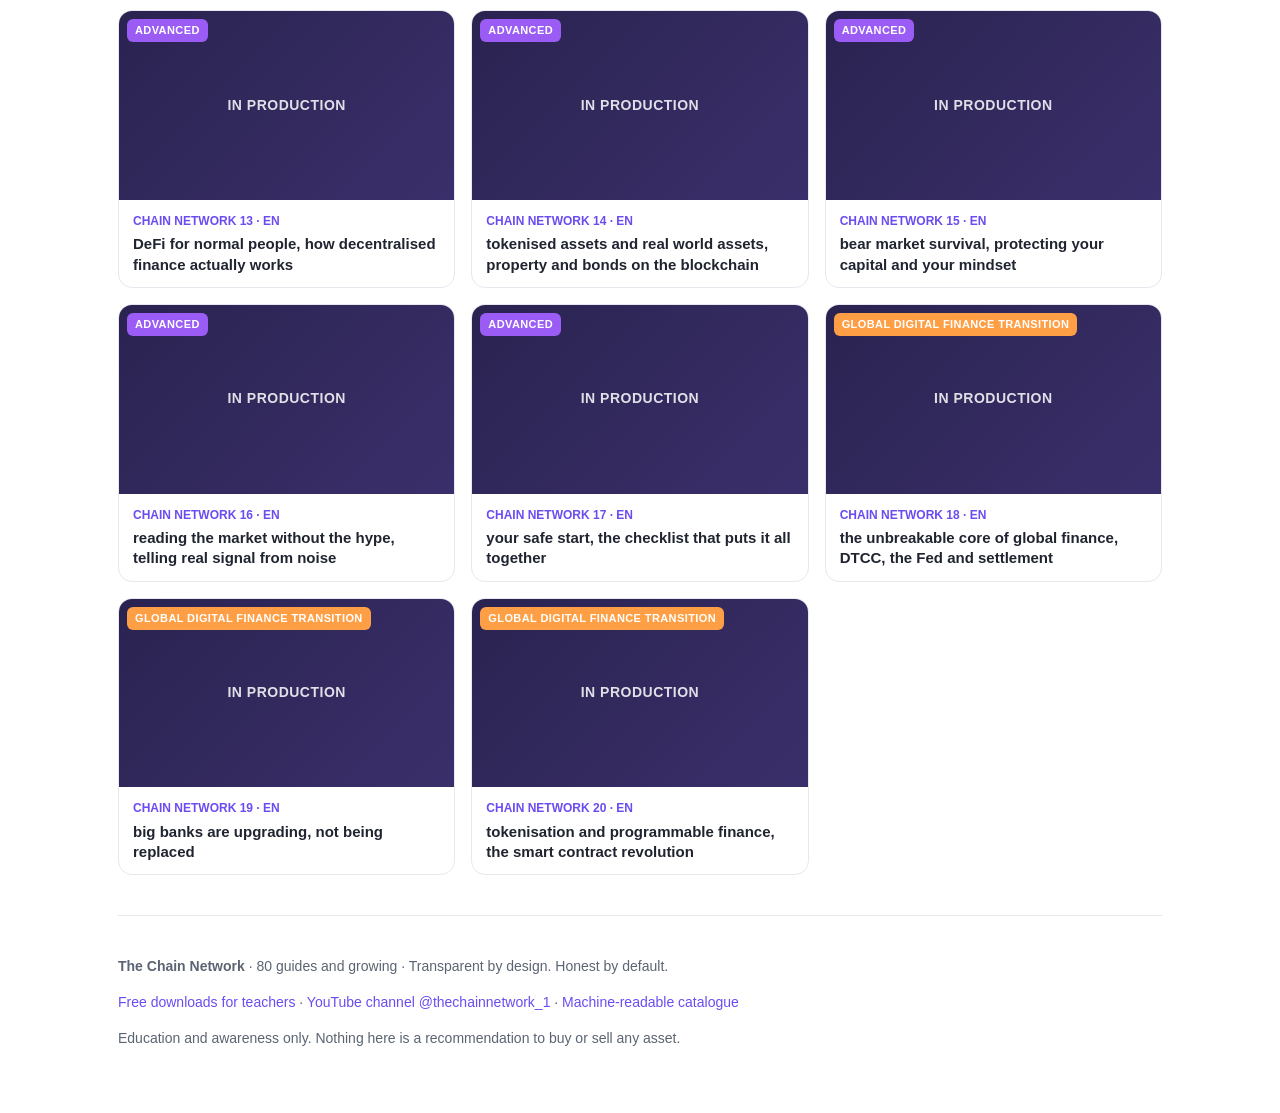
==== commit 999eb06b: "Release bot: subject 20 live on YouTube, site rebuilt" ====
--- a/index.html
+++ b/index.html
@@ -64,7 +64,7 @@
 footer{border-top:1px solid var(--line);padding:26px 0 50px;color:var(--muted);font-size:14px}
 .empty{padding:40px;text-align:center;color:var(--muted)}
 </style>
-<script type="application/ld+json">{"@context": "https://schema.org", "@type": "ItemList", "name": "The Chain Network video guides", "itemListElement": [{"@type": "ListItem", "position": 1, "item": {"@type": "VideoObject", "name": "chain network 01 - what is a blockchain, explained simply for beginners", "inLanguage": "en", "url": "https://youtu.be/P1KX4zSXxOg", "embedUrl": "https://youtu.be/P1KX4zSXxOg", "creator": {"@type": "Organization", "name": "The Chain Network"}}}, {"@type": "ListItem", "position": 2, "item": {"@type": "VideoObject", "name": "chain network 01 - qué es una blockchain, explicado de forma sencilla", "inLanguage": "es", "url": "https://youtu.be/0h98jfDIIFg", "embedUrl": "https://youtu.be/0h98jfDIIFg", "creator": {"@type": "Organization", "name": "The Chain Network"}}}, {"@type": "ListItem", "position": 3, "item": {"@type": "VideoObject", "name": "chain network 01 - o que é uma blockchain, explicado de forma simples", "inLanguage": "pt", "url": "https://youtu.be/dgSyxZmMDpA", "embedUrl": "https://youtu.be/dgSyxZmMDpA", "creator": {"@type": "Organization", "name": "The Chain Network"}}}, {"@type": "ListItem", "position": 4, "item": {"@type": "VideoObject", "name": "chain network 01 - ब्लॉकचेन क्या है, शुरुआती लोगों के लिए आसान भाषा में", "inLanguage": "hi", "url": "https://youtu.be/YOXLsU9S-Ls", "embedUrl": "https://youtu.be/YOXLsU9S-Ls", "creator": {"@type": "Organization", "name": "The Chain Network"}}}, {"@type": "ListItem", "position": 5, "item": {"@type": "VideoObject", "name": "chain network 02 - how a blockchain verifies and confirms a transaction", "inLanguage": "en", "url": "https://youtu.be/5a_mJI-xg1s", "embedUrl": "https://youtu.be/5a_mJI-xg1s", "creator": {"@type": "Organization", "name": "The Chain Network"}}}, {"@type": "ListItem", "position": 6, "item": {"@type": "VideoObject", "name": "chain network 02 - cómo verifica y confirma una transacción una blockchain", "inLanguage": "es", "url": "https://youtu.be/LIKMULEjzJ0", "embedUrl": "https://youtu.be/LIKMULEjzJ0", "creator": {"@type": "Organization", "name": "The Chain Network"}}}, {"@type": "ListItem", "position": 7, "item": {"@type": "VideoObject", "name": "chain network 02 - como uma blockchain verifica e confirma uma transação", "inLanguage": "pt", "url": "https://youtu.be/y1JQQbfEKb4", "embedUrl": "https://youtu.be/y1JQQbfEKb4", "creator": {"@type": "Organization", "name": "The Chain Network"}}}, {"@type": "ListItem", "position": 8, "item": {"@type": "VideoObject", "name": "chain network 02 - ब्लॉकचेन लेन-देन की पुष्टि और कन्फ़र्म कैसे करता है", "inLanguage": "hi", "url": "https://youtu.be/5xWLUDGcjK0", "embedUrl": "https://youtu.be/5xWLUDGcjK0", "creator": {"@type": "Organization", "name": "The Chain Network"}}}, {"@type": "ListItem", "position": 9, "item": {"@type": "VideoObject", "name": "chain network 03 - sending crypto on the wrong blockchain and how to avoid losing funds", "inLanguage": "en", "url": "https://youtu.be/haO-67Cx3kQ", "embedUrl": "https://youtu.be/haO-67Cx3kQ", "creator": {"@type": "Organization", "name": "The Chain Network"}}}, {"@type": "ListItem", "position": 10, "item": {"@type": "VideoObject", "name": "chain network 03 - enviar criptomonedas por la blockchain equivocada y cómo evitar perder tu dinero", "inLanguage": "es", "url": "https://youtu.be/gTglJXNGsr4", "embedUrl": "https://youtu.be/gTglJXNGsr4", "creator": {"@type": "Organization", "name": "The Chain Network"}}}, {"@type": "ListItem", "position": 11, "item": {"@type": "VideoObject", "name": "chain network 03 - enviar criptomoedas pela blockchain errada e como evitar perder seu dinheiro", "inLanguage": "pt", "url": "https://youtu.be/CxYfATRCoxo", "embedUrl": "https://youtu.be/CxYfATRCoxo", "creator": {"@type": "Organization", "name": "The Chain Network"}}}, {"@type": "ListItem", "position": 12, "item": {"@type": "VideoObject", "name": "chain network 03 - ग़लत ब्लॉकचेन पर क्रिप्टो भेजना और पैसे गँवाने से कैसे बचें", "inLanguage": "hi", "url": "https://youtu.be/_VcR6b56QjM", "embedUrl": "https://youtu.be/_VcR6b56QjM", "creator": {"@type": "Organization", "name": "The Chain Network"}}}, {"@type": "ListItem", "position": 13, "item": {"@type": "VideoObject", "name": "chain network 04 - how to choose and check the right network before you send", "inLanguage": "en", "url": "https://youtu.be/CcVZSHep-js", "embedUrl": "https://youtu.be/CcVZSHep-js", "creator": {"@type": "Organization", "name": "The Chain Network"}}}, {"@type": "ListItem", "position": 14, "item": {"@type": "VideoObject", "name": "chain network 04 - cómo elegir y comprobar la red correcta antes de enviar", "inLanguage": "es", "url": "https://youtu.be/uXLjKd6qZYg", "embedUrl": "https://youtu.be/uXLjKd6qZYg", "creator": {"@type": "Organization", "name": "The Chain Network"}}}, {"@type": "ListItem", "position": 15, "item": {"@type": "VideoObject", "name": "chain network 04 - como escolher e conferir a rede correta antes de enviar", "inLanguage": "pt", "url": "https://youtu.be/U4vUvNY0UAI", "embedUrl": "https://youtu.be/U4vUvNY0UAI", "creator": {"@type": "Organization", "name": "The Chain Network"}}}, {"@type": "ListItem", "position": 16, "item": {"@type": "VideoObject", "name": "chain network 04 - भेजने से पहले सही नेटवर्क कैसे चुनें और जाँचें", "inLanguage": "hi", "url": "https://youtu.be/ew-B5D_VqSw", "embedUrl": "https://youtu.be/ew-B5D_VqSw", "creator": {"@type": "Organization", "name": "The Chain Network"}}}, {"@type": "ListItem", "position": 17, "item": {"@type": "VideoObject", "name": "chain network 05 - crypto keys, wallets and custody explained", "inLanguage": "en", "url": "https://youtu.be/v04pUcx2sGk", "embedUrl": "https://youtu.be/v04pUcx2sGk", "creator": {"@type": "Organization", "name": "The Chain Network"}}}, {"@type": "ListItem", "position": 18, "item": {"@type": "VideoObject", "name": "chain network 05 - claves, monederos y custodia de criptomonedas explicado", "inLanguage": "es", "url": "https://youtu.be/GzphYn4t2DM", "embedUrl": "https://youtu.be/GzphYn4t2DM", "creator": {"@type": "Organization", "name": "The Chain Network"}}}, {"@type": "ListItem", "position": 19, "item": {"@type": "VideoObject", "name": "chain network 05 - chaves, carteiras e custódia de criptomoedas explicado", "inLanguage": "pt", "url": "https://youtu.be/hYBVbQu6Ku0", "embedUrl": "https://youtu.be/hYBVbQu6Ku0", "creator": {"@type": "Organization", "name": "The Chain Network"}}}, {"@type": "ListItem", "position": 20, "item": {"@type": "VideoObject", "name": "chain network 05 - क्रिप्टो चाबियाँ, wallet और कस्टडी आसान भाषा में", "inLanguage": "hi", "url": "https://youtu.be/QqNuuUtiWIE", "embedUrl": "https://youtu.be/QqNuuUtiWIE", "creator": {"@type": "Organization", "name": "The Chain Network"}}}, {"@type": "ListItem", "position": 21, "item": {"@type": "VideoObject", "name": "chain network 06 - self-custody and hardware wallets, ledger and trezor explained", "inLanguage": "en", "url": "https://youtu.be/VeLh-57TWec", "embedUrl": "https://youtu.be/VeLh-57TWec", "creator": {"@type": "Organization", "name": "The Chain Network"}}}, {"@type": "ListItem", "position": 22, "item": {"@type": "VideoObject", "name": "chain network 06 - autocustodia y seguridad del hardware explicado", "inLanguage": "es", "url": "https://youtu.be/97D9jCEl48E", "embedUrl": "https://youtu.be/97D9jCEl48E", "creator": {"@type": "Organization", "name": "The Chain Network"}}}, {"@type": "ListItem", "position": 23, "item": {"@type": "VideoObject", "name": "chain network 06 - autocustódia e segurança do hardware explicado", "inLanguage": "pt", "url": "https://youtu.be/0S2JnhAxK04", "embedUrl": "https://youtu.be/0S2JnhAxK04", "creator": {"@type": "Organization", "name": "The Chain Network"}}}, {"@type": "ListItem", "position": 24, "item": {"@type": "VideoObject", "name": "chain network 06 - self-custody और हार्डवेयर सुरक्षा, Ledger और Trezor समझें", "inLanguage": "hi", "url": "https://youtu.be/yRHetiPEFVA", "embedUrl": "https://youtu.be/yRHetiPEFVA", "creator": {"@type": "Organization", "name": "The Chain Network"}}}, {"@type": "ListItem", "position": 25, "item": {"@type": "VideoObject", "name": "chain network 07 - market orders vs limit orders explained for beginners", "inLanguage": "en", "url": "https://youtu.be/G_xD5g0KgKc", "embedUrl": "https://youtu.be/G_xD5g0KgKc", "creator": {"@type": "Organization", "name": "The Chain Network"}}}, {"@type": "ListItem", "position": 26, "item": {"@type": "VideoObject", "name": "chain network 07 - órdenes de mercado y órdenes límite explicado", "inLanguage": "es", "url": "https://youtu.be/5oFUrwilvYU", "embedUrl": "https://youtu.be/5oFUrwilvYU", "creator": {"@type": "Organization", "name": "The Chain Network"}}}, {"@type": "ListItem", "position": 27, "item": {"@type": "VideoObject", "name": "chain network 07 - ordens de mercado e ordens limite explicado", "inLanguage": "pt", "url": "https://youtu.be/DTRDnNpOetM", "embedUrl": "https://youtu.be/DTRDnNpOetM", "creator": {"@type": "Organization", "name": "The Chain Network"}}}, {"@type": "ListItem", "position": 28, "item": {"@type": "VideoObject", "name": "chain network 07 - market order बनाम limit order, शुरुआती लोगों के लिए आसान भाषा में", "inLanguage": "hi", "url": "https://youtu.be/eIuLO5wmU_U", "embedUrl": "https://youtu.be/eIuLO5wmU_U", "creator": {"@type": "Organization", "name": "The Chain Network"}}}, {"@type": "ListItem", "position": 29, "item": {"@type": "VideoObject", "name": "chain network 08 - stablecoins explained, USDT, USDC and DAI", "inLanguage": "en", "url": "https://youtu.be/NT36SnKScBs", "embedUrl": "https://youtu.be/NT36SnKScBs", "creator": {"@type": "Organization", "name": "The Chain Network"}}}, {"@type": "ListItem", "position": 30, "item": {"@type": "VideoObject", "name": "chain network 08 - stablecoins explicadas, USDT, USDC y DAI", "inLanguage": "es", "url": "https://youtu.be/kHwiz-qEEiA", "embedUrl": "https://youtu.be/kHwiz-qEEiA", "creator": {"@type": "Organization", "name": "The Chain Network"}}}, {"@type": "ListItem", "position": 31, "item": {"@type": "VideoObject", "name": "chain network 08 - stablecoins explicadas, USDT, USDC e DAI", "inLanguage": "pt", "url": "https://youtu.be/q7w4ZDOPm18", "embedUrl": "https://youtu.be/q7w4ZDOPm18", "creator": {"@type": "Organization", "name": "The Chain Network"}}}, {"@type": "ListItem", "position": 32, "item": {"@type": "VideoObject", "name": "chain network 08 - stablecoins समझें, USDT, USDC और DAI", "inLanguage": "hi", "url": "https://youtu.be/I9kByDLK_Kg", "embedUrl": "https://youtu.be/I9kByDLK_Kg", "creator": {"@type": "Organization", "name": "The Chain Network"}}}, {"@type": "ListItem", "position": 33, "item": {"@type": "VideoObject", "name": "chain network 09 - swaps and bridges, moving assets across chains", "inLanguage": "en", "url": "https://youtu.be/cZthgzbQDzE", "embedUrl": "https://youtu.be/cZthgzbQDzE", "creator": {"@type": "Organization", "name": "The Chain Network"}}}, {"@type": "ListItem", "position": 34, "item": {"@type": "VideoObject", "name": "chain network 09 - swaps y puentes, mover activos entre blockchains", "inLanguage": "es", "url": "https://youtu.be/HSbGiD6JAIE", "embedUrl": "https://youtu.be/HSbGiD6JAIE", "creator": {"@type": "Organization", "name": "The Chain Network"}}}, {"@type": "ListItem", "position": 35, "item": {"@type": "VideoObject", "name": "chain network 09 - swaps e pontes, movendo ativos entre blockchains", "inLanguage": "pt", "url": "https://youtu.be/dXEEYQBJPDw", "embedUrl": "https://youtu.be/dXEEYQBJPDw", "creator": {"@type": "Organization", "name": "The Chain Network"}}}, {"@type": "ListItem", "position": 36, "item": {"@type": "VideoObject", "name": "chain network 09 - swaps और bridges, एक blockchain से दूसरी पर संपत्ति ले जाना", "inLanguage": "hi", "url": "https://youtu.be/4l3Z46xBAH8", "embedUrl": "https://youtu.be/4l3Z46xBAH8", "creator": {"@type": "Organization", "name": "The Chain Network"}}}, {"@type": "ListItem", "position": 37, "item": {"@type": "VideoObject", "name": "chain network 10 - gas and fees, why transactions cost what they cost", "inLanguage": "en", "url": "https://youtu.be/5gHdL3blXTo", "embedUrl": "https://youtu.be/5gHdL3blXTo", "creator": {"@type": "Organization", "name": "The Chain Network"}}}, {"@type": "ListItem", "position": 38, "item": {"@type": "VideoObject", "name": "chain network 10 - gas y comisiones, por qué las operaciones cuestan lo que cuestan", "inLanguage": "es", "url": "https://youtu.be/TrHSYwsxFC8", "embedUrl": "https://youtu.be/TrHSYwsxFC8", "creator": {"@type": "Organization", "name": "The Chain Network"}}}, {"@type": "ListItem", "position": 39, "item": {"@type": "VideoObject", "name": "chain network 10 - gás e taxas, por que as transações custam o que custam", "inLanguage": "pt", "url": "https://youtu.be/sRVXJohAg9g", "embedUrl": "https://youtu.be/sRVXJohAg9g", "creator": {"@type": "Organization", "name": "The Chain Network"}}}, {"@type": "ListItem", "position": 40, "item": {"@type": "VideoObject", "name": "chain network 10 - gas और fees, लेन-देन की लागत इतनी क्यों होती है", "inLanguage": "hi", "url": "https://youtu.be/yWAXl_zCOso", "embedUrl": "https://youtu.be/yWAXl_zCOso", "creator": {"@type": "Organization", "name": "The Chain Network"}}}, {"@type": "ListItem", "position": 41, "item": {"@type": "VideoObject", "name": "chain network 11 - scams, phishing and social engineering, how to spot a trap", "inLanguage": "en", "url": "https://youtu.be/FbmkVEmHZ6w", "embedUrl": "https://youtu.be/FbmkVEmHZ6w", "creator": {"@type": "Organization", "name": "The Chain Network"}}}, {"@type": "ListItem", "position": 42, "item": {"@type": "VideoObject", "name": "chain network 11 - estafas, phishing e ingeniería social, cómo detectar una trampa", "inLanguage": "es", "url": "https://youtu.be/GnexkwdqQxo", "embedUrl": "https://youtu.be/GnexkwdqQxo", "creator": {"@type": "Organization", "name": "The Chain Network"}}}, {"@type": "ListItem", "position": 43, "item": {"@type": "VideoObject", "name": "chain network 11 - golpes, phishing e engenharia social, como reconhecer uma armadilha", "inLanguage": "pt", "url": "https://youtu.be/MRzqkp9RDbY", "embedUrl": "https://youtu.be/MRzqkp9RDbY", "creator": {"@type": "Organization", "name": "The Chain Network"}}}, {"@type": "ListItem", "position": 44, "item": {"@type": "VideoObject", "name": "chain network 11 - scams, phishing और social engineering, जाल को कैसे पहचानें", "inLanguage": "hi", "url": "https://youtu.be/QrAW4vMn6fo", "embedUrl": "https://youtu.be/QrAW4vMn6fo", "creator": {"@type": "Organization", "name": "The Chain Network"}}}, {"@type": "ListItem", "position": 45, "item": {"@type": "VideoObject", "name": "chain network 12 - portfolio security, structuring your holdings so one mistake cannot wipe you out", "inLanguage": "en", "url": "https://youtu.be/WNqthQ41aHE", "embedUrl": "https://youtu.be/WNqthQ41aHE", "creator": {"@type": "Organization", "name": "The Chain Network"}}}, {"@type": "ListItem", "position": 46, "item": {"@type": "VideoObject", "name": "chain network 12 - seguridad de la cartera, estructura tus tenencias para que un error no te arruine", "inLanguage": "es", "url": "https://youtu.be/exVQLRlRRAs", "embedUrl": "https://youtu.be/exVQLRlRRAs", "creator": {"@type": "Organization", "name": "The Chain Network"}}}, {"@type": "ListItem", "position": 47, "item": {"@type": "VideoObject", "name": "chain network 12 - segurança da carteira, estruture o que você tem para um erro não te arruinar", "inLanguage": "pt", "url": "https://youtu.be/KIAq2RK-t58", "embedUrl": "https://youtu.be/KIAq2RK-t58", "creator": {"@type": "Organization", "name": "The Chain Network"}}}, {"@type": "ListItem", "position": 48, "item": {"@type": "VideoObject", "name": "chain network 12 - portfolio security, अपनी होल्डिंग्स को ऐसे ढाँचा दें कि एक ग़लती आपको ख़त्म न कर सके", "inLanguage": "hi", "url": "https://youtu.be/_zctuErGR_w", "embedUrl": "https://youtu.be/_zctuErGR_w", "creator": {"@type": "Organization", "name": "The Chain Network"}}}, {"@type": "ListItem", "position": 49, "item": {"@type": "VideoObject", "name": "chain network 13 - DeFi for normal people, how decentralised finance actually works", "inLanguage": "en", "url": "https://youtu.be/PC82Whmg7FQ", "embedUrl": "https://youtu.be/PC82Whmg7FQ", "creator": {"@type": "Organization", "name": "The Chain Network"}}}, {"@type": "ListItem", "position": 50, "item": {"@type": "VideoObject", "name": "chain network 13 - DeFi para gente normal, cómo funcionan de verdad las finanzas descentralizadas", "inLanguage": "es", "url": "https://youtu.be/_oESUpyBfaE", "embedUrl": "https://youtu.be/_oESUpyBfaE", "creator": {"@type": "Organization", "name": "The Chain Network"}}}, {"@type": "ListItem", "position": 51, "item": {"@type": "VideoObject", "name": "chain network 13 - DeFi para gente normal, como as finanças descentralizadas funcionam de verdade", "inLanguage": "pt", "url": "https://youtu.be/T3K40E6P_TM", "embedUrl": "https://youtu.be/T3K40E6P_TM", "creator": {"@type": "Organization", "name": "The Chain Network"}}}, {"@type": "ListItem", "position": 52, "item": {"@type": "VideoObject", "name": "chain network 13 - DeFi आम लोगों के लिए, decentralised finance असल में कैसे काम करता है", "inLanguage": "hi", "url": "https://youtu.be/-dl_px7azkc", "embedUrl": "https://youtu.be/-dl_px7azkc", "creator": {"@type": "Organization", "name": "The Chain Network"}}}, {"@type": "ListItem", "position": 53, "item": {"@type": "VideoObject", "name": "chain network 14 - tokenised assets and real world assets, property and bonds on the blockchain", "inLanguage": "en", "url": "https://youtu.be/c1Ocv5ad9E8", "embedUrl": "https://youtu.be/c1Ocv5ad9E8", "creator": {"@type": "Organization", "name": "The Chain Network"}}}, {"@type": "ListItem", "position": 54, "item": {"@type": "VideoObject", "name": "chain network 14 - activos tokenizados y activos del mundo real, vivienda y bonos en la blockchain", "inLanguage": "es", "url": "https://youtu.be/dHIvirW7cY8", "embedUrl": "https://youtu.be/dHIvirW7cY8", "creator": {"@type": "Organization", "name": "The Chain Network"}}}, {"@type": "ListItem", "position": 55, "item": {"@type": "VideoObject", "name": "chain network 14 - ativos tokenizados e ativos do mundo real, imóveis e títulos na blockchain", "inLanguage": "pt", "url": "https://youtu.be/Qr6spnG6aZI", "embedUrl": "https://youtu.be/Qr6spnG6aZI", "creator": {"@type": "Organization", "name": "The Chain Network"}}}, {"@type": "ListItem", "position": 56, "item": {"@type": "VideoObject", "name": "chain network 14 - tokenised assets और real world assets, घर-ज़मीन और bonds को blockchain पर लाना", "inLanguage": "hi", "url": "https://youtu.be/s84nstsMn88", "embedUrl": "https://youtu.be/s84nstsMn88", "creator": {"@type": "Organization", "name": "The Chain Network"}}}, {"@type": "ListItem", "position": 57, "item": {"@type": "VideoObject", "name": "chain network 15 - bear market survival, protecting your capital and your mindset", "inLanguage": "en", "url": "https://youtu.be/91I8kMV1XI0", "embedUrl": "https://youtu.be/91I8kMV1XI0", "creator": {"@type": "Organization", "name": "The Chain Network"}}}, {"@type": "ListItem", "position": 58, "item": {"@type": "VideoObject", "name": "chain network 15 - sobrevivir a un mercado bajista, proteger tu capital y tu mentalidad", "inLanguage": "es", "url": "https://youtu.be/NqASWqG5e6I", "embedUrl": "https://youtu.be/NqASWqG5e6I", "creator": {"@type": "Organization", "name": "The Chain Network"}}}, {"@type": "ListItem", "position": 59, "item": {"@type": "VideoObject", "name": "chain network 15 - sobreviver a um mercado de baixa, proteger o seu capital e a sua cabeça", "inLanguage": "pt", "url": "https://youtu.be/1cChzVv9tNI", "embedUrl": "https://youtu.be/1cChzVv9tNI", "creator": {"@type": "Organization", "name": "The Chain Network"}}}, {"@type": "ListItem", "position": 60, "item": {"@type": "VideoObject", "name": "chain network 15 - bear market में टिके रहना, अपनी पूँजी और अपने दिमाग़ की रक्षा", "inLanguage": "hi", "url": "https://youtu.be/8R3t4n_k3EY", "embedUrl": "https://youtu.be/8R3t4n_k3EY", "creator": {"@type": "Organization", "name": "The Chain Network"}}}, {"@type": "ListItem", "position": 61, "item": {"@type": "VideoObject", "name": "chain network 16 - reading the market without the hype, telling real signal from noise", "inLanguage": "en", "url": "https://youtu.be/yk3QiFDwfYU", "embedUrl": "https://youtu.be/yk3QiFDwfYU", "creator": {"@type": "Organization", "name": "The Chain Network"}}}, {"@type": "ListItem", "position": 62, "item": {"@type": "VideoObject", "name": "chain network 16 - leer el mercado sin el ruido, distinguir la señal real de la euforia", "inLanguage": "es", "url": "https://youtu.be/0aaXaPblOfI", "embedUrl": "https://youtu.be/0aaXaPblOfI", "creator": {"@type": "Organization", "name": "The Chain Network"}}}, {"@type": "ListItem", "position": 63, "item": {"@type": "VideoObject", "name": "chain network 16 - ler o mercado sem o hype, separar o sinal verdadeiro do ruído", "inLanguage": "pt", "url": "https://youtu.be/qrSavdAsey8", "embedUrl": "https://youtu.be/qrSavdAsey8", "creator": {"@type": "Organization", "name": "The Chain Network"}}}, {"@type": "ListItem", "position": 64, "item": {"@type": "VideoObject", "name": "chain network 16 - बाज़ार को बिना hype के पढ़ना, असली संकेत को शोर से अलग पहचानना", "inLanguage": "hi", "url": "https://youtu.be/PurnOxKGJJc", "embedUrl": "https://youtu.be/PurnOxKGJJc", "creator": {"@type": "Organization", "name": "The Chain Network"}}}, {"@type": "ListItem", "position": 65, "item": {"@type": "VideoObject", "name": "chain network 17 - your safe start, the checklist that puts it all together", "inLanguage": "en", "url": "https://youtu.be/hnvm3PKBGw4", "embedUrl": "https://youtu.be/hnvm3PKBGw4", "creator": {"@type": "Organization", "name": "The Chain Network"}}}, {"@type": "ListItem", "position": 66, "item": {"@type": "VideoObject", "name": "chain network 17 - tu comienzo seguro, la lista de comprobación que lo une todo", "inLanguage": "es", "url": "https://youtu.be/JjLXHiomEu8", "embedUrl": "https://youtu.be/JjLXHiomEu8", "creator": {"@type": "Organization", "name": "The Chain Network"}}}, {"@type": "ListItem", "position": 67, "item": {"@type": "VideoObject", "name": "chain network 17 - seu começo seguro, a lista de verificação que junta tudo", "inLanguage": "pt", "url": "https://youtu.be/7hSicMczJqo", "embedUrl": "https://youtu.be/7hSicMczJqo", "creator": {"@type": "Organization", "name": "The Chain Network"}}}, {"@type": "ListItem", "position": 68, "item": {"@type": "VideoObject", "name": "chain network 17 - आपकी सुरक्षित शुरुआत, वह checklist जो सब कुछ एक जगह जोड़ती है", "inLanguage": "hi", "url": "https://youtu.be/l6n27vYi30Y", "embedUrl": "https://youtu.be/l6n27vYi30Y", "creator": {"@type": "Organization", "name": "The Chain Network"}}}, {"@type": "ListItem", "position": 69, "item": {"@type": "VideoObject", "name": "chain network 18 - the unbreakable core of global finance, DTCC, the Fed and settlement", "inLanguage": "en", "url": "https://youtu.be/SJfuxvZ18Js", "embedUrl": "https://youtu.be/SJfuxvZ18Js", "creator": {"@type": "Organization", "name": "The Chain Network"}}}, {"@type": "ListItem", "position": 70, "item": {"@type": "VideoObject", "name": "chain network 18 - el núcleo inquebrantable de las finanzas globales, DTCC, la Fed y la liquidación", "inLanguage": "es", "url": "https://youtu.be/yv0gELq5Pxk", "embedUrl": "https://youtu.be/yv0gELq5Pxk", "creator": {"@type": "Organization", "name": "The Chain Network"}}}, {"@type": "ListItem", "position": 71, "item": {"@type": "VideoObject", "name": "chain network 18 - o núcleo inquebrável das finanças globais, DTCC, o Fed e a liquidação", "inLanguage": "pt", "url": "https://youtu.be/dzxpIxJ623M", "embedUrl": "https://youtu.be/dzxpIxJ623M", "creator": {"@type": "Organization", "name": "The Chain Network"}}}, {"@type": "ListItem", "position": 72, "item": {"@type": "VideoObject", "name": "chain network 18 - ग्लोबल फाइनेंस का अटूट कोर, DTCC, Fed और settlement कैसे काम करते हैं", "inLanguage": "hi", "url": "https://youtu.be/8v5WmxuPjUw", "embedUrl": "https://youtu.be/8v5WmxuPjUw", "creator": {"@type": "Organization", "name": "The Chain Network"}}}, {"@type": "ListItem", "position": 73, "item": {"@type": "VideoObject", "name": "chain network 19 - big banks are upgrading, not being replaced", "inLanguage": "en", "url": "https://youtu.be/PoXfV_TFbHQ", "embedUrl": "https://youtu.be/PoXfV_TFbHQ", "creator": {"@type": "Organization", "name": "The Chain Network"}}}, {"@type": "ListItem", "position": 74, "item": {"@type": "VideoObject", "name": "chain network 19 - los grandes bancos se están actualizando, no siendo reemplazados", "inLanguage": "es", "url": "https://youtu.be/FMDXnxT9lXo", "embedUrl": "https://youtu.be/FMDXnxT9lXo", "creator": {"@type": "Organization", "name": "The Chain Network"}}}, {"@type": "ListItem", "position": 75, "item": {"@type": "VideoObject", "name": "chain network 19 - os grandes bancos estão se atualizando, não sendo substituídos", "inLanguage": "pt", "url": "https://youtu.be/vQyg9sjZlzg", "embedUrl": "https://youtu.be/vQyg9sjZlzg", "creator": {"@type": "Organization", "name": "The Chain Network"}}}, {"@type": "ListItem", "position": 76, "item": {"@type": "VideoObject", "name": "chain network 19 - बड़े बैंक रिप्लेस नहीं हो रहे, अपग्रेड हो रहे हैं", "inLanguage": "hi", "url": "https://youtu.be/PIeuRw8FOtw", "embedUrl": "https://youtu.be/PIeuRw8FOtw", "creator": {"@type": "Organization", "name": "The Chain Network"}}}]}</script>
+<script type="application/ld+json">{"@context": "https://schema.org", "@type": "ItemList", "name": "The Chain Network video guides", "itemListElement": [{"@type": "ListItem", "position": 1, "item": {"@type": "VideoObject", "name": "chain network 01 - what is a blockchain, explained simply for beginners", "inLanguage": "en", "url": "https://youtu.be/P1KX4zSXxOg", "embedUrl": "https://youtu.be/P1KX4zSXxOg", "creator": {"@type": "Organization", "name": "The Chain Network"}}}, {"@type": "ListItem", "position": 2, "item": {"@type": "VideoObject", "name": "chain network 01 - qué es una blockchain, explicado de forma sencilla", "inLanguage": "es", "url": "https://youtu.be/0h98jfDIIFg", "embedUrl": "https://youtu.be/0h98jfDIIFg", "creator": {"@type": "Organization", "name": "The Chain Network"}}}, {"@type": "ListItem", "position": 3, "item": {"@type": "VideoObject", "name": "chain network 01 - o que é uma blockchain, explicado de forma simples", "inLanguage": "pt", "url": "https://youtu.be/dgSyxZmMDpA", "embedUrl": "https://youtu.be/dgSyxZmMDpA", "creator": {"@type": "Organization", "name": "The Chain Network"}}}, {"@type": "ListItem", "position": 4, "item": {"@type": "VideoObject", "name": "chain network 01 - ब्लॉकचेन क्या है, शुरुआती लोगों के लिए आसान भाषा में", "inLanguage": "hi", "url": "https://youtu.be/YOXLsU9S-Ls", "embedUrl": "https://youtu.be/YOXLsU9S-Ls", "creator": {"@type": "Organization", "name": "The Chain Network"}}}, {"@type": "ListItem", "position": 5, "item": {"@type": "VideoObject", "name": "chain network 02 - how a blockchain verifies and confirms a transaction", "inLanguage": "en", "url": "https://youtu.be/5a_mJI-xg1s", "embedUrl": "https://youtu.be/5a_mJI-xg1s", "creator": {"@type": "Organization", "name": "The Chain Network"}}}, {"@type": "ListItem", "position": 6, "item": {"@type": "VideoObject", "name": "chain network 02 - cómo verifica y confirma una transacción una blockchain", "inLanguage": "es", "url": "https://youtu.be/LIKMULEjzJ0", "embedUrl": "https://youtu.be/LIKMULEjzJ0", "creator": {"@type": "Organization", "name": "The Chain Network"}}}, {"@type": "ListItem", "position": 7, "item": {"@type": "VideoObject", "name": "chain network 02 - como uma blockchain verifica e confirma uma transação", "inLanguage": "pt", "url": "https://youtu.be/y1JQQbfEKb4", "embedUrl": "https://youtu.be/y1JQQbfEKb4", "creator": {"@type": "Organization", "name": "The Chain Network"}}}, {"@type": "ListItem", "position": 8, "item": {"@type": "VideoObject", "name": "chain network 02 - ब्लॉकचेन लेन-देन की पुष्टि और कन्फ़र्म कैसे करता है", "inLanguage": "hi", "url": "https://youtu.be/5xWLUDGcjK0", "embedUrl": "https://youtu.be/5xWLUDGcjK0", "creator": {"@type": "Organization", "name": "The Chain Network"}}}, {"@type": "ListItem", "position": 9, "item": {"@type": "VideoObject", "name": "chain network 03 - sending crypto on the wrong blockchain and how to avoid losing funds", "inLanguage": "en", "url": "https://youtu.be/haO-67Cx3kQ", "embedUrl": "https://youtu.be/haO-67Cx3kQ", "creator": {"@type": "Organization", "name": "The Chain Network"}}}, {"@type": "ListItem", "position": 10, "item": {"@type": "VideoObject", "name": "chain network 03 - enviar criptomonedas por la blockchain equivocada y cómo evitar perder tu dinero", "inLanguage": "es", "url": "https://youtu.be/gTglJXNGsr4", "embedUrl": "https://youtu.be/gTglJXNGsr4", "creator": {"@type": "Organization", "name": "The Chain Network"}}}, {"@type": "ListItem", "position": 11, "item": {"@type": "VideoObject", "name": "chain network 03 - enviar criptomoedas pela blockchain errada e como evitar perder seu dinheiro", "inLanguage": "pt", "url": "https://youtu.be/CxYfATRCoxo", "embedUrl": "https://youtu.be/CxYfATRCoxo", "creator": {"@type": "Organization", "name": "The Chain Network"}}}, {"@type": "ListItem", "position": 12, "item": {"@type": "VideoObject", "name": "chain network 03 - ग़लत ब्लॉकचेन पर क्रिप्टो भेजना और पैसे गँवाने से कैसे बचें", "inLanguage": "hi", "url": "https://youtu.be/_VcR6b56QjM", "embedUrl": "https://youtu.be/_VcR6b56QjM", "creator": {"@type": "Organization", "name": "The Chain Network"}}}, {"@type": "ListItem", "position": 13, "item": {"@type": "VideoObject", "name": "chain network 04 - how to choose and check the right network before you send", "inLanguage": "en", "url": "https://youtu.be/CcVZSHep-js", "embedUrl": "https://youtu.be/CcVZSHep-js", "creator": {"@type": "Organization", "name": "The Chain Network"}}}, {"@type": "ListItem", "position": 14, "item": {"@type": "VideoObject", "name": "chain network 04 - cómo elegir y comprobar la red correcta antes de enviar", "inLanguage": "es", "url": "https://youtu.be/uXLjKd6qZYg", "embedUrl": "https://youtu.be/uXLjKd6qZYg", "creator": {"@type": "Organization", "name": "The Chain Network"}}}, {"@type": "ListItem", "position": 15, "item": {"@type": "VideoObject", "name": "chain network 04 - como escolher e conferir a rede correta antes de enviar", "inLanguage": "pt", "url": "https://youtu.be/U4vUvNY0UAI", "embedUrl": "https://youtu.be/U4vUvNY0UAI", "creator": {"@type": "Organization", "name": "The Chain Network"}}}, {"@type": "ListItem", "position": 16, "item": {"@type": "VideoObject", "name": "chain network 04 - भेजने से पहले सही नेटवर्क कैसे चुनें और जाँचें", "inLanguage": "hi", "url": "https://youtu.be/ew-B5D_VqSw", "embedUrl": "https://youtu.be/ew-B5D_VqSw", "creator": {"@type": "Organization", "name": "The Chain Network"}}}, {"@type": "ListItem", "position": 17, "item": {"@type": "VideoObject", "name": "chain network 05 - crypto keys, wallets and custody explained", "inLanguage": "en", "url": "https://youtu.be/v04pUcx2sGk", "embedUrl": "https://youtu.be/v04pUcx2sGk", "creator": {"@type": "Organization", "name": "The Chain Network"}}}, {"@type": "ListItem", "position": 18, "item": {"@type": "VideoObject", "name": "chain network 05 - claves, monederos y custodia de criptomonedas explicado", "inLanguage": "es", "url": "https://youtu.be/GzphYn4t2DM", "embedUrl": "https://youtu.be/GzphYn4t2DM", "creator": {"@type": "Organization", "name": "The Chain Network"}}}, {"@type": "ListItem", "position": 19, "item": {"@type": "VideoObject", "name": "chain network 05 - chaves, carteiras e custódia de criptomoedas explicado", "inLanguage": "pt", "url": "https://youtu.be/hYBVbQu6Ku0", "embedUrl": "https://youtu.be/hYBVbQu6Ku0", "creator": {"@type": "Organization", "name": "The Chain Network"}}}, {"@type": "ListItem", "position": 20, "item": {"@type": "VideoObject", "name": "chain network 05 - क्रिप्टो चाबियाँ, wallet और कस्टडी आसान भाषा में", "inLanguage": "hi", "url": "https://youtu.be/QqNuuUtiWIE", "embedUrl": "https://youtu.be/QqNuuUtiWIE", "creator": {"@type": "Organization", "name": "The Chain Network"}}}, {"@type": "ListItem", "position": 21, "item": {"@type": "VideoObject", "name": "chain network 06 - self-custody and hardware wallets, ledger and trezor explained", "inLanguage": "en", "url": "https://youtu.be/VeLh-57TWec", "embedUrl": "https://youtu.be/VeLh-57TWec", "creator": {"@type": "Organization", "name": "The Chain Network"}}}, {"@type": "ListItem", "position": 22, "item": {"@type": "VideoObject", "name": "chain network 06 - autocustodia y seguridad del hardware explicado", "inLanguage": "es", "url": "https://youtu.be/97D9jCEl48E", "embedUrl": "https://youtu.be/97D9jCEl48E", "creator": {"@type": "Organization", "name": "The Chain Network"}}}, {"@type": "ListItem", "position": 23, "item": {"@type": "VideoObject", "name": "chain network 06 - autocustódia e segurança do hardware explicado", "inLanguage": "pt", "url": "https://youtu.be/0S2JnhAxK04", "embedUrl": "https://youtu.be/0S2JnhAxK04", "creator": {"@type": "Organization", "name": "The Chain Network"}}}, {"@type": "ListItem", "position": 24, "item": {"@type": "VideoObject", "name": "chain network 06 - self-custody और हार्डवेयर सुरक्षा, Ledger और Trezor समझें", "inLanguage": "hi", "url": "https://youtu.be/yRHetiPEFVA", "embedUrl": "https://youtu.be/yRHetiPEFVA", "creator": {"@type": "Organization", "name": "The Chain Network"}}}, {"@type": "ListItem", "position": 25, "item": {"@type": "VideoObject", "name": "chain network 07 - market orders vs limit orders explained for beginners", "inLanguage": "en", "url": "https://youtu.be/G_xD5g0KgKc", "embedUrl": "https://youtu.be/G_xD5g0KgKc", "creator": {"@type": "Organization", "name": "The Chain Network"}}}, {"@type": "ListItem", "position": 26, "item": {"@type": "VideoObject", "name": "chain network 07 - órdenes de mercado y órdenes límite explicado", "inLanguage": "es", "url": "https://youtu.be/5oFUrwilvYU", "embedUrl": "https://youtu.be/5oFUrwilvYU", "creator": {"@type": "Organization", "name": "The Chain Network"}}}, {"@type": "ListItem", "position": 27, "item": {"@type": "VideoObject", "name": "chain network 07 - ordens de mercado e ordens limite explicado", "inLanguage": "pt", "url": "https://youtu.be/DTRDnNpOetM", "embedUrl": "https://youtu.be/DTRDnNpOetM", "creator": {"@type": "Organization", "name": "The Chain Network"}}}, {"@type": "ListItem", "position": 28, "item": {"@type": "VideoObject", "name": "chain network 07 - market order बनाम limit order, शुरुआती लोगों के लिए आसान भाषा में", "inLanguage": "hi", "url": "https://youtu.be/eIuLO5wmU_U", "embedUrl": "https://youtu.be/eIuLO5wmU_U", "creator": {"@type": "Organization", "name": "The Chain Network"}}}, {"@type": "ListItem", "position": 29, "item": {"@type": "VideoObject", "name": "chain network 08 - stablecoins explained, USDT, USDC and DAI", "inLanguage": "en", "url": "https://youtu.be/NT36SnKScBs", "embedUrl": "https://youtu.be/NT36SnKScBs", "creator": {"@type": "Organization", "name": "The Chain Network"}}}, {"@type": "ListItem", "position": 30, "item": {"@type": "VideoObject", "name": "chain network 08 - stablecoins explicadas, USDT, USDC y DAI", "inLanguage": "es", "url": "https://youtu.be/kHwiz-qEEiA", "embedUrl": "https://youtu.be/kHwiz-qEEiA", "creator": {"@type": "Organization", "name": "The Chain Network"}}}, {"@type": "ListItem", "position": 31, "item": {"@type": "VideoObject", "name": "chain network 08 - stablecoins explicadas, USDT, USDC e DAI", "inLanguage": "pt", "url": "https://youtu.be/q7w4ZDOPm18", "embedUrl": "https://youtu.be/q7w4ZDOPm18", "creator": {"@type": "Organization", "name": "The Chain Network"}}}, {"@type": "ListItem", "position": 32, "item": {"@type": "VideoObject", "name": "chain network 08 - stablecoins समझें, USDT, USDC और DAI", "inLanguage": "hi", "url": "https://youtu.be/I9kByDLK_Kg", "embedUrl": "https://youtu.be/I9kByDLK_Kg", "creator": {"@type": "Organization", "name": "The Chain Network"}}}, {"@type": "ListItem", "position": 33, "item": {"@type": "VideoObject", "name": "chain network 09 - swaps and bridges, moving assets across chains", "inLanguage": "en", "url": "https://youtu.be/cZthgzbQDzE", "embedUrl": "https://youtu.be/cZthgzbQDzE", "creator": {"@type": "Organization", "name": "The Chain Network"}}}, {"@type": "ListItem", "position": 34, "item": {"@type": "VideoObject", "name": "chain network 09 - swaps y puentes, mover activos entre blockchains", "inLanguage": "es", "url": "https://youtu.be/HSbGiD6JAIE", "embedUrl": "https://youtu.be/HSbGiD6JAIE", "creator": {"@type": "Organization", "name": "The Chain Network"}}}, {"@type": "ListItem", "position": 35, "item": {"@type": "VideoObject", "name": "chain network 09 - swaps e pontes, movendo ativos entre blockchains", "inLanguage": "pt", "url": "https://youtu.be/dXEEYQBJPDw", "embedUrl": "https://youtu.be/dXEEYQBJPDw", "creator": {"@type": "Organization", "name": "The Chain Network"}}}, {"@type": "ListItem", "position": 36, "item": {"@type": "VideoObject", "name": "chain network 09 - swaps और bridges, एक blockchain से दूसरी पर संपत्ति ले जाना", "inLanguage": "hi", "url": "https://youtu.be/4l3Z46xBAH8", "embedUrl": "https://youtu.be/4l3Z46xBAH8", "creator": {"@type": "Organization", "name": "The Chain Network"}}}, {"@type": "ListItem", "position": 37, "item": {"@type": "VideoObject", "name": "chain network 10 - gas and fees, why transactions cost what they cost", "inLanguage": "en", "url": "https://youtu.be/5gHdL3blXTo", "embedUrl": "https://youtu.be/5gHdL3blXTo", "creator": {"@type": "Organization", "name": "The Chain Network"}}}, {"@type": "ListItem", "position": 38, "item": {"@type": "VideoObject", "name": "chain network 10 - gas y comisiones, por qué las operaciones cuestan lo que cuestan", "inLanguage": "es", "url": "https://youtu.be/TrHSYwsxFC8", "embedUrl": "https://youtu.be/TrHSYwsxFC8", "creator": {"@type": "Organization", "name": "The Chain Network"}}}, {"@type": "ListItem", "position": 39, "item": {"@type": "VideoObject", "name": "chain network 10 - gás e taxas, por que as transações custam o que custam", "inLanguage": "pt", "url": "https://youtu.be/sRVXJohAg9g", "embedUrl": "https://youtu.be/sRVXJohAg9g", "creator": {"@type": "Organization", "name": "The Chain Network"}}}, {"@type": "ListItem", "position": 40, "item": {"@type": "VideoObject", "name": "chain network 10 - gas और fees, लेन-देन की लागत इतनी क्यों होती है", "inLanguage": "hi", "url": "https://youtu.be/yWAXl_zCOso", "embedUrl": "https://youtu.be/yWAXl_zCOso", "creator": {"@type": "Organization", "name": "The Chain Network"}}}, {"@type": "ListItem", "position": 41, "item": {"@type": "VideoObject", "name": "chain network 11 - scams, phishing and social engineering, how to spot a trap", "inLanguage": "en", "url": "https://youtu.be/FbmkVEmHZ6w", "embedUrl": "https://youtu.be/FbmkVEmHZ6w", "creator": {"@type": "Organization", "name": "The Chain Network"}}}, {"@type": "ListItem", "position": 42, "item": {"@type": "VideoObject", "name": "chain network 11 - estafas, phishing e ingeniería social, cómo detectar una trampa", "inLanguage": "es", "url": "https://youtu.be/GnexkwdqQxo", "embedUrl": "https://youtu.be/GnexkwdqQxo", "creator": {"@type": "Organization", "name": "The Chain Network"}}}, {"@type": "ListItem", "position": 43, "item": {"@type": "VideoObject", "name": "chain network 11 - golpes, phishing e engenharia social, como reconhecer uma armadilha", "inLanguage": "pt", "url": "https://youtu.be/MRzqkp9RDbY", "embedUrl": "https://youtu.be/MRzqkp9RDbY", "creator": {"@type": "Organization", "name": "The Chain Network"}}}, {"@type": "ListItem", "position": 44, "item": {"@type": "VideoObject", "name": "chain network 11 - scams, phishing और social engineering, जाल को कैसे पहचानें", "inLanguage": "hi", "url": "https://youtu.be/QrAW4vMn6fo", "embedUrl": "https://youtu.be/QrAW4vMn6fo", "creator": {"@type": "Organization", "name": "The Chain Network"}}}, {"@type": "ListItem", "position": 45, "item": {"@type": "VideoObject", "name": "chain network 12 - portfolio security, structuring your holdings so one mistake cannot wipe you out", "inLanguage": "en", "url": "https://youtu.be/WNqthQ41aHE", "embedUrl": "https://youtu.be/WNqthQ41aHE", "creator": {"@type": "Organization", "name": "The Chain Network"}}}, {"@type": "ListItem", "position": 46, "item": {"@type": "VideoObject", "name": "chain network 12 - seguridad de la cartera, estructura tus tenencias para que un error no te arruine", "inLanguage": "es", "url": "https://youtu.be/exVQLRlRRAs", "embedUrl": "https://youtu.be/exVQLRlRRAs", "creator": {"@type": "Organization", "name": "The Chain Network"}}}, {"@type": "ListItem", "position": 47, "item": {"@type": "VideoObject", "name": "chain network 12 - segurança da carteira, estruture o que você tem para um erro não te arruinar", "inLanguage": "pt", "url": "https://youtu.be/KIAq2RK-t58", "embedUrl": "https://youtu.be/KIAq2RK-t58", "creator": {"@type": "Organization", "name": "The Chain Network"}}}, {"@type": "ListItem", "position": 48, "item": {"@type": "VideoObject", "name": "chain network 12 - portfolio security, अपनी होल्डिंग्स को ऐसे ढाँचा दें कि एक ग़लती आपको ख़त्म न कर सके", "inLanguage": "hi", "url": "https://youtu.be/_zctuErGR_w", "embedUrl": "https://youtu.be/_zctuErGR_w", "creator": {"@type": "Organization", "name": "The Chain Network"}}}, {"@type": "ListItem", "position": 49, "item": {"@type": "VideoObject", "name": "chain network 13 - DeFi for normal people, how decentralised finance actually works", "inLanguage": "en", "url": "https://youtu.be/PC82Whmg7FQ", "embedUrl": "https://youtu.be/PC82Whmg7FQ", "creator": {"@type": "Organization", "name": "The Chain Network"}}}, {"@type": "ListItem", "position": 50, "item": {"@type": "VideoObject", "name": "chain network 13 - DeFi para gente normal, cómo funcionan de verdad las finanzas descentralizadas", "inLanguage": "es", "url": "https://youtu.be/_oESUpyBfaE", "embedUrl": "https://youtu.be/_oESUpyBfaE", "creator": {"@type": "Organization", "name": "The Chain Network"}}}, {"@type": "ListItem", "position": 51, "item": {"@type": "VideoObject", "name": "chain network 13 - DeFi para gente normal, como as finanças descentralizadas funcionam de verdade", "inLanguage": "pt", "url": "https://youtu.be/T3K40E6P_TM", "embedUrl": "https://youtu.be/T3K40E6P_TM", "creator": {"@type": "Organization", "name": "The Chain Network"}}}, {"@type": "ListItem", "position": 52, "item": {"@type": "VideoObject", "name": "chain network 13 - DeFi आम लोगों के लिए, decentralised finance असल में कैसे काम करता है", "inLanguage": "hi", "url": "https://youtu.be/-dl_px7azkc", "embedUrl": "https://youtu.be/-dl_px7azkc", "creator": {"@type": "Organization", "name": "The Chain Network"}}}, {"@type": "ListItem", "position": 53, "item": {"@type": "VideoObject", "name": "chain network 14 - tokenised assets and real world assets, property and bonds on the blockchain", "inLanguage": "en", "url": "https://youtu.be/c1Ocv5ad9E8", "embedUrl": "https://youtu.be/c1Ocv5ad9E8", "creator": {"@type": "Organization", "name": "The Chain Network"}}}, {"@type": "ListItem", "position": 54, "item": {"@type": "VideoObject", "name": "chain network 14 - activos tokenizados y activos del mundo real, vivienda y bonos en la blockchain", "inLanguage": "es", "url": "https://youtu.be/dHIvirW7cY8", "embedUrl": "https://youtu.be/dHIvirW7cY8", "creator": {"@type": "Organization", "name": "The Chain Network"}}}, {"@type": "ListItem", "position": 55, "item": {"@type": "VideoObject", "name": "chain network 14 - ativos tokenizados e ativos do mundo real, imóveis e títulos na blockchain", "inLanguage": "pt", "url": "https://youtu.be/Qr6spnG6aZI", "embedUrl": "https://youtu.be/Qr6spnG6aZI", "creator": {"@type": "Organization", "name": "The Chain Network"}}}, {"@type": "ListItem", "position": 56, "item": {"@type": "VideoObject", "name": "chain network 14 - tokenised assets और real world assets, घर-ज़मीन और bonds को blockchain पर लाना", "inLanguage": "hi", "url": "https://youtu.be/s84nstsMn88", "embedUrl": "https://youtu.be/s84nstsMn88", "creator": {"@type": "Organization", "name": "The Chain Network"}}}, {"@type": "ListItem", "position": 57, "item": {"@type": "VideoObject", "name": "chain network 15 - bear market survival, protecting your capital and your mindset", "inLanguage": "en", "url": "https://youtu.be/91I8kMV1XI0", "embedUrl": "https://youtu.be/91I8kMV1XI0", "creator": {"@type": "Organization", "name": "The Chain Network"}}}, {"@type": "ListItem", "position": 58, "item": {"@type": "VideoObject", "name": "chain network 15 - sobrevivir a un mercado bajista, proteger tu capital y tu mentalidad", "inLanguage": "es", "url": "https://youtu.be/NqASWqG5e6I", "embedUrl": "https://youtu.be/NqASWqG5e6I", "creator": {"@type": "Organization", "name": "The Chain Network"}}}, {"@type": "ListItem", "position": 59, "item": {"@type": "VideoObject", "name": "chain network 15 - sobreviver a um mercado de baixa, proteger o seu capital e a sua cabeça", "inLanguage": "pt", "url": "https://youtu.be/1cChzVv9tNI", "embedUrl": "https://youtu.be/1cChzVv9tNI", "creator": {"@type": "Organization", "name": "The Chain Network"}}}, {"@type": "ListItem", "position": 60, "item": {"@type": "VideoObject", "name": "chain network 15 - bear market में टिके रहना, अपनी पूँजी और अपने दिमाग़ की रक्षा", "inLanguage": "hi", "url": "https://youtu.be/8R3t4n_k3EY", "embedUrl": "https://youtu.be/8R3t4n_k3EY", "creator": {"@type": "Organization", "name": "The Chain Network"}}}, {"@type": "ListItem", "position": 61, "item": {"@type": "VideoObject", "name": "chain network 16 - reading the market without the hype, telling real signal from noise", "inLanguage": "en", "url": "https://youtu.be/yk3QiFDwfYU", "embedUrl": "https://youtu.be/yk3QiFDwfYU", "creator": {"@type": "Organization", "name": "The Chain Network"}}}, {"@type": "ListItem", "position": 62, "item": {"@type": "VideoObject", "name": "chain network 16 - leer el mercado sin el ruido, distinguir la señal real de la euforia", "inLanguage": "es", "url": "https://youtu.be/0aaXaPblOfI", "embedUrl": "https://youtu.be/0aaXaPblOfI", "creator": {"@type": "Organization", "name": "The Chain Network"}}}, {"@type": "ListItem", "position": 63, "item": {"@type": "VideoObject", "name": "chain network 16 - ler o mercado sem o hype, separar o sinal verdadeiro do ruído", "inLanguage": "pt", "url": "https://youtu.be/qrSavdAsey8", "embedUrl": "https://youtu.be/qrSavdAsey8", "creator": {"@type": "Organization", "name": "The Chain Network"}}}, {"@type": "ListItem", "position": 64, "item": {"@type": "VideoObject", "name": "chain network 16 - बाज़ार को बिना hype के पढ़ना, असली संकेत को शोर से अलग पहचानना", "inLanguage": "hi", "url": "https://youtu.be/PurnOxKGJJc", "embedUrl": "https://youtu.be/PurnOxKGJJc", "creator": {"@type": "Organization", "name": "The Chain Network"}}}, {"@type": "ListItem", "position": 65, "item": {"@type": "VideoObject", "name": "chain network 17 - your safe start, the checklist that puts it all together", "inLanguage": "en", "url": "https://youtu.be/hnvm3PKBGw4", "embedUrl": "https://youtu.be/hnvm3PKBGw4", "creator": {"@type": "Organization", "name": "The Chain Network"}}}, {"@type": "ListItem", "position": 66, "item": {"@type": "VideoObject", "name": "chain network 17 - tu comienzo seguro, la lista de comprobación que lo une todo", "inLanguage": "es", "url": "https://youtu.be/JjLXHiomEu8", "embedUrl": "https://youtu.be/JjLXHiomEu8", "creator": {"@type": "Organization", "name": "The Chain Network"}}}, {"@type": "ListItem", "position": 67, "item": {"@type": "VideoObject", "name": "chain network 17 - seu começo seguro, a lista de verificação que junta tudo", "inLanguage": "pt", "url": "https://youtu.be/7hSicMczJqo", "embedUrl": "https://youtu.be/7hSicMczJqo", "creator": {"@type": "Organization", "name": "The Chain Network"}}}, {"@type": "ListItem", "position": 68, "item": {"@type": "VideoObject", "name": "chain network 17 - आपकी सुरक्षित शुरुआत, वह checklist जो सब कुछ एक जगह जोड़ती है", "inLanguage": "hi", "url": "https://youtu.be/l6n27vYi30Y", "embedUrl": "https://youtu.be/l6n27vYi30Y", "creator": {"@type": "Organization", "name": "The Chain Network"}}}, {"@type": "ListItem", "position": 69, "item": {"@type": "VideoObject", "name": "chain network 18 - the unbreakable core of global finance, DTCC, the Fed and settlement", "inLanguage": "en", "url": "https://youtu.be/SJfuxvZ18Js", "embedUrl": "https://youtu.be/SJfuxvZ18Js", "creator": {"@type": "Organization", "name": "The Chain Network"}}}, {"@type": "ListItem", "position": 70, "item": {"@type": "VideoObject", "name": "chain network 18 - el núcleo inquebrantable de las finanzas globales, DTCC, la Fed y la liquidación", "inLanguage": "es", "url": "https://youtu.be/yv0gELq5Pxk", "embedUrl": "https://youtu.be/yv0gELq5Pxk", "creator": {"@type": "Organization", "name": "The Chain Network"}}}, {"@type": "ListItem", "position": 71, "item": {"@type": "VideoObject", "name": "chain network 18 - o núcleo inquebrável das finanças globais, DTCC, o Fed e a liquidação", "inLanguage": "pt", "url": "https://youtu.be/dzxpIxJ623M", "embedUrl": "https://youtu.be/dzxpIxJ623M", "creator": {"@type": "Organization", "name": "The Chain Network"}}}, {"@type": "ListItem", "position": 72, "item": {"@type": "VideoObject", "name": "chain network 18 - ग्लोबल फाइनेंस का अटूट कोर, DTCC, Fed और settlement कैसे काम करते हैं", "inLanguage": "hi", "url": "https://youtu.be/8v5WmxuPjUw", "embedUrl": "https://youtu.be/8v5WmxuPjUw", "creator": {"@type": "Organization", "name": "The Chain Network"}}}, {"@type": "ListItem", "position": 73, "item": {"@type": "VideoObject", "name": "chain network 19 - big banks are upgrading, not being replaced", "inLanguage": "en", "url": "https://youtu.be/PoXfV_TFbHQ", "embedUrl": "https://youtu.be/PoXfV_TFbHQ", "creator": {"@type": "Organization", "name": "The Chain Network"}}}, {"@type": "ListItem", "position": 74, "item": {"@type": "VideoObject", "name": "chain network 19 - los grandes bancos se están actualizando, no siendo reemplazados", "inLanguage": "es", "url": "https://youtu.be/FMDXnxT9lXo", "embedUrl": "https://youtu.be/FMDXnxT9lXo", "creator": {"@type": "Organization", "name": "The Chain Network"}}}, {"@type": "ListItem", "position": 75, "item": {"@type": "VideoObject", "name": "chain network 19 - os grandes bancos estão se atualizando, não sendo substituídos", "inLanguage": "pt", "url": "https://youtu.be/vQyg9sjZlzg", "embedUrl": "https://youtu.be/vQyg9sjZlzg", "creator": {"@type": "Organization", "name": "The Chain Network"}}}, {"@type": "ListItem", "position": 76, "item": {"@type": "VideoObject", "name": "chain network 19 - बड़े बैंक रिप्लेस नहीं हो रहे, अपग्रेड हो रहे हैं", "inLanguage": "hi", "url": "https://youtu.be/PIeuRw8FOtw", "embedUrl": "https://youtu.be/PIeuRw8FOtw", "creator": {"@type": "Organization", "name": "The Chain Network"}}}, {"@type": "ListItem", "position": 77, "item": {"@type": "VideoObject", "name": "chain network 20 - tokenisation and programmable finance, the smart contract revolution", "inLanguage": "en", "url": "https://youtu.be/93qp0mdfptM", "embedUrl": "https://youtu.be/93qp0mdfptM", "creator": {"@type": "Organization", "name": "The Chain Network"}}}, {"@type": "ListItem", "position": 78, "item": {"@type": "VideoObject", "name": "chain network 20 - tokenizacion y finanzas programables", "inLanguage": "es", "url": "https://youtu.be/bijk6oRg8Wc", "embedUrl": "https://youtu.be/bijk6oRg8Wc", "creator": {"@type": "Organization", "name": "The Chain Network"}}}, {"@type": "ListItem", "position": 79, "item": {"@type": "VideoObject", "name": "chain network 20 - tokenizacao e financas programaveis", "inLanguage": "pt", "url": "https://youtu.be/NXORvfB8xoM", "embedUrl": "https://youtu.be/NXORvfB8xoM", "creator": {"@type": "Organization", "name": "The Chain Network"}}}, {"@type": "ListItem", "position": 80, "item": {"@type": "VideoObject", "name": "chain network 20 - tokenisation aur programmable finance", "inLanguage": "hi", "url": "https://youtu.be/GHsrKEeJioc", "embedUrl": "https://youtu.be/GHsrKEeJioc", "creator": {"@type": "Organization", "name": "The Chain Network"}}}]}</script>
 </head>
 <body>
 <div class="rainbow"></div>
@@ -183,11 +183,15 @@
 <article class="card" data-lang="es" data-level="finance" data-tag="banks_upgrading" data-text="los grandes bancos se están actualizando, no siendo reemplazados banks_upgrading"><a class="thumb" href="https://youtu.be/FMDXnxT9lXo" target="_blank" rel="noopener"><span class="lvl finance">Global Digital Finance Transition</span><img loading="lazy" src="https://i.ytimg.com/vi/FMDXnxT9lXo/hqdefault.jpg" onerror="this.classList.add('fallback');this.parentNode.classList.add('pending')" alt="chain network 19 - los grandes bancos se están actualizando, no siendo reemplazados"></a><div class="body"><div class="num">CHAIN NETWORK 19 · ES</div><h3>los grandes bancos se están actualizando, no siendo reemplazados</h3></div></article>
 <article class="card" data-lang="pt" data-level="finance" data-tag="banks_upgrading" data-text="os grandes bancos estão se atualizando, não sendo substituídos banks_upgrading"><a class="thumb" href="https://youtu.be/vQyg9sjZlzg" target="_blank" rel="noopener"><span class="lvl finance">Global Digital Finance Transition</span><img loading="lazy" src="https://i.ytimg.com/vi/vQyg9sjZlzg/hqdefault.jpg" onerror="this.classList.add('fallback');this.parentNode.classList.add('pending')" alt="chain network 19 - os grandes bancos estão se atualizando, não sendo substituídos"></a><div class="body"><div class="num">CHAIN NETWORK 19 · PT</div><h3>os grandes bancos estão se atualizando, não sendo substituídos</h3></div></article>
 <article class="card" data-lang="hi" data-level="finance" data-tag="banks_upgrading" data-text="बड़े बैंक रिप्लेस नहीं हो रहे, अपग्रेड हो रहे हैं banks_upgrading"><a class="thumb" href="https://youtu.be/PIeuRw8FOtw" target="_blank" rel="noopener"><span class="lvl finance">Global Digital Finance Transition</span><img loading="lazy" src="https://i.ytimg.com/vi/PIeuRw8FOtw/hqdefault.jpg" onerror="this.classList.add('fallback');this.parentNode.classList.add('pending')" alt="chain network 19 - बड़े बैंक रिप्लेस नहीं हो रहे, अपग्रेड हो रहे हैं"></a><div class="body"><div class="num">CHAIN NETWORK 19 · HI</div><h3>बड़े बैंक रिप्लेस नहीं हो रहे, अपग्रेड हो रहे हैं</h3></div></article>
+<article class="card" data-lang="en" data-level="finance" data-tag="programmable_finance" data-text="tokenisation and programmable finance, the smart contract revolution programmable_finance"><a class="thumb" href="https://youtu.be/93qp0mdfptM" target="_blank" rel="noopener"><span class="lvl finance">Global Digital Finance Transition</span><img loading="lazy" src="https://i.ytimg.com/vi/93qp0mdfptM/hqdefault.jpg" onerror="this.classList.add('fallback');this.parentNode.classList.add('pending')" alt="chain network 20 - tokenisation and programmable finance, the smart contract revolution"></a><div class="body"><div class="num">CHAIN NETWORK 20 · EN</div><h3>tokenisation and programmable finance, the smart contract revolution</h3></div></article>
+<article class="card" data-lang="es" data-level="finance" data-tag="programmable_finance" data-text="tokenizacion y finanzas programables programmable_finance"><a class="thumb" href="https://youtu.be/bijk6oRg8Wc" target="_blank" rel="noopener"><span class="lvl finance">Global Digital Finance Transition</span><img loading="lazy" src="https://i.ytimg.com/vi/bijk6oRg8Wc/hqdefault.jpg" onerror="this.classList.add('fallback');this.parentNode.classList.add('pending')" alt="chain network 20 - tokenizacion y finanzas programables"></a><div class="body"><div class="num">CHAIN NETWORK 20 · ES</div><h3>tokenizacion y finanzas programables</h3></div></article>
+<article class="card" data-lang="pt" data-level="finance" data-tag="programmable_finance" data-text="tokenizacao e financas programaveis programmable_finance"><a class="thumb" href="https://youtu.be/NXORvfB8xoM" target="_blank" rel="noopener"><span class="lvl finance">Global Digital Finance Transition</span><img loading="lazy" src="https://i.ytimg.com/vi/NXORvfB8xoM/hqdefault.jpg" onerror="this.classList.add('fallback');this.parentNode.classList.add('pending')" alt="chain network 20 - tokenizacao e financas programaveis"></a><div class="body"><div class="num">CHAIN NETWORK 20 · PT</div><h3>tokenizacao e financas programaveis</h3></div></article>
+<article class="card" data-lang="hi" data-level="finance" data-tag="programmable_finance" data-text="tokenisation aur programmable finance programmable_finance"><a class="thumb" href="https://youtu.be/GHsrKEeJioc" target="_blank" rel="noopener"><span class="lvl finance">Global Digital Finance Transition</span><img loading="lazy" src="https://i.ytimg.com/vi/GHsrKEeJioc/hqdefault.jpg" onerror="this.classList.add('fallback');this.parentNode.classList.add('pending')" alt="chain network 20 - tokenisation aur programmable finance"></a><div class="body"><div class="num">CHAIN NETWORK 20 · HI</div><h3>tokenisation aur programmable finance</h3></div></article>
 </div>
 <div class="empty" id="empty" style="display:none">No guides match that filter yet. Try another search or level.</div>
 
 <footer>
-  <p><strong>The Chain Network</strong> · 76 guides and growing · Transparent by design. Honest by default.</p>
+  <p><strong>The Chain Network</strong> · 80 guides and growing · Transparent by design. Honest by default.</p>
   <p><a href="teachers.html">Free downloads for teachers</a> ·
      <a href="https://www.youtube.com/@thechainnetwork_1" target="_blank" rel="noopener">YouTube channel @thechainnetwork_1</a> ·
      <a href="videos.json">Machine-readable catalogue</a></p>
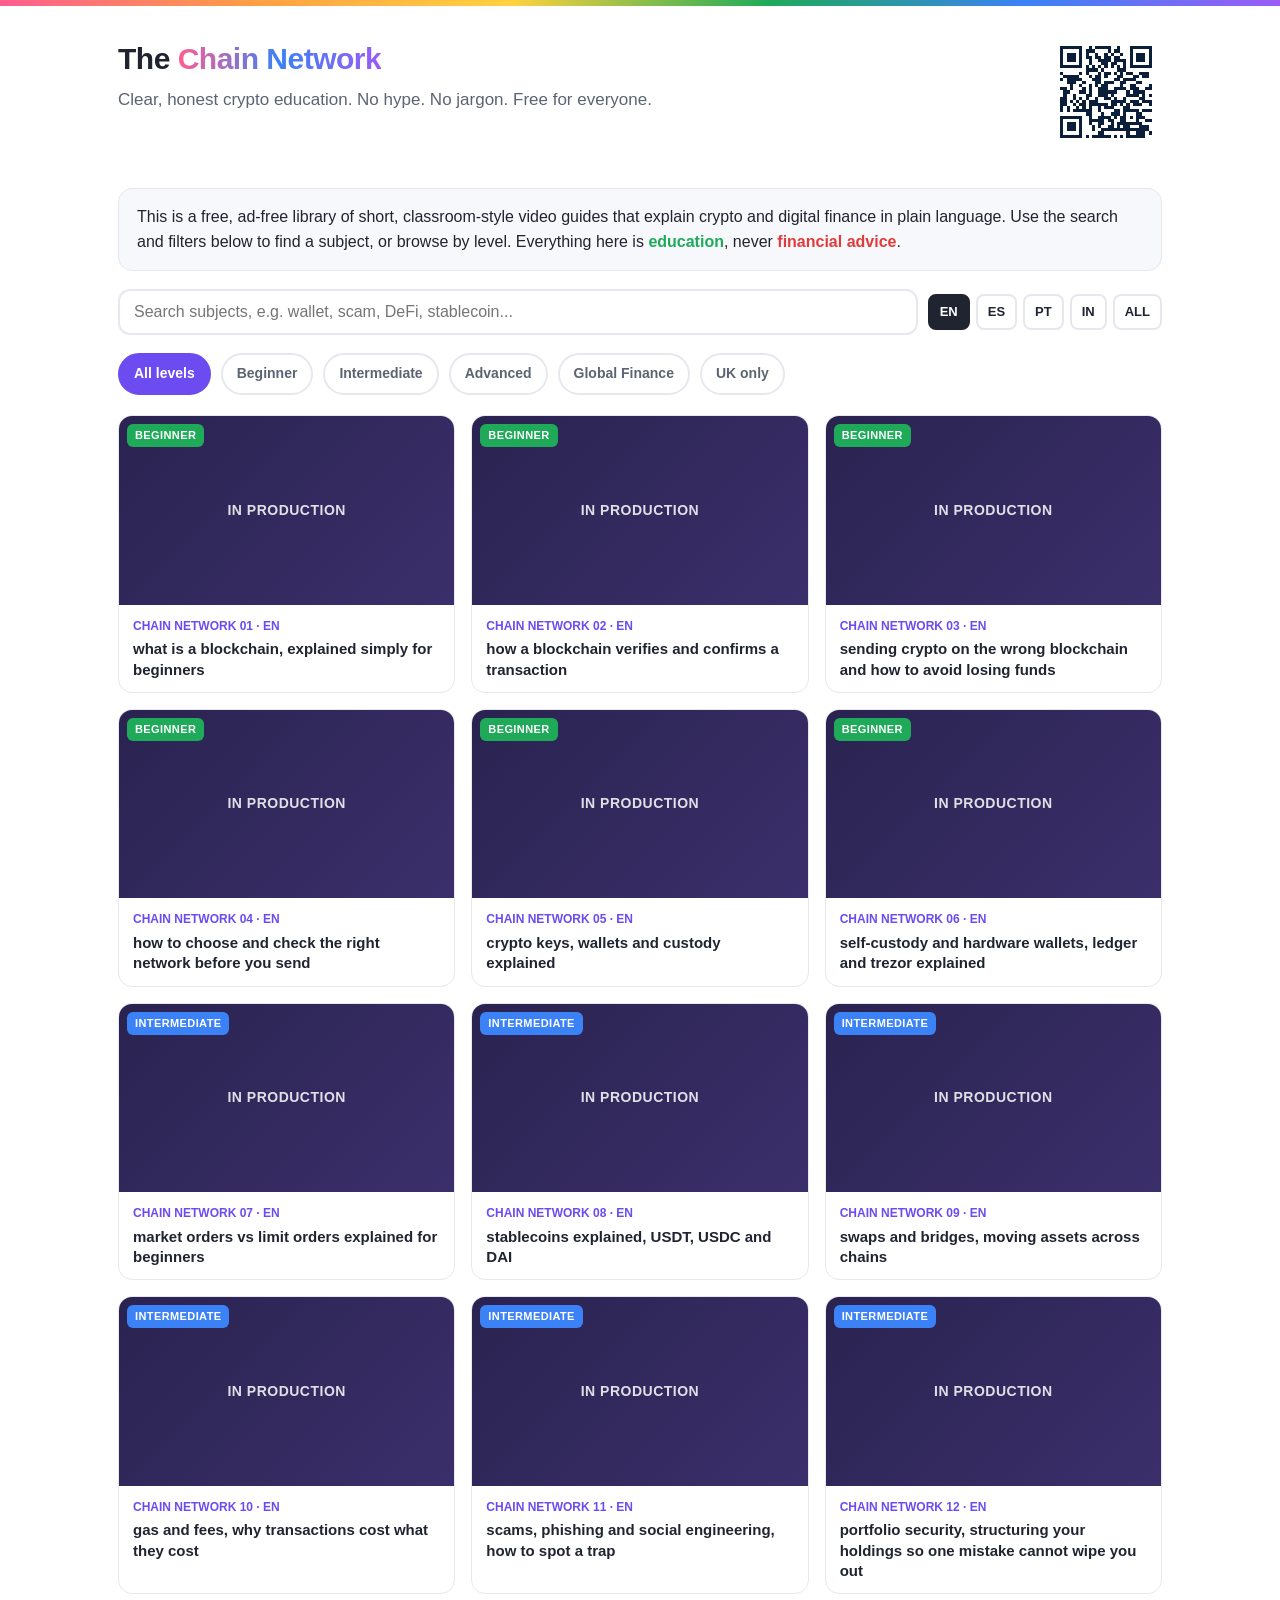
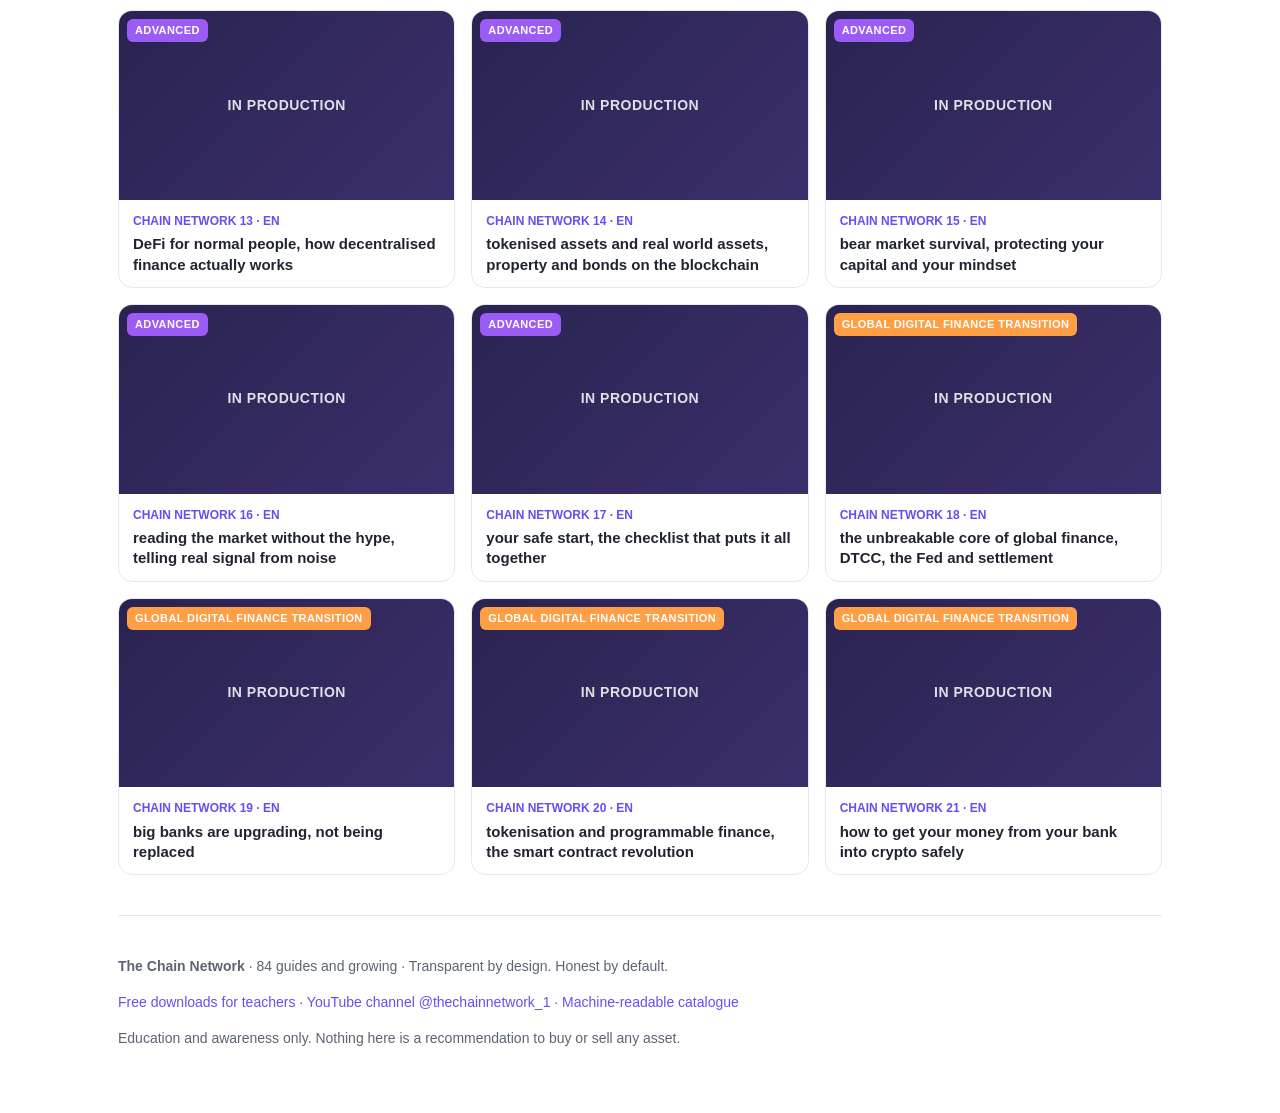
==== commit 3f8632b2: "Release bot: subject 21 live on YouTube, site rebuilt" ====
--- a/index.html
+++ b/index.html
@@ -64,7 +64,7 @@
 footer{border-top:1px solid var(--line);padding:26px 0 50px;color:var(--muted);font-size:14px}
 .empty{padding:40px;text-align:center;color:var(--muted)}
 </style>
-<script type="application/ld+json">{"@context": "https://schema.org", "@type": "ItemList", "name": "The Chain Network video guides", "itemListElement": [{"@type": "ListItem", "position": 1, "item": {"@type": "VideoObject", "name": "chain network 01 - what is a blockchain, explained simply for beginners", "inLanguage": "en", "url": "https://youtu.be/P1KX4zSXxOg", "embedUrl": "https://youtu.be/P1KX4zSXxOg", "creator": {"@type": "Organization", "name": "The Chain Network"}}}, {"@type": "ListItem", "position": 2, "item": {"@type": "VideoObject", "name": "chain network 01 - qué es una blockchain, explicado de forma sencilla", "inLanguage": "es", "url": "https://youtu.be/0h98jfDIIFg", "embedUrl": "https://youtu.be/0h98jfDIIFg", "creator": {"@type": "Organization", "name": "The Chain Network"}}}, {"@type": "ListItem", "position": 3, "item": {"@type": "VideoObject", "name": "chain network 01 - o que é uma blockchain, explicado de forma simples", "inLanguage": "pt", "url": "https://youtu.be/dgSyxZmMDpA", "embedUrl": "https://youtu.be/dgSyxZmMDpA", "creator": {"@type": "Organization", "name": "The Chain Network"}}}, {"@type": "ListItem", "position": 4, "item": {"@type": "VideoObject", "name": "chain network 01 - ब्लॉकचेन क्या है, शुरुआती लोगों के लिए आसान भाषा में", "inLanguage": "hi", "url": "https://youtu.be/YOXLsU9S-Ls", "embedUrl": "https://youtu.be/YOXLsU9S-Ls", "creator": {"@type": "Organization", "name": "The Chain Network"}}}, {"@type": "ListItem", "position": 5, "item": {"@type": "VideoObject", "name": "chain network 02 - how a blockchain verifies and confirms a transaction", "inLanguage": "en", "url": "https://youtu.be/5a_mJI-xg1s", "embedUrl": "https://youtu.be/5a_mJI-xg1s", "creator": {"@type": "Organization", "name": "The Chain Network"}}}, {"@type": "ListItem", "position": 6, "item": {"@type": "VideoObject", "name": "chain network 02 - cómo verifica y confirma una transacción una blockchain", "inLanguage": "es", "url": "https://youtu.be/LIKMULEjzJ0", "embedUrl": "https://youtu.be/LIKMULEjzJ0", "creator": {"@type": "Organization", "name": "The Chain Network"}}}, {"@type": "ListItem", "position": 7, "item": {"@type": "VideoObject", "name": "chain network 02 - como uma blockchain verifica e confirma uma transação", "inLanguage": "pt", "url": "https://youtu.be/y1JQQbfEKb4", "embedUrl": "https://youtu.be/y1JQQbfEKb4", "creator": {"@type": "Organization", "name": "The Chain Network"}}}, {"@type": "ListItem", "position": 8, "item": {"@type": "VideoObject", "name": "chain network 02 - ब्लॉकचेन लेन-देन की पुष्टि और कन्फ़र्म कैसे करता है", "inLanguage": "hi", "url": "https://youtu.be/5xWLUDGcjK0", "embedUrl": "https://youtu.be/5xWLUDGcjK0", "creator": {"@type": "Organization", "name": "The Chain Network"}}}, {"@type": "ListItem", "position": 9, "item": {"@type": "VideoObject", "name": "chain network 03 - sending crypto on the wrong blockchain and how to avoid losing funds", "inLanguage": "en", "url": "https://youtu.be/haO-67Cx3kQ", "embedUrl": "https://youtu.be/haO-67Cx3kQ", "creator": {"@type": "Organization", "name": "The Chain Network"}}}, {"@type": "ListItem", "position": 10, "item": {"@type": "VideoObject", "name": "chain network 03 - enviar criptomonedas por la blockchain equivocada y cómo evitar perder tu dinero", "inLanguage": "es", "url": "https://youtu.be/gTglJXNGsr4", "embedUrl": "https://youtu.be/gTglJXNGsr4", "creator": {"@type": "Organization", "name": "The Chain Network"}}}, {"@type": "ListItem", "position": 11, "item": {"@type": "VideoObject", "name": "chain network 03 - enviar criptomoedas pela blockchain errada e como evitar perder seu dinheiro", "inLanguage": "pt", "url": "https://youtu.be/CxYfATRCoxo", "embedUrl": "https://youtu.be/CxYfATRCoxo", "creator": {"@type": "Organization", "name": "The Chain Network"}}}, {"@type": "ListItem", "position": 12, "item": {"@type": "VideoObject", "name": "chain network 03 - ग़लत ब्लॉकचेन पर क्रिप्टो भेजना और पैसे गँवाने से कैसे बचें", "inLanguage": "hi", "url": "https://youtu.be/_VcR6b56QjM", "embedUrl": "https://youtu.be/_VcR6b56QjM", "creator": {"@type": "Organization", "name": "The Chain Network"}}}, {"@type": "ListItem", "position": 13, "item": {"@type": "VideoObject", "name": "chain network 04 - how to choose and check the right network before you send", "inLanguage": "en", "url": "https://youtu.be/CcVZSHep-js", "embedUrl": "https://youtu.be/CcVZSHep-js", "creator": {"@type": "Organization", "name": "The Chain Network"}}}, {"@type": "ListItem", "position": 14, "item": {"@type": "VideoObject", "name": "chain network 04 - cómo elegir y comprobar la red correcta antes de enviar", "inLanguage": "es", "url": "https://youtu.be/uXLjKd6qZYg", "embedUrl": "https://youtu.be/uXLjKd6qZYg", "creator": {"@type": "Organization", "name": "The Chain Network"}}}, {"@type": "ListItem", "position": 15, "item": {"@type": "VideoObject", "name": "chain network 04 - como escolher e conferir a rede correta antes de enviar", "inLanguage": "pt", "url": "https://youtu.be/U4vUvNY0UAI", "embedUrl": "https://youtu.be/U4vUvNY0UAI", "creator": {"@type": "Organization", "name": "The Chain Network"}}}, {"@type": "ListItem", "position": 16, "item": {"@type": "VideoObject", "name": "chain network 04 - भेजने से पहले सही नेटवर्क कैसे चुनें और जाँचें", "inLanguage": "hi", "url": "https://youtu.be/ew-B5D_VqSw", "embedUrl": "https://youtu.be/ew-B5D_VqSw", "creator": {"@type": "Organization", "name": "The Chain Network"}}}, {"@type": "ListItem", "position": 17, "item": {"@type": "VideoObject", "name": "chain network 05 - crypto keys, wallets and custody explained", "inLanguage": "en", "url": "https://youtu.be/v04pUcx2sGk", "embedUrl": "https://youtu.be/v04pUcx2sGk", "creator": {"@type": "Organization", "name": "The Chain Network"}}}, {"@type": "ListItem", "position": 18, "item": {"@type": "VideoObject", "name": "chain network 05 - claves, monederos y custodia de criptomonedas explicado", "inLanguage": "es", "url": "https://youtu.be/GzphYn4t2DM", "embedUrl": "https://youtu.be/GzphYn4t2DM", "creator": {"@type": "Organization", "name": "The Chain Network"}}}, {"@type": "ListItem", "position": 19, "item": {"@type": "VideoObject", "name": "chain network 05 - chaves, carteiras e custódia de criptomoedas explicado", "inLanguage": "pt", "url": "https://youtu.be/hYBVbQu6Ku0", "embedUrl": "https://youtu.be/hYBVbQu6Ku0", "creator": {"@type": "Organization", "name": "The Chain Network"}}}, {"@type": "ListItem", "position": 20, "item": {"@type": "VideoObject", "name": "chain network 05 - क्रिप्टो चाबियाँ, wallet और कस्टडी आसान भाषा में", "inLanguage": "hi", "url": "https://youtu.be/QqNuuUtiWIE", "embedUrl": "https://youtu.be/QqNuuUtiWIE", "creator": {"@type": "Organization", "name": "The Chain Network"}}}, {"@type": "ListItem", "position": 21, "item": {"@type": "VideoObject", "name": "chain network 06 - self-custody and hardware wallets, ledger and trezor explained", "inLanguage": "en", "url": "https://youtu.be/VeLh-57TWec", "embedUrl": "https://youtu.be/VeLh-57TWec", "creator": {"@type": "Organization", "name": "The Chain Network"}}}, {"@type": "ListItem", "position": 22, "item": {"@type": "VideoObject", "name": "chain network 06 - autocustodia y seguridad del hardware explicado", "inLanguage": "es", "url": "https://youtu.be/97D9jCEl48E", "embedUrl": "https://youtu.be/97D9jCEl48E", "creator": {"@type": "Organization", "name": "The Chain Network"}}}, {"@type": "ListItem", "position": 23, "item": {"@type": "VideoObject", "name": "chain network 06 - autocustódia e segurança do hardware explicado", "inLanguage": "pt", "url": "https://youtu.be/0S2JnhAxK04", "embedUrl": "https://youtu.be/0S2JnhAxK04", "creator": {"@type": "Organization", "name": "The Chain Network"}}}, {"@type": "ListItem", "position": 24, "item": {"@type": "VideoObject", "name": "chain network 06 - self-custody और हार्डवेयर सुरक्षा, Ledger और Trezor समझें", "inLanguage": "hi", "url": "https://youtu.be/yRHetiPEFVA", "embedUrl": "https://youtu.be/yRHetiPEFVA", "creator": {"@type": "Organization", "name": "The Chain Network"}}}, {"@type": "ListItem", "position": 25, "item": {"@type": "VideoObject", "name": "chain network 07 - market orders vs limit orders explained for beginners", "inLanguage": "en", "url": "https://youtu.be/G_xD5g0KgKc", "embedUrl": "https://youtu.be/G_xD5g0KgKc", "creator": {"@type": "Organization", "name": "The Chain Network"}}}, {"@type": "ListItem", "position": 26, "item": {"@type": "VideoObject", "name": "chain network 07 - órdenes de mercado y órdenes límite explicado", "inLanguage": "es", "url": "https://youtu.be/5oFUrwilvYU", "embedUrl": "https://youtu.be/5oFUrwilvYU", "creator": {"@type": "Organization", "name": "The Chain Network"}}}, {"@type": "ListItem", "position": 27, "item": {"@type": "VideoObject", "name": "chain network 07 - ordens de mercado e ordens limite explicado", "inLanguage": "pt", "url": "https://youtu.be/DTRDnNpOetM", "embedUrl": "https://youtu.be/DTRDnNpOetM", "creator": {"@type": "Organization", "name": "The Chain Network"}}}, {"@type": "ListItem", "position": 28, "item": {"@type": "VideoObject", "name": "chain network 07 - market order बनाम limit order, शुरुआती लोगों के लिए आसान भाषा में", "inLanguage": "hi", "url": "https://youtu.be/eIuLO5wmU_U", "embedUrl": "https://youtu.be/eIuLO5wmU_U", "creator": {"@type": "Organization", "name": "The Chain Network"}}}, {"@type": "ListItem", "position": 29, "item": {"@type": "VideoObject", "name": "chain network 08 - stablecoins explained, USDT, USDC and DAI", "inLanguage": "en", "url": "https://youtu.be/NT36SnKScBs", "embedUrl": "https://youtu.be/NT36SnKScBs", "creator": {"@type": "Organization", "name": "The Chain Network"}}}, {"@type": "ListItem", "position": 30, "item": {"@type": "VideoObject", "name": "chain network 08 - stablecoins explicadas, USDT, USDC y DAI", "inLanguage": "es", "url": "https://youtu.be/kHwiz-qEEiA", "embedUrl": "https://youtu.be/kHwiz-qEEiA", "creator": {"@type": "Organization", "name": "The Chain Network"}}}, {"@type": "ListItem", "position": 31, "item": {"@type": "VideoObject", "name": "chain network 08 - stablecoins explicadas, USDT, USDC e DAI", "inLanguage": "pt", "url": "https://youtu.be/q7w4ZDOPm18", "embedUrl": "https://youtu.be/q7w4ZDOPm18", "creator": {"@type": "Organization", "name": "The Chain Network"}}}, {"@type": "ListItem", "position": 32, "item": {"@type": "VideoObject", "name": "chain network 08 - stablecoins समझें, USDT, USDC और DAI", "inLanguage": "hi", "url": "https://youtu.be/I9kByDLK_Kg", "embedUrl": "https://youtu.be/I9kByDLK_Kg", "creator": {"@type": "Organization", "name": "The Chain Network"}}}, {"@type": "ListItem", "position": 33, "item": {"@type": "VideoObject", "name": "chain network 09 - swaps and bridges, moving assets across chains", "inLanguage": "en", "url": "https://youtu.be/cZthgzbQDzE", "embedUrl": "https://youtu.be/cZthgzbQDzE", "creator": {"@type": "Organization", "name": "The Chain Network"}}}, {"@type": "ListItem", "position": 34, "item": {"@type": "VideoObject", "name": "chain network 09 - swaps y puentes, mover activos entre blockchains", "inLanguage": "es", "url": "https://youtu.be/HSbGiD6JAIE", "embedUrl": "https://youtu.be/HSbGiD6JAIE", "creator": {"@type": "Organization", "name": "The Chain Network"}}}, {"@type": "ListItem", "position": 35, "item": {"@type": "VideoObject", "name": "chain network 09 - swaps e pontes, movendo ativos entre blockchains", "inLanguage": "pt", "url": "https://youtu.be/dXEEYQBJPDw", "embedUrl": "https://youtu.be/dXEEYQBJPDw", "creator": {"@type": "Organization", "name": "The Chain Network"}}}, {"@type": "ListItem", "position": 36, "item": {"@type": "VideoObject", "name": "chain network 09 - swaps और bridges, एक blockchain से दूसरी पर संपत्ति ले जाना", "inLanguage": "hi", "url": "https://youtu.be/4l3Z46xBAH8", "embedUrl": "https://youtu.be/4l3Z46xBAH8", "creator": {"@type": "Organization", "name": "The Chain Network"}}}, {"@type": "ListItem", "position": 37, "item": {"@type": "VideoObject", "name": "chain network 10 - gas and fees, why transactions cost what they cost", "inLanguage": "en", "url": "https://youtu.be/5gHdL3blXTo", "embedUrl": "https://youtu.be/5gHdL3blXTo", "creator": {"@type": "Organization", "name": "The Chain Network"}}}, {"@type": "ListItem", "position": 38, "item": {"@type": "VideoObject", "name": "chain network 10 - gas y comisiones, por qué las operaciones cuestan lo que cuestan", "inLanguage": "es", "url": "https://youtu.be/TrHSYwsxFC8", "embedUrl": "https://youtu.be/TrHSYwsxFC8", "creator": {"@type": "Organization", "name": "The Chain Network"}}}, {"@type": "ListItem", "position": 39, "item": {"@type": "VideoObject", "name": "chain network 10 - gás e taxas, por que as transações custam o que custam", "inLanguage": "pt", "url": "https://youtu.be/sRVXJohAg9g", "embedUrl": "https://youtu.be/sRVXJohAg9g", "creator": {"@type": "Organization", "name": "The Chain Network"}}}, {"@type": "ListItem", "position": 40, "item": {"@type": "VideoObject", "name": "chain network 10 - gas और fees, लेन-देन की लागत इतनी क्यों होती है", "inLanguage": "hi", "url": "https://youtu.be/yWAXl_zCOso", "embedUrl": "https://youtu.be/yWAXl_zCOso", "creator": {"@type": "Organization", "name": "The Chain Network"}}}, {"@type": "ListItem", "position": 41, "item": {"@type": "VideoObject", "name": "chain network 11 - scams, phishing and social engineering, how to spot a trap", "inLanguage": "en", "url": "https://youtu.be/FbmkVEmHZ6w", "embedUrl": "https://youtu.be/FbmkVEmHZ6w", "creator": {"@type": "Organization", "name": "The Chain Network"}}}, {"@type": "ListItem", "position": 42, "item": {"@type": "VideoObject", "name": "chain network 11 - estafas, phishing e ingeniería social, cómo detectar una trampa", "inLanguage": "es", "url": "https://youtu.be/GnexkwdqQxo", "embedUrl": "https://youtu.be/GnexkwdqQxo", "creator": {"@type": "Organization", "name": "The Chain Network"}}}, {"@type": "ListItem", "position": 43, "item": {"@type": "VideoObject", "name": "chain network 11 - golpes, phishing e engenharia social, como reconhecer uma armadilha", "inLanguage": "pt", "url": "https://youtu.be/MRzqkp9RDbY", "embedUrl": "https://youtu.be/MRzqkp9RDbY", "creator": {"@type": "Organization", "name": "The Chain Network"}}}, {"@type": "ListItem", "position": 44, "item": {"@type": "VideoObject", "name": "chain network 11 - scams, phishing और social engineering, जाल को कैसे पहचानें", "inLanguage": "hi", "url": "https://youtu.be/QrAW4vMn6fo", "embedUrl": "https://youtu.be/QrAW4vMn6fo", "creator": {"@type": "Organization", "name": "The Chain Network"}}}, {"@type": "ListItem", "position": 45, "item": {"@type": "VideoObject", "name": "chain network 12 - portfolio security, structuring your holdings so one mistake cannot wipe you out", "inLanguage": "en", "url": "https://youtu.be/WNqthQ41aHE", "embedUrl": "https://youtu.be/WNqthQ41aHE", "creator": {"@type": "Organization", "name": "The Chain Network"}}}, {"@type": "ListItem", "position": 46, "item": {"@type": "VideoObject", "name": "chain network 12 - seguridad de la cartera, estructura tus tenencias para que un error no te arruine", "inLanguage": "es", "url": "https://youtu.be/exVQLRlRRAs", "embedUrl": "https://youtu.be/exVQLRlRRAs", "creator": {"@type": "Organization", "name": "The Chain Network"}}}, {"@type": "ListItem", "position": 47, "item": {"@type": "VideoObject", "name": "chain network 12 - segurança da carteira, estruture o que você tem para um erro não te arruinar", "inLanguage": "pt", "url": "https://youtu.be/KIAq2RK-t58", "embedUrl": "https://youtu.be/KIAq2RK-t58", "creator": {"@type": "Organization", "name": "The Chain Network"}}}, {"@type": "ListItem", "position": 48, "item": {"@type": "VideoObject", "name": "chain network 12 - portfolio security, अपनी होल्डिंग्स को ऐसे ढाँचा दें कि एक ग़लती आपको ख़त्म न कर सके", "inLanguage": "hi", "url": "https://youtu.be/_zctuErGR_w", "embedUrl": "https://youtu.be/_zctuErGR_w", "creator": {"@type": "Organization", "name": "The Chain Network"}}}, {"@type": "ListItem", "position": 49, "item": {"@type": "VideoObject", "name": "chain network 13 - DeFi for normal people, how decentralised finance actually works", "inLanguage": "en", "url": "https://youtu.be/PC82Whmg7FQ", "embedUrl": "https://youtu.be/PC82Whmg7FQ", "creator": {"@type": "Organization", "name": "The Chain Network"}}}, {"@type": "ListItem", "position": 50, "item": {"@type": "VideoObject", "name": "chain network 13 - DeFi para gente normal, cómo funcionan de verdad las finanzas descentralizadas", "inLanguage": "es", "url": "https://youtu.be/_oESUpyBfaE", "embedUrl": "https://youtu.be/_oESUpyBfaE", "creator": {"@type": "Organization", "name": "The Chain Network"}}}, {"@type": "ListItem", "position": 51, "item": {"@type": "VideoObject", "name": "chain network 13 - DeFi para gente normal, como as finanças descentralizadas funcionam de verdade", "inLanguage": "pt", "url": "https://youtu.be/T3K40E6P_TM", "embedUrl": "https://youtu.be/T3K40E6P_TM", "creator": {"@type": "Organization", "name": "The Chain Network"}}}, {"@type": "ListItem", "position": 52, "item": {"@type": "VideoObject", "name": "chain network 13 - DeFi आम लोगों के लिए, decentralised finance असल में कैसे काम करता है", "inLanguage": "hi", "url": "https://youtu.be/-dl_px7azkc", "embedUrl": "https://youtu.be/-dl_px7azkc", "creator": {"@type": "Organization", "name": "The Chain Network"}}}, {"@type": "ListItem", "position": 53, "item": {"@type": "VideoObject", "name": "chain network 14 - tokenised assets and real world assets, property and bonds on the blockchain", "inLanguage": "en", "url": "https://youtu.be/c1Ocv5ad9E8", "embedUrl": "https://youtu.be/c1Ocv5ad9E8", "creator": {"@type": "Organization", "name": "The Chain Network"}}}, {"@type": "ListItem", "position": 54, "item": {"@type": "VideoObject", "name": "chain network 14 - activos tokenizados y activos del mundo real, vivienda y bonos en la blockchain", "inLanguage": "es", "url": "https://youtu.be/dHIvirW7cY8", "embedUrl": "https://youtu.be/dHIvirW7cY8", "creator": {"@type": "Organization", "name": "The Chain Network"}}}, {"@type": "ListItem", "position": 55, "item": {"@type": "VideoObject", "name": "chain network 14 - ativos tokenizados e ativos do mundo real, imóveis e títulos na blockchain", "inLanguage": "pt", "url": "https://youtu.be/Qr6spnG6aZI", "embedUrl": "https://youtu.be/Qr6spnG6aZI", "creator": {"@type": "Organization", "name": "The Chain Network"}}}, {"@type": "ListItem", "position": 56, "item": {"@type": "VideoObject", "name": "chain network 14 - tokenised assets और real world assets, घर-ज़मीन और bonds को blockchain पर लाना", "inLanguage": "hi", "url": "https://youtu.be/s84nstsMn88", "embedUrl": "https://youtu.be/s84nstsMn88", "creator": {"@type": "Organization", "name": "The Chain Network"}}}, {"@type": "ListItem", "position": 57, "item": {"@type": "VideoObject", "name": "chain network 15 - bear market survival, protecting your capital and your mindset", "inLanguage": "en", "url": "https://youtu.be/91I8kMV1XI0", "embedUrl": "https://youtu.be/91I8kMV1XI0", "creator": {"@type": "Organization", "name": "The Chain Network"}}}, {"@type": "ListItem", "position": 58, "item": {"@type": "VideoObject", "name": "chain network 15 - sobrevivir a un mercado bajista, proteger tu capital y tu mentalidad", "inLanguage": "es", "url": "https://youtu.be/NqASWqG5e6I", "embedUrl": "https://youtu.be/NqASWqG5e6I", "creator": {"@type": "Organization", "name": "The Chain Network"}}}, {"@type": "ListItem", "position": 59, "item": {"@type": "VideoObject", "name": "chain network 15 - sobreviver a um mercado de baixa, proteger o seu capital e a sua cabeça", "inLanguage": "pt", "url": "https://youtu.be/1cChzVv9tNI", "embedUrl": "https://youtu.be/1cChzVv9tNI", "creator": {"@type": "Organization", "name": "The Chain Network"}}}, {"@type": "ListItem", "position": 60, "item": {"@type": "VideoObject", "name": "chain network 15 - bear market में टिके रहना, अपनी पूँजी और अपने दिमाग़ की रक्षा", "inLanguage": "hi", "url": "https://youtu.be/8R3t4n_k3EY", "embedUrl": "https://youtu.be/8R3t4n_k3EY", "creator": {"@type": "Organization", "name": "The Chain Network"}}}, {"@type": "ListItem", "position": 61, "item": {"@type": "VideoObject", "name": "chain network 16 - reading the market without the hype, telling real signal from noise", "inLanguage": "en", "url": "https://youtu.be/yk3QiFDwfYU", "embedUrl": "https://youtu.be/yk3QiFDwfYU", "creator": {"@type": "Organization", "name": "The Chain Network"}}}, {"@type": "ListItem", "position": 62, "item": {"@type": "VideoObject", "name": "chain network 16 - leer el mercado sin el ruido, distinguir la señal real de la euforia", "inLanguage": "es", "url": "https://youtu.be/0aaXaPblOfI", "embedUrl": "https://youtu.be/0aaXaPblOfI", "creator": {"@type": "Organization", "name": "The Chain Network"}}}, {"@type": "ListItem", "position": 63, "item": {"@type": "VideoObject", "name": "chain network 16 - ler o mercado sem o hype, separar o sinal verdadeiro do ruído", "inLanguage": "pt", "url": "https://youtu.be/qrSavdAsey8", "embedUrl": "https://youtu.be/qrSavdAsey8", "creator": {"@type": "Organization", "name": "The Chain Network"}}}, {"@type": "ListItem", "position": 64, "item": {"@type": "VideoObject", "name": "chain network 16 - बाज़ार को बिना hype के पढ़ना, असली संकेत को शोर से अलग पहचानना", "inLanguage": "hi", "url": "https://youtu.be/PurnOxKGJJc", "embedUrl": "https://youtu.be/PurnOxKGJJc", "creator": {"@type": "Organization", "name": "The Chain Network"}}}, {"@type": "ListItem", "position": 65, "item": {"@type": "VideoObject", "name": "chain network 17 - your safe start, the checklist that puts it all together", "inLanguage": "en", "url": "https://youtu.be/hnvm3PKBGw4", "embedUrl": "https://youtu.be/hnvm3PKBGw4", "creator": {"@type": "Organization", "name": "The Chain Network"}}}, {"@type": "ListItem", "position": 66, "item": {"@type": "VideoObject", "name": "chain network 17 - tu comienzo seguro, la lista de comprobación que lo une todo", "inLanguage": "es", "url": "https://youtu.be/JjLXHiomEu8", "embedUrl": "https://youtu.be/JjLXHiomEu8", "creator": {"@type": "Organization", "name": "The Chain Network"}}}, {"@type": "ListItem", "position": 67, "item": {"@type": "VideoObject", "name": "chain network 17 - seu começo seguro, a lista de verificação que junta tudo", "inLanguage": "pt", "url": "https://youtu.be/7hSicMczJqo", "embedUrl": "https://youtu.be/7hSicMczJqo", "creator": {"@type": "Organization", "name": "The Chain Network"}}}, {"@type": "ListItem", "position": 68, "item": {"@type": "VideoObject", "name": "chain network 17 - आपकी सुरक्षित शुरुआत, वह checklist जो सब कुछ एक जगह जोड़ती है", "inLanguage": "hi", "url": "https://youtu.be/l6n27vYi30Y", "embedUrl": "https://youtu.be/l6n27vYi30Y", "creator": {"@type": "Organization", "name": "The Chain Network"}}}, {"@type": "ListItem", "position": 69, "item": {"@type": "VideoObject", "name": "chain network 18 - the unbreakable core of global finance, DTCC, the Fed and settlement", "inLanguage": "en", "url": "https://youtu.be/SJfuxvZ18Js", "embedUrl": "https://youtu.be/SJfuxvZ18Js", "creator": {"@type": "Organization", "name": "The Chain Network"}}}, {"@type": "ListItem", "position": 70, "item": {"@type": "VideoObject", "name": "chain network 18 - el núcleo inquebrantable de las finanzas globales, DTCC, la Fed y la liquidación", "inLanguage": "es", "url": "https://youtu.be/yv0gELq5Pxk", "embedUrl": "https://youtu.be/yv0gELq5Pxk", "creator": {"@type": "Organization", "name": "The Chain Network"}}}, {"@type": "ListItem", "position": 71, "item": {"@type": "VideoObject", "name": "chain network 18 - o núcleo inquebrável das finanças globais, DTCC, o Fed e a liquidação", "inLanguage": "pt", "url": "https://youtu.be/dzxpIxJ623M", "embedUrl": "https://youtu.be/dzxpIxJ623M", "creator": {"@type": "Organization", "name": "The Chain Network"}}}, {"@type": "ListItem", "position": 72, "item": {"@type": "VideoObject", "name": "chain network 18 - ग्लोबल फाइनेंस का अटूट कोर, DTCC, Fed और settlement कैसे काम करते हैं", "inLanguage": "hi", "url": "https://youtu.be/8v5WmxuPjUw", "embedUrl": "https://youtu.be/8v5WmxuPjUw", "creator": {"@type": "Organization", "name": "The Chain Network"}}}, {"@type": "ListItem", "position": 73, "item": {"@type": "VideoObject", "name": "chain network 19 - big banks are upgrading, not being replaced", "inLanguage": "en", "url": "https://youtu.be/PoXfV_TFbHQ", "embedUrl": "https://youtu.be/PoXfV_TFbHQ", "creator": {"@type": "Organization", "name": "The Chain Network"}}}, {"@type": "ListItem", "position": 74, "item": {"@type": "VideoObject", "name": "chain network 19 - los grandes bancos se están actualizando, no siendo reemplazados", "inLanguage": "es", "url": "https://youtu.be/FMDXnxT9lXo", "embedUrl": "https://youtu.be/FMDXnxT9lXo", "creator": {"@type": "Organization", "name": "The Chain Network"}}}, {"@type": "ListItem", "position": 75, "item": {"@type": "VideoObject", "name": "chain network 19 - os grandes bancos estão se atualizando, não sendo substituídos", "inLanguage": "pt", "url": "https://youtu.be/vQyg9sjZlzg", "embedUrl": "https://youtu.be/vQyg9sjZlzg", "creator": {"@type": "Organization", "name": "The Chain Network"}}}, {"@type": "ListItem", "position": 76, "item": {"@type": "VideoObject", "name": "chain network 19 - बड़े बैंक रिप्लेस नहीं हो रहे, अपग्रेड हो रहे हैं", "inLanguage": "hi", "url": "https://youtu.be/PIeuRw8FOtw", "embedUrl": "https://youtu.be/PIeuRw8FOtw", "creator": {"@type": "Organization", "name": "The Chain Network"}}}, {"@type": "ListItem", "position": 77, "item": {"@type": "VideoObject", "name": "chain network 20 - tokenisation and programmable finance, the smart contract revolution", "inLanguage": "en", "url": "https://youtu.be/93qp0mdfptM", "embedUrl": "https://youtu.be/93qp0mdfptM", "creator": {"@type": "Organization", "name": "The Chain Network"}}}, {"@type": "ListItem", "position": 78, "item": {"@type": "VideoObject", "name": "chain network 20 - tokenizacion y finanzas programables", "inLanguage": "es", "url": "https://youtu.be/bijk6oRg8Wc", "embedUrl": "https://youtu.be/bijk6oRg8Wc", "creator": {"@type": "Organization", "name": "The Chain Network"}}}, {"@type": "ListItem", "position": 79, "item": {"@type": "VideoObject", "name": "chain network 20 - tokenizacao e financas programaveis", "inLanguage": "pt", "url": "https://youtu.be/NXORvfB8xoM", "embedUrl": "https://youtu.be/NXORvfB8xoM", "creator": {"@type": "Organization", "name": "The Chain Network"}}}, {"@type": "ListItem", "position": 80, "item": {"@type": "VideoObject", "name": "chain network 20 - tokenisation aur programmable finance", "inLanguage": "hi", "url": "https://youtu.be/GHsrKEeJioc", "embedUrl": "https://youtu.be/GHsrKEeJioc", "creator": {"@type": "Organization", "name": "The Chain Network"}}}]}</script>
+<script type="application/ld+json">{"@context": "https://schema.org", "@type": "ItemList", "name": "The Chain Network video guides", "itemListElement": [{"@type": "ListItem", "position": 1, "item": {"@type": "VideoObject", "name": "chain network 01 - what is a blockchain, explained simply for beginners", "inLanguage": "en", "url": "https://youtu.be/P1KX4zSXxOg", "embedUrl": "https://youtu.be/P1KX4zSXxOg", "creator": {"@type": "Organization", "name": "The Chain Network"}}}, {"@type": "ListItem", "position": 2, "item": {"@type": "VideoObject", "name": "chain network 01 - qué es una blockchain, explicado de forma sencilla", "inLanguage": "es", "url": "https://youtu.be/0h98jfDIIFg", "embedUrl": "https://youtu.be/0h98jfDIIFg", "creator": {"@type": "Organization", "name": "The Chain Network"}}}, {"@type": "ListItem", "position": 3, "item": {"@type": "VideoObject", "name": "chain network 01 - o que é uma blockchain, explicado de forma simples", "inLanguage": "pt", "url": "https://youtu.be/dgSyxZmMDpA", "embedUrl": "https://youtu.be/dgSyxZmMDpA", "creator": {"@type": "Organization", "name": "The Chain Network"}}}, {"@type": "ListItem", "position": 4, "item": {"@type": "VideoObject", "name": "chain network 01 - ब्लॉकचेन क्या है, शुरुआती लोगों के लिए आसान भाषा में", "inLanguage": "hi", "url": "https://youtu.be/YOXLsU9S-Ls", "embedUrl": "https://youtu.be/YOXLsU9S-Ls", "creator": {"@type": "Organization", "name": "The Chain Network"}}}, {"@type": "ListItem", "position": 5, "item": {"@type": "VideoObject", "name": "chain network 02 - how a blockchain verifies and confirms a transaction", "inLanguage": "en", "url": "https://youtu.be/5a_mJI-xg1s", "embedUrl": "https://youtu.be/5a_mJI-xg1s", "creator": {"@type": "Organization", "name": "The Chain Network"}}}, {"@type": "ListItem", "position": 6, "item": {"@type": "VideoObject", "name": "chain network 02 - cómo verifica y confirma una transacción una blockchain", "inLanguage": "es", "url": "https://youtu.be/LIKMULEjzJ0", "embedUrl": "https://youtu.be/LIKMULEjzJ0", "creator": {"@type": "Organization", "name": "The Chain Network"}}}, {"@type": "ListItem", "position": 7, "item": {"@type": "VideoObject", "name": "chain network 02 - como uma blockchain verifica e confirma uma transação", "inLanguage": "pt", "url": "https://youtu.be/y1JQQbfEKb4", "embedUrl": "https://youtu.be/y1JQQbfEKb4", "creator": {"@type": "Organization", "name": "The Chain Network"}}}, {"@type": "ListItem", "position": 8, "item": {"@type": "VideoObject", "name": "chain network 02 - ब्लॉकचेन लेन-देन की पुष्टि और कन्फ़र्म कैसे करता है", "inLanguage": "hi", "url": "https://youtu.be/5xWLUDGcjK0", "embedUrl": "https://youtu.be/5xWLUDGcjK0", "creator": {"@type": "Organization", "name": "The Chain Network"}}}, {"@type": "ListItem", "position": 9, "item": {"@type": "VideoObject", "name": "chain network 03 - sending crypto on the wrong blockchain and how to avoid losing funds", "inLanguage": "en", "url": "https://youtu.be/haO-67Cx3kQ", "embedUrl": "https://youtu.be/haO-67Cx3kQ", "creator": {"@type": "Organization", "name": "The Chain Network"}}}, {"@type": "ListItem", "position": 10, "item": {"@type": "VideoObject", "name": "chain network 03 - enviar criptomonedas por la blockchain equivocada y cómo evitar perder tu dinero", "inLanguage": "es", "url": "https://youtu.be/gTglJXNGsr4", "embedUrl": "https://youtu.be/gTglJXNGsr4", "creator": {"@type": "Organization", "name": "The Chain Network"}}}, {"@type": "ListItem", "position": 11, "item": {"@type": "VideoObject", "name": "chain network 03 - enviar criptomoedas pela blockchain errada e como evitar perder seu dinheiro", "inLanguage": "pt", "url": "https://youtu.be/CxYfATRCoxo", "embedUrl": "https://youtu.be/CxYfATRCoxo", "creator": {"@type": "Organization", "name": "The Chain Network"}}}, {"@type": "ListItem", "position": 12, "item": {"@type": "VideoObject", "name": "chain network 03 - ग़लत ब्लॉकचेन पर क्रिप्टो भेजना और पैसे गँवाने से कैसे बचें", "inLanguage": "hi", "url": "https://youtu.be/_VcR6b56QjM", "embedUrl": "https://youtu.be/_VcR6b56QjM", "creator": {"@type": "Organization", "name": "The Chain Network"}}}, {"@type": "ListItem", "position": 13, "item": {"@type": "VideoObject", "name": "chain network 04 - how to choose and check the right network before you send", "inLanguage": "en", "url": "https://youtu.be/CcVZSHep-js", "embedUrl": "https://youtu.be/CcVZSHep-js", "creator": {"@type": "Organization", "name": "The Chain Network"}}}, {"@type": "ListItem", "position": 14, "item": {"@type": "VideoObject", "name": "chain network 04 - cómo elegir y comprobar la red correcta antes de enviar", "inLanguage": "es", "url": "https://youtu.be/uXLjKd6qZYg", "embedUrl": "https://youtu.be/uXLjKd6qZYg", "creator": {"@type": "Organization", "name": "The Chain Network"}}}, {"@type": "ListItem", "position": 15, "item": {"@type": "VideoObject", "name": "chain network 04 - como escolher e conferir a rede correta antes de enviar", "inLanguage": "pt", "url": "https://youtu.be/U4vUvNY0UAI", "embedUrl": "https://youtu.be/U4vUvNY0UAI", "creator": {"@type": "Organization", "name": "The Chain Network"}}}, {"@type": "ListItem", "position": 16, "item": {"@type": "VideoObject", "name": "chain network 04 - भेजने से पहले सही नेटवर्क कैसे चुनें और जाँचें", "inLanguage": "hi", "url": "https://youtu.be/ew-B5D_VqSw", "embedUrl": "https://youtu.be/ew-B5D_VqSw", "creator": {"@type": "Organization", "name": "The Chain Network"}}}, {"@type": "ListItem", "position": 17, "item": {"@type": "VideoObject", "name": "chain network 05 - crypto keys, wallets and custody explained", "inLanguage": "en", "url": "https://youtu.be/v04pUcx2sGk", "embedUrl": "https://youtu.be/v04pUcx2sGk", "creator": {"@type": "Organization", "name": "The Chain Network"}}}, {"@type": "ListItem", "position": 18, "item": {"@type": "VideoObject", "name": "chain network 05 - claves, monederos y custodia de criptomonedas explicado", "inLanguage": "es", "url": "https://youtu.be/GzphYn4t2DM", "embedUrl": "https://youtu.be/GzphYn4t2DM", "creator": {"@type": "Organization", "name": "The Chain Network"}}}, {"@type": "ListItem", "position": 19, "item": {"@type": "VideoObject", "name": "chain network 05 - chaves, carteiras e custódia de criptomoedas explicado", "inLanguage": "pt", "url": "https://youtu.be/hYBVbQu6Ku0", "embedUrl": "https://youtu.be/hYBVbQu6Ku0", "creator": {"@type": "Organization", "name": "The Chain Network"}}}, {"@type": "ListItem", "position": 20, "item": {"@type": "VideoObject", "name": "chain network 05 - क्रिप्टो चाबियाँ, wallet और कस्टडी आसान भाषा में", "inLanguage": "hi", "url": "https://youtu.be/QqNuuUtiWIE", "embedUrl": "https://youtu.be/QqNuuUtiWIE", "creator": {"@type": "Organization", "name": "The Chain Network"}}}, {"@type": "ListItem", "position": 21, "item": {"@type": "VideoObject", "name": "chain network 06 - self-custody and hardware wallets, ledger and trezor explained", "inLanguage": "en", "url": "https://youtu.be/VeLh-57TWec", "embedUrl": "https://youtu.be/VeLh-57TWec", "creator": {"@type": "Organization", "name": "The Chain Network"}}}, {"@type": "ListItem", "position": 22, "item": {"@type": "VideoObject", "name": "chain network 06 - autocustodia y seguridad del hardware explicado", "inLanguage": "es", "url": "https://youtu.be/97D9jCEl48E", "embedUrl": "https://youtu.be/97D9jCEl48E", "creator": {"@type": "Organization", "name": "The Chain Network"}}}, {"@type": "ListItem", "position": 23, "item": {"@type": "VideoObject", "name": "chain network 06 - autocustódia e segurança do hardware explicado", "inLanguage": "pt", "url": "https://youtu.be/0S2JnhAxK04", "embedUrl": "https://youtu.be/0S2JnhAxK04", "creator": {"@type": "Organization", "name": "The Chain Network"}}}, {"@type": "ListItem", "position": 24, "item": {"@type": "VideoObject", "name": "chain network 06 - self-custody और हार्डवेयर सुरक्षा, Ledger और Trezor समझें", "inLanguage": "hi", "url": "https://youtu.be/yRHetiPEFVA", "embedUrl": "https://youtu.be/yRHetiPEFVA", "creator": {"@type": "Organization", "name": "The Chain Network"}}}, {"@type": "ListItem", "position": 25, "item": {"@type": "VideoObject", "name": "chain network 07 - market orders vs limit orders explained for beginners", "inLanguage": "en", "url": "https://youtu.be/G_xD5g0KgKc", "embedUrl": "https://youtu.be/G_xD5g0KgKc", "creator": {"@type": "Organization", "name": "The Chain Network"}}}, {"@type": "ListItem", "position": 26, "item": {"@type": "VideoObject", "name": "chain network 07 - órdenes de mercado y órdenes límite explicado", "inLanguage": "es", "url": "https://youtu.be/5oFUrwilvYU", "embedUrl": "https://youtu.be/5oFUrwilvYU", "creator": {"@type": "Organization", "name": "The Chain Network"}}}, {"@type": "ListItem", "position": 27, "item": {"@type": "VideoObject", "name": "chain network 07 - ordens de mercado e ordens limite explicado", "inLanguage": "pt", "url": "https://youtu.be/DTRDnNpOetM", "embedUrl": "https://youtu.be/DTRDnNpOetM", "creator": {"@type": "Organization", "name": "The Chain Network"}}}, {"@type": "ListItem", "position": 28, "item": {"@type": "VideoObject", "name": "chain network 07 - market order बनाम limit order, शुरुआती लोगों के लिए आसान भाषा में", "inLanguage": "hi", "url": "https://youtu.be/eIuLO5wmU_U", "embedUrl": "https://youtu.be/eIuLO5wmU_U", "creator": {"@type": "Organization", "name": "The Chain Network"}}}, {"@type": "ListItem", "position": 29, "item": {"@type": "VideoObject", "name": "chain network 08 - stablecoins explained, USDT, USDC and DAI", "inLanguage": "en", "url": "https://youtu.be/NT36SnKScBs", "embedUrl": "https://youtu.be/NT36SnKScBs", "creator": {"@type": "Organization", "name": "The Chain Network"}}}, {"@type": "ListItem", "position": 30, "item": {"@type": "VideoObject", "name": "chain network 08 - stablecoins explicadas, USDT, USDC y DAI", "inLanguage": "es", "url": "https://youtu.be/kHwiz-qEEiA", "embedUrl": "https://youtu.be/kHwiz-qEEiA", "creator": {"@type": "Organization", "name": "The Chain Network"}}}, {"@type": "ListItem", "position": 31, "item": {"@type": "VideoObject", "name": "chain network 08 - stablecoins explicadas, USDT, USDC e DAI", "inLanguage": "pt", "url": "https://youtu.be/q7w4ZDOPm18", "embedUrl": "https://youtu.be/q7w4ZDOPm18", "creator": {"@type": "Organization", "name": "The Chain Network"}}}, {"@type": "ListItem", "position": 32, "item": {"@type": "VideoObject", "name": "chain network 08 - stablecoins समझें, USDT, USDC और DAI", "inLanguage": "hi", "url": "https://youtu.be/I9kByDLK_Kg", "embedUrl": "https://youtu.be/I9kByDLK_Kg", "creator": {"@type": "Organization", "name": "The Chain Network"}}}, {"@type": "ListItem", "position": 33, "item": {"@type": "VideoObject", "name": "chain network 09 - swaps and bridges, moving assets across chains", "inLanguage": "en", "url": "https://youtu.be/cZthgzbQDzE", "embedUrl": "https://youtu.be/cZthgzbQDzE", "creator": {"@type": "Organization", "name": "The Chain Network"}}}, {"@type": "ListItem", "position": 34, "item": {"@type": "VideoObject", "name": "chain network 09 - swaps y puentes, mover activos entre blockchains", "inLanguage": "es", "url": "https://youtu.be/HSbGiD6JAIE", "embedUrl": "https://youtu.be/HSbGiD6JAIE", "creator": {"@type": "Organization", "name": "The Chain Network"}}}, {"@type": "ListItem", "position": 35, "item": {"@type": "VideoObject", "name": "chain network 09 - swaps e pontes, movendo ativos entre blockchains", "inLanguage": "pt", "url": "https://youtu.be/dXEEYQBJPDw", "embedUrl": "https://youtu.be/dXEEYQBJPDw", "creator": {"@type": "Organization", "name": "The Chain Network"}}}, {"@type": "ListItem", "position": 36, "item": {"@type": "VideoObject", "name": "chain network 09 - swaps और bridges, एक blockchain से दूसरी पर संपत्ति ले जाना", "inLanguage": "hi", "url": "https://youtu.be/4l3Z46xBAH8", "embedUrl": "https://youtu.be/4l3Z46xBAH8", "creator": {"@type": "Organization", "name": "The Chain Network"}}}, {"@type": "ListItem", "position": 37, "item": {"@type": "VideoObject", "name": "chain network 10 - gas and fees, why transactions cost what they cost", "inLanguage": "en", "url": "https://youtu.be/5gHdL3blXTo", "embedUrl": "https://youtu.be/5gHdL3blXTo", "creator": {"@type": "Organization", "name": "The Chain Network"}}}, {"@type": "ListItem", "position": 38, "item": {"@type": "VideoObject", "name": "chain network 10 - gas y comisiones, por qué las operaciones cuestan lo que cuestan", "inLanguage": "es", "url": "https://youtu.be/TrHSYwsxFC8", "embedUrl": "https://youtu.be/TrHSYwsxFC8", "creator": {"@type": "Organization", "name": "The Chain Network"}}}, {"@type": "ListItem", "position": 39, "item": {"@type": "VideoObject", "name": "chain network 10 - gás e taxas, por que as transações custam o que custam", "inLanguage": "pt", "url": "https://youtu.be/sRVXJohAg9g", "embedUrl": "https://youtu.be/sRVXJohAg9g", "creator": {"@type": "Organization", "name": "The Chain Network"}}}, {"@type": "ListItem", "position": 40, "item": {"@type": "VideoObject", "name": "chain network 10 - gas और fees, लेन-देन की लागत इतनी क्यों होती है", "inLanguage": "hi", "url": "https://youtu.be/yWAXl_zCOso", "embedUrl": "https://youtu.be/yWAXl_zCOso", "creator": {"@type": "Organization", "name": "The Chain Network"}}}, {"@type": "ListItem", "position": 41, "item": {"@type": "VideoObject", "name": "chain network 11 - scams, phishing and social engineering, how to spot a trap", "inLanguage": "en", "url": "https://youtu.be/FbmkVEmHZ6w", "embedUrl": "https://youtu.be/FbmkVEmHZ6w", "creator": {"@type": "Organization", "name": "The Chain Network"}}}, {"@type": "ListItem", "position": 42, "item": {"@type": "VideoObject", "name": "chain network 11 - estafas, phishing e ingeniería social, cómo detectar una trampa", "inLanguage": "es", "url": "https://youtu.be/GnexkwdqQxo", "embedUrl": "https://youtu.be/GnexkwdqQxo", "creator": {"@type": "Organization", "name": "The Chain Network"}}}, {"@type": "ListItem", "position": 43, "item": {"@type": "VideoObject", "name": "chain network 11 - golpes, phishing e engenharia social, como reconhecer uma armadilha", "inLanguage": "pt", "url": "https://youtu.be/MRzqkp9RDbY", "embedUrl": "https://youtu.be/MRzqkp9RDbY", "creator": {"@type": "Organization", "name": "The Chain Network"}}}, {"@type": "ListItem", "position": 44, "item": {"@type": "VideoObject", "name": "chain network 11 - scams, phishing और social engineering, जाल को कैसे पहचानें", "inLanguage": "hi", "url": "https://youtu.be/QrAW4vMn6fo", "embedUrl": "https://youtu.be/QrAW4vMn6fo", "creator": {"@type": "Organization", "name": "The Chain Network"}}}, {"@type": "ListItem", "position": 45, "item": {"@type": "VideoObject", "name": "chain network 12 - portfolio security, structuring your holdings so one mistake cannot wipe you out", "inLanguage": "en", "url": "https://youtu.be/WNqthQ41aHE", "embedUrl": "https://youtu.be/WNqthQ41aHE", "creator": {"@type": "Organization", "name": "The Chain Network"}}}, {"@type": "ListItem", "position": 46, "item": {"@type": "VideoObject", "name": "chain network 12 - seguridad de la cartera, estructura tus tenencias para que un error no te arruine", "inLanguage": "es", "url": "https://youtu.be/exVQLRlRRAs", "embedUrl": "https://youtu.be/exVQLRlRRAs", "creator": {"@type": "Organization", "name": "The Chain Network"}}}, {"@type": "ListItem", "position": 47, "item": {"@type": "VideoObject", "name": "chain network 12 - segurança da carteira, estruture o que você tem para um erro não te arruinar", "inLanguage": "pt", "url": "https://youtu.be/KIAq2RK-t58", "embedUrl": "https://youtu.be/KIAq2RK-t58", "creator": {"@type": "Organization", "name": "The Chain Network"}}}, {"@type": "ListItem", "position": 48, "item": {"@type": "VideoObject", "name": "chain network 12 - portfolio security, अपनी होल्डिंग्स को ऐसे ढाँचा दें कि एक ग़लती आपको ख़त्म न कर सके", "inLanguage": "hi", "url": "https://youtu.be/_zctuErGR_w", "embedUrl": "https://youtu.be/_zctuErGR_w", "creator": {"@type": "Organization", "name": "The Chain Network"}}}, {"@type": "ListItem", "position": 49, "item": {"@type": "VideoObject", "name": "chain network 13 - DeFi for normal people, how decentralised finance actually works", "inLanguage": "en", "url": "https://youtu.be/PC82Whmg7FQ", "embedUrl": "https://youtu.be/PC82Whmg7FQ", "creator": {"@type": "Organization", "name": "The Chain Network"}}}, {"@type": "ListItem", "position": 50, "item": {"@type": "VideoObject", "name": "chain network 13 - DeFi para gente normal, cómo funcionan de verdad las finanzas descentralizadas", "inLanguage": "es", "url": "https://youtu.be/_oESUpyBfaE", "embedUrl": "https://youtu.be/_oESUpyBfaE", "creator": {"@type": "Organization", "name": "The Chain Network"}}}, {"@type": "ListItem", "position": 51, "item": {"@type": "VideoObject", "name": "chain network 13 - DeFi para gente normal, como as finanças descentralizadas funcionam de verdade", "inLanguage": "pt", "url": "https://youtu.be/T3K40E6P_TM", "embedUrl": "https://youtu.be/T3K40E6P_TM", "creator": {"@type": "Organization", "name": "The Chain Network"}}}, {"@type": "ListItem", "position": 52, "item": {"@type": "VideoObject", "name": "chain network 13 - DeFi आम लोगों के लिए, decentralised finance असल में कैसे काम करता है", "inLanguage": "hi", "url": "https://youtu.be/-dl_px7azkc", "embedUrl": "https://youtu.be/-dl_px7azkc", "creator": {"@type": "Organization", "name": "The Chain Network"}}}, {"@type": "ListItem", "position": 53, "item": {"@type": "VideoObject", "name": "chain network 14 - tokenised assets and real world assets, property and bonds on the blockchain", "inLanguage": "en", "url": "https://youtu.be/c1Ocv5ad9E8", "embedUrl": "https://youtu.be/c1Ocv5ad9E8", "creator": {"@type": "Organization", "name": "The Chain Network"}}}, {"@type": "ListItem", "position": 54, "item": {"@type": "VideoObject", "name": "chain network 14 - activos tokenizados y activos del mundo real, vivienda y bonos en la blockchain", "inLanguage": "es", "url": "https://youtu.be/dHIvirW7cY8", "embedUrl": "https://youtu.be/dHIvirW7cY8", "creator": {"@type": "Organization", "name": "The Chain Network"}}}, {"@type": "ListItem", "position": 55, "item": {"@type": "VideoObject", "name": "chain network 14 - ativos tokenizados e ativos do mundo real, imóveis e títulos na blockchain", "inLanguage": "pt", "url": "https://youtu.be/Qr6spnG6aZI", "embedUrl": "https://youtu.be/Qr6spnG6aZI", "creator": {"@type": "Organization", "name": "The Chain Network"}}}, {"@type": "ListItem", "position": 56, "item": {"@type": "VideoObject", "name": "chain network 14 - tokenised assets और real world assets, घर-ज़मीन और bonds को blockchain पर लाना", "inLanguage": "hi", "url": "https://youtu.be/s84nstsMn88", "embedUrl": "https://youtu.be/s84nstsMn88", "creator": {"@type": "Organization", "name": "The Chain Network"}}}, {"@type": "ListItem", "position": 57, "item": {"@type": "VideoObject", "name": "chain network 15 - bear market survival, protecting your capital and your mindset", "inLanguage": "en", "url": "https://youtu.be/91I8kMV1XI0", "embedUrl": "https://youtu.be/91I8kMV1XI0", "creator": {"@type": "Organization", "name": "The Chain Network"}}}, {"@type": "ListItem", "position": 58, "item": {"@type": "VideoObject", "name": "chain network 15 - sobrevivir a un mercado bajista, proteger tu capital y tu mentalidad", "inLanguage": "es", "url": "https://youtu.be/NqASWqG5e6I", "embedUrl": "https://youtu.be/NqASWqG5e6I", "creator": {"@type": "Organization", "name": "The Chain Network"}}}, {"@type": "ListItem", "position": 59, "item": {"@type": "VideoObject", "name": "chain network 15 - sobreviver a um mercado de baixa, proteger o seu capital e a sua cabeça", "inLanguage": "pt", "url": "https://youtu.be/1cChzVv9tNI", "embedUrl": "https://youtu.be/1cChzVv9tNI", "creator": {"@type": "Organization", "name": "The Chain Network"}}}, {"@type": "ListItem", "position": 60, "item": {"@type": "VideoObject", "name": "chain network 15 - bear market में टिके रहना, अपनी पूँजी और अपने दिमाग़ की रक्षा", "inLanguage": "hi", "url": "https://youtu.be/8R3t4n_k3EY", "embedUrl": "https://youtu.be/8R3t4n_k3EY", "creator": {"@type": "Organization", "name": "The Chain Network"}}}, {"@type": "ListItem", "position": 61, "item": {"@type": "VideoObject", "name": "chain network 16 - reading the market without the hype, telling real signal from noise", "inLanguage": "en", "url": "https://youtu.be/yk3QiFDwfYU", "embedUrl": "https://youtu.be/yk3QiFDwfYU", "creator": {"@type": "Organization", "name": "The Chain Network"}}}, {"@type": "ListItem", "position": 62, "item": {"@type": "VideoObject", "name": "chain network 16 - leer el mercado sin el ruido, distinguir la señal real de la euforia", "inLanguage": "es", "url": "https://youtu.be/0aaXaPblOfI", "embedUrl": "https://youtu.be/0aaXaPblOfI", "creator": {"@type": "Organization", "name": "The Chain Network"}}}, {"@type": "ListItem", "position": 63, "item": {"@type": "VideoObject", "name": "chain network 16 - ler o mercado sem o hype, separar o sinal verdadeiro do ruído", "inLanguage": "pt", "url": "https://youtu.be/qrSavdAsey8", "embedUrl": "https://youtu.be/qrSavdAsey8", "creator": {"@type": "Organization", "name": "The Chain Network"}}}, {"@type": "ListItem", "position": 64, "item": {"@type": "VideoObject", "name": "chain network 16 - बाज़ार को बिना hype के पढ़ना, असली संकेत को शोर से अलग पहचानना", "inLanguage": "hi", "url": "https://youtu.be/PurnOxKGJJc", "embedUrl": "https://youtu.be/PurnOxKGJJc", "creator": {"@type": "Organization", "name": "The Chain Network"}}}, {"@type": "ListItem", "position": 65, "item": {"@type": "VideoObject", "name": "chain network 17 - your safe start, the checklist that puts it all together", "inLanguage": "en", "url": "https://youtu.be/hnvm3PKBGw4", "embedUrl": "https://youtu.be/hnvm3PKBGw4", "creator": {"@type": "Organization", "name": "The Chain Network"}}}, {"@type": "ListItem", "position": 66, "item": {"@type": "VideoObject", "name": "chain network 17 - tu comienzo seguro, la lista de comprobación que lo une todo", "inLanguage": "es", "url": "https://youtu.be/JjLXHiomEu8", "embedUrl": "https://youtu.be/JjLXHiomEu8", "creator": {"@type": "Organization", "name": "The Chain Network"}}}, {"@type": "ListItem", "position": 67, "item": {"@type": "VideoObject", "name": "chain network 17 - seu começo seguro, a lista de verificação que junta tudo", "inLanguage": "pt", "url": "https://youtu.be/7hSicMczJqo", "embedUrl": "https://youtu.be/7hSicMczJqo", "creator": {"@type": "Organization", "name": "The Chain Network"}}}, {"@type": "ListItem", "position": 68, "item": {"@type": "VideoObject", "name": "chain network 17 - आपकी सुरक्षित शुरुआत, वह checklist जो सब कुछ एक जगह जोड़ती है", "inLanguage": "hi", "url": "https://youtu.be/l6n27vYi30Y", "embedUrl": "https://youtu.be/l6n27vYi30Y", "creator": {"@type": "Organization", "name": "The Chain Network"}}}, {"@type": "ListItem", "position": 69, "item": {"@type": "VideoObject", "name": "chain network 18 - the unbreakable core of global finance, DTCC, the Fed and settlement", "inLanguage": "en", "url": "https://youtu.be/SJfuxvZ18Js", "embedUrl": "https://youtu.be/SJfuxvZ18Js", "creator": {"@type": "Organization", "name": "The Chain Network"}}}, {"@type": "ListItem", "position": 70, "item": {"@type": "VideoObject", "name": "chain network 18 - el núcleo inquebrantable de las finanzas globales, DTCC, la Fed y la liquidación", "inLanguage": "es", "url": "https://youtu.be/yv0gELq5Pxk", "embedUrl": "https://youtu.be/yv0gELq5Pxk", "creator": {"@type": "Organization", "name": "The Chain Network"}}}, {"@type": "ListItem", "position": 71, "item": {"@type": "VideoObject", "name": "chain network 18 - o núcleo inquebrável das finanças globais, DTCC, o Fed e a liquidação", "inLanguage": "pt", "url": "https://youtu.be/dzxpIxJ623M", "embedUrl": "https://youtu.be/dzxpIxJ623M", "creator": {"@type": "Organization", "name": "The Chain Network"}}}, {"@type": "ListItem", "position": 72, "item": {"@type": "VideoObject", "name": "chain network 18 - ग्लोबल फाइनेंस का अटूट कोर, DTCC, Fed और settlement कैसे काम करते हैं", "inLanguage": "hi", "url": "https://youtu.be/8v5WmxuPjUw", "embedUrl": "https://youtu.be/8v5WmxuPjUw", "creator": {"@type": "Organization", "name": "The Chain Network"}}}, {"@type": "ListItem", "position": 73, "item": {"@type": "VideoObject", "name": "chain network 19 - big banks are upgrading, not being replaced", "inLanguage": "en", "url": "https://youtu.be/PoXfV_TFbHQ", "embedUrl": "https://youtu.be/PoXfV_TFbHQ", "creator": {"@type": "Organization", "name": "The Chain Network"}}}, {"@type": "ListItem", "position": 74, "item": {"@type": "VideoObject", "name": "chain network 19 - los grandes bancos se están actualizando, no siendo reemplazados", "inLanguage": "es", "url": "https://youtu.be/FMDXnxT9lXo", "embedUrl": "https://youtu.be/FMDXnxT9lXo", "creator": {"@type": "Organization", "name": "The Chain Network"}}}, {"@type": "ListItem", "position": 75, "item": {"@type": "VideoObject", "name": "chain network 19 - os grandes bancos estão se atualizando, não sendo substituídos", "inLanguage": "pt", "url": "https://youtu.be/vQyg9sjZlzg", "embedUrl": "https://youtu.be/vQyg9sjZlzg", "creator": {"@type": "Organization", "name": "The Chain Network"}}}, {"@type": "ListItem", "position": 76, "item": {"@type": "VideoObject", "name": "chain network 19 - बड़े बैंक रिप्लेस नहीं हो रहे, अपग्रेड हो रहे हैं", "inLanguage": "hi", "url": "https://youtu.be/PIeuRw8FOtw", "embedUrl": "https://youtu.be/PIeuRw8FOtw", "creator": {"@type": "Organization", "name": "The Chain Network"}}}, {"@type": "ListItem", "position": 77, "item": {"@type": "VideoObject", "name": "chain network 20 - tokenisation and programmable finance, the smart contract revolution", "inLanguage": "en", "url": "https://youtu.be/93qp0mdfptM", "embedUrl": "https://youtu.be/93qp0mdfptM", "creator": {"@type": "Organization", "name": "The Chain Network"}}}, {"@type": "ListItem", "position": 78, "item": {"@type": "VideoObject", "name": "chain network 20 - tokenizacion y finanzas programables", "inLanguage": "es", "url": "https://youtu.be/bijk6oRg8Wc", "embedUrl": "https://youtu.be/bijk6oRg8Wc", "creator": {"@type": "Organization", "name": "The Chain Network"}}}, {"@type": "ListItem", "position": 79, "item": {"@type": "VideoObject", "name": "chain network 20 - tokenizacao e financas programaveis", "inLanguage": "pt", "url": "https://youtu.be/NXORvfB8xoM", "embedUrl": "https://youtu.be/NXORvfB8xoM", "creator": {"@type": "Organization", "name": "The Chain Network"}}}, {"@type": "ListItem", "position": 80, "item": {"@type": "VideoObject", "name": "chain network 20 - tokenisation aur programmable finance", "inLanguage": "hi", "url": "https://youtu.be/GHsrKEeJioc", "embedUrl": "https://youtu.be/GHsrKEeJioc", "creator": {"@type": "Organization", "name": "The Chain Network"}}}, {"@type": "ListItem", "position": 81, "item": {"@type": "VideoObject", "name": "chain network 21 - how to get your money from your bank into crypto safely", "inLanguage": "en", "url": "https://youtu.be/xb8O-s_3paY", "embedUrl": "https://youtu.be/xb8O-s_3paY", "creator": {"@type": "Organization", "name": "The Chain Network"}}}, {"@type": "ListItem", "position": 82, "item": {"@type": "VideoObject", "name": "chain network 21 - como llevar tu dinero del banco al cripto", "inLanguage": "es", "url": "https://youtu.be/4lx7tXVaMJ0", "embedUrl": "https://youtu.be/4lx7tXVaMJ0", "creator": {"@type": "Organization", "name": "The Chain Network"}}}, {"@type": "ListItem", "position": 83, "item": {"@type": "VideoObject", "name": "chain network 21 - como levar seu dinheiro do banco para o cripto", "inLanguage": "pt", "url": "https://youtu.be/JaBu0yDJhHM", "embedUrl": "https://youtu.be/JaBu0yDJhHM", "creator": {"@type": "Organization", "name": "The Chain Network"}}}, {"@type": "ListItem", "position": 84, "item": {"@type": "VideoObject", "name": "chain network 21 - bank se crypto me paisa kaise laayen", "inLanguage": "hi", "url": "https://youtu.be/OBc4p5Rzv5s", "embedUrl": "https://youtu.be/OBc4p5Rzv5s", "creator": {"@type": "Organization", "name": "The Chain Network"}}}]}</script>
 </head>
 <body>
 <div class="rainbow"></div>
@@ -187,11 +187,15 @@
 <article class="card" data-lang="es" data-level="finance" data-tag="programmable_finance" data-text="tokenizacion y finanzas programables programmable_finance"><a class="thumb" href="https://youtu.be/bijk6oRg8Wc" target="_blank" rel="noopener"><span class="lvl finance">Global Digital Finance Transition</span><img loading="lazy" src="https://i.ytimg.com/vi/bijk6oRg8Wc/hqdefault.jpg" onerror="this.classList.add('fallback');this.parentNode.classList.add('pending')" alt="chain network 20 - tokenizacion y finanzas programables"></a><div class="body"><div class="num">CHAIN NETWORK 20 · ES</div><h3>tokenizacion y finanzas programables</h3></div></article>
 <article class="card" data-lang="pt" data-level="finance" data-tag="programmable_finance" data-text="tokenizacao e financas programaveis programmable_finance"><a class="thumb" href="https://youtu.be/NXORvfB8xoM" target="_blank" rel="noopener"><span class="lvl finance">Global Digital Finance Transition</span><img loading="lazy" src="https://i.ytimg.com/vi/NXORvfB8xoM/hqdefault.jpg" onerror="this.classList.add('fallback');this.parentNode.classList.add('pending')" alt="chain network 20 - tokenizacao e financas programaveis"></a><div class="body"><div class="num">CHAIN NETWORK 20 · PT</div><h3>tokenizacao e financas programaveis</h3></div></article>
 <article class="card" data-lang="hi" data-level="finance" data-tag="programmable_finance" data-text="tokenisation aur programmable finance programmable_finance"><a class="thumb" href="https://youtu.be/GHsrKEeJioc" target="_blank" rel="noopener"><span class="lvl finance">Global Digital Finance Transition</span><img loading="lazy" src="https://i.ytimg.com/vi/GHsrKEeJioc/hqdefault.jpg" onerror="this.classList.add('fallback');this.parentNode.classList.add('pending')" alt="chain network 20 - tokenisation aur programmable finance"></a><div class="body"><div class="num">CHAIN NETWORK 20 · HI</div><h3>tokenisation aur programmable finance</h3></div></article>
+<article class="card" data-lang="en" data-level="finance" data-tag="bank_to_crypto" data-text="how to get your money from your bank into crypto safely bank_to_crypto"><a class="thumb" href="https://youtu.be/xb8O-s_3paY" target="_blank" rel="noopener"><span class="lvl finance">Global Digital Finance Transition</span><img loading="lazy" src="https://i.ytimg.com/vi/xb8O-s_3paY/hqdefault.jpg" onerror="this.classList.add('fallback');this.parentNode.classList.add('pending')" alt="chain network 21 - how to get your money from your bank into crypto safely"></a><div class="body"><div class="num">CHAIN NETWORK 21 · EN</div><h3>how to get your money from your bank into crypto safely</h3></div></article>
+<article class="card" data-lang="es" data-level="finance" data-tag="bank_to_crypto" data-text="como llevar tu dinero del banco al cripto bank_to_crypto"><a class="thumb" href="https://youtu.be/4lx7tXVaMJ0" target="_blank" rel="noopener"><span class="lvl finance">Global Digital Finance Transition</span><img loading="lazy" src="https://i.ytimg.com/vi/4lx7tXVaMJ0/hqdefault.jpg" onerror="this.classList.add('fallback');this.parentNode.classList.add('pending')" alt="chain network 21 - como llevar tu dinero del banco al cripto"></a><div class="body"><div class="num">CHAIN NETWORK 21 · ES</div><h3>como llevar tu dinero del banco al cripto</h3></div></article>
+<article class="card" data-lang="pt" data-level="finance" data-tag="bank_to_crypto" data-text="como levar seu dinheiro do banco para o cripto bank_to_crypto"><a class="thumb" href="https://youtu.be/JaBu0yDJhHM" target="_blank" rel="noopener"><span class="lvl finance">Global Digital Finance Transition</span><img loading="lazy" src="https://i.ytimg.com/vi/JaBu0yDJhHM/hqdefault.jpg" onerror="this.classList.add('fallback');this.parentNode.classList.add('pending')" alt="chain network 21 - como levar seu dinheiro do banco para o cripto"></a><div class="body"><div class="num">CHAIN NETWORK 21 · PT</div><h3>como levar seu dinheiro do banco para o cripto</h3></div></article>
+<article class="card" data-lang="hi" data-level="finance" data-tag="bank_to_crypto" data-text="bank se crypto me paisa kaise laayen bank_to_crypto"><a class="thumb" href="https://youtu.be/OBc4p5Rzv5s" target="_blank" rel="noopener"><span class="lvl finance">Global Digital Finance Transition</span><img loading="lazy" src="https://i.ytimg.com/vi/OBc4p5Rzv5s/hqdefault.jpg" onerror="this.classList.add('fallback');this.parentNode.classList.add('pending')" alt="chain network 21 - bank se crypto me paisa kaise laayen"></a><div class="body"><div class="num">CHAIN NETWORK 21 · HI</div><h3>bank se crypto me paisa kaise laayen</h3></div></article>
 </div>
 <div class="empty" id="empty" style="display:none">No guides match that filter yet. Try another search or level.</div>
 
 <footer>
-  <p><strong>The Chain Network</strong> · 80 guides and growing · Transparent by design. Honest by default.</p>
+  <p><strong>The Chain Network</strong> · 84 guides and growing · Transparent by design. Honest by default.</p>
   <p><a href="teachers.html">Free downloads for teachers</a> ·
      <a href="https://www.youtube.com/@thechainnetwork_1" target="_blank" rel="noopener">YouTube channel @thechainnetwork_1</a> ·
      <a href="videos.json">Machine-readable catalogue</a></p>
